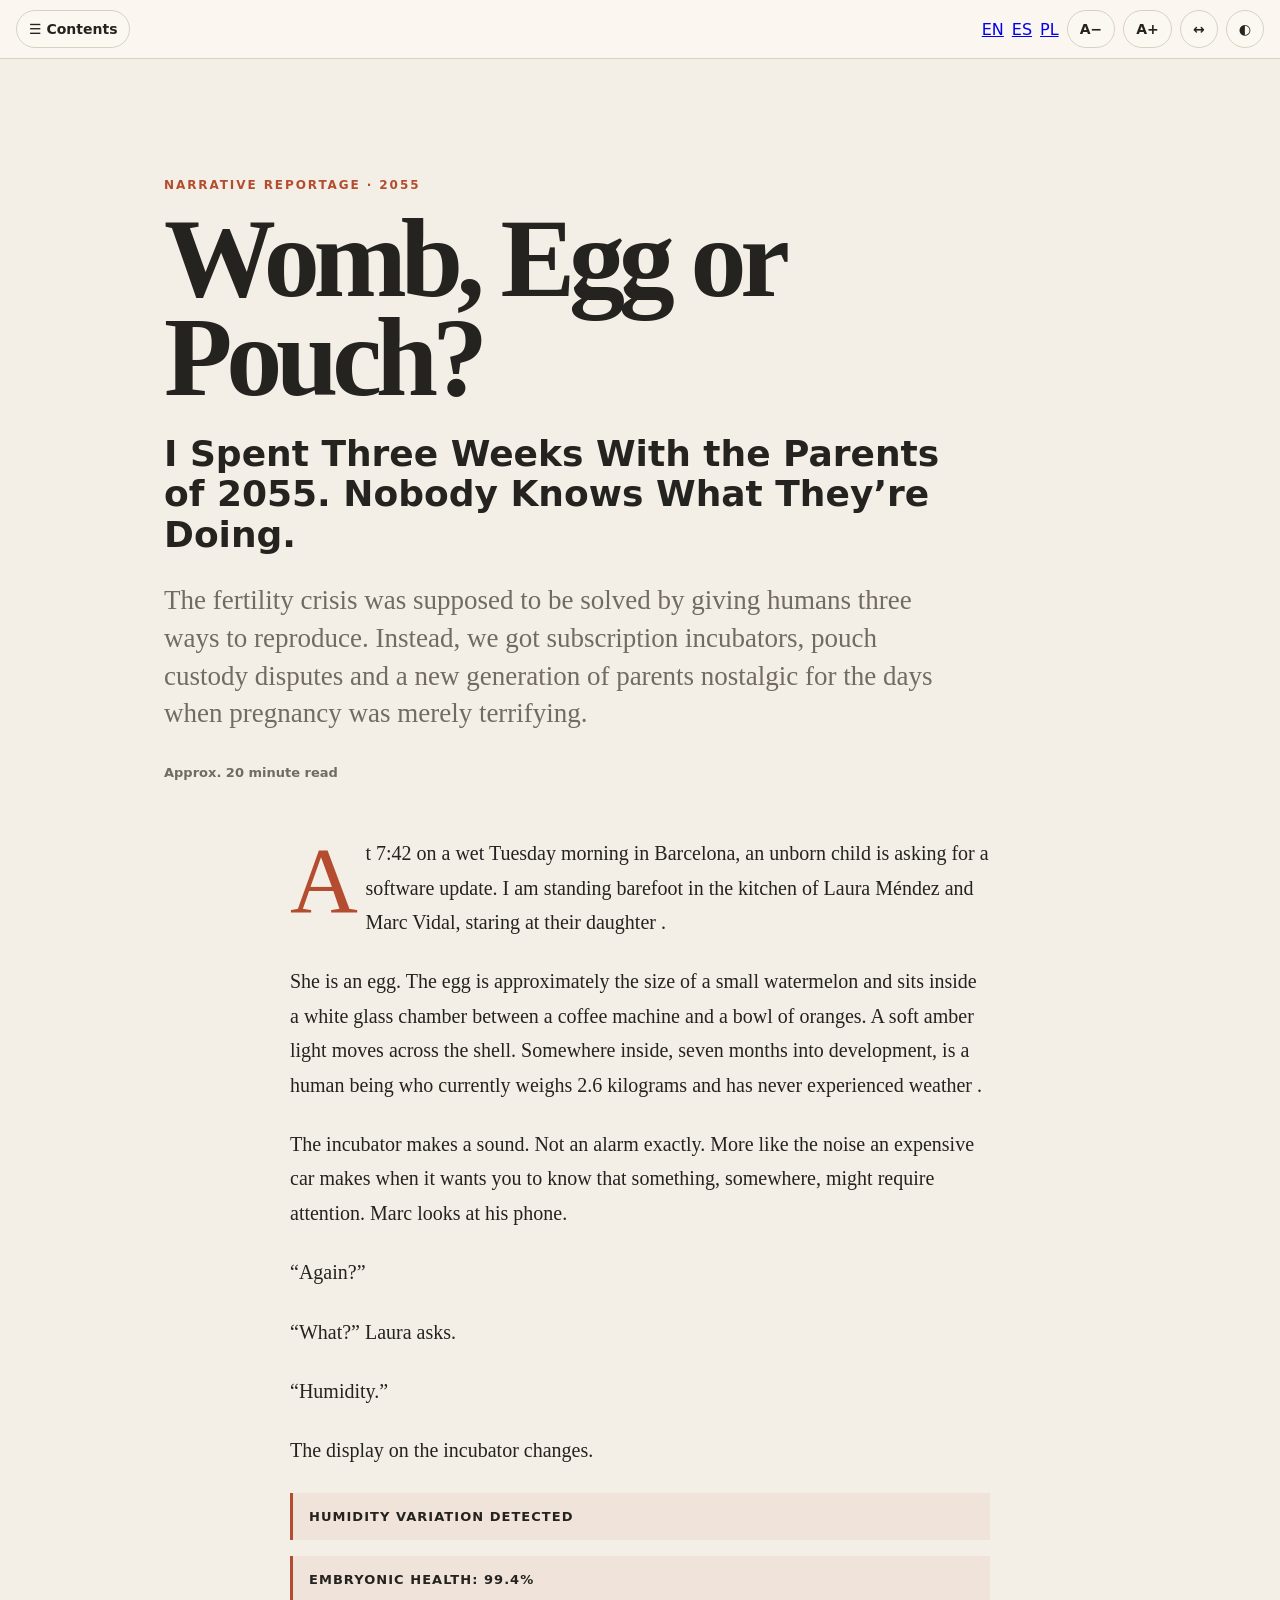
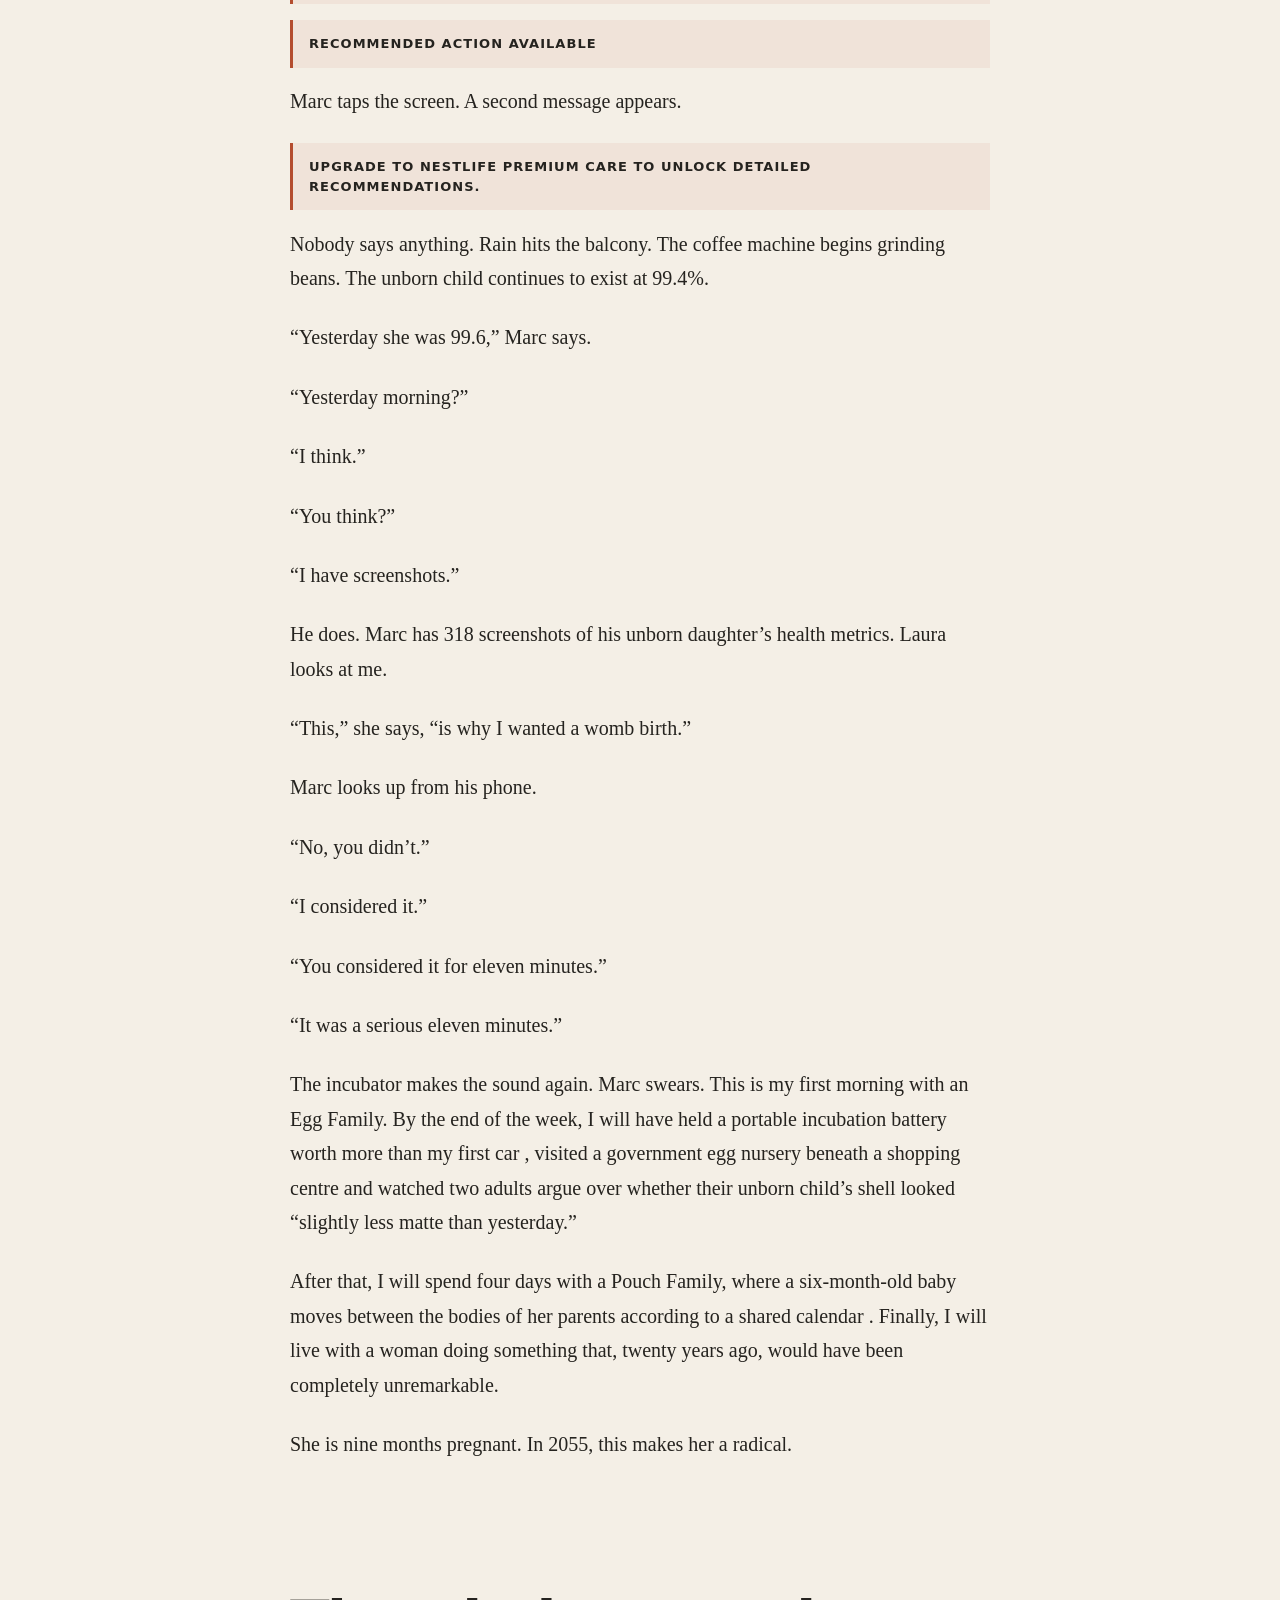
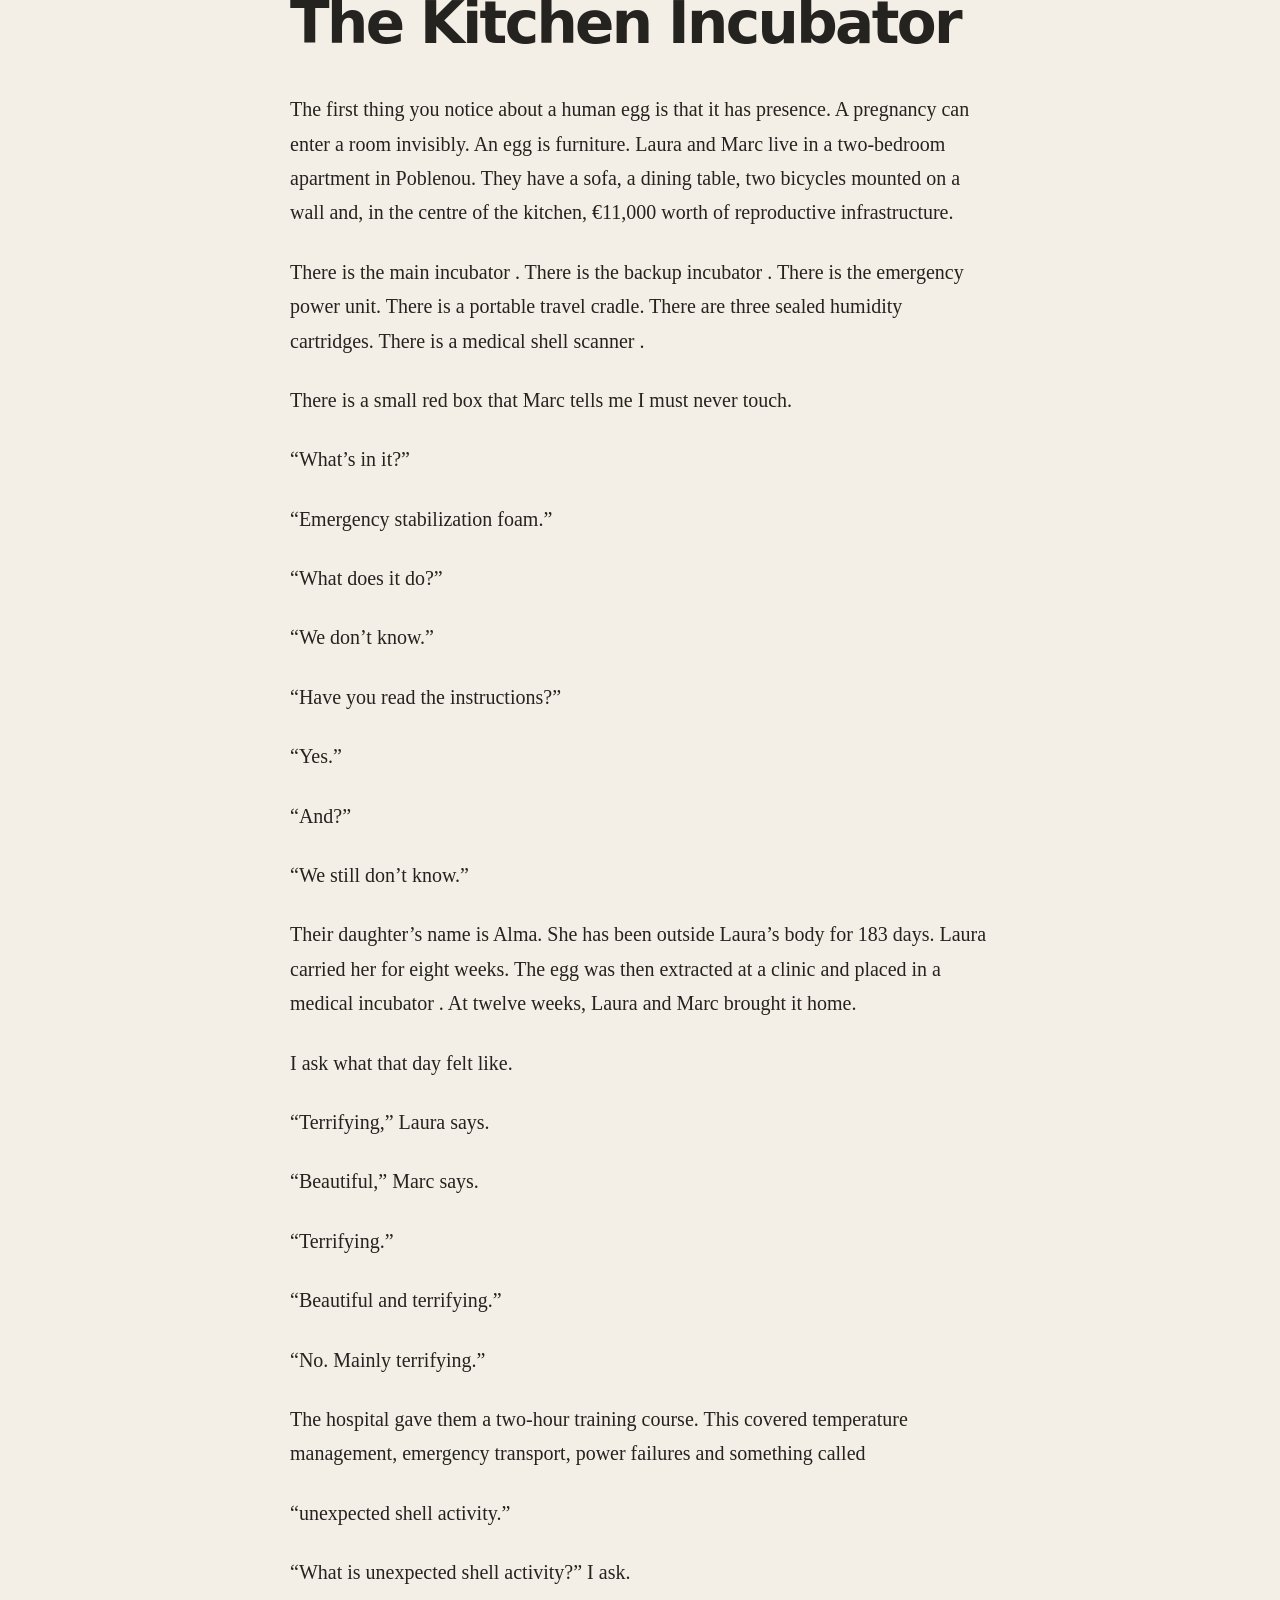
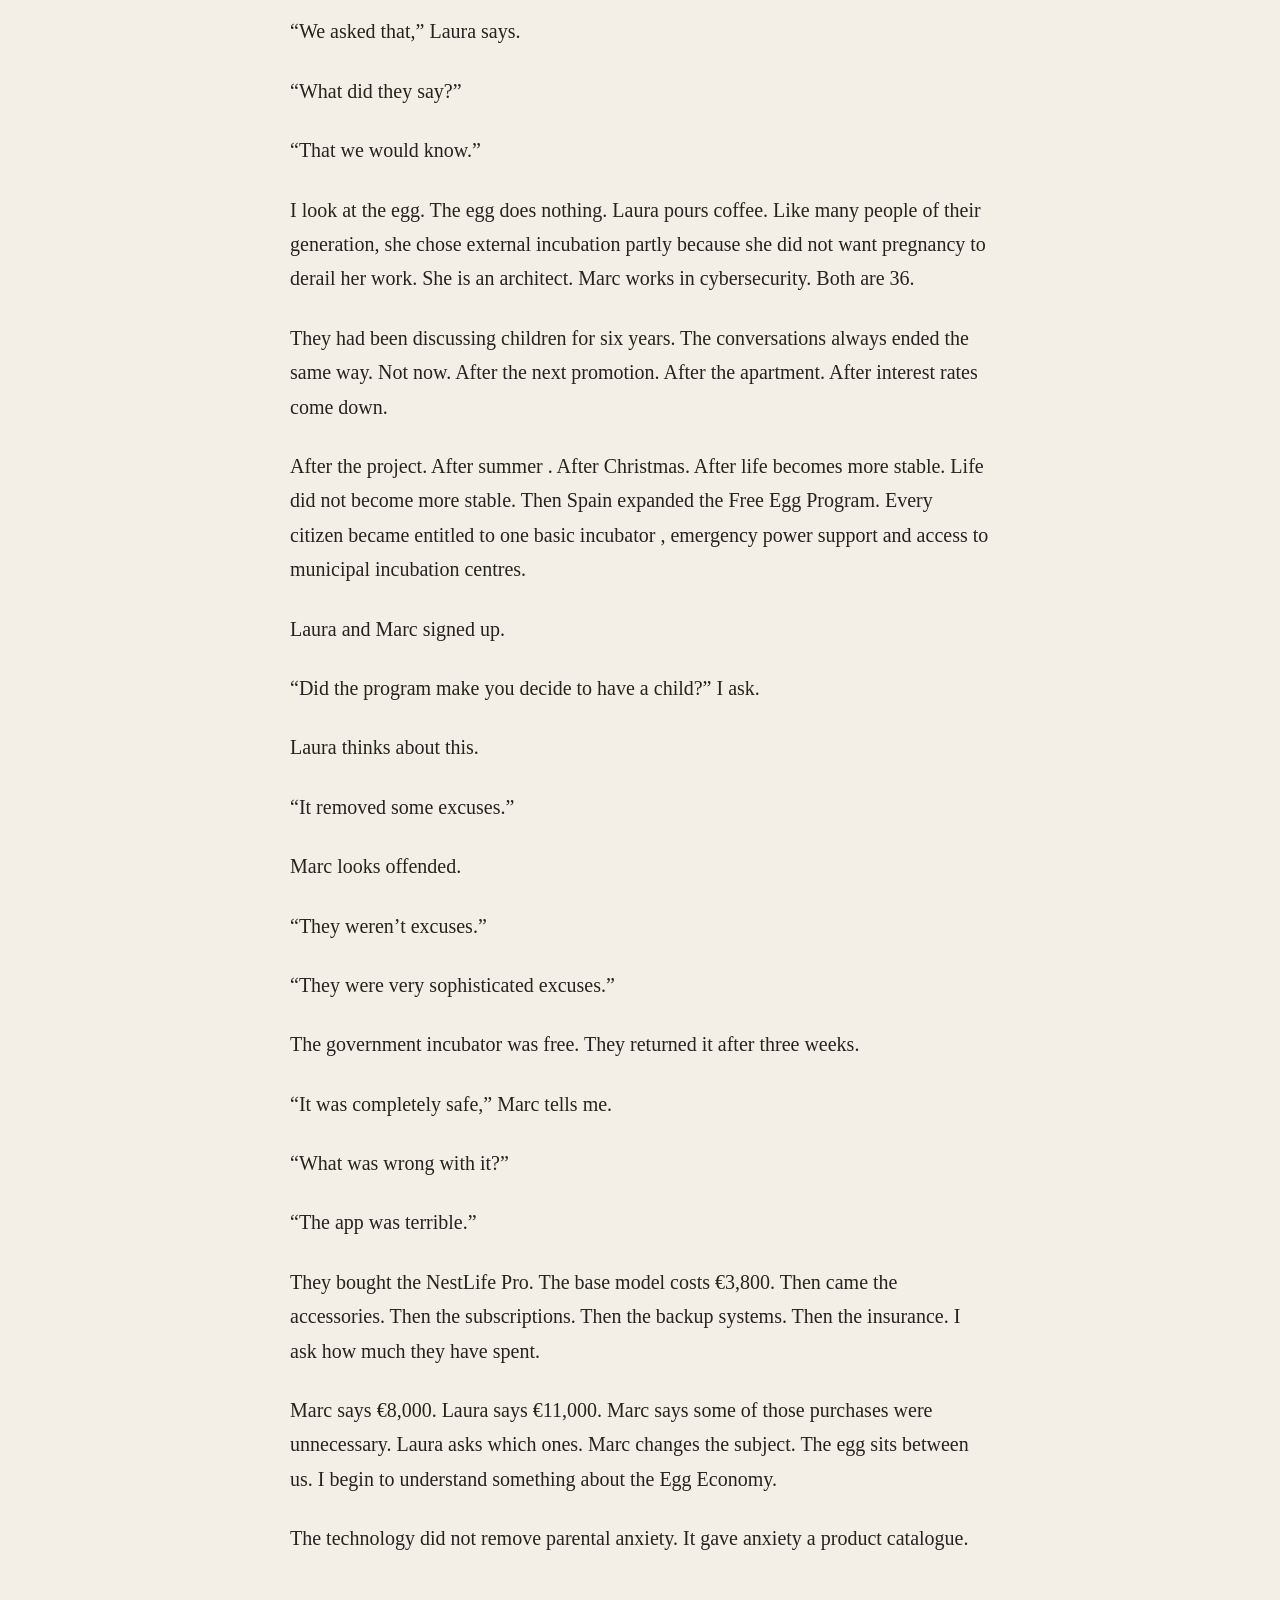
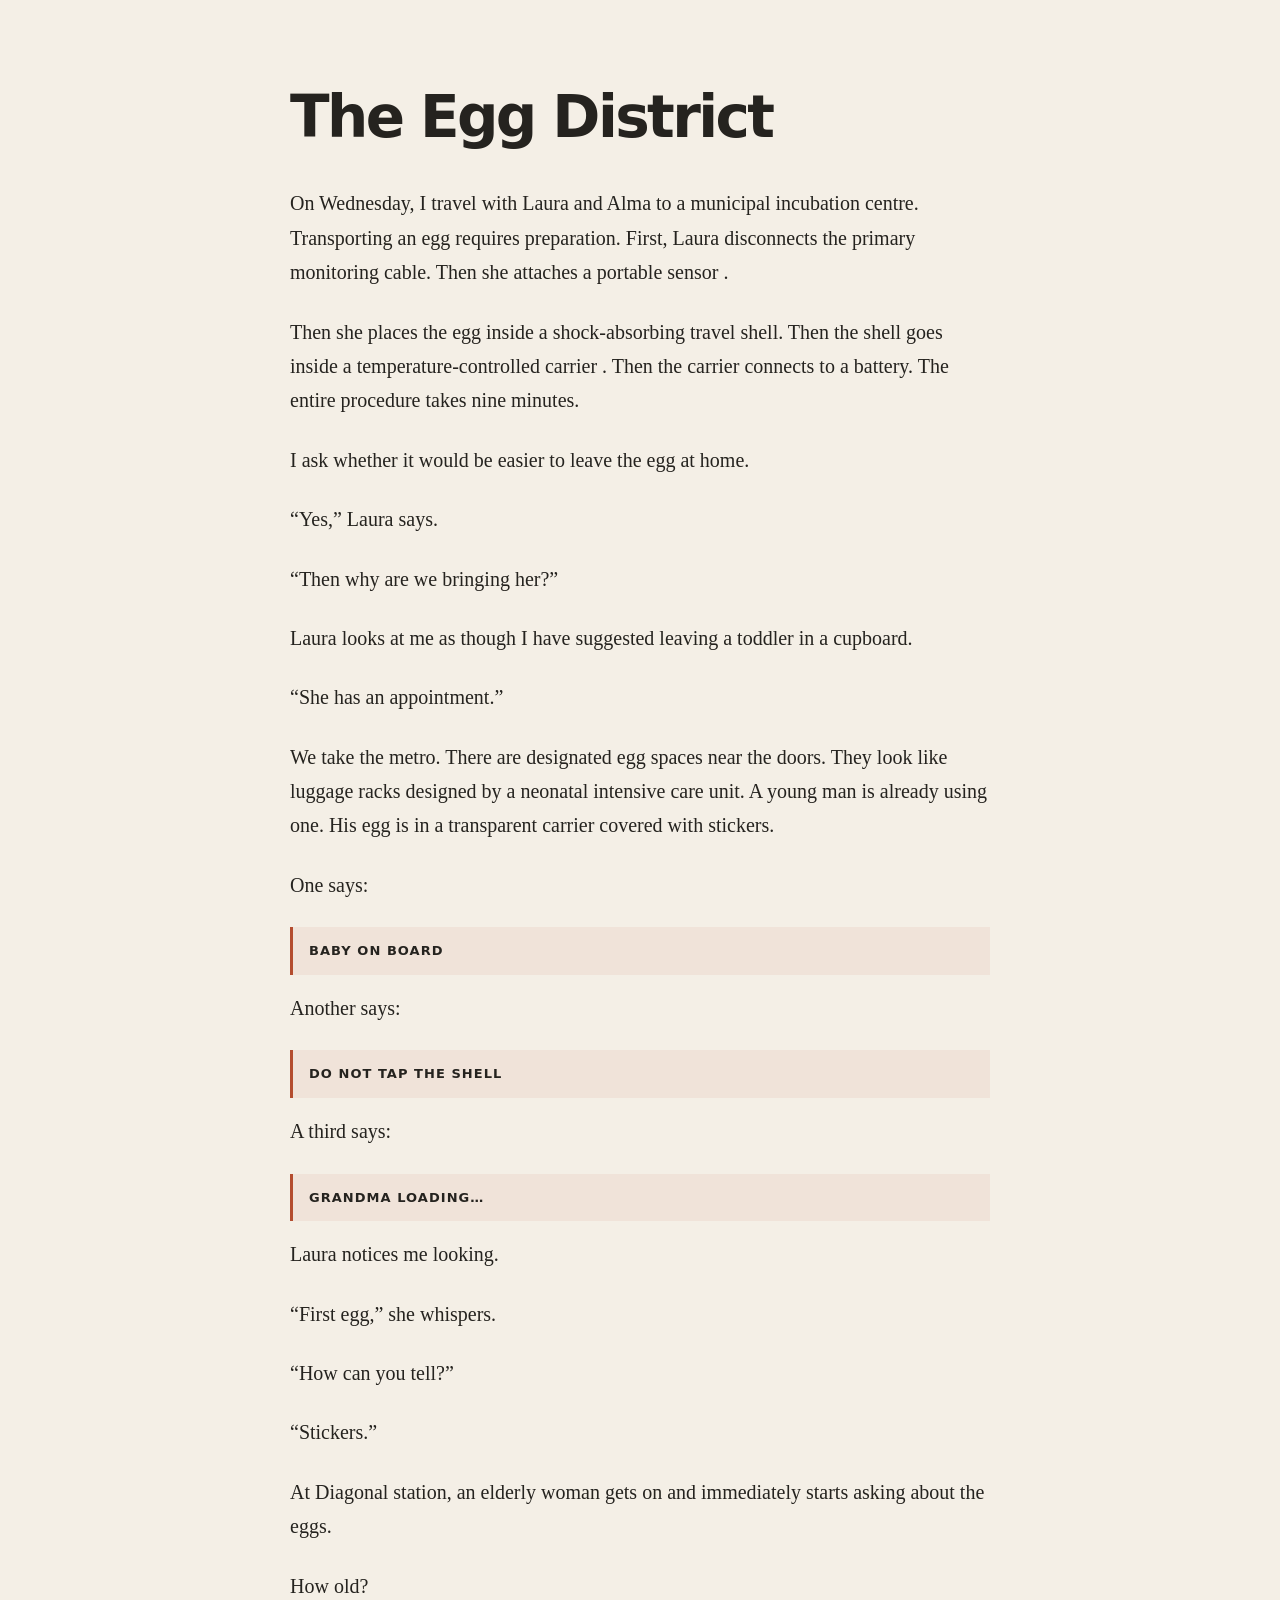
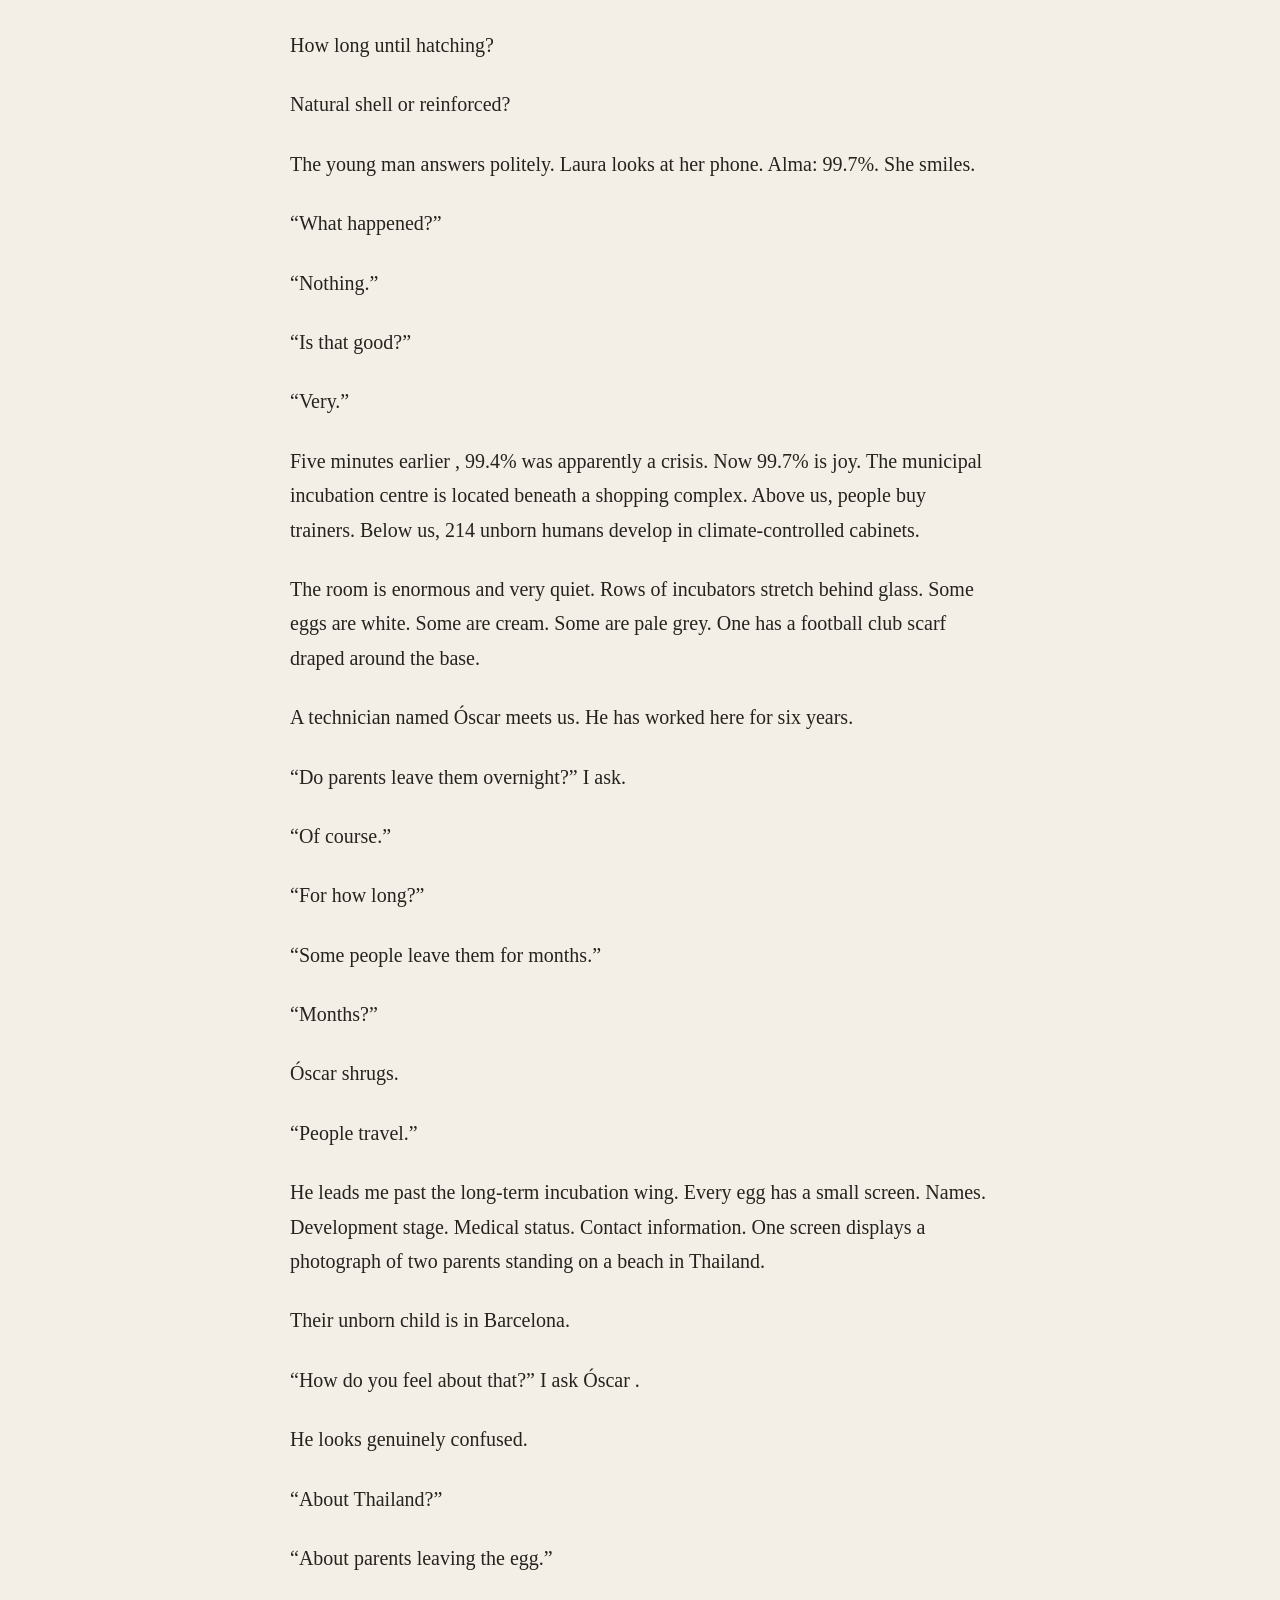
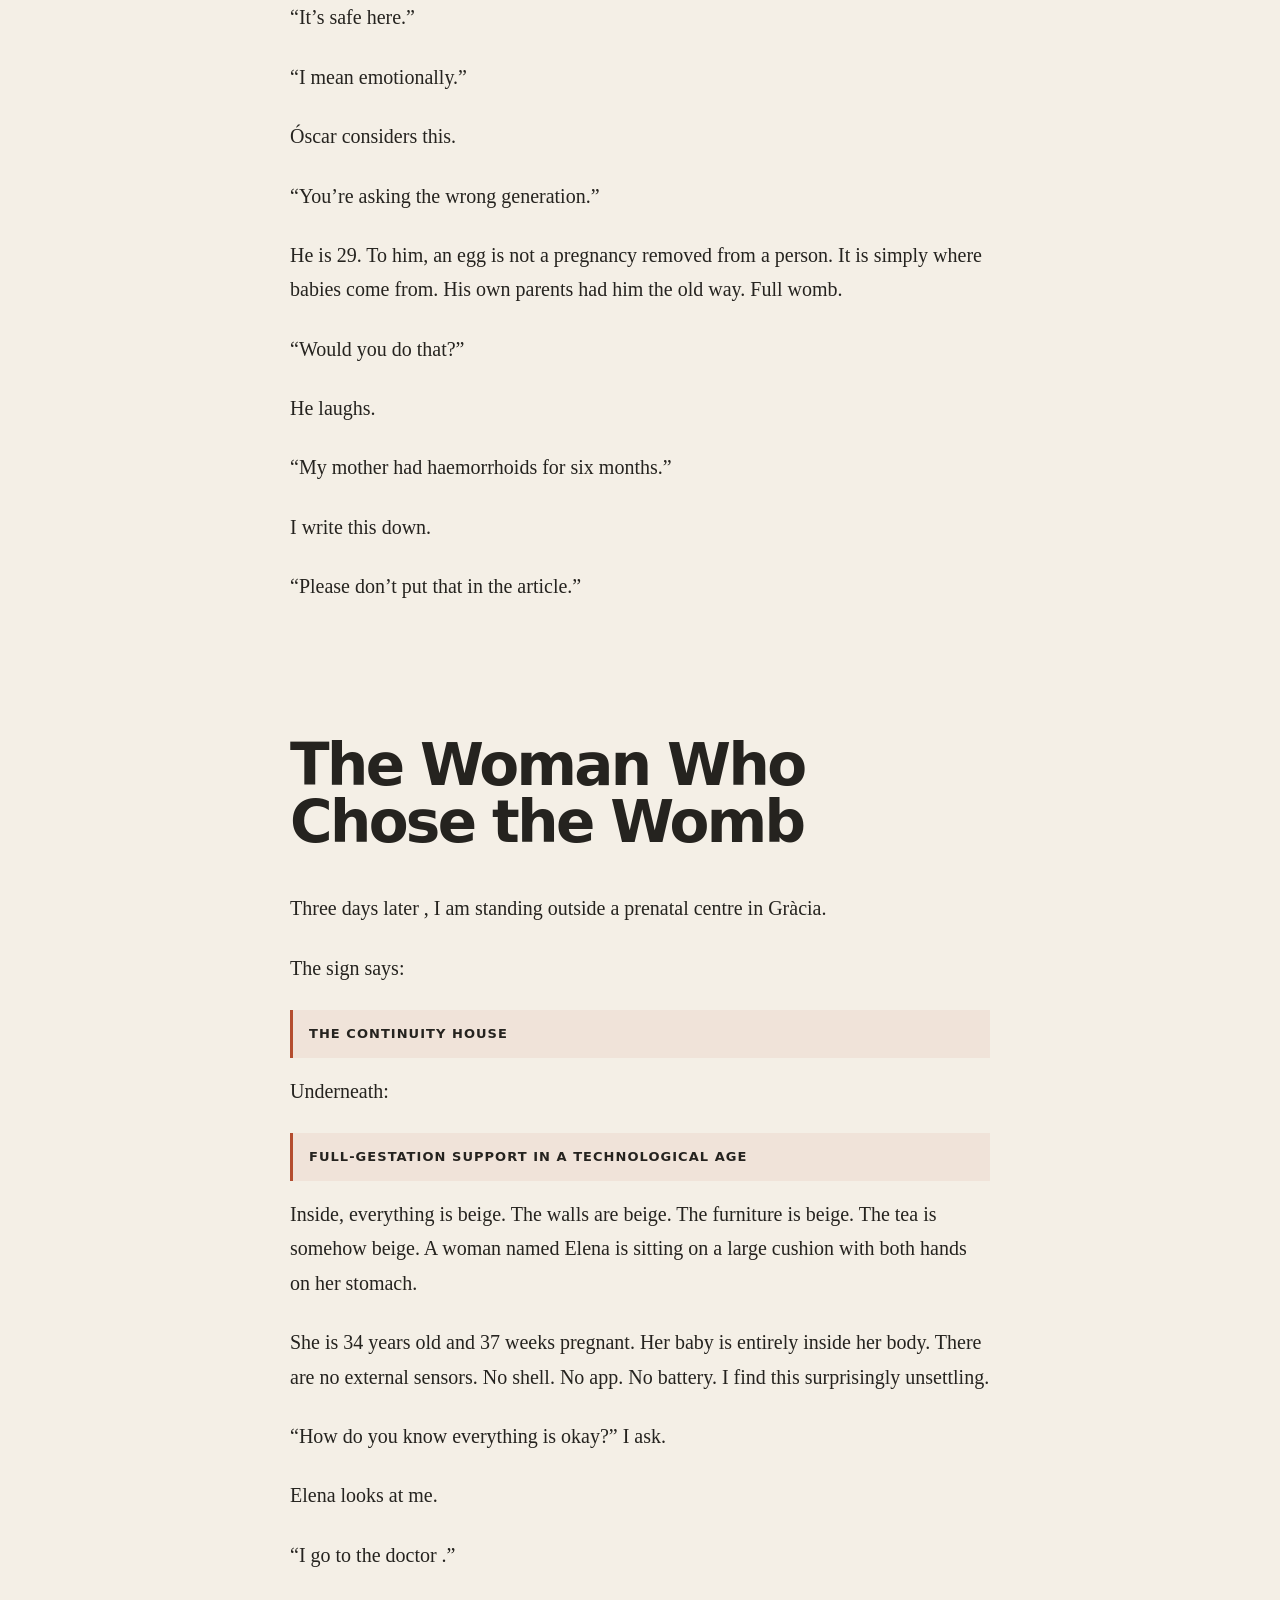
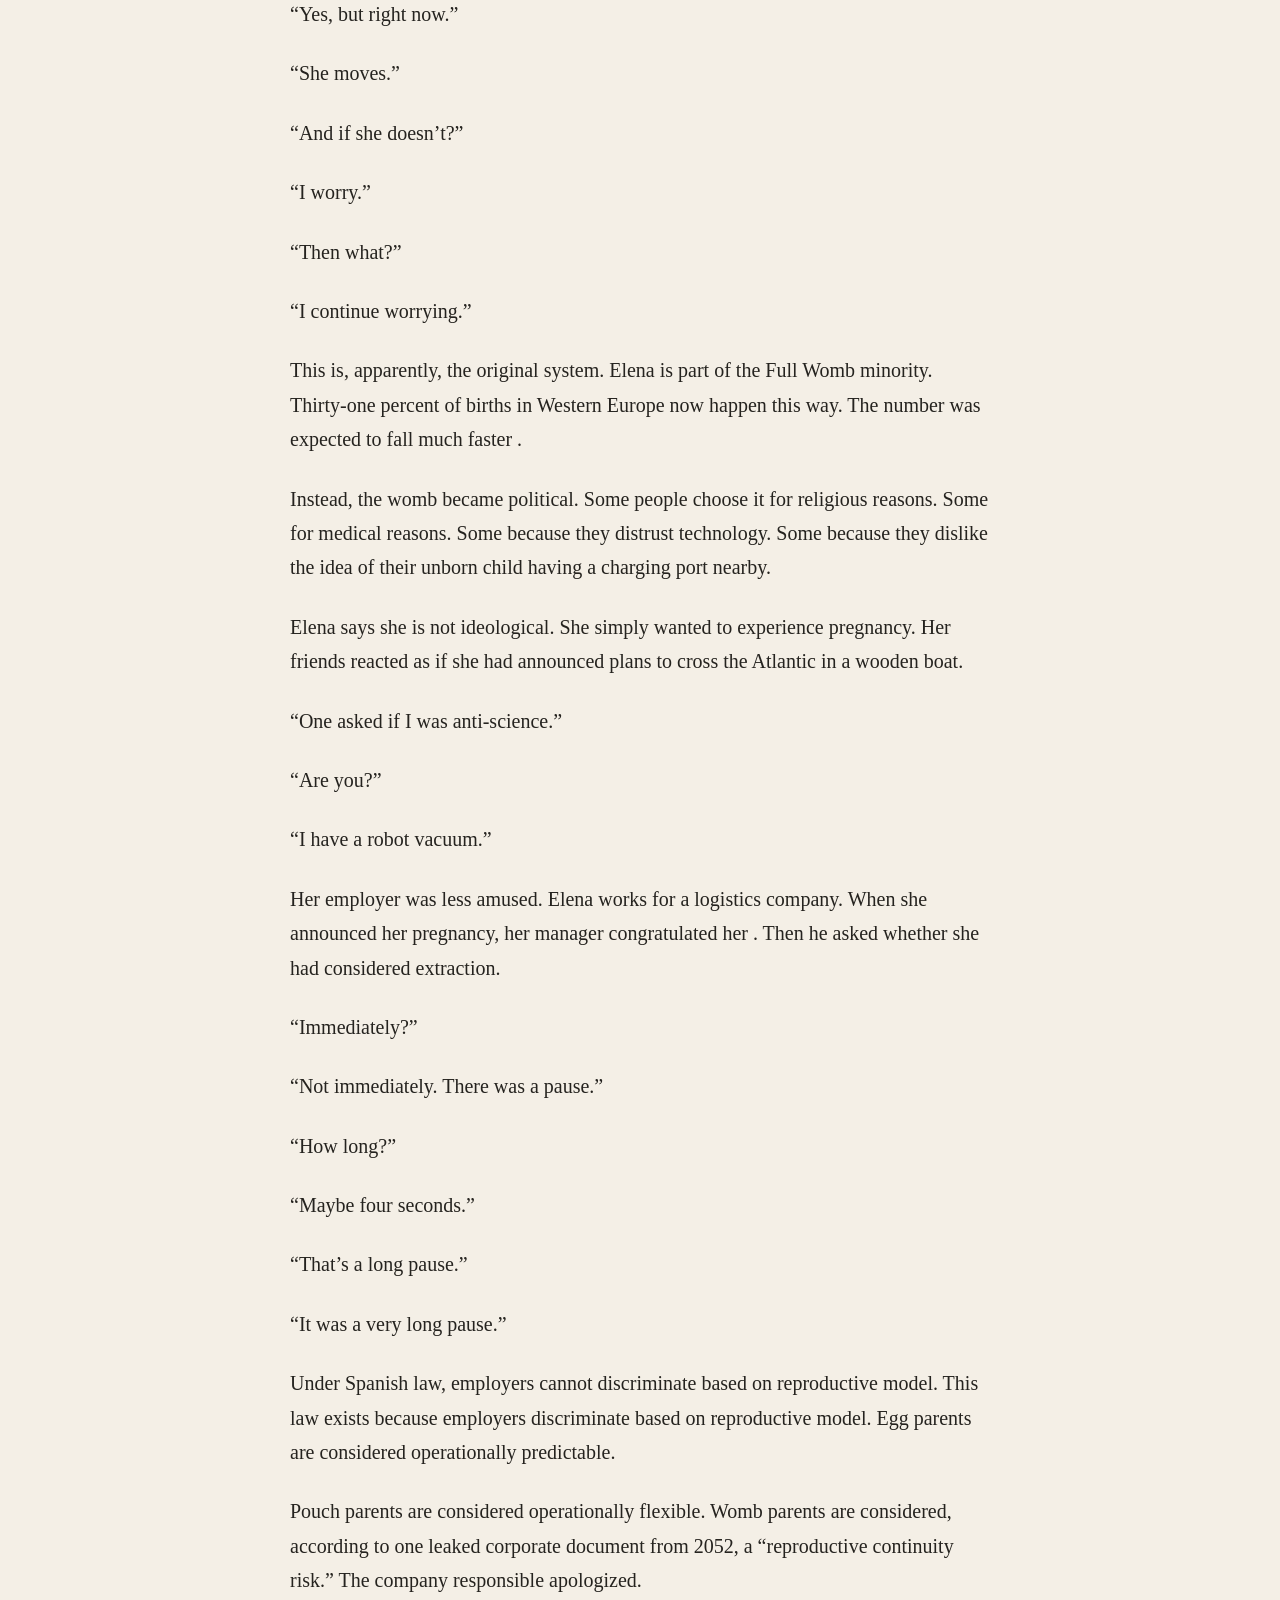
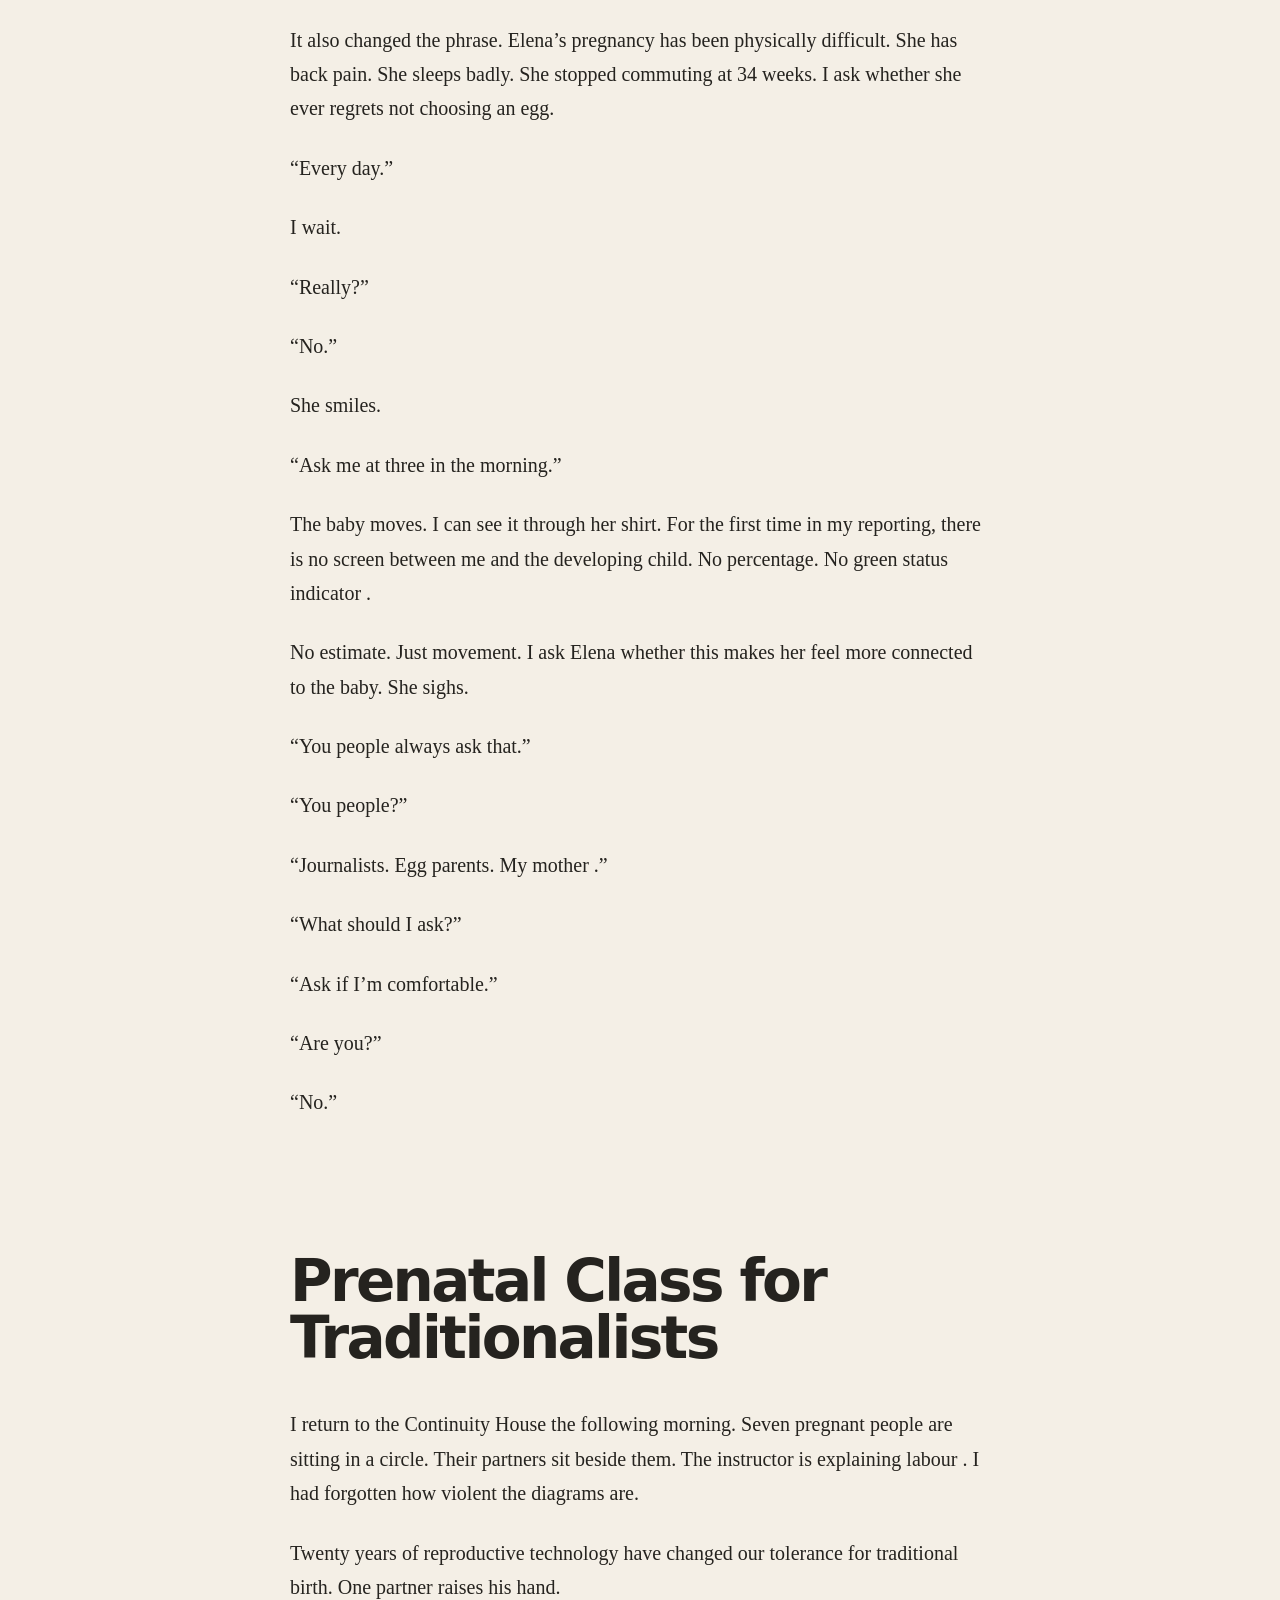
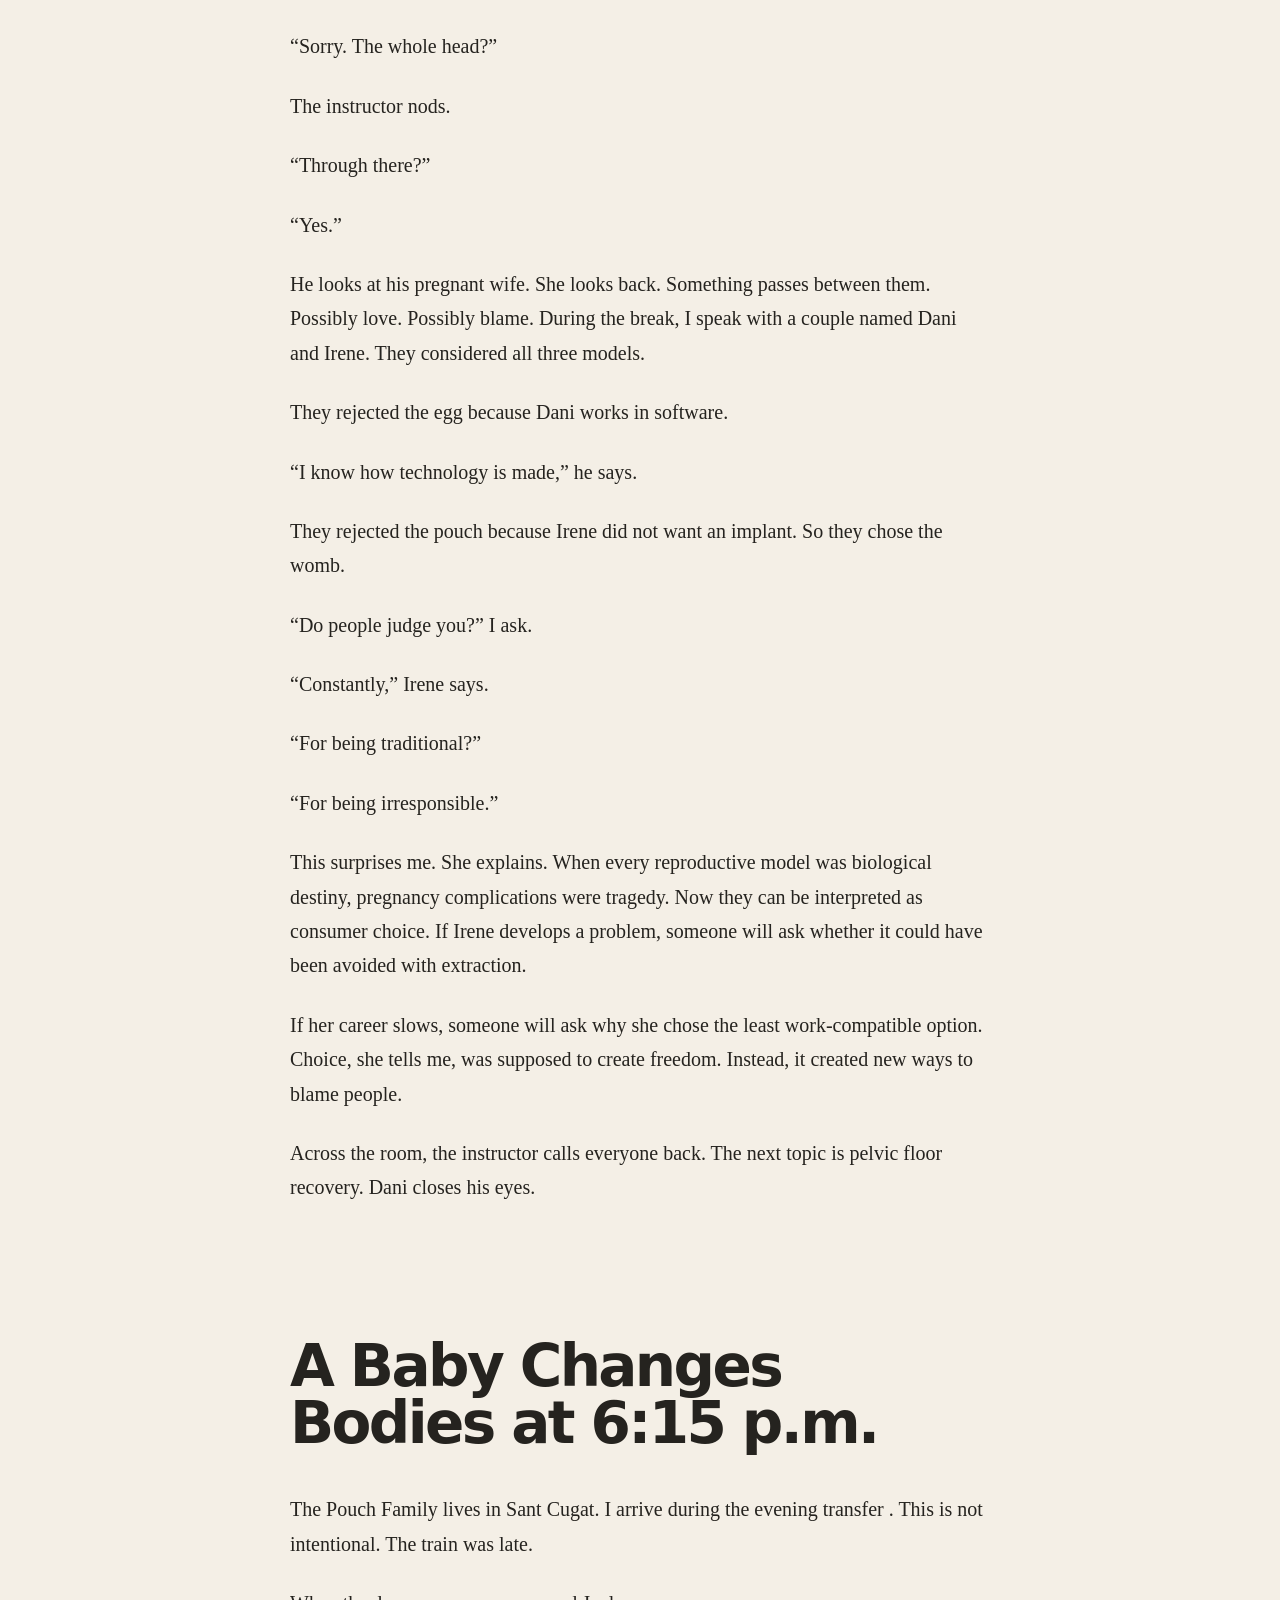
==== index.html @ 17af130c "Add support card section to index.html Added support card section with styling and content for futur" ====
<!doctype html>
<html lang="en" data-theme="paper">
<head>
  <!-- Google tag (gtag.js) -->
<script async src="https://www.googletagmanager.com/gtag/js?id=G-JXPHQJPPH5"></script>
<script>
  window.dataLayer = window.dataLayer || [];
  function gtag(){dataLayer.push(arguments);}
  gtag('js', new Date());

  gtag('config', 'G-JXPHQJPPH5');
</script>
<meta charset="utf-8">
<meta name="viewport" content="width=device-width,initial-scale=1">
<meta name="description" content="The fertility crisis was supposed to be solved by giving humans three ways to reproduce. Instead, we got subscription incubators, pouch custody disputes and a new generation of parents nostalgic for the days when pregnancy was merely terrifying.">
<title>Womb, Egg or Pouch?</title>
<style>
:root {
  --bg:#f4efe6; --paper:#fbf8f1; --text:#25231f; --muted:#716b61;
  --accent:#b44d2f; --line:#d8d0c3; --panel:rgba(251,248,241,.92);
  --serif: Georgia, "Times New Roman", serif; --sans: Inter, ui-sans-serif, system-ui, sans-serif;
  --size:20px; --measure:700px;
}
html[data-theme="night"] {
  --bg:#141413; --paper:#1c1c1a; --text:#e9e5dc; --muted:#aaa399;
  --accent:#e68b68; --line:#3b3934; --panel:rgba(28,28,26,.94);
}
* { box-sizing:border-box; }
html { scroll-behavior:smooth; }
body { margin:0; background:var(--bg); color:var(--text); font-family:var(--serif); }
.progress { position:fixed; inset:0 0 auto 0; height:3px; z-index:30; background:transparent; }
.progress > div { height:100%; width:0; background:var(--accent); }
.toolbar {
  position:sticky; top:0; z-index:20; display:flex; justify-content:space-between; gap:12px;
  padding:10px 16px; border-bottom:1px solid var(--line); background:var(--panel);
  backdrop-filter:blur(14px); font-family:var(--sans);
}
.toolbar .group { display:flex; gap:8px; align-items:center; }
button {
  border:1px solid var(--line); background:var(--paper); color:var(--text); border-radius:999px;
  min-width:38px; height:38px; padding:0 12px; cursor:pointer; font:600 14px var(--sans);
}
button:hover { border-color:var(--accent); }
.hero { max-width:1000px; margin:0 auto; padding:clamp(56px,10vw,120px) 24px 56px; }
.kicker { font:700 12px/1 var(--sans); letter-spacing:.16em; text-transform:uppercase; color:var(--accent); }
h1 { font-size:clamp(54px,9vw,112px); line-height:.88; letter-spacing:-.055em; margin:18px 0 28px; max-width:900px; }
.subtitle { font:700 clamp(22px,3vw,36px)/1.12 var(--sans); max-width:820px; margin:0 0 22px; }
.dek { font-size:clamp(20px,2.2vw,27px); line-height:1.4; color:var(--muted); max-width:780px; }
.meta { margin-top:32px; font:600 13px var(--sans); color:var(--muted); }
.layout { display:grid; grid-template-columns:minmax(0,1fr); max-width:1200px; margin:0 auto; padding:0 24px 100px; }
.toc {
  position:fixed; left:24px; top:82px; width:230px; max-height:calc(100vh - 110px); overflow:auto;
  padding:18px; border:1px solid var(--line); border-radius:18px; background:var(--panel);
  backdrop-filter:blur(12px); font-family:var(--sans); transform:translateX(-130%); transition:.25s ease; z-index:25;
}
.toc.open { transform:translateX(0); }
.toc strong { display:block; margin-bottom:12px; font-size:13px; }
.toc a { display:block; color:var(--muted); text-decoration:none; padding:7px 0; font-size:13px; line-height:1.25; }
.toc a:hover { color:var(--accent); }
article { width:min(100%,var(--measure)); margin:0 auto; font-size:var(--size); line-height:1.72; }
article p { margin:0 0 1.25em; }
article p:first-of-type::first-letter {
  float:left; font-size:4.7em; line-height:.78; padding:.08em .08em 0 0; color:var(--accent);
}
h2 { font:800 clamp(34px,5vw,58px)/.98 var(--sans); letter-spacing:-.045em; margin:2.3em 0 .7em; scroll-margin-top:80px; }
.display-line {
  font:800 13px/1.5 var(--sans); letter-spacing:.08em; text-transform:uppercase; padding:14px 16px;
  border-left:3px solid var(--accent); background:color-mix(in srgb,var(--accent) 7%,transparent);
}
.reader-note {
  margin:70px auto 0; padding:24px; border-top:1px solid var(--line); color:var(--muted);
  font:14px/1.5 var(--sans); width:min(100%,var(--measure)); text-align:center;
}
.reader-note p { margin:.35em 0; }
@media (max-width:700px) {
  .toolbar { padding:8px 10px; }
  .toolbar .label { display:none; }
  .hero { padding-left:20px; padding-right:20px; }
  .layout { padding-left:20px; padding-right:20px; }
  article { line-height:1.62; }
}
@media print {
  .toolbar,.progress,.toc { display:none!important; }
  body { background:white; }
  .hero,.layout { padding-left:0; padding-right:0; }
}

.support-card {
  width: min(100%, var(--measure));
  margin: 80px auto 32px;
  padding: clamp(28px, 5vw, 48px);
  border: 1px solid var(--line);
  border-radius: 24px;
  background: var(--paper);
  text-align: center;
}

.support-card h2 {
  margin: 0 0 16px;
  font: 800 clamp(28px, 4vw, 42px) / 1.05 var(--sans);
  letter-spacing: -0.035em;
}

.support-card p {
  max-width: 560px;
  margin: 0 auto 24px;
  color: var(--muted);
  font: 17px / 1.6 var(--sans);
}

.support-button {
  display: inline-flex;
  align-items: center;
  justify-content: center;
  min-height: 48px;
  padding: 0 22px;
  border: 1px solid var(--accent);
  border-radius: 999px;
  color: var(--text);
  text-decoration: none;
  font: 700 15px var(--sans);
  transition: transform 0.2s ease, background 0.2s ease;
}

.support-button:hover {
  transform: translateY(-2px);
  background: color-mix(in srgb, var(--accent) 10%, transparent);
}
</style>
</head>
<body>
<div class="progress"><div id="progressBar"></div></div>

<nav class="toolbar" aria-label="Reader controls">
  <div class="group">
    <button id="tocBtn" aria-label="Open contents">☰ <span class="label">Contents</span></button>
  </div>
  <div class="group">
    <a class="lang-link active" href="index.html" aria-label="English version">EN</a>
    <a class="lang-link" href="es.html" aria-label="Versión en español">ES</a>
    <a class="lang-link" href="pl.html" aria-label="Wersja polska">PL</a>
    <button id="smaller" aria-label="Decrease text size">A−</button>
    <button id="larger" aria-label="Increase text size">A+</button>
    <button id="widthBtn" aria-label="Change reading width">↔</button>
    <button id="themeBtn" aria-label="Toggle night mode">◐</button>
  </div>
</nav>

<aside class="toc" id="toc">
  <strong>In this story</strong>
  <a href="#the-woman-who-chose-the-womb">The Woman Who Chose the Womb</a>
<a href="#the-pouch-calendar">The Pouch Calendar</a>
<a href="#lunch-with-the-egg-lobby">Lunch With the Egg Lobby</a>
<a href="#the-public-hatchery">The Public Hatchery</a>
<a href="#the-pouch-office">The Pouch Office</a>
<a href="#the-kitchen-incubator">The Kitchen Incubator</a>
<a href="#prenatal-class-for-traditionalists">Prenatal Class for Traditionalists</a>
<a href="#the-egg-district">The Egg District</a>
<a href="#did-any-of-this-fix-the-birth-rate">Did Any of This Fix the Birth Rate?</a>
<a href="#pouch-night">Pouch Night</a>
<a href="#a-baby-changes-bodies-at-6-15-p-m">A Baby Changes Bodies at 6:15 p.m.</a>
<a href="#three-homes">Three Homes</a>
</aside>

<header class="hero">
  <div class="kicker">Narrative Reportage · 2055</div>
  <h1>Womb, Egg or Pouch?</h1>
  <p class="subtitle">I Spent Three Weeks With the Parents of 2055. Nobody Knows What They’re Doing.</p>
  <p class="dek">The fertility crisis was supposed to be solved by giving humans three ways to reproduce. Instead, we got subscription incubators, pouch custody disputes and a new generation of parents nostalgic for the days when pregnancy was merely terrifying.</p>
  <div class="meta">Approx. 20 minute read</div>
</header>

<main class="layout">
<article id="article">
<p>At 7:42 on a wet Tuesday morning in Barcelona, an unborn child is asking for a software update. I am standing barefoot in the kitchen of Laura Méndez and Marc Vidal, staring at their daughter .</p><p>She is an egg. The egg is approximately the size of a small watermelon and sits inside a white glass chamber between a coffee machine and a bowl of oranges. A soft amber light moves across the shell. Somewhere inside, seven months into development, is a human being who currently weighs 2.6 kilograms and has never experienced weather .</p><p>The incubator makes a sound. Not an alarm exactly. More like the noise an expensive car makes when it wants you to know that something, somewhere, might require attention. Marc looks at his phone.</p><p>“Again?”</p><p>“What?” Laura asks.</p><p>“Humidity.”</p><p>The display on the incubator changes.</p><p class="display-line">HUMIDITY VARIATION DETECTED</p><p class="display-line">EMBRYONIC HEALTH: 99.4%</p><p class="display-line">RECOMMENDED ACTION AVAILABLE</p><p>Marc taps the screen. A second message appears.</p><p class="display-line">Upgrade to NestLife Premium Care to unlock detailed recommendations.</p><p>Nobody says anything. Rain hits the balcony. The coffee machine begins grinding beans. The unborn child continues to exist at 99.4%.</p><p>“Yesterday she was 99.6,” Marc says.</p><p>“Yesterday morning?”</p><p>“I think.”</p><p>“You think?”</p><p>“I have screenshots.”</p><p>He does. Marc has 318 screenshots of his unborn daughter’s health metrics. Laura looks at me.</p><p>“This,” she says, “is why I wanted a womb birth.”</p><p>Marc looks up from his phone.</p><p>“No, you didn’t.”</p><p>“I considered it.”</p><p>“You considered it for eleven minutes.”</p><p>“It was a serious eleven minutes.”</p><p>The incubator makes the sound again. Marc swears. This is my first morning with an Egg Family. By the end of the week, I will have held a portable incubation battery worth more than my first car , visited a government egg nursery beneath a shopping centre and watched two adults argue over whether their unborn child’s shell looked “slightly less matte than yesterday.”</p><p>After that, I will spend four days with a Pouch Family, where a six-month-old baby moves between the bodies of her parents according to a shared calendar . Finally, I will live with a woman doing something that, twenty years ago, would have been completely unremarkable.</p><p>She is nine months pregnant. In 2055, this makes her a radical.</p><h2 id="the-kitchen-incubator">The Kitchen Incubator</h2><p>The first thing you notice about a human egg is that it has presence. A pregnancy can enter a room invisibly. An egg is furniture. Laura and Marc live in a two-bedroom apartment in Poblenou. They have a sofa, a dining table, two bicycles mounted on a wall and, in the centre of the kitchen, €11,000 worth of reproductive infrastructure.</p><p>There is the main incubator . There is the backup incubator . There is the emergency power unit. There is a portable travel cradle. There are three sealed humidity cartridges. There is a medical shell scanner .</p><p>There is a small red box that Marc tells me I must never touch.</p><p>“What’s in it?”</p><p>“Emergency stabilization foam.”</p><p>“What does it do?”</p><p>“We don’t know.”</p><p>“Have you read the instructions?”</p><p>“Yes.”</p><p>“And?”</p><p>“We still don’t know.”</p><p>Their daughter’s name is Alma. She has been outside Laura’s body for 183 days. Laura carried her for eight weeks. The egg was then extracted at a clinic and placed in a medical incubator . At twelve weeks, Laura and Marc brought it home.</p><p>I ask what that day felt like.</p><p>“Terrifying,” Laura says.</p><p>“Beautiful,” Marc says.</p><p>“Terrifying.”</p><p>“Beautiful and terrifying.”</p><p>“No. Mainly terrifying.”</p><p>The hospital gave them a two-hour training course. This covered temperature management, emergency transport, power failures and something called</p><p>“unexpected shell activity.”</p><p>“What is unexpected shell activity?” I ask.</p><p>“We asked that,” Laura says.</p><p>“What did they say?”</p><p>“That we would know.”</p><p>I look at the egg. The egg does nothing. Laura pours coffee. Like many people of their generation, she chose external incubation partly because she did not want pregnancy to derail her work. She is an architect. Marc works in cybersecurity. Both are 36.</p><p>They had been discussing children for six years. The conversations always ended the same way. Not now. After the next promotion. After the apartment. After interest rates come down.</p><p>After the project. After summer . After Christmas. After life becomes more stable. Life did not become more stable. Then Spain expanded the Free Egg Program. Every citizen became entitled to one basic incubator , emergency power support and access to municipal incubation centres.</p><p>Laura and Marc signed up.</p><p>“Did the program make you decide to have a child?” I ask.</p><p>Laura thinks about this.</p><p>“It removed some excuses.”</p><p>Marc looks offended.</p><p>“They weren’t excuses.”</p><p>“They were very sophisticated excuses.”</p><p>The government incubator was free. They returned it after three weeks.</p><p>“It was completely safe,” Marc tells me.</p><p>“What was wrong with it?”</p><p>“The app was terrible.”</p><p>They bought the NestLife Pro. The base model costs €3,800. Then came the accessories. Then the subscriptions. Then the backup systems. Then the insurance. I ask how much they have spent.</p><p>Marc says €8,000. Laura says €11,000. Marc says some of those purchases were unnecessary. Laura asks which ones. Marc changes the subject. The egg sits between us. I begin to understand something about the Egg Economy.</p><p>The technology did not remove parental anxiety. It gave anxiety a product catalogue.</p><h2 id="the-egg-district">The Egg District</h2><p>On Wednesday, I travel with Laura and Alma to a municipal incubation centre. Transporting an egg requires preparation. First, Laura disconnects the primary monitoring cable. Then she attaches a portable sensor .</p><p>Then she places the egg inside a shock-absorbing travel shell. Then the shell goes inside a temperature-controlled carrier . Then the carrier connects to a battery. The entire procedure takes nine minutes.</p><p>I ask whether it would be easier to leave the egg at home.</p><p>“Yes,” Laura says.</p><p>“Then why are we bringing her?”</p><p>Laura looks at me as though I have suggested leaving a toddler in a cupboard.</p><p>“She has an appointment.”</p><p>We take the metro. There are designated egg spaces near the doors. They look like luggage racks designed by a neonatal intensive care unit. A young man is already using one. His egg is in a transparent carrier covered with stickers.</p><p>One says:</p><p class="display-line">BABY ON BOARD</p><p>Another says:</p><p class="display-line">DO NOT TAP THE SHELL</p><p>A third says:</p><p class="display-line">GRANDMA LOADING…</p><p>Laura notices me looking.</p><p>“First egg,” she whispers.</p><p>“How can you tell?”</p><p>“Stickers.”</p><p>At Diagonal station, an elderly woman gets on and immediately starts asking about the eggs.</p><p>How old?</p><p>How long until hatching?</p><p>Natural shell or reinforced?</p><p>The young man answers politely. Laura looks at her phone. Alma: 99.7%. She smiles.</p><p>“What happened?”</p><p>“Nothing.”</p><p>“Is that good?”</p><p>“Very.”</p><p>Five minutes earlier , 99.4% was apparently a crisis. Now 99.7% is joy. The municipal incubation centre is located beneath a shopping complex. Above us, people buy trainers. Below us, 214 unborn humans develop in climate-controlled cabinets.</p><p>The room is enormous and very quiet. Rows of incubators stretch behind glass. Some eggs are white. Some are cream. Some are pale grey. One has a football club scarf draped around the base.</p><p>A technician named Óscar meets us. He has worked here for six years.</p><p>“Do parents leave them overnight?” I ask.</p><p>“Of course.”</p><p>“For how long?”</p><p>“Some people leave them for months.”</p><p>“Months?”</p><p>Óscar shrugs.</p><p>“People travel.”</p><p>He leads me past the long-term incubation wing. Every egg has a small screen. Names. Development stage. Medical status. Contact information. One screen displays a photograph of two parents standing on a beach in Thailand.</p><p>Their unborn child is in Barcelona.</p><p>“How do you feel about that?” I ask Óscar .</p><p>He looks genuinely confused.</p><p>“About Thailand?”</p><p>“About parents leaving the egg.”</p><p>“It’s safe here.”</p><p>“I mean emotionally.”</p><p>Óscar considers this.</p><p>“You’re asking the wrong generation.”</p><p>He is 29. To him, an egg is not a pregnancy removed from a person. It is simply where babies come from. His own parents had him the old way. Full womb.</p><p>“Would you do that?”</p><p>He laughs.</p><p>“My mother had haemorrhoids for six months.”</p><p>I write this down.</p><p>“Please don’t put that in the article.”</p><h2 id="the-woman-who-chose-the-womb">The Woman Who Chose the Womb</h2><p>Three days later , I am standing outside a prenatal centre in Gràcia.</p><p>The sign says:</p><p class="display-line">THE CONTINUITY HOUSE</p><p>Underneath:</p><p class="display-line">FULL-GESTATION SUPPORT IN A TECHNOLOGICAL AGE</p><p>Inside, everything is beige. The walls are beige. The furniture is beige. The tea is somehow beige. A woman named Elena is sitting on a large cushion with both hands on her stomach.</p><p>She is 34 years old and 37 weeks pregnant. Her baby is entirely inside her body. There are no external sensors. No shell. No app. No battery. I find this surprisingly unsettling.</p><p>“How do you know everything is okay?” I ask.</p><p>Elena looks at me.</p><p>“I go to the doctor .”</p><p>“Yes, but right now.”</p><p>“She moves.”</p><p>“And if she doesn’t?”</p><p>“I worry.”</p><p>“Then what?”</p><p>“I continue worrying.”</p><p>This is, apparently, the original system. Elena is part of the Full Womb minority. Thirty-one percent of births in Western Europe now happen this way. The number was expected to fall much faster .</p><p>Instead, the womb became political. Some people choose it for religious reasons. Some for medical reasons. Some because they distrust technology. Some because they dislike the idea of their unborn child having a charging port nearby.</p><p>Elena says she is not ideological. She simply wanted to experience pregnancy. Her friends reacted as if she had announced plans to cross the Atlantic in a wooden boat.</p><p>“One asked if I was anti-science.”</p><p>“Are you?”</p><p>“I have a robot vacuum.”</p><p>Her employer was less amused. Elena works for a logistics company. When she announced her pregnancy, her manager congratulated her . Then he asked whether she had considered extraction.</p><p>“Immediately?”</p><p>“Not immediately. There was a pause.”</p><p>“How long?”</p><p>“Maybe four seconds.”</p><p>“That’s a long pause.”</p><p>“It was a very long pause.”</p><p>Under Spanish law, employers cannot discriminate based on reproductive model. This law exists because employers discriminate based on reproductive model. Egg parents are considered operationally predictable.</p><p>Pouch parents are considered operationally flexible. Womb parents are considered, according to one leaked corporate document from 2052, a “reproductive continuity risk.” The company responsible apologized.</p><p>It also changed the phrase. Elena’s pregnancy has been physically difficult. She has back pain. She sleeps badly. She stopped commuting at 34 weeks. I ask whether she ever regrets not choosing an egg.</p><p>“Every day.”</p><p>I wait.</p><p>“Really?”</p><p>“No.”</p><p>She smiles.</p><p>“Ask me at three in the morning.”</p><p>The baby moves. I can see it through her shirt. For the first time in my reporting, there is no screen between me and the developing child. No percentage. No green status indicator .</p><p>No estimate. Just movement. I ask Elena whether this makes her feel more connected to the baby. She sighs.</p><p>“You people always ask that.”</p><p>“You people?”</p><p>“Journalists. Egg parents. My mother .”</p><p>“What should I ask?”</p><p>“Ask if I’m comfortable.”</p><p>“Are you?”</p><p>“No.”</p><h2 id="prenatal-class-for-traditionalists">Prenatal Class for Traditionalists</h2><p>I return to the Continuity House the following morning. Seven pregnant people are sitting in a circle. Their partners sit beside them. The instructor is explaining labour . I had forgotten how violent the diagrams are.</p><p>Twenty years of reproductive technology have changed our tolerance for traditional birth. One partner raises his hand.</p><p>“Sorry. The whole head?”</p><p>The instructor nods.</p><p>“Through there?”</p><p>“Yes.”</p><p>He looks at his pregnant wife. She looks back. Something passes between them. Possibly love. Possibly blame. During the break, I speak with a couple named Dani and Irene. They considered all three models.</p><p>They rejected the egg because Dani works in software.</p><p>“I know how technology is made,” he says.</p><p>They rejected the pouch because Irene did not want an implant. So they chose the womb.</p><p>“Do people judge you?” I ask.</p><p>“Constantly,” Irene says.</p><p>“For being traditional?”</p><p>“For being irresponsible.”</p><p>This surprises me. She explains. When every reproductive model was biological destiny, pregnancy complications were tragedy. Now they can be interpreted as consumer choice. If Irene develops a problem, someone will ask whether it could have been avoided with extraction.</p><p>If her career slows, someone will ask why she chose the least work-compatible option. Choice, she tells me, was supposed to create freedom. Instead, it created new ways to blame people.</p><p>Across the room, the instructor calls everyone back. The next topic is pelvic floor recovery. Dani closes his eyes.</p><h2 id="a-baby-changes-bodies-at-6-15-p-m">A Baby Changes Bodies at 6:15 p.m.</h2><p>The Pouch Family lives in Sant Cugat. I arrive during the evening transfer . This is not intentional. The train was late.</p><p>When the door opens, a man named Joel says:</p><p>“Perfect timing. She’s coming out.”</p><p>I have known Joel for eleven seconds. His shirt is open. Inside an abdominal pouch is his daughter , Júlia. She is five months old. Or seven months prenatal. The terminology remains controversial.</p><p>Her head appears first. She has dark hair and a furious expression. Joel’s wife, Marta, is sitting on the sofa wearing a transfer garment.</p><p>“Did she sleep?” Marta asks.</p><p>“Forty minutes.”</p><p>“Only?”</p><p>“Maybe fifty.”</p><p>“You said forty.”</p><p>“I didn’t time it.”</p><p>“You have the app.”</p><p>“I was working.”</p><p>“You were carrying our daughter .”</p><p>“I can do two things.”</p><p>Marta looks at me.</p><p>“This is why birth rates are falling.”</p><p>The transfer is surprisingly calm. Joel sits beside Marta. A nurse showed them how to do this months ago. The baby detaches from Joel’s internal feeding membrane, is supported between their bodies and slowly settles into Marta’s pouch.</p><p>It takes four minutes. Júlia complains. Then she disappears. Marta closes the support layer of her shirt.</p><p>“That’s it?” I ask.</p><p>“That’s it.”</p><p>Joel stands. He stretches. Then he walks to the kitchen and opens a beer . The speed of the transformation is remarkable. Four minutes ago, he was biologically sustaining a developing human.</p><p>Now he is looking for olives.</p><p>“How does it feel when she leaves?” I ask.</p><p>“Empty.”</p><p>He pauses.</p><p>“Physically empty. Don’t make that poetic.”</p><p>I write it down.</p><h2 id="the-pouch-calendar">The Pouch Calendar</h2><p>The family calendar is displayed on a screen in the kitchen.</p><p>Monday:</p><p class="display-line">JOEL — BABY</p><p>Tuesday:</p><p class="display-line">MARTA — BABY</p><p>Wednesday:</p><p class="display-line">JOEL AM / MARTA PM</p><p>Thursday:</p><p class="display-line">GRANDMA 14:00–19:00</p><p>Friday:</p><p class="display-line">MARTA — BABY</p><p>Saturday has been left blank. I ask why.</p><p>“We’re negotiating,” Marta says.</p><p>The Spanish Shared Carry Program rewards families that divide biological carrying time. Parents do not have to split it equally. But the closer they get to 50/50, the larger their annual care credit.</p><p>The government describes this as encouraging reproductive equality. Joel describes it as “the state turning my abdomen into a spreadsheet.” Last year , a scandal erupted when several wealthy families were found to be paying registered caregivers to carry their babies and collect the equality bonus.</p><p>The newspapers called it Pouchgate. Three ministers resigned. One of them had never carried his own children despite appearing in a government campaign with the</p><p>slogan:</p><p class="display-line">EVERY BODY CAN CARE.</p><p>Marta and Joel are currently at 54/46. Both believe they are the 54. The official app knows the answer . Neither will open it while I am there. At dinner , Júlia moves inside Marta.</p><p>The movement is visible. Joel watches.</p><p>“See?”</p><p>“What?”</p><p>“She’s active now.”</p><p>“She was active with me.”</p><p>“Not like this.”</p><p>“She literally kicked me during a meeting.”</p><p>“Because she wanted to leave.”</p><p>This is the most equal reproductive system ever invented. It has not ended marital conflict. It has generated better data.</p><h2 id="pouch-night">Pouch Night</h2><p>I stay until 2 a.m. At 11:40, Júlia wakes. Marta walks around the apartment. At 12:15, she wakes again. At 1:03, again. The baby is not technically born. She is already ruining everyone’s sleep.</p><p>At 1:20, Joel offers to take her . Marta says no. At 1:25, she says yes. They perform the transfer in near darkness. No argument. No calendar . No government incentive. Marta falls asleep almost immediately.</p><p>Joel sits on the sofa with Júlia inside him. I sit opposite. For a while, neither of us speaks.</p><p>Then he says:</p><p>“This is the part people don’t understand.”</p><p>“What part?”</p><p>He looks down.</p><p>“That it’s heavy.”</p><p>“The baby?”</p><p>“No.”</p><p>He searches for the word.</p><p>“Being necessary.”</p><p>The apartment is silent. I think this may be the most profound thing anyone has said to me during three weeks of reporting. Then his pouch monitor vibrates. He looks at it.</p><p>“Sorry. She pooped.”</p><h2 id="the-pouch-office">The Pouch Office</h2><p>The next morning, I visit Joel’s workplace. His company has 400 employees and nine transfer rooms. The rooms were originally called Biological Care Exchange Facilities. Nobody used them.</p><p>Now they are called Baby Rooms. One contains a sofa, a sink, medical equipment and a framed poster:</p><p class="display-line">SHARING THE CARRY IS SHARING THE CARE</p><p>Someone has written underneath:</p><p>UNLESS MARTA HAS A DEADLINE HR has tried to remove it twice. It keeps returning. Joel tells me pouch parents are generally treated well at the company. Then we enter a meeting. There are six people.</p><p>Three are carrying. Nobody mentions it. Twenty minutes into the meeting, one employee’s pouch alarm sounds. He silences it. Five minutes later , it sounds again.</p><p>“Do you need to go?” his manager asks.</p><p>“No.”</p><p>The alarm sounds a third time. The manager looks at him.</p><p>“Go.”</p><p>He leaves. Nobody reacts. I try to imagine this scene in an office in 2025. Then I remember that in 2025 people attended video calls while actively giving birth. Perhaps humanity has always been strange.</p><p>The difference is that now we have better chairs.</p><h2 id="lunch-with-the-egg-lobby">Lunch With the Egg Lobby</h2><p>To understand the politics of 2055, I meet a representative of the European External Development Association. The EEDA represents incubator manufacturers, shell-monitoring companies, egg insurers and something called “prenatal mobility providers.”</p><p>We meet at a restaurant that has egg stands beside every table. My lunch companion is named Victor . He dislikes the term Egg Lobby.</p><p>“We represent reproductive innovation.”</p><p>“Isn’t that what a lobby would say?”</p><p>He smiles. Victor believes external incubation is the most important liberation technology since contraception. He has statistics. Egg parents return to work sooner . They report fewer pregnancy-related health complications.</p><p>Second parents perform more prenatal care. Single-parent birth rates have increased. So have births among people who previously avoided pregnancy for medical reasons. I ask about subscriptions.</p><p>He sighs.</p><p>“Here we go.”</p><p>“Should the health of an unborn child be behind a paywall?”</p><p>“It isn’t.”</p><p>“What is behind the paywall?”</p><p>“Advanced interpretation.”</p><p>“So the data is free?”</p><p>“The basic data.”</p><p>“And if the basic data shows a problem?”</p><p>“The parent is notified.”</p><p>“What does the notification say?”</p><p>“That advanced interpretation is available.”</p><p>Victor puts down his fork.</p><p>“You’re simplifying a complex ecosystem.”</p><p>I tell him this is what journalists do. He tells me this is why nobody trusts us. Dessert arrives. At the table beside us, an incubator begins alarming. Every person in the restaurant turns.</p><p>The parent checks the screen.</p><p>“Battery.”</p><p>The entire restaurant exhales. Victor points at the scene.</p><p>“You see?”</p><p>“What?”</p><p>“Community.”</p><h2 id="the-public-hatchery">The Public Hatchery</h2><p>My final visit is to a public hatchery outside Barcelona. The building looks like an airport designed by people afraid of corners. Families arrive carrying bags, flowers and portable shell cases.</p><p>Some have been waiting seven months. Some have been waiting years. In Room 12, I meet Sofia. She is 42. Her son’s egg has begun to crack. A small line runs across the shell. I ask whether she is excited.</p><p>“No.”</p><p>“Scared?”</p><p>“No.”</p><p>“What are you feeling?”</p><p>“I need to pee.”</p><p>She does not go. The crack grows. A nurse enters. Then leaves. Then enters again. Sofia’s sister arrives with coffee. Nobody drinks it. For forty minutes, almost nothing happens. Then everything does.</p><p>The shell moves. There is a sound. A hand appears. A tiny wet hand. Nobody speaks. I have spent three weeks hearing about reproductive models. The economic model. The social model. The legal model.</p><p>The biological model. Now a baby is trying to get out of an egg. All theory disappears. The nurse moves closer . Sofia is crying. Her sister is crying. I realize I am crying. This is professionally embarrassing.</p><p>The baby emerges. He is furious. He screams. Sofia laughs.</p><p>“He sounds like my father .”</p><p>The nurse wraps him and places him against her chest. For the first time, Sofia touches the child she has been monitoring for seven months. No screen. No shell. No percentage. Just skin.</p><p>Later , I ask whether she would choose the Egg Model again. She looks at the incubator . Then at her son.</p><p>“Ask me after I sleep.”</p><p>It is the same answer Elena gave me. Different biology. Same parents.</p><h2 id="did-any-of-this-fix-the-birth-rate">Did Any of This Fix the Birth Rate?</h2><p>In 2035, governments believed reproduction had a technology problem. People were having fewer children. So governments funded better biology. External incubation. Transferable pouches.</p><p>Safer traditional pregnancy. The results initially looked extraordinary. Egg births increased rapidly. Pouch births followed. Full Womb births stabilized. Politicians declared victory.</p><p>Then the numbers flattened again. It turned out that people were not avoiding children solely because pregnancy was difficult. They were also worried about housing. Money. Work. Childcare.</p><p>Relationships. Climate. Time. The vague feeling that adulthood had become an expensive subscription service nobody remembered signing up for . Technology changed the pregnancy. It did not change the rent.</p><p>The most successful birth-rate program in Europe eventually turned out to be embarrassingly boring. Affordable housing. Predictable childcare. Shorter working hours. Protected parental leave.</p><p>The ability to imagine the next ten years without feeling financially nauseous. The machines helped. The pouches helped. Medicine helped. But no reproductive technology could solve a society that made people afraid of the life waiting after the baby arrived.</p><h2 id="three-homes">Three Homes</h2><p>On my last day, I return to the three families. Alma, the egg in the kitchen, is back at 99.6%. Marc has upgraded to Premium. Laura is furious.</p><p>“How much?”</p><p>“Three months free.”</p><p>“That is not what I asked.”</p><p>The incubator glows softly. In Sant Cugat, Joel is carrying Júlia. He claims the official numbers now show 51/49. Marta says he is counting a nap incorrectly. They are considering a second child.</p><p>“Pouch again?” I ask.</p><p>They look at each other .</p><p>“Egg,” they say simultaneously.</p><p>At the Continuity House, Elena has given birth. Full Womb. Thirty-nine weeks. Fourteen hours of labour . No extraction. No incubator . No pouch. I visit her in the hospital. She looks destroyed.</p><p>The baby is sleeping on her chest.</p><p>“Still happy with your choice?” I ask.</p><p>She stares at me.</p><p>“Get out.”</p><p>I do. Outside, Barcelona is full of families. A woman pushes an egg stroller across a pedestrian crossing. A man stands at a bus stop with a baby inside his pouch. A heavily pregnant person walks slowly past a pharmacy.</p><p>Three reproductive technologies. Three economies. Three political identities. Three completely different ways to bring a human into the world. All of them designed to solve the ancient problem of having children.</p><p>None of them solving the ancient problem of being a parent. At 7:42 that evening, my phone vibrates. It is a message from Marc. A screenshot. Alma: 99.8%.</p><p>Underneath, he has written:</p><p>Do you think this is too high?</p>
</article>
<section class="support-card">
  <h2>Enjoyed this story?</h2>
  <p>
    Future Correspondent is an independent collection of speculative reportage.
    If you'd like to help fund the next dispatch from a future that hasn't
    happened yet, you can support the project.
  </p>

  <a
    class="support-button"
    href="https://buymeacoffee.com/djkwlab"
    target="_blank"
    rel="noopener noreferrer"
  >
    Support the next story →
  </a>
</section>
<div class="reader-note">
  <p>© 2026 djkwlab · All rights reserved.</p>
  <p>This is a work of speculative narrative reportage. The characters and events depicted are fictional.</p>
</div>
</main>

<script>
const root=document.documentElement, toc=document.getElementById('toc');
const saved=JSON.parse(localStorage.getItem('readerPrefs')||'{}');
let size=saved.size||20, wide=saved.wide||false;
if(saved.theme) root.dataset.theme=saved.theme;
function apply(){
  root.style.setProperty('--size',size+'px');
  root.style.setProperty('--measure',wide?'820px':'700px');
  localStorage.setItem('readerPrefs',JSON.stringify({size,wide,theme:root.dataset.theme}));
}
apply();
document.getElementById('tocBtn').onclick=()=>toc.classList.toggle('open');
document.addEventListener('click',e=>{if(!toc.contains(e.target)&&e.target.id!=='tocBtn') toc.classList.remove('open')});
document.getElementById('smaller').onclick=()=>{size=Math.max(16,size-1);apply()};
document.getElementById('larger').onclick=()=>{size=Math.min(28,size+1);apply()};
document.getElementById('widthBtn').onclick=()=>{wide=!wide;apply()};
document.getElementById('themeBtn').onclick=()=>{root.dataset.theme=root.dataset.theme==='night'?'paper':'night';apply()};
toc.querySelectorAll('a').forEach(a=>a.onclick=()=>toc.classList.remove('open'));
window.addEventListener('scroll',()=>{
  const h=document.documentElement.scrollHeight-innerHeight;
  document.getElementById('progressBar').style.width=(h?scrollY/h*100:0)+'%';
});
</script>
</body>
</html>
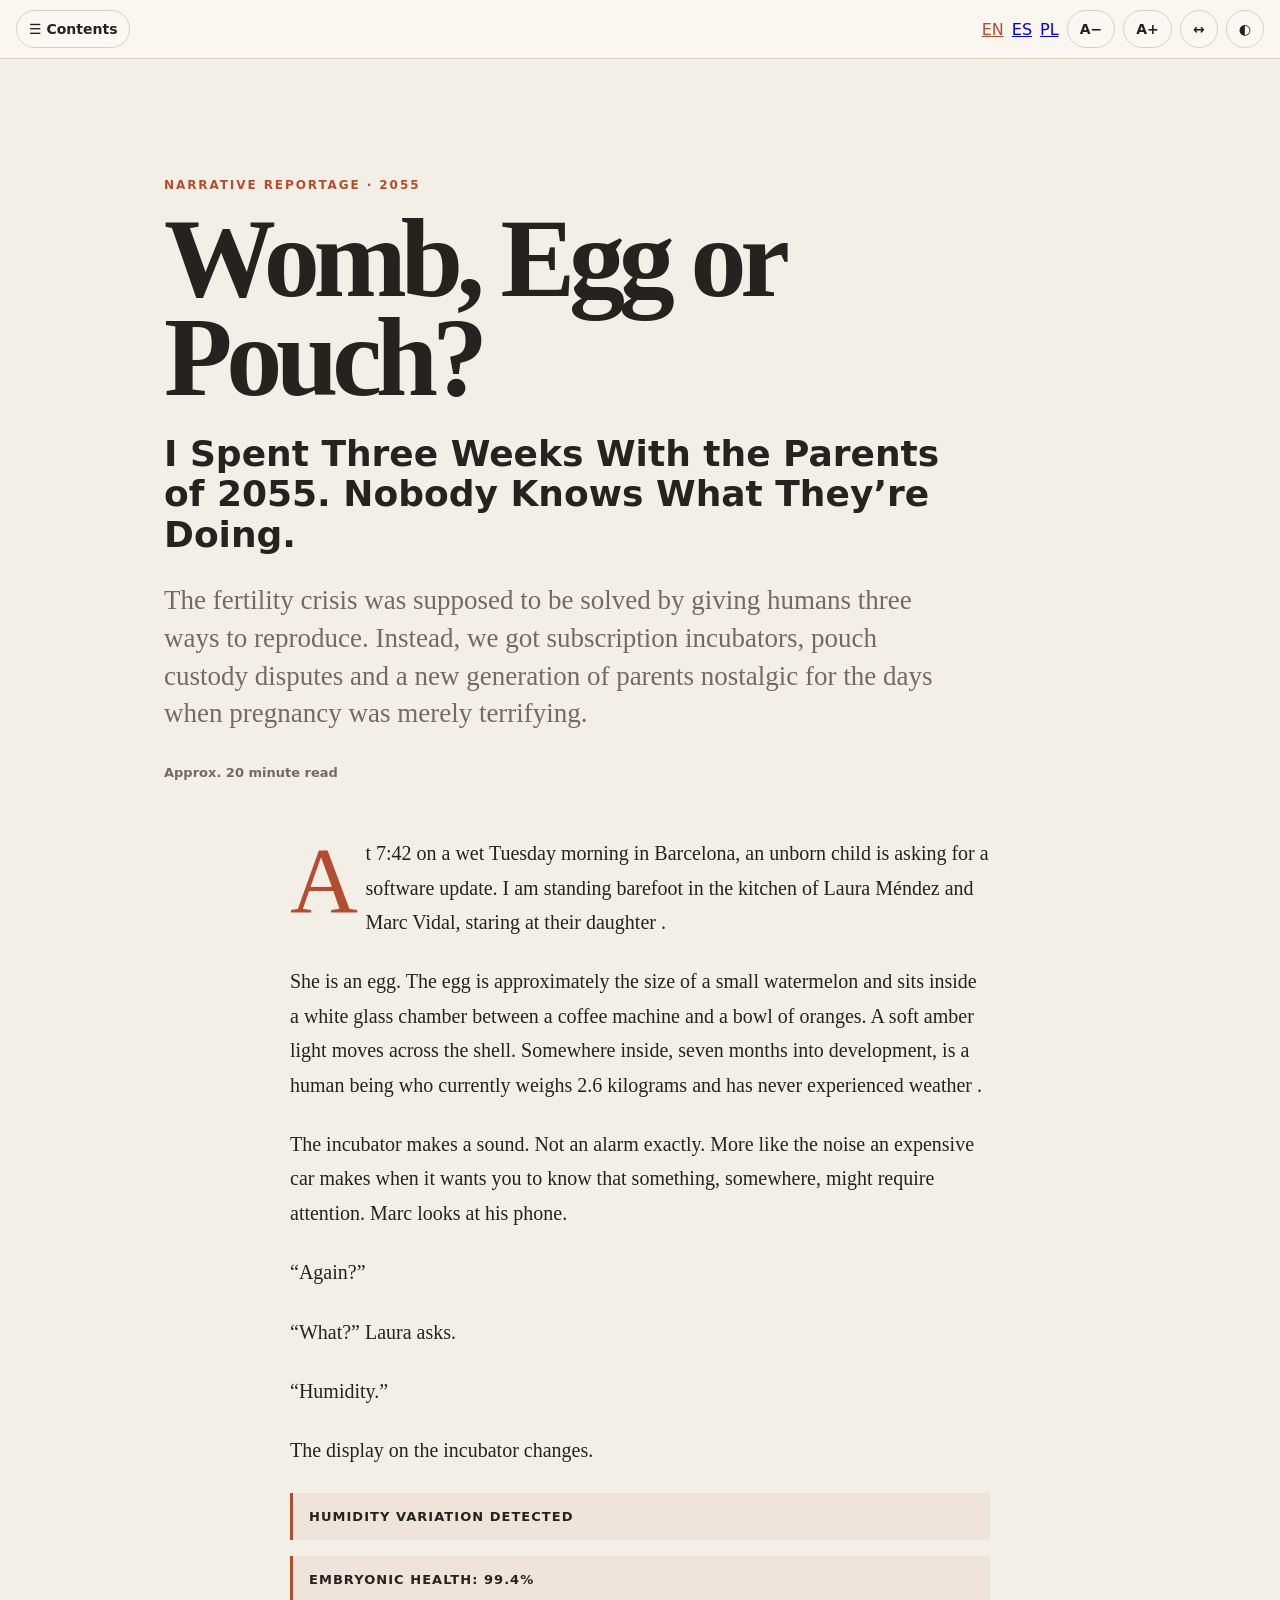
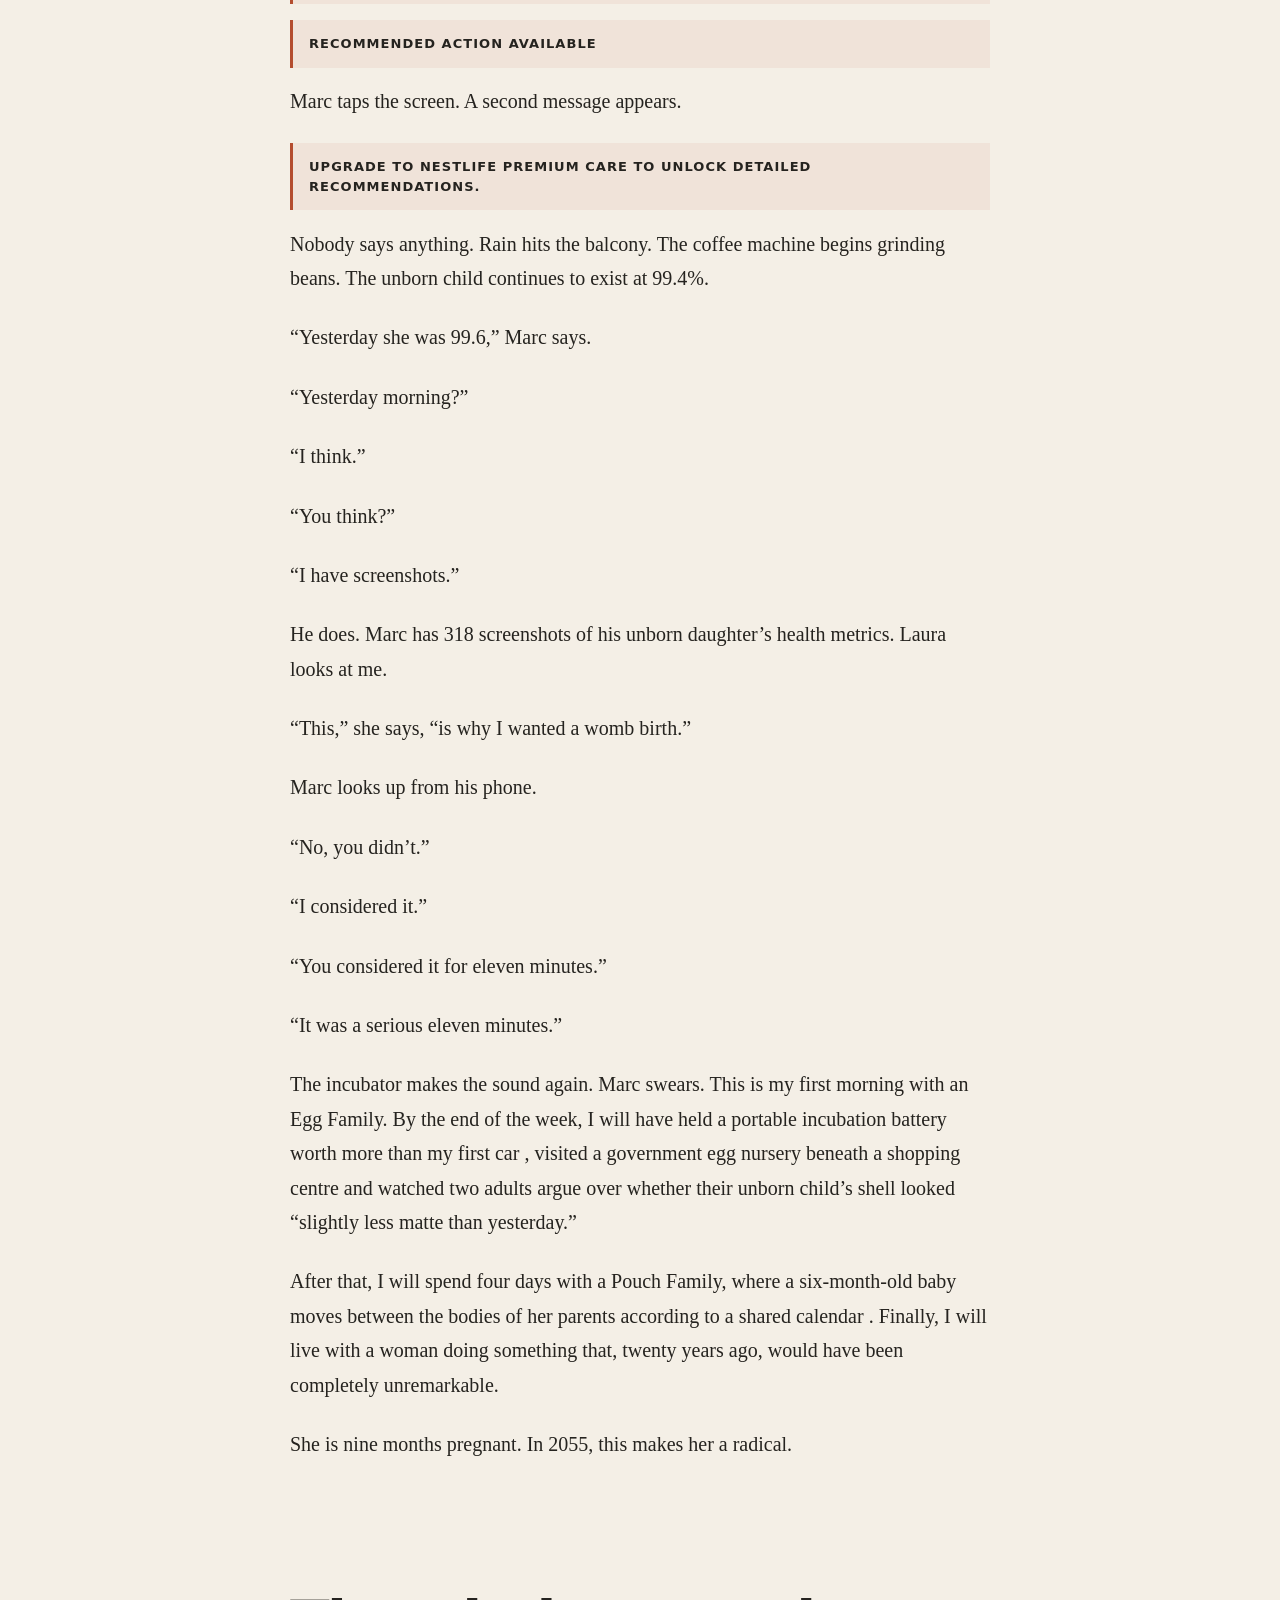
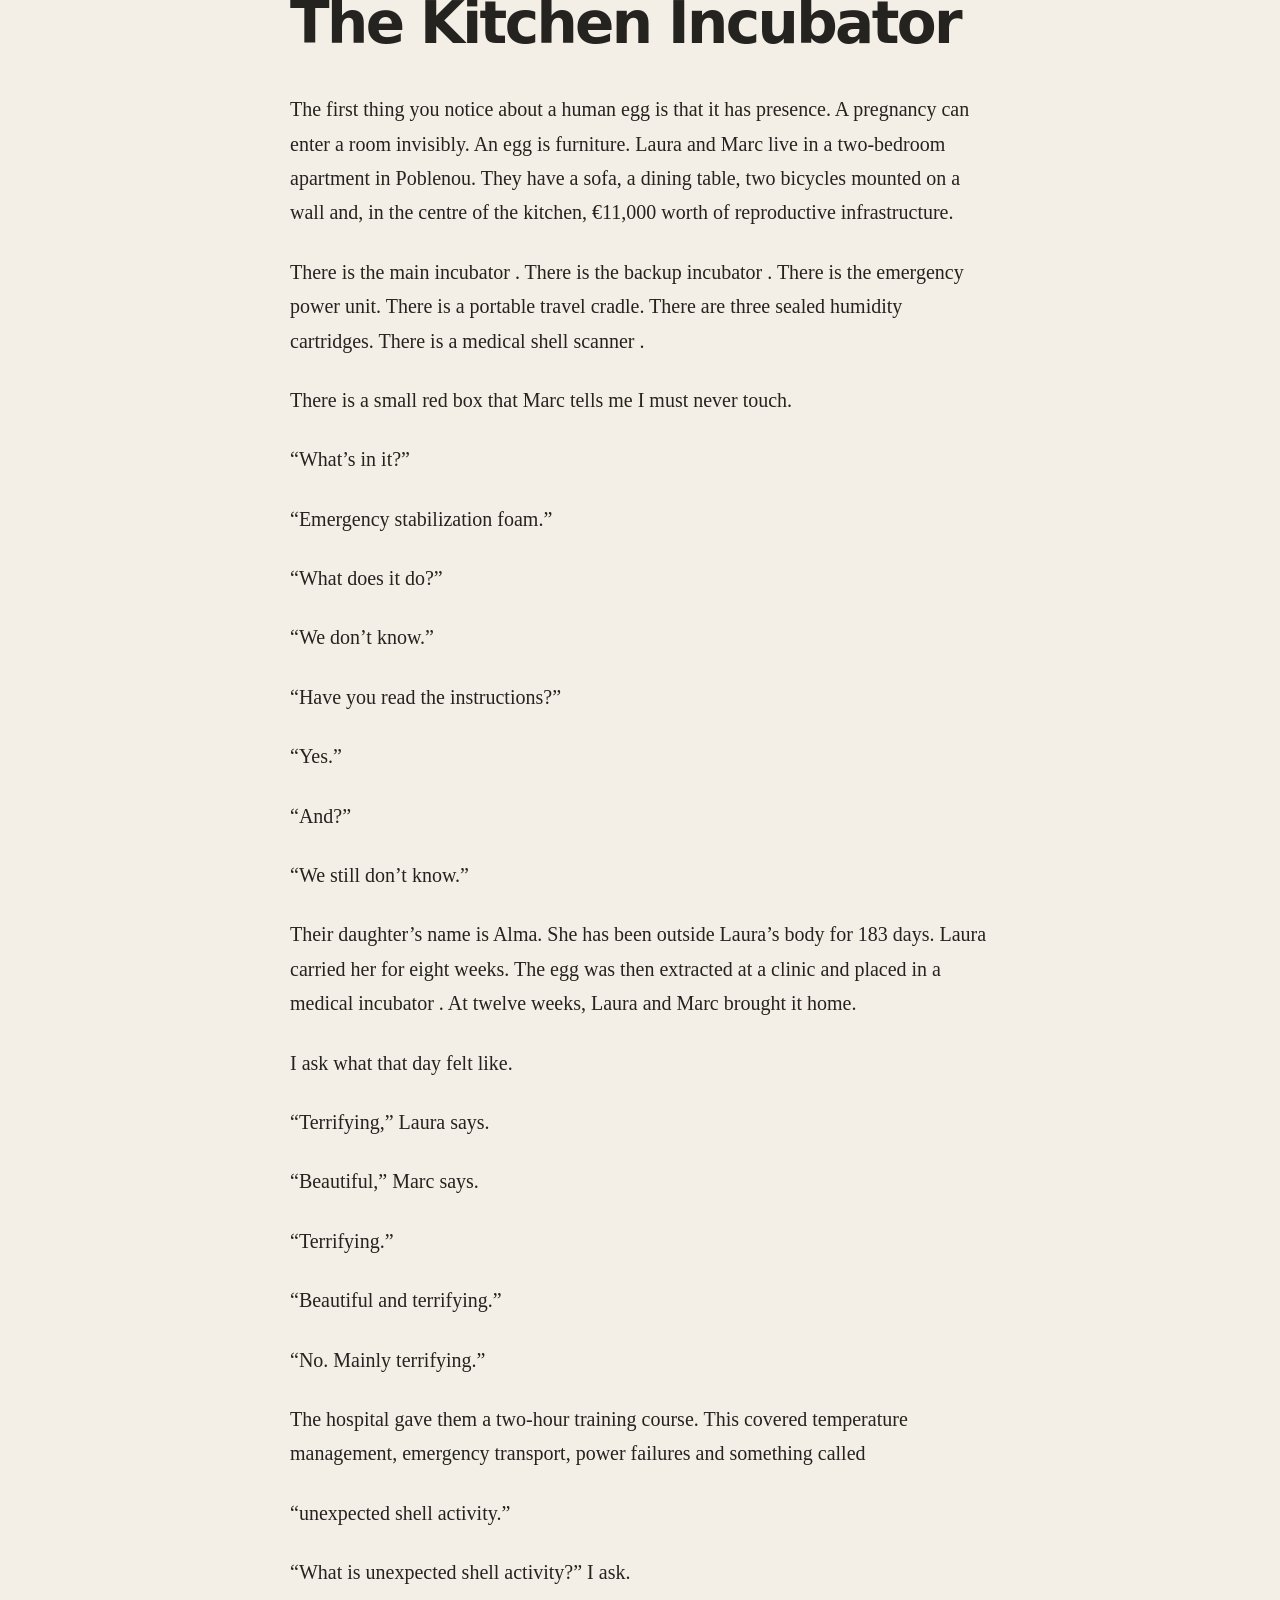
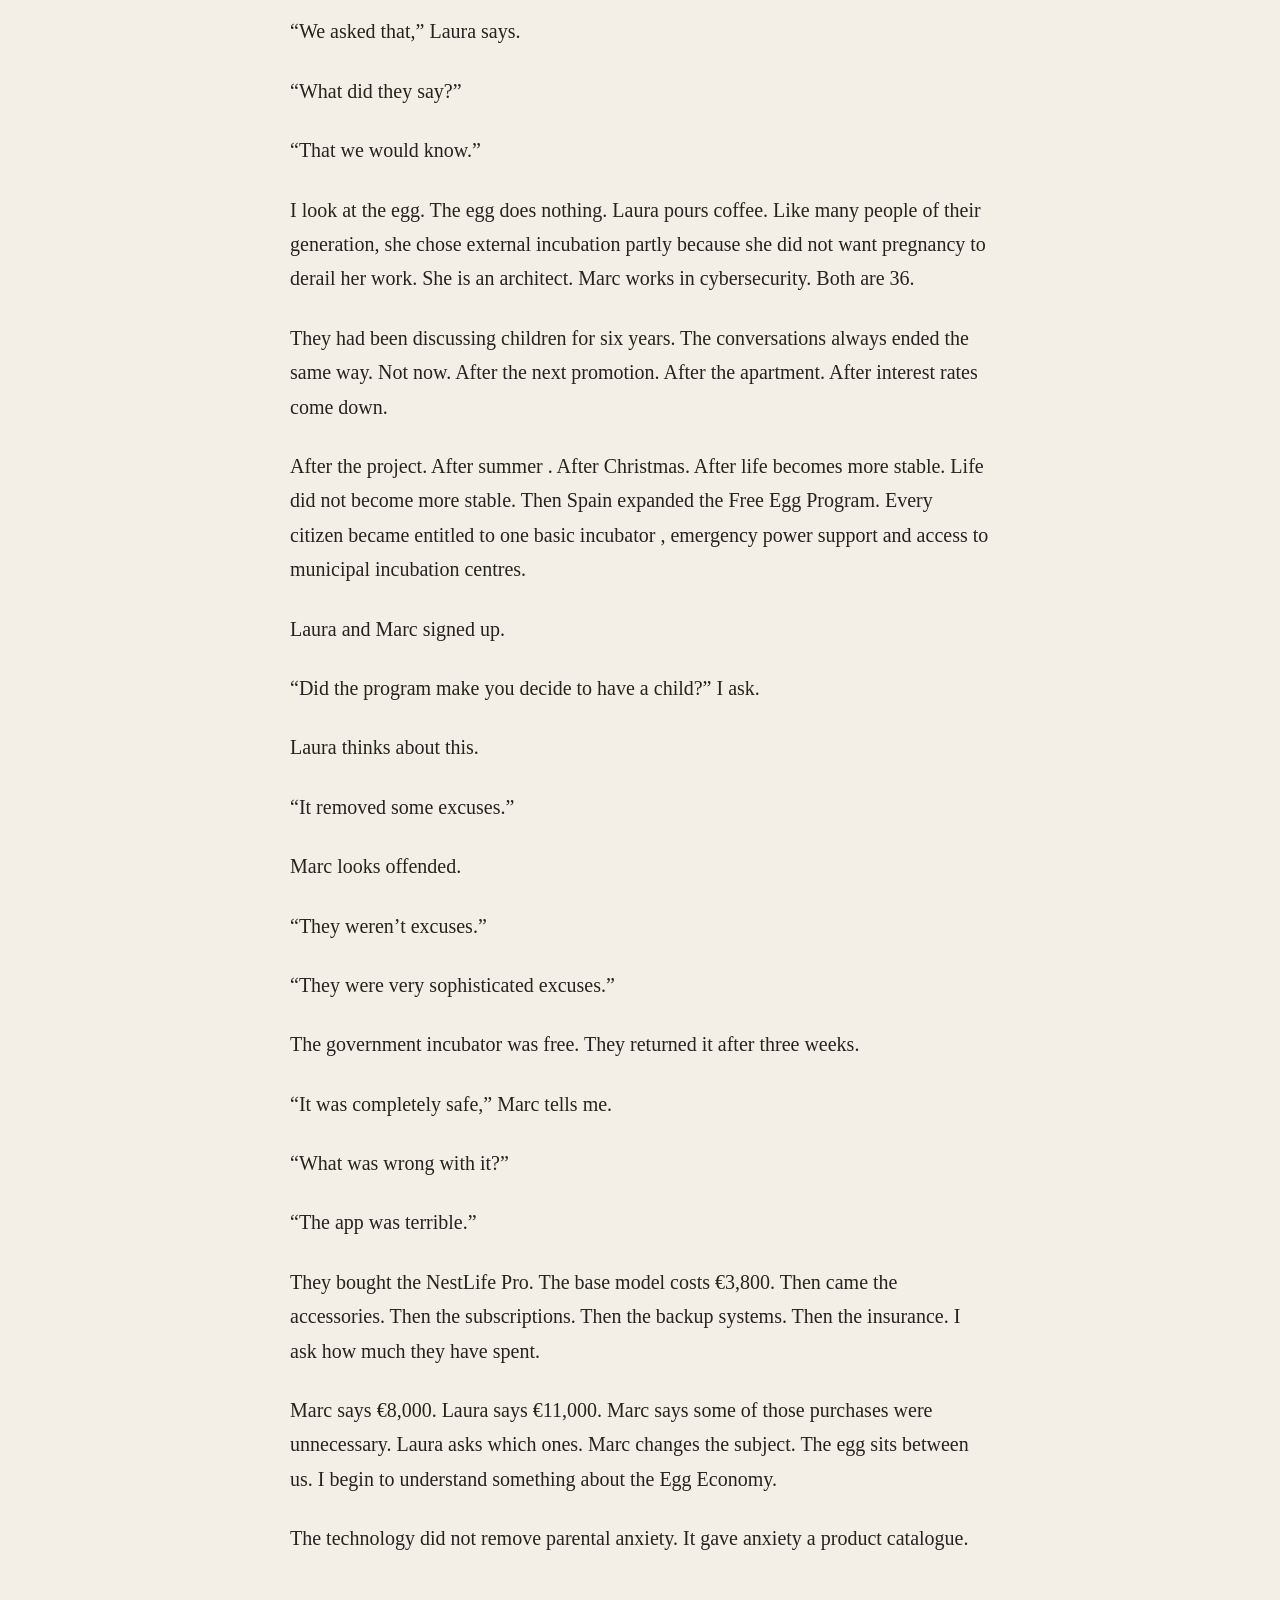
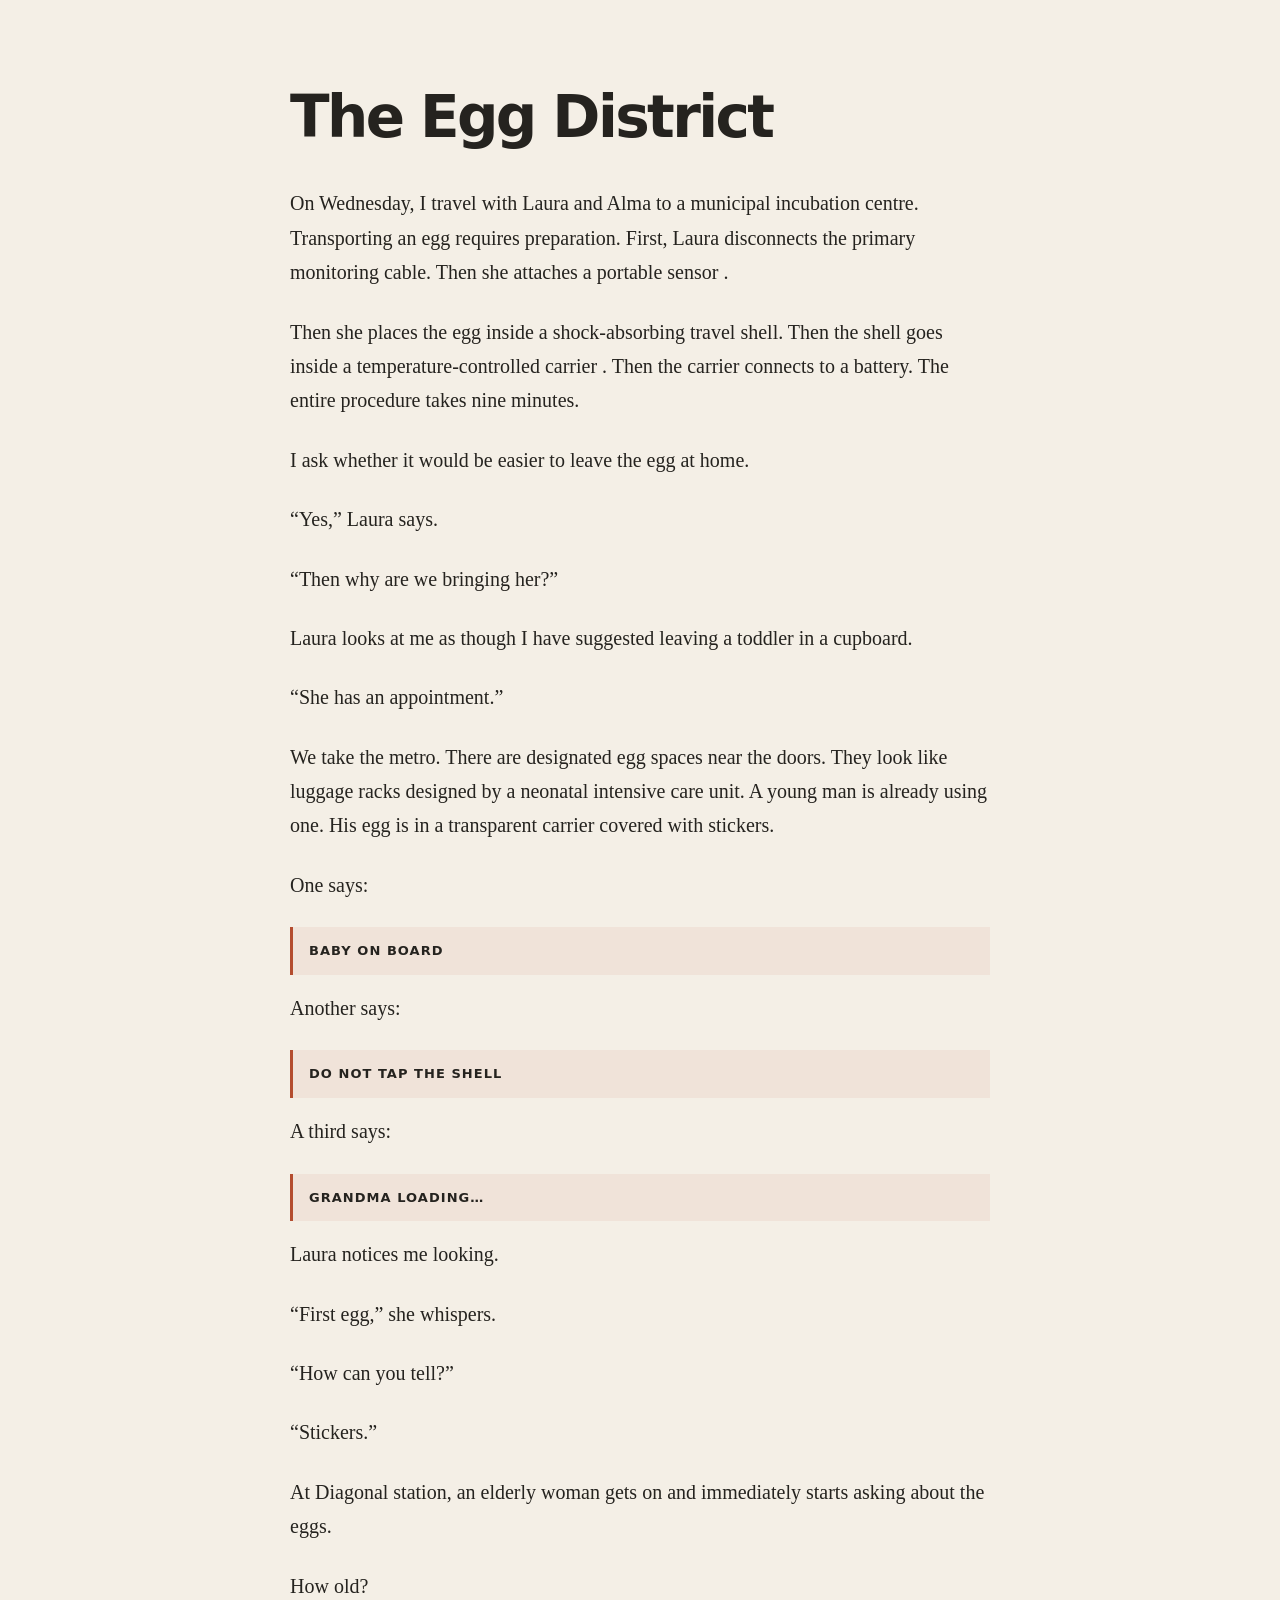
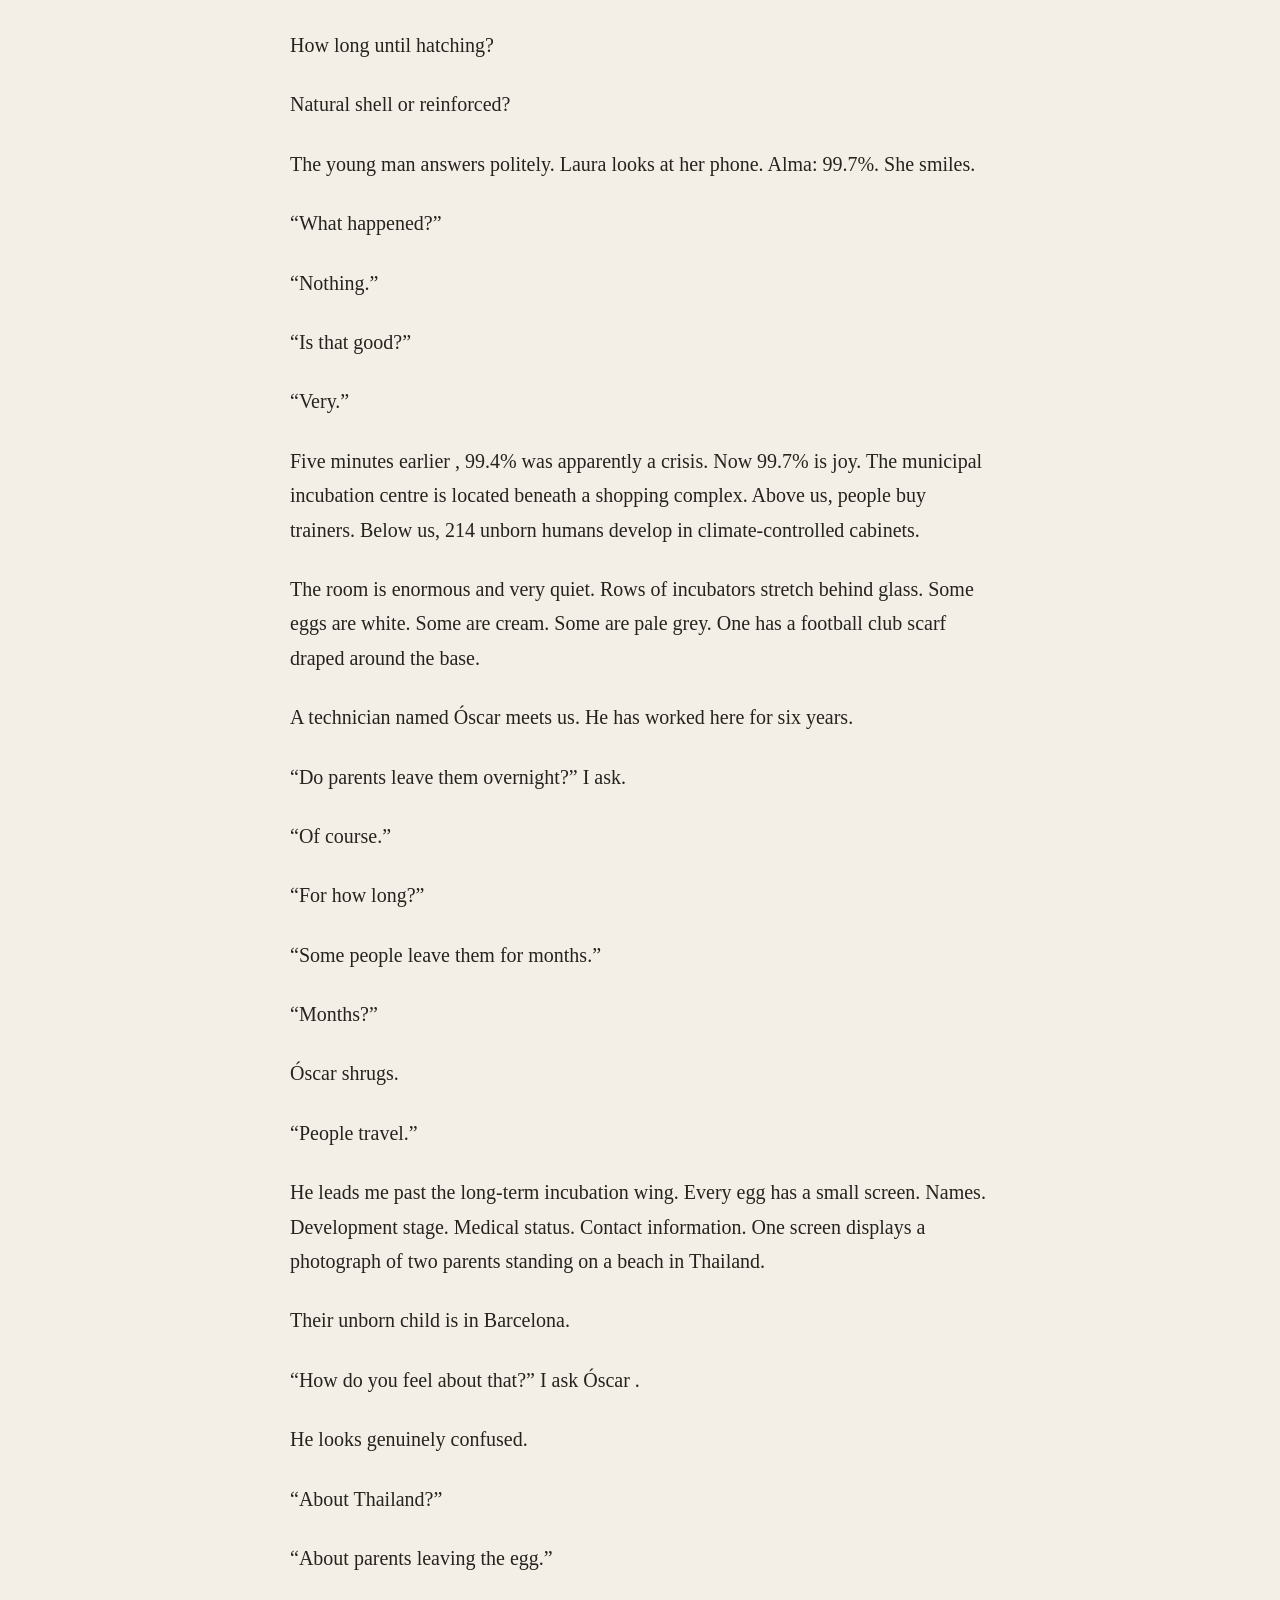
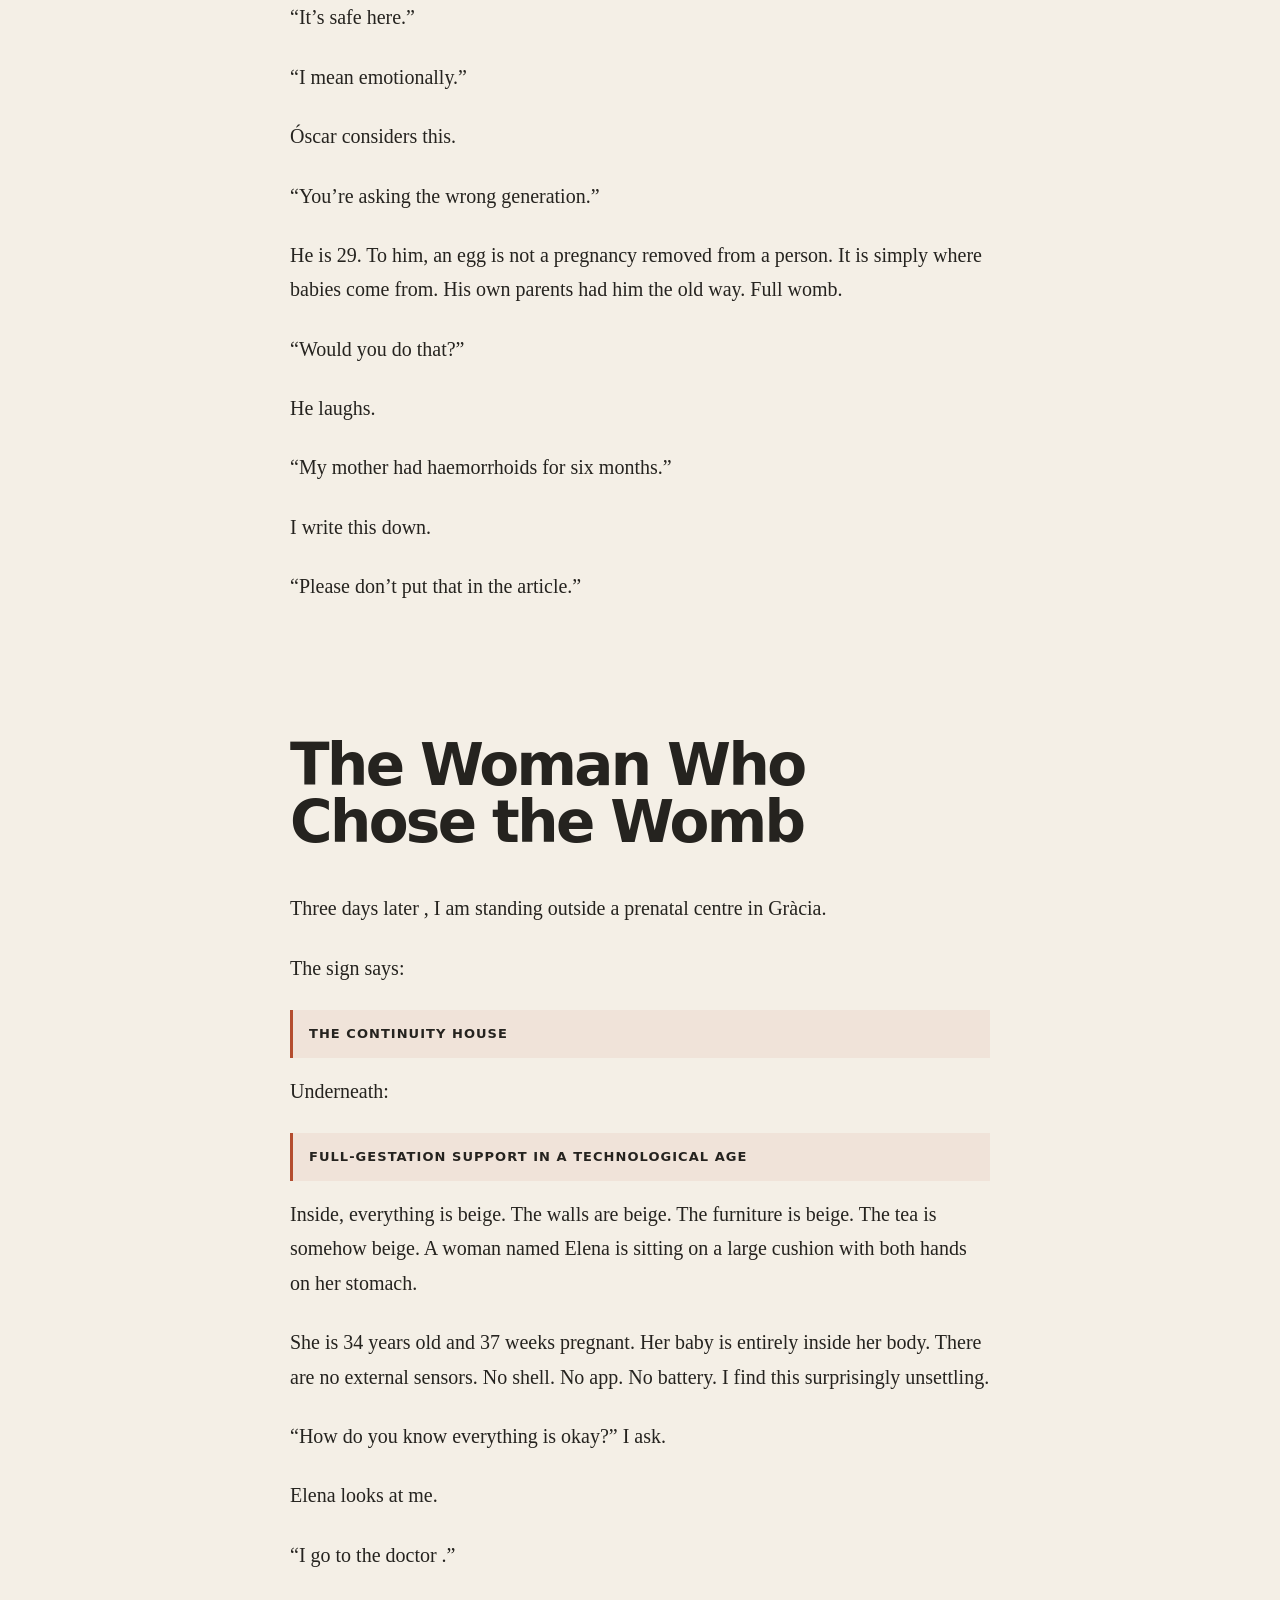
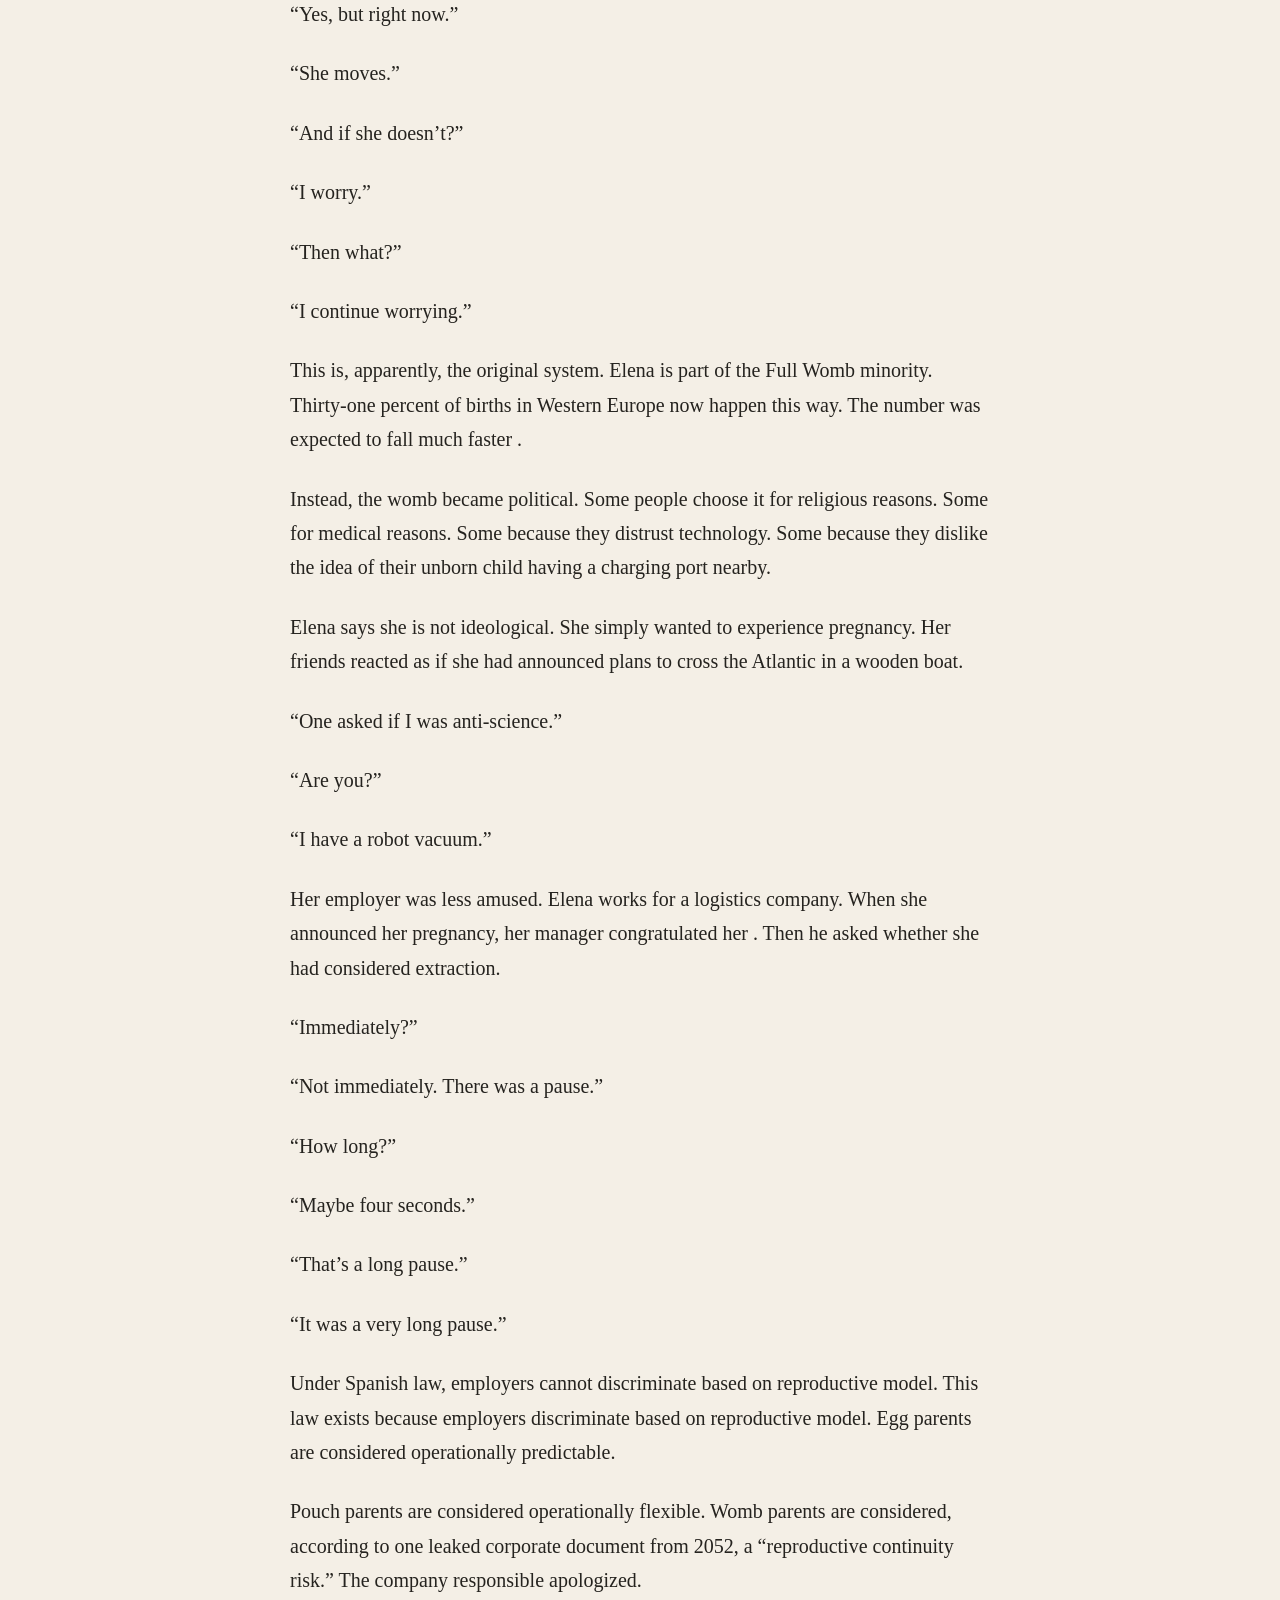
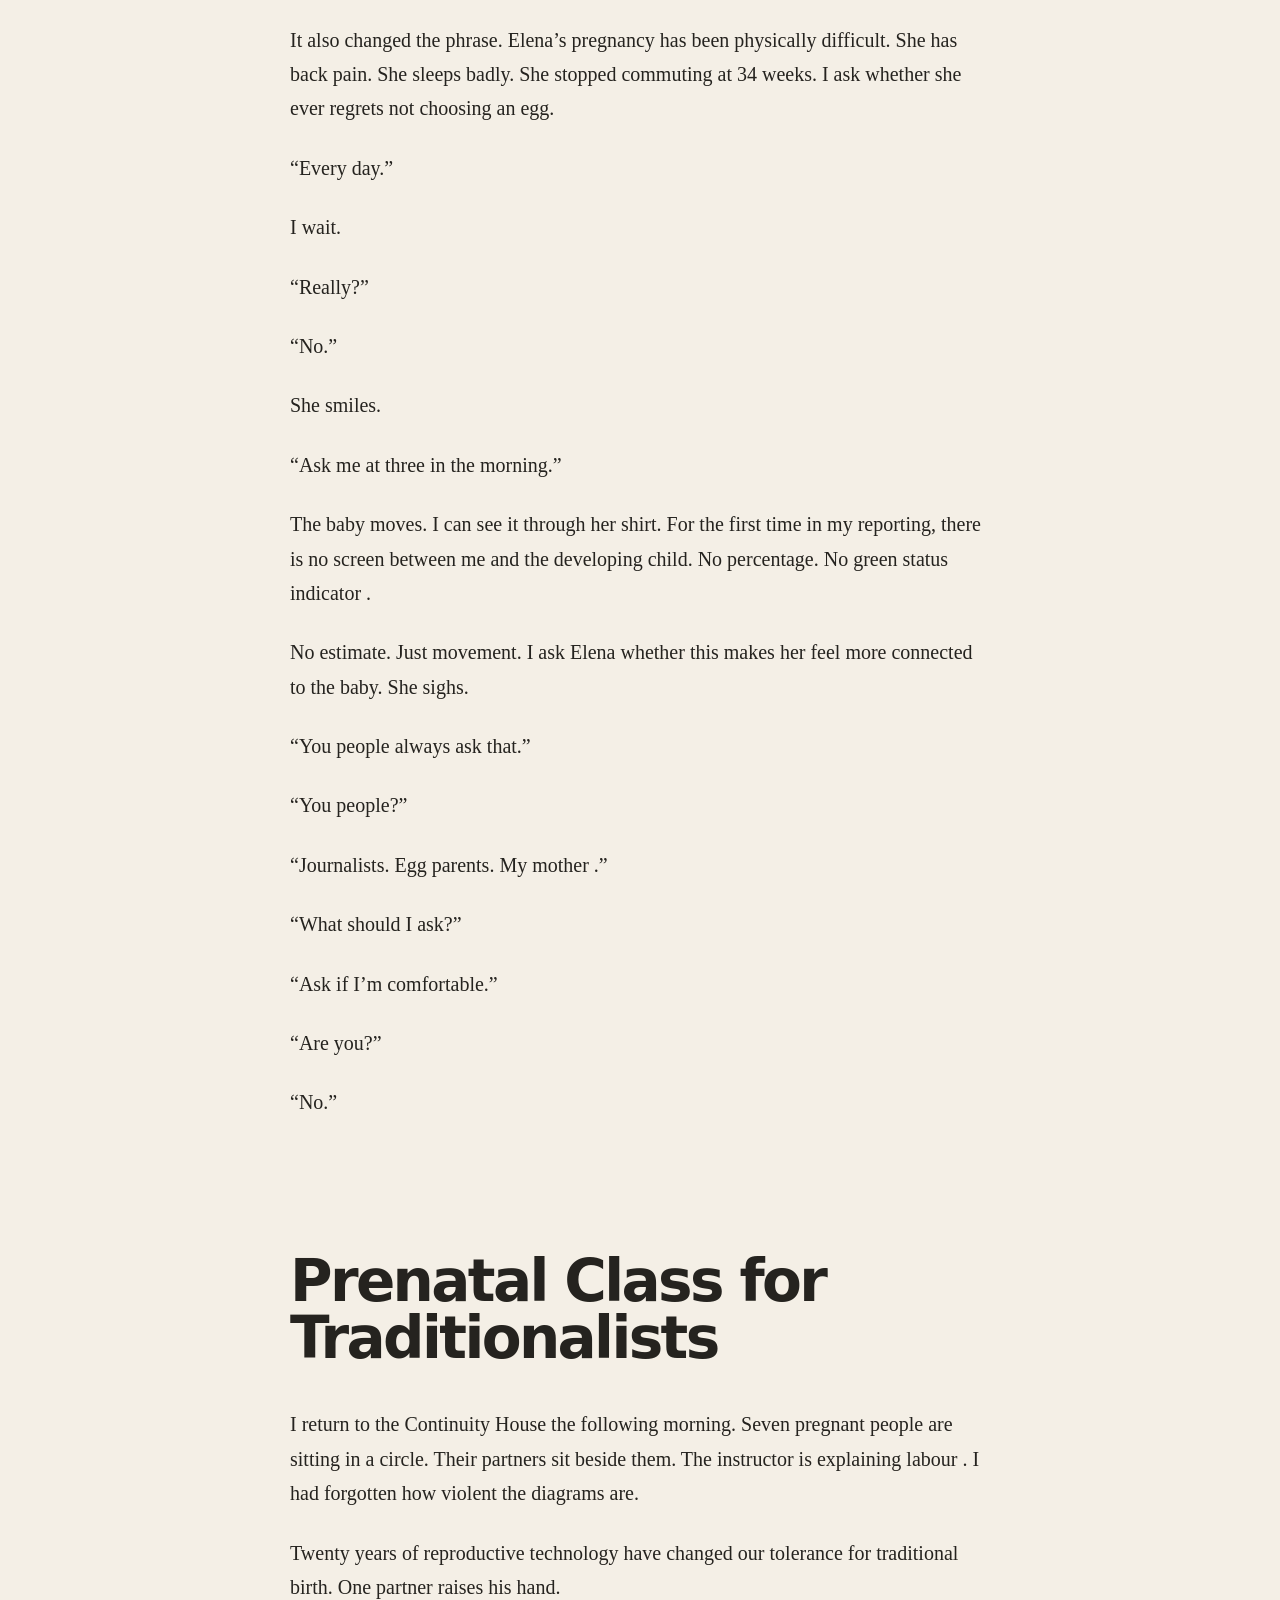
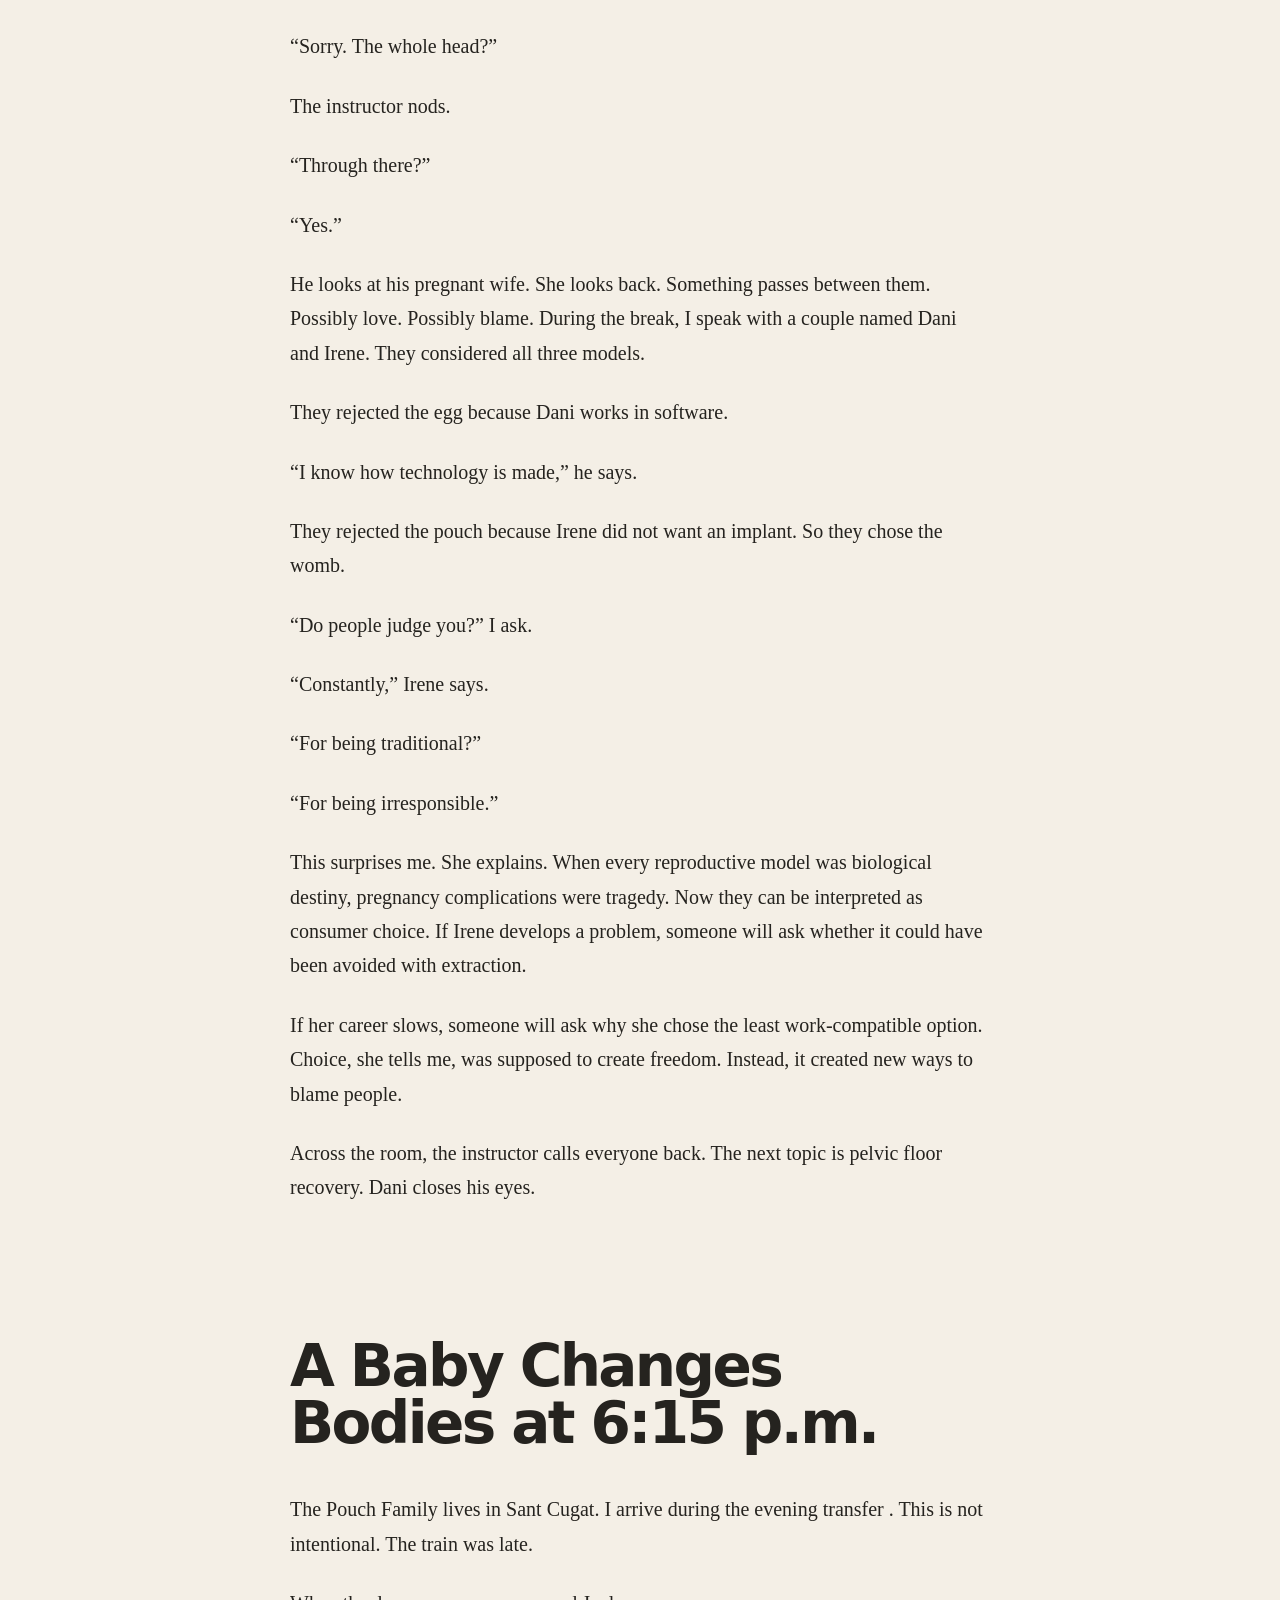
==== commit 8d69fbfc: "Fix CSS styles for buttons and headings" ====
--- a/index.html
+++ b/index.html
@@ -41,6 +41,7 @@
   min-width:38px; height:38px; padding:0 12px; cursor:pointer; font:600 14px var(--sans);
 }
 button:hover { border-color:var(--accent); }
+.lang-link:hover, .lang-link.active { border-color:var(--accent); color:var(--accent); }
 .hero { max-width:1000px; margin:0 auto; padding:clamp(56px,10vw,120px) 24px 56px; }
 .kicker { font:700 12px/1 var(--sans); letter-spacing:.16em; text-transform:uppercase; color:var(--accent); }
 h1 { font-size:clamp(54px,9vw,112px); line-height:.88; letter-spacing:-.055em; margin:18px 0 28px; max-width:900px; }
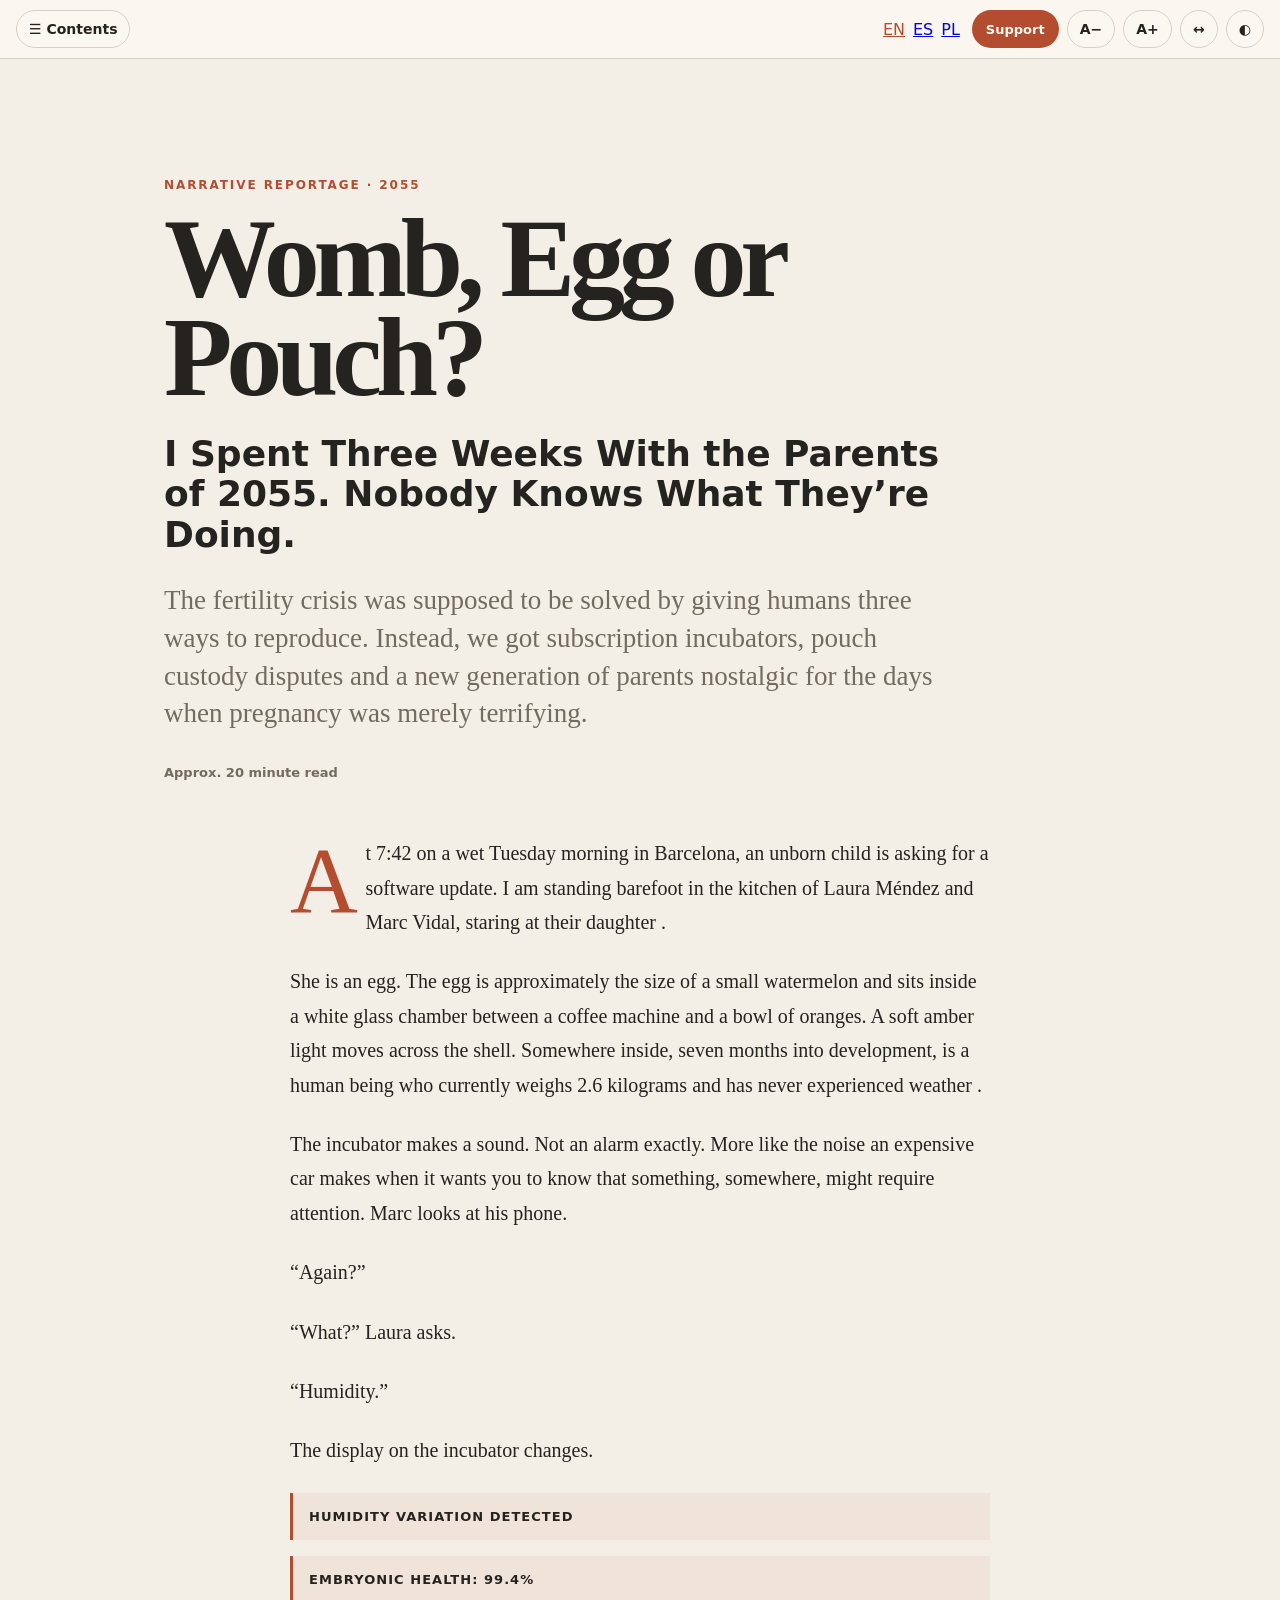
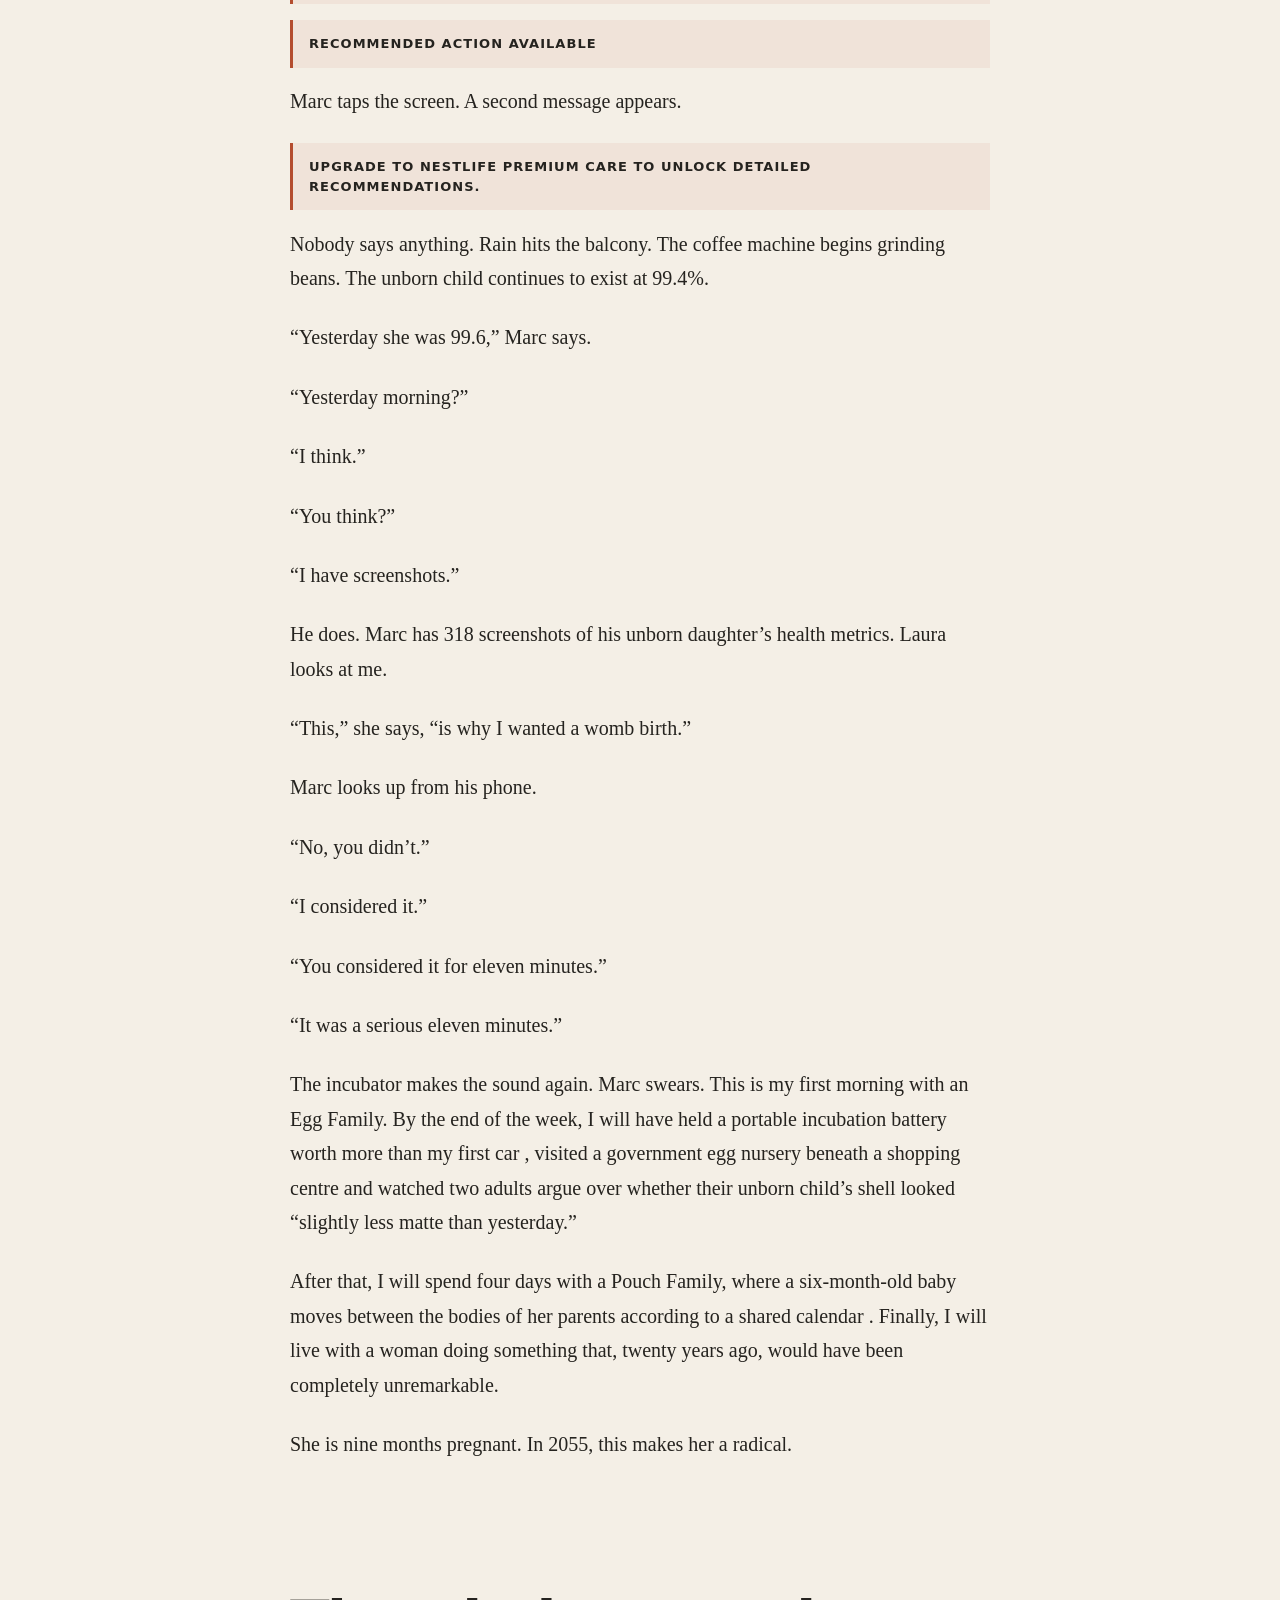
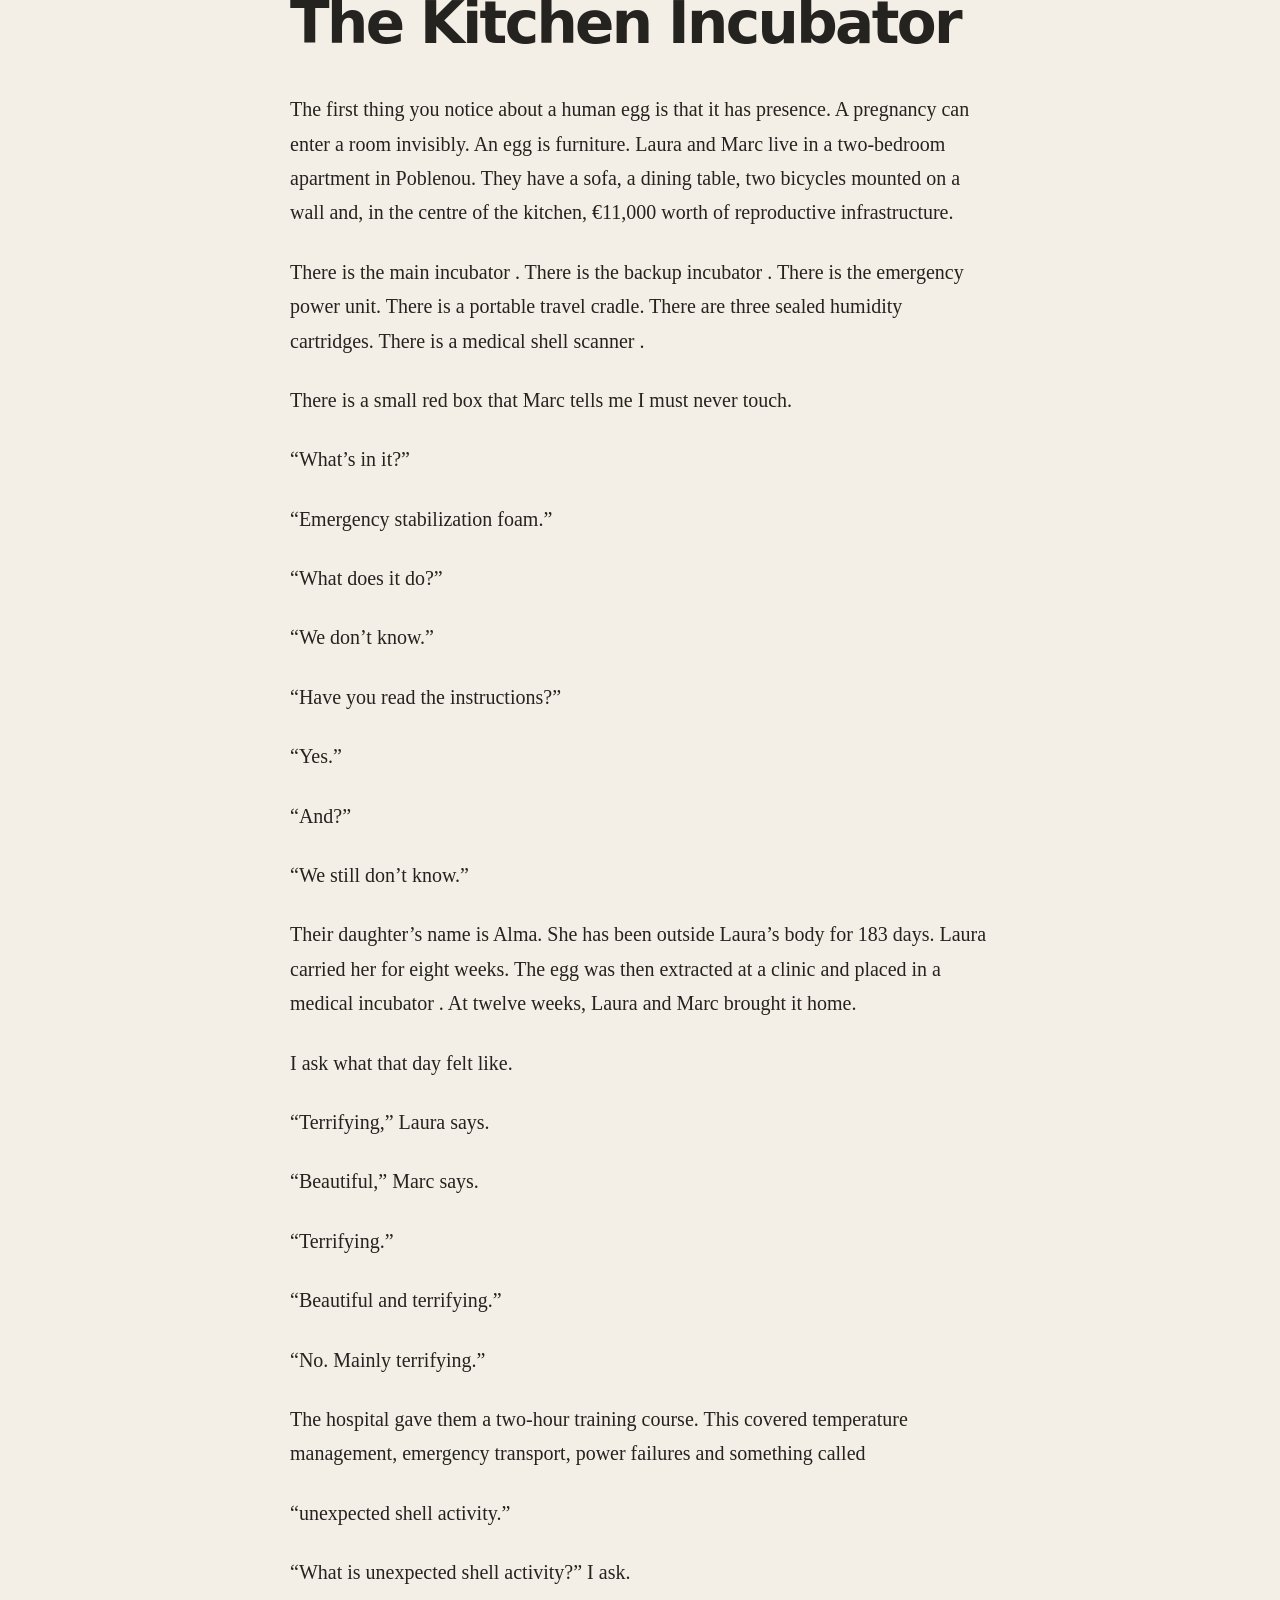
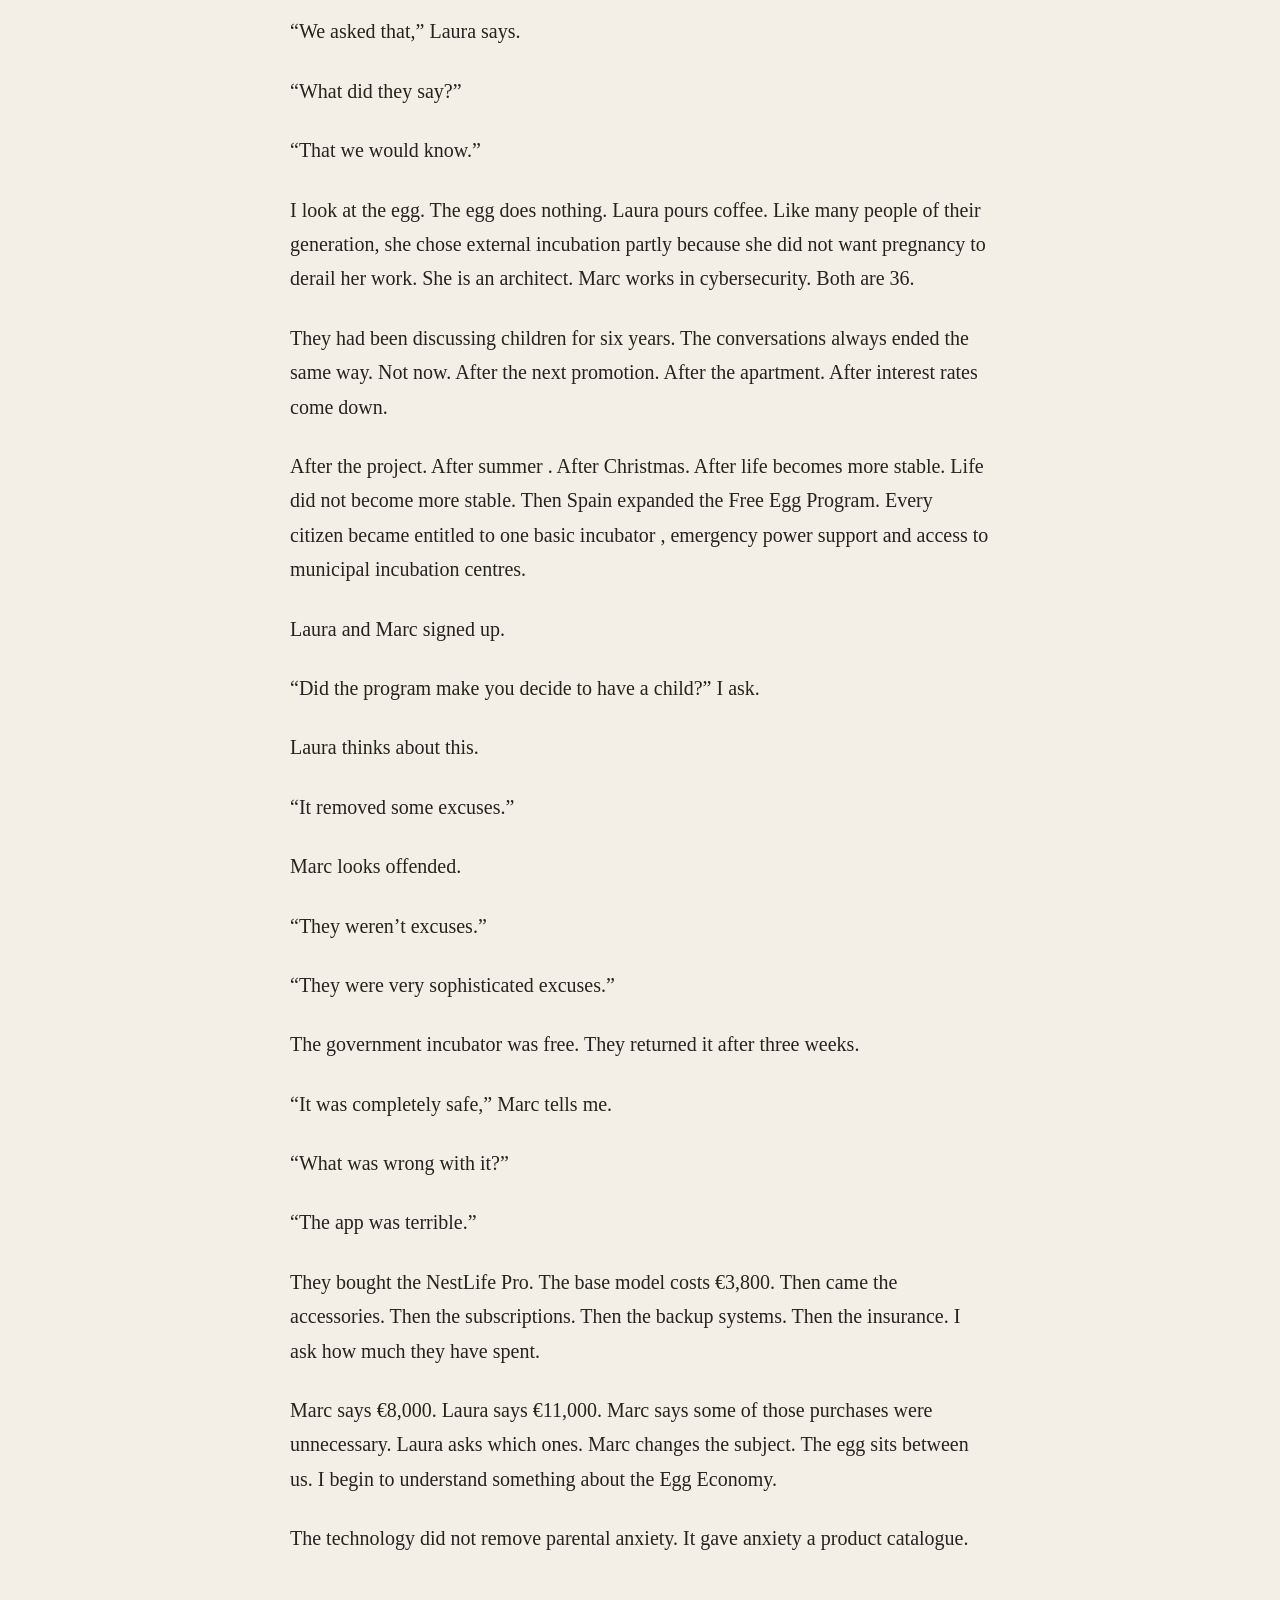
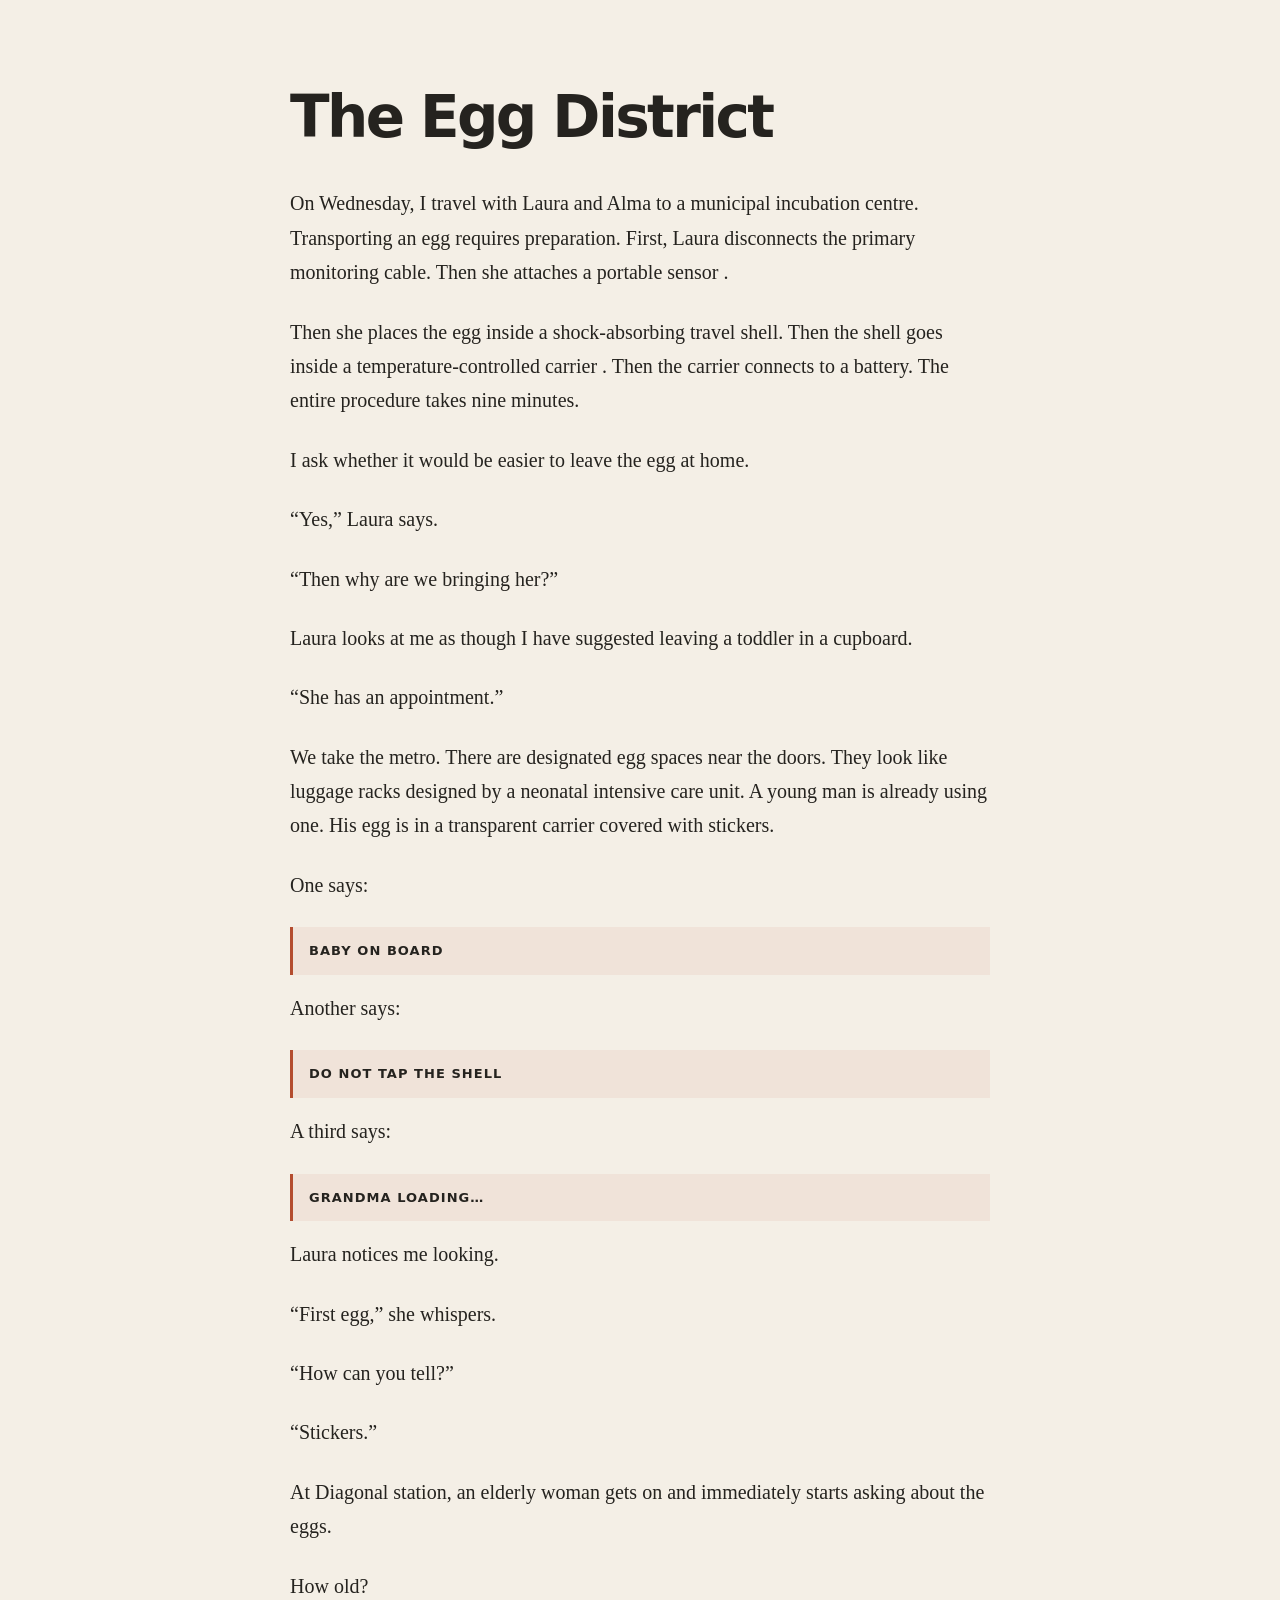
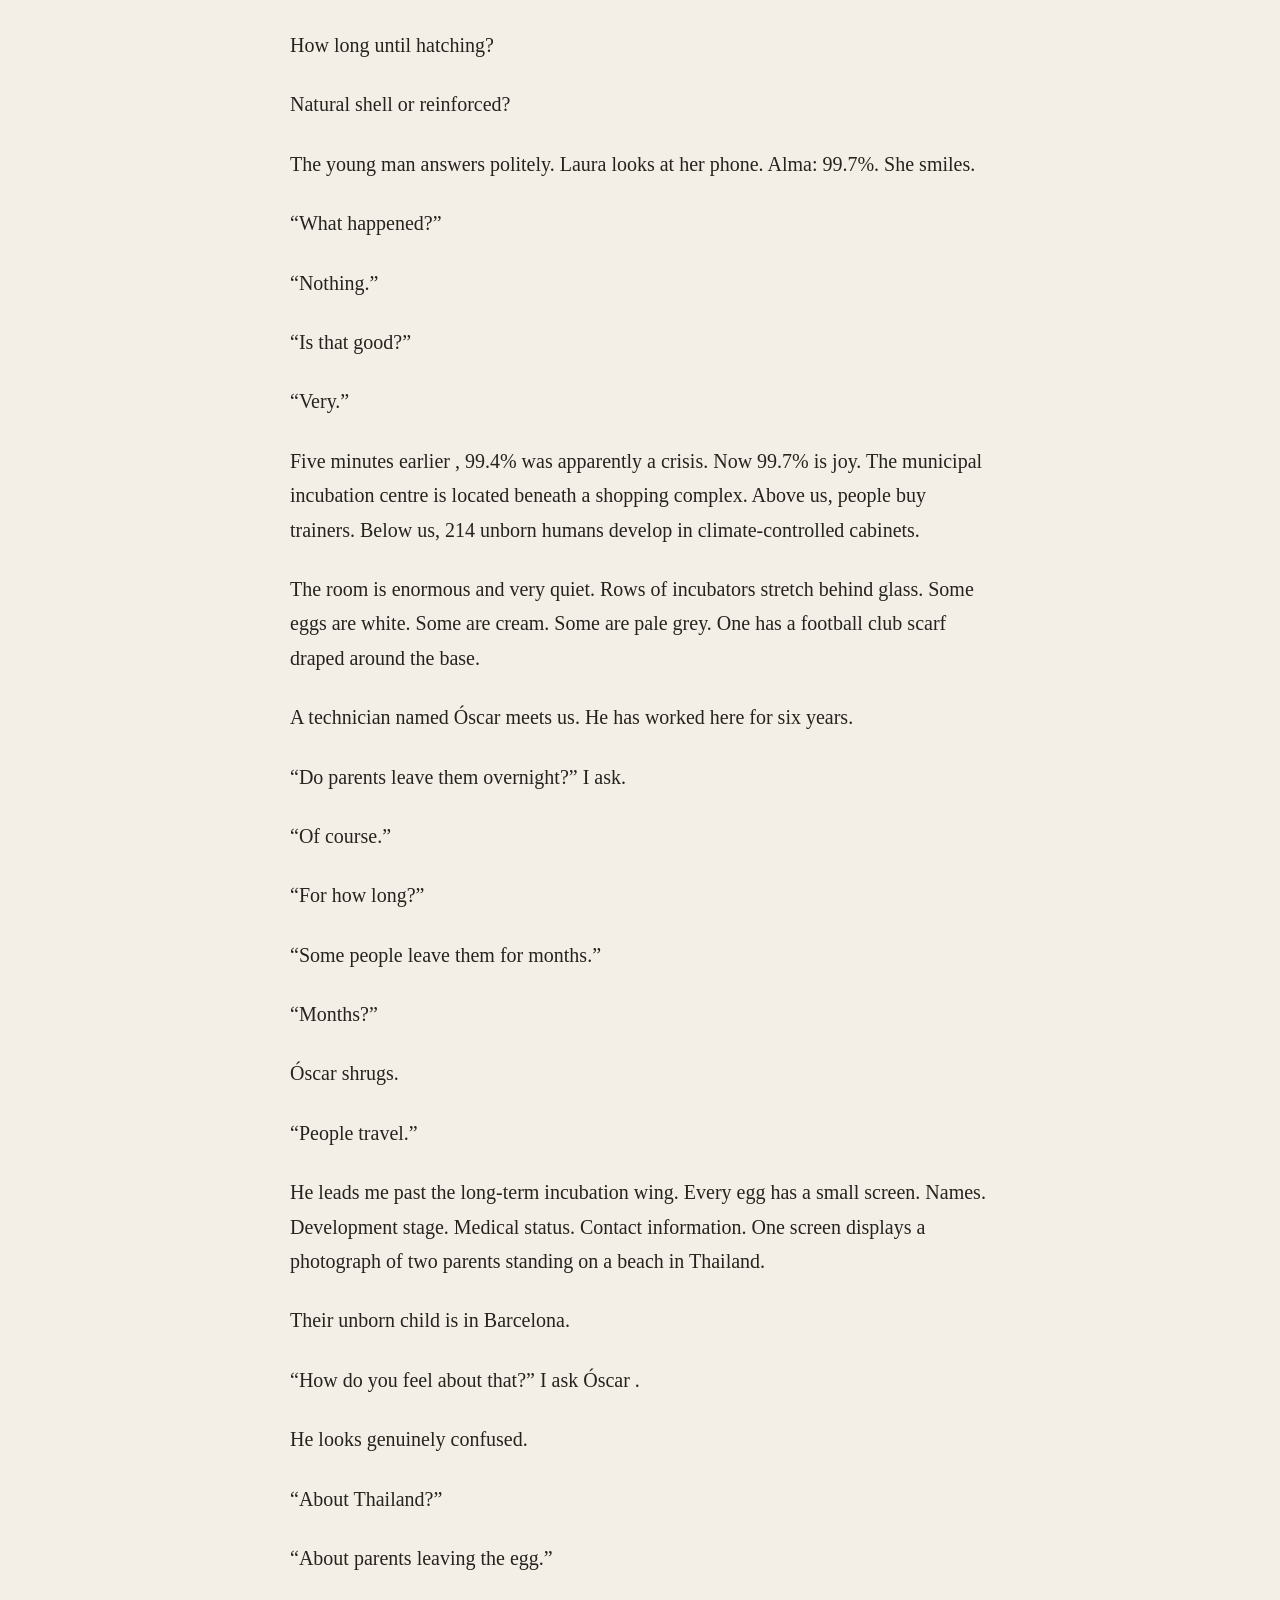
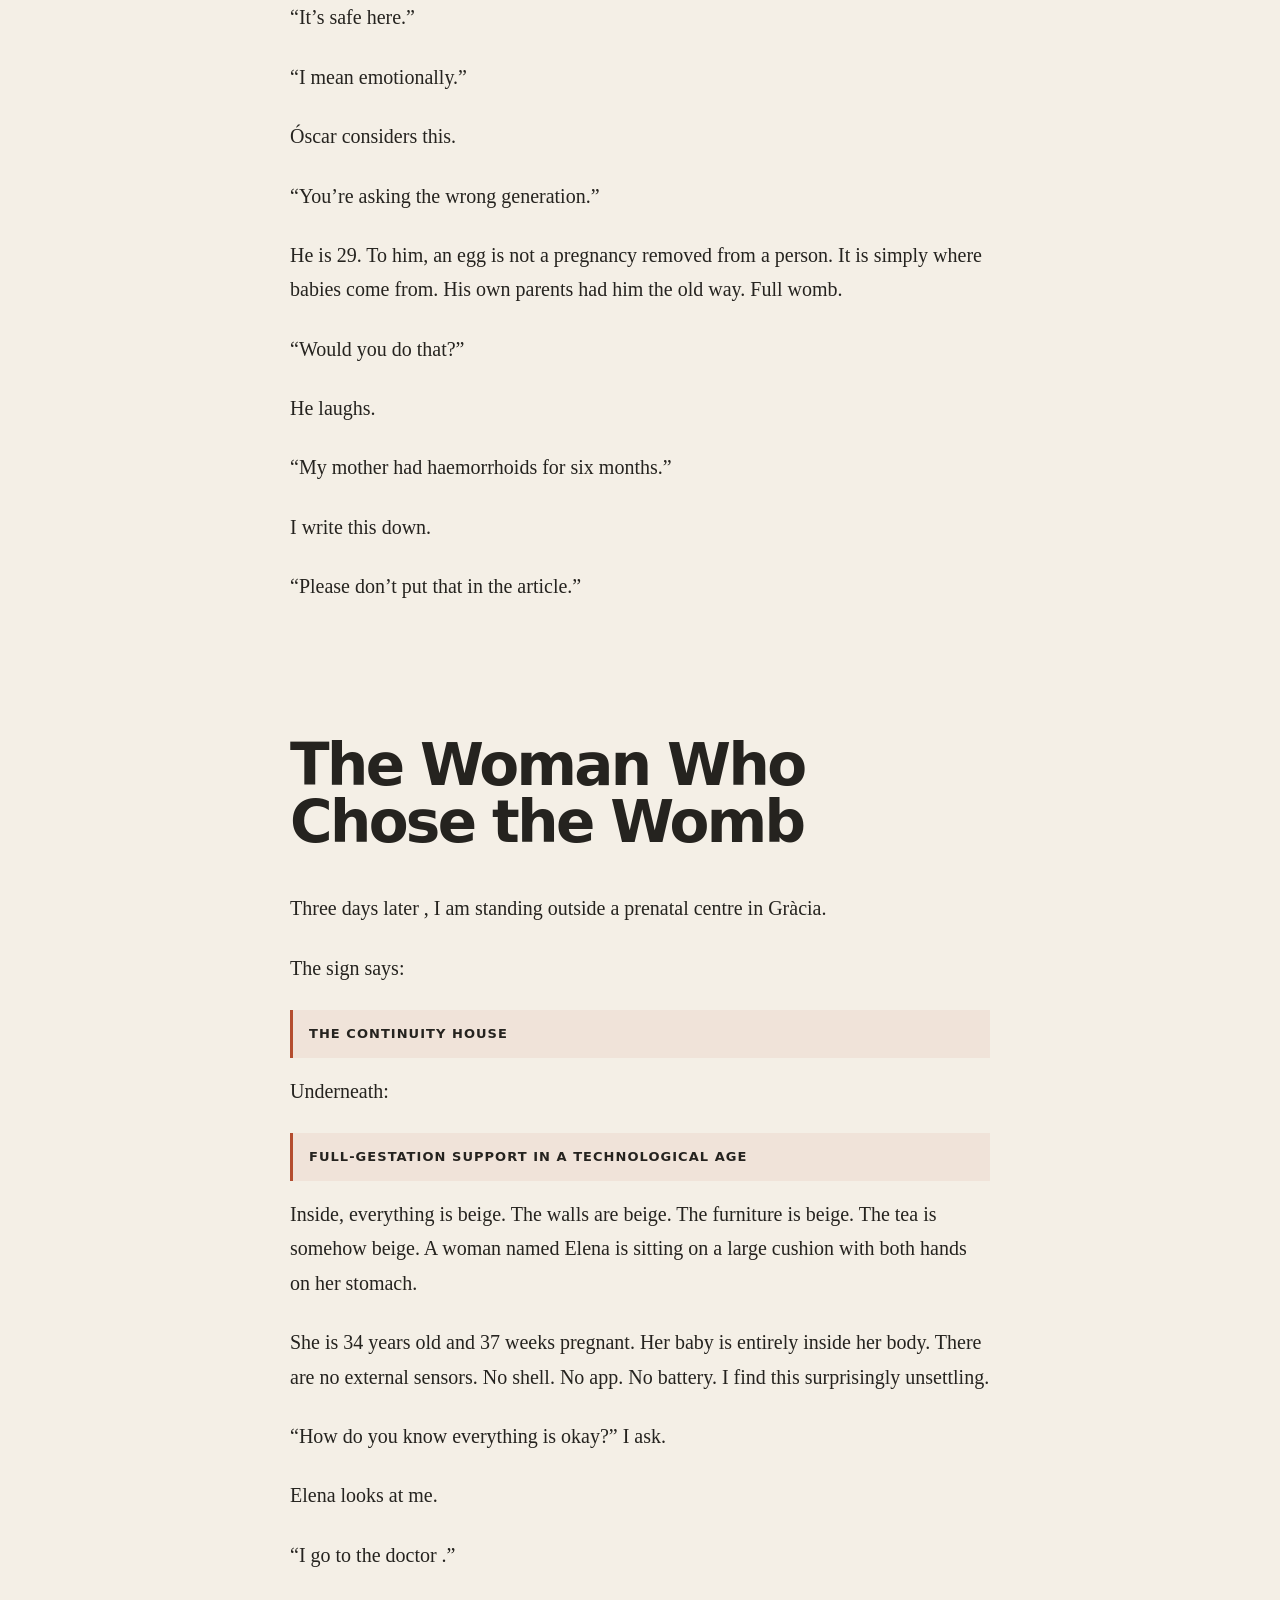
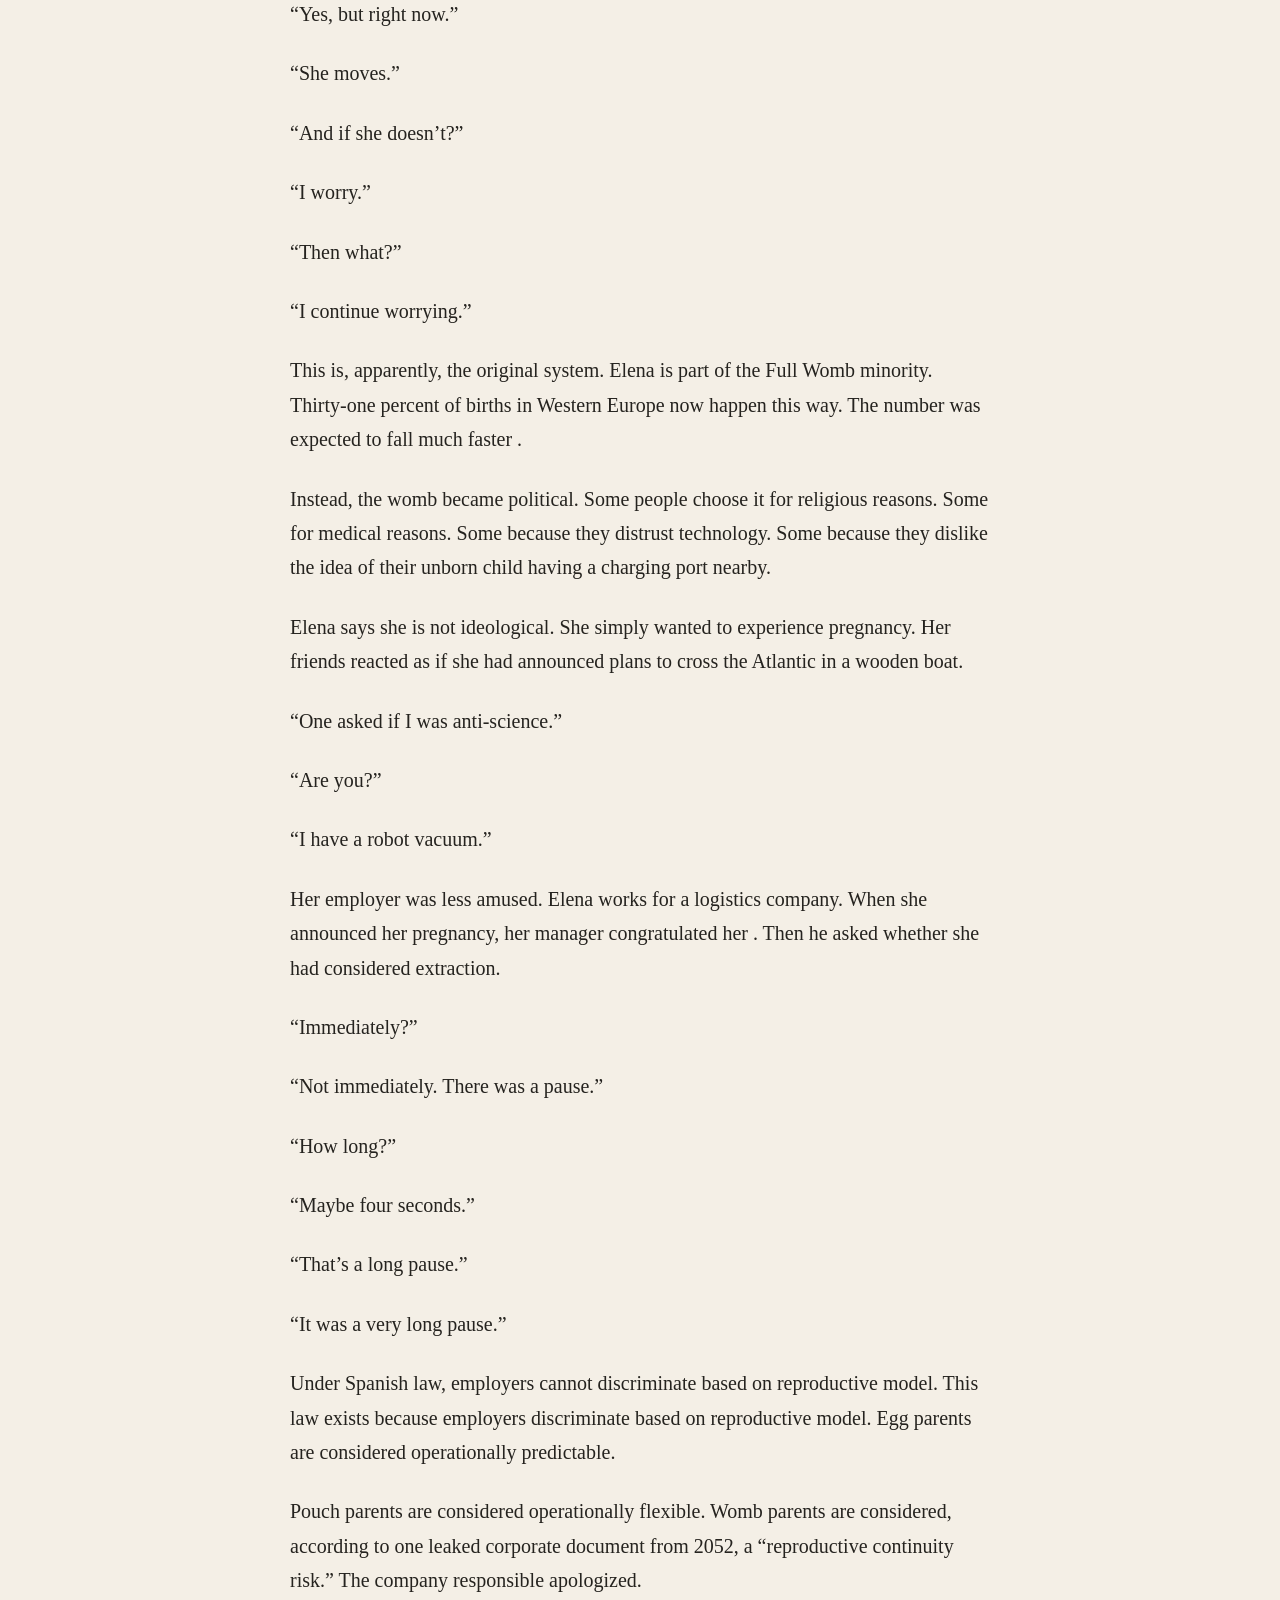
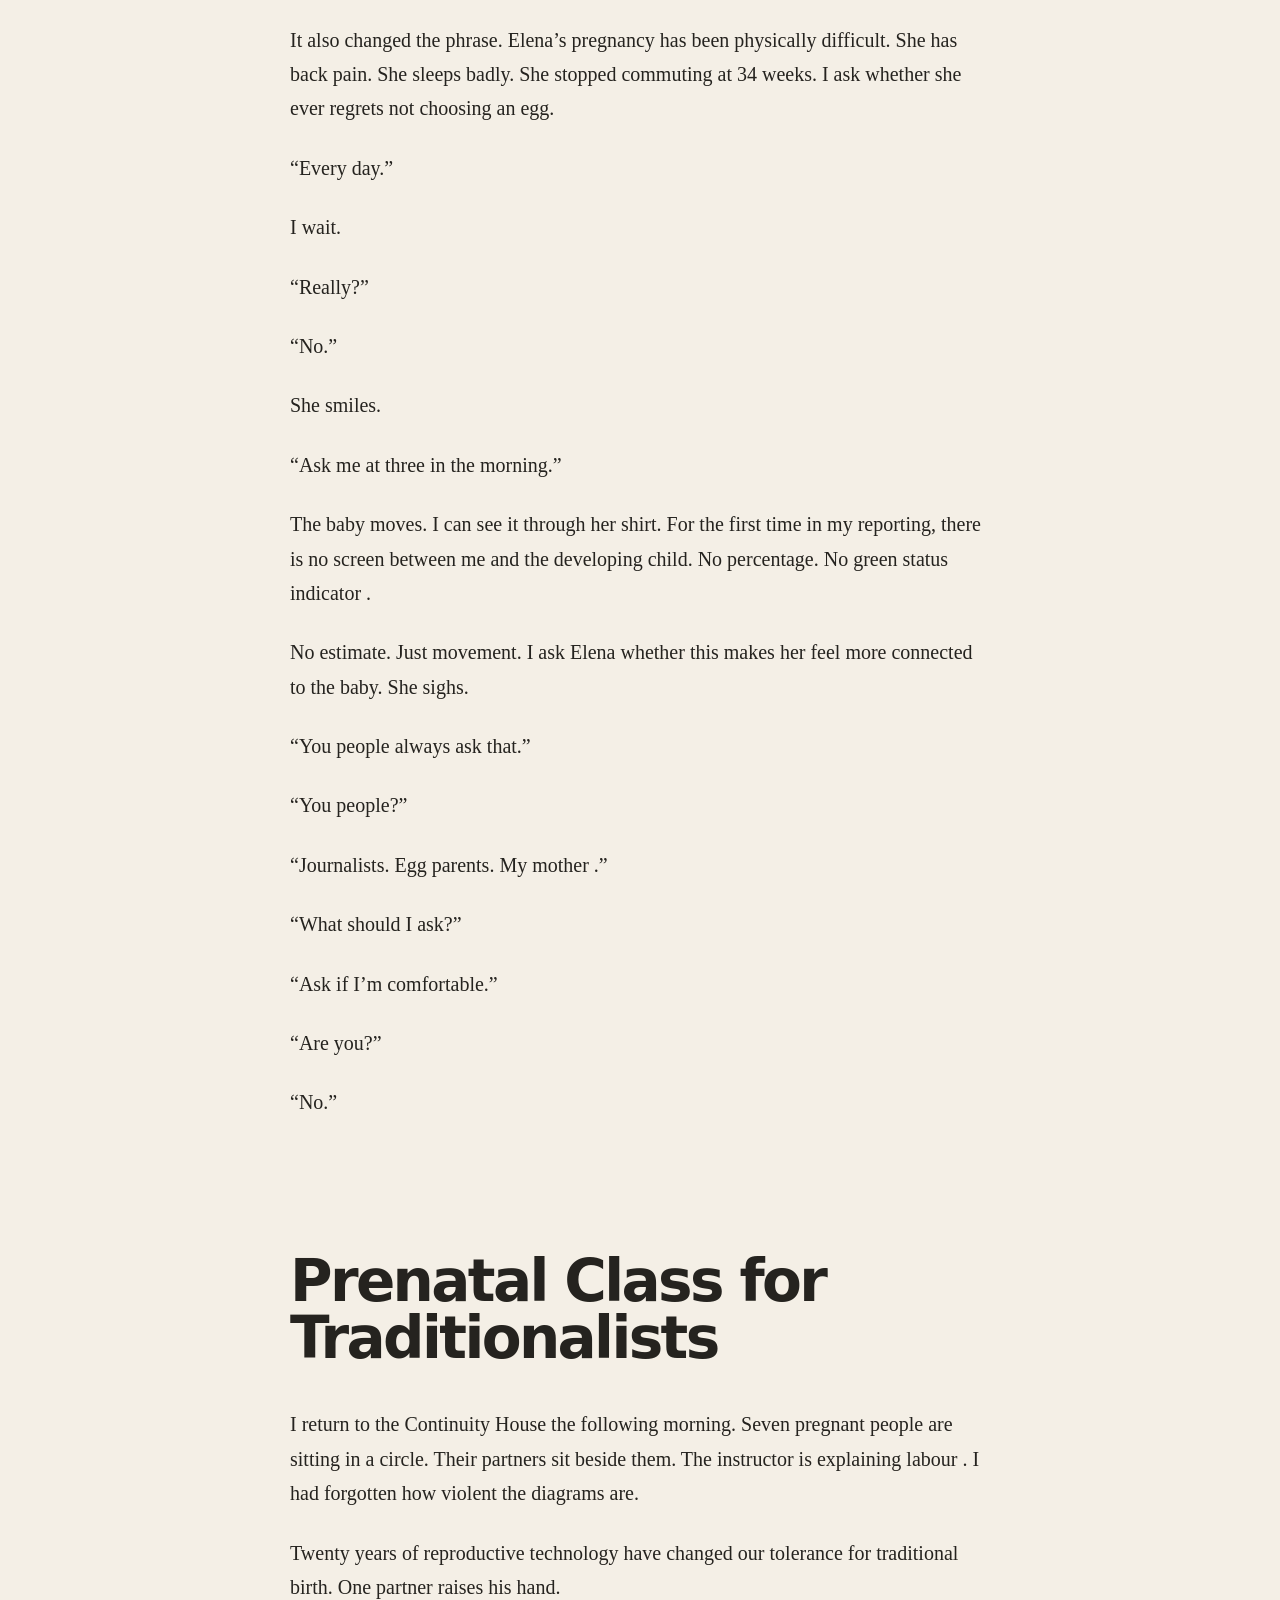
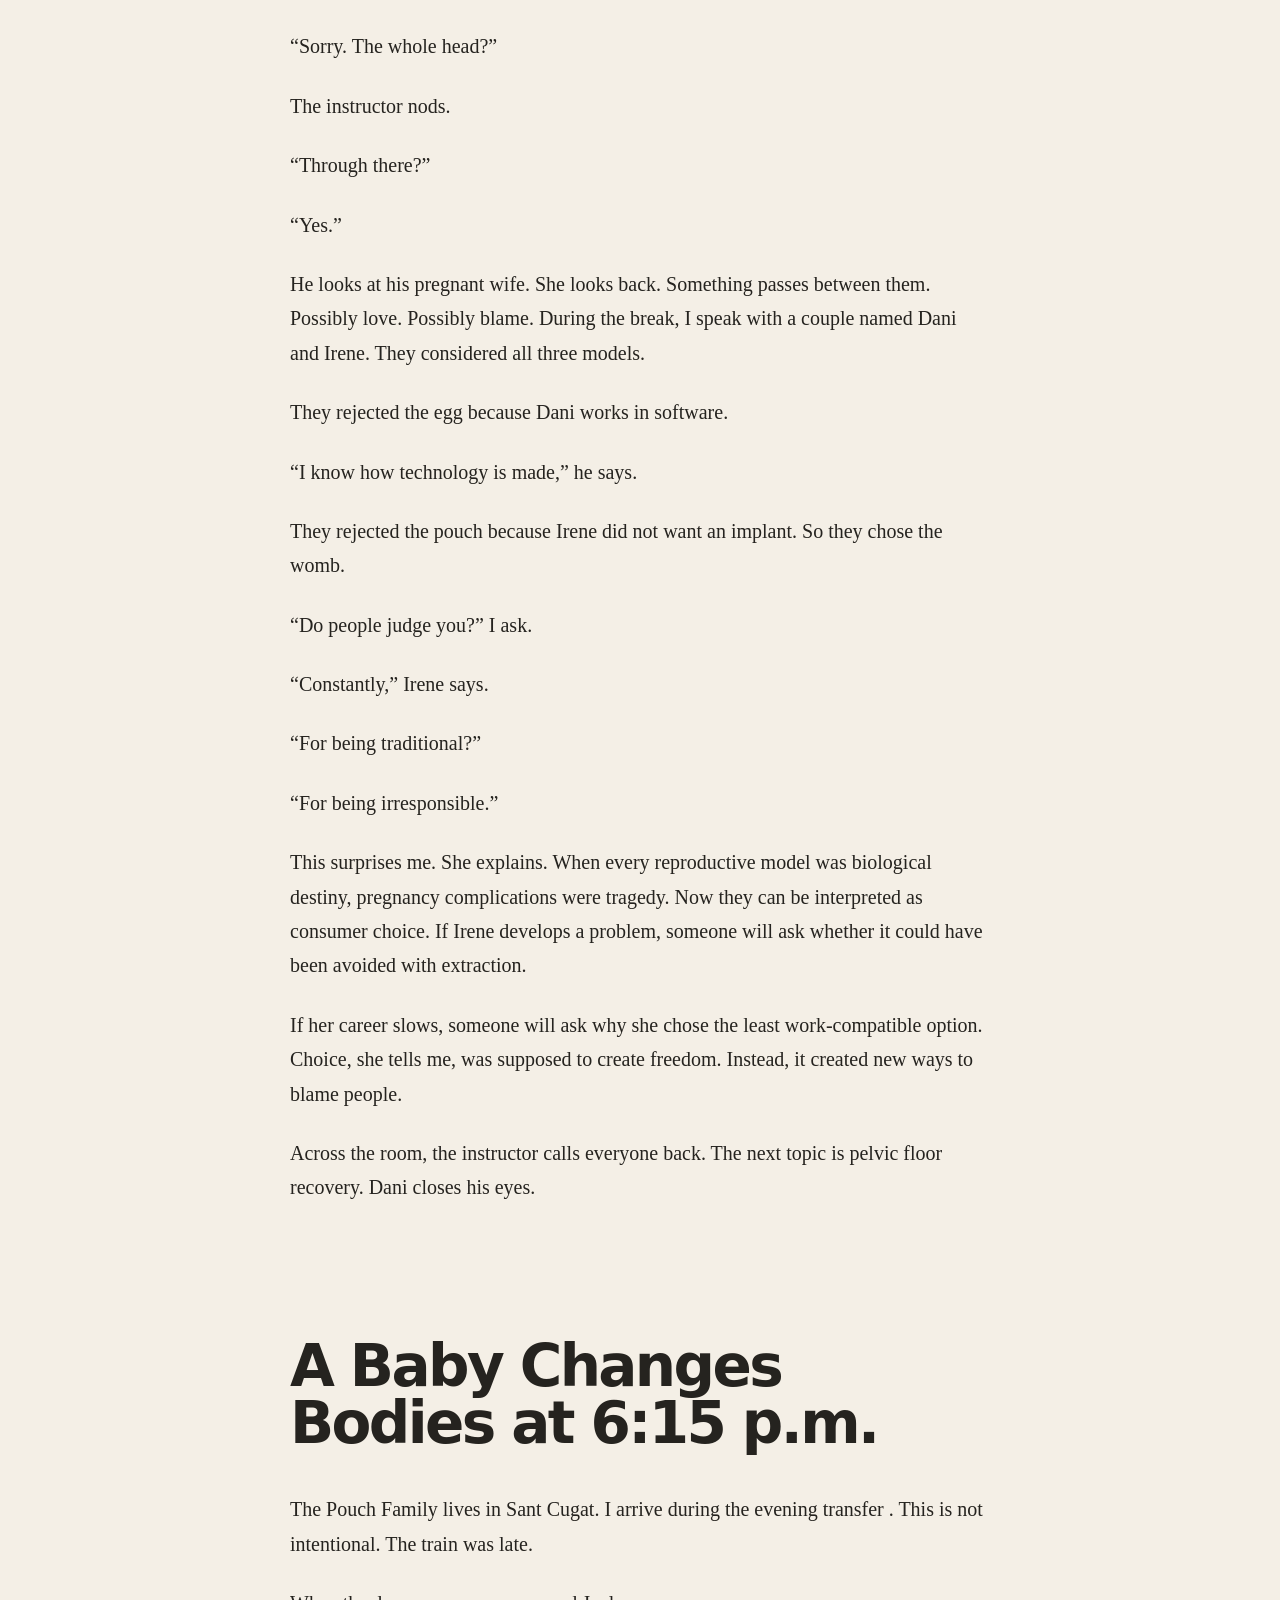
==== commit 609477da: "Add support button to navigation" ====
--- a/index.html
+++ b/index.html
@@ -127,6 +127,25 @@
   transform: translateY(-2px);
   background: color-mix(in srgb, var(--accent) 10%, transparent);
 }
+  .nav-support {
+  display: inline-flex;
+  align-items: center;
+  justify-content: center;
+  height: 38px;
+  padding: 0 14px;
+  margin-left: 4px;
+  border-radius: 999px;
+  background: var(--accent);
+  color: var(--paper);
+  text-decoration: none;
+  font: 700 13px var(--sans);
+  transition: transform 0.2s ease, opacity 0.2s ease;
+}
+
+.nav-support:hover {
+  transform: translateY(-1px);
+  opacity: 0.9;
+}
 </style>
 </head>
 <body>
@@ -140,6 +159,14 @@
     <a class="lang-link active" href="index.html" aria-label="English version">EN</a>
     <a class="lang-link" href="es.html" aria-label="Versión en español">ES</a>
     <a class="lang-link" href="pl.html" aria-label="Wersja polska">PL</a>
+        <a
+      class="nav-support"
+      href="https://buymeacoffee.com/djkwlab"
+      target="_blank"
+      rel="noopener noreferrer"
+    >
+      Support
+    </a>
     <button id="smaller" aria-label="Decrease text size">A−</button>
     <button id="larger" aria-label="Increase text size">A+</button>
     <button id="widthBtn" aria-label="Change reading width">↔</button>
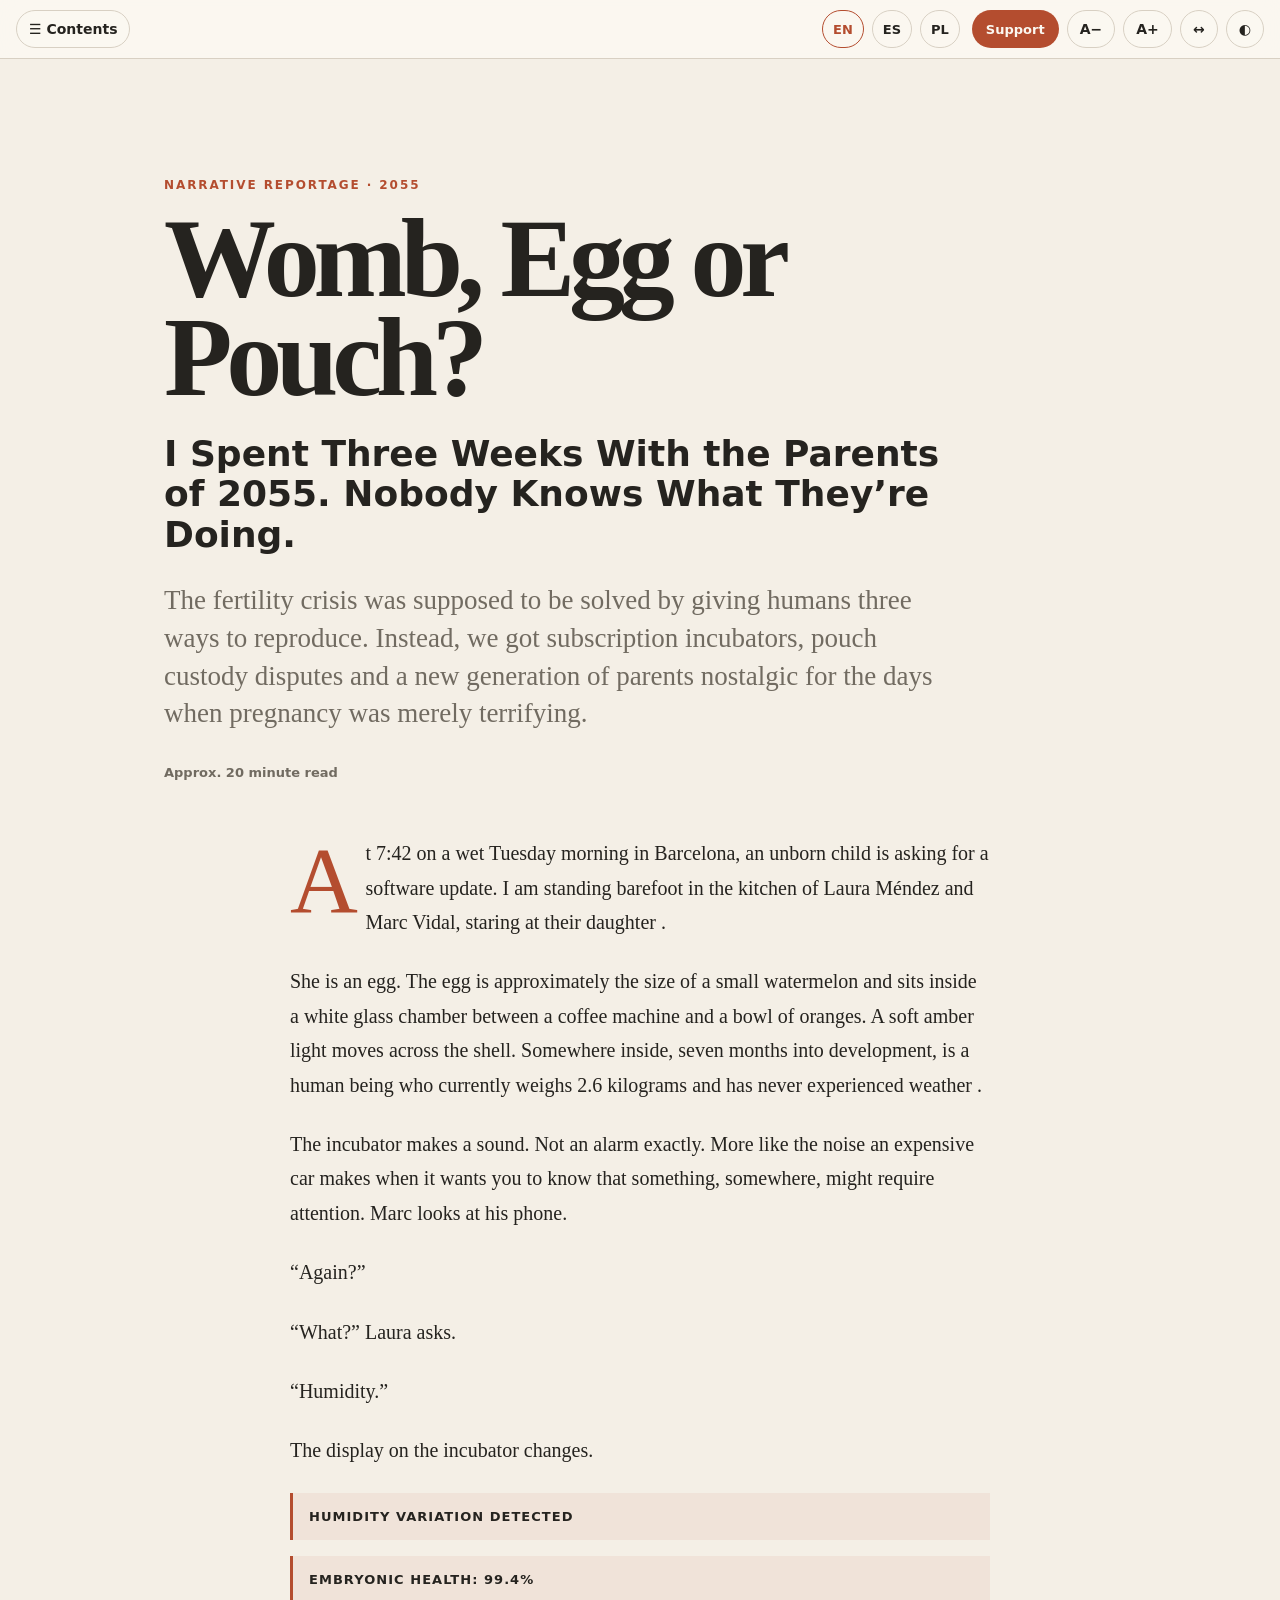
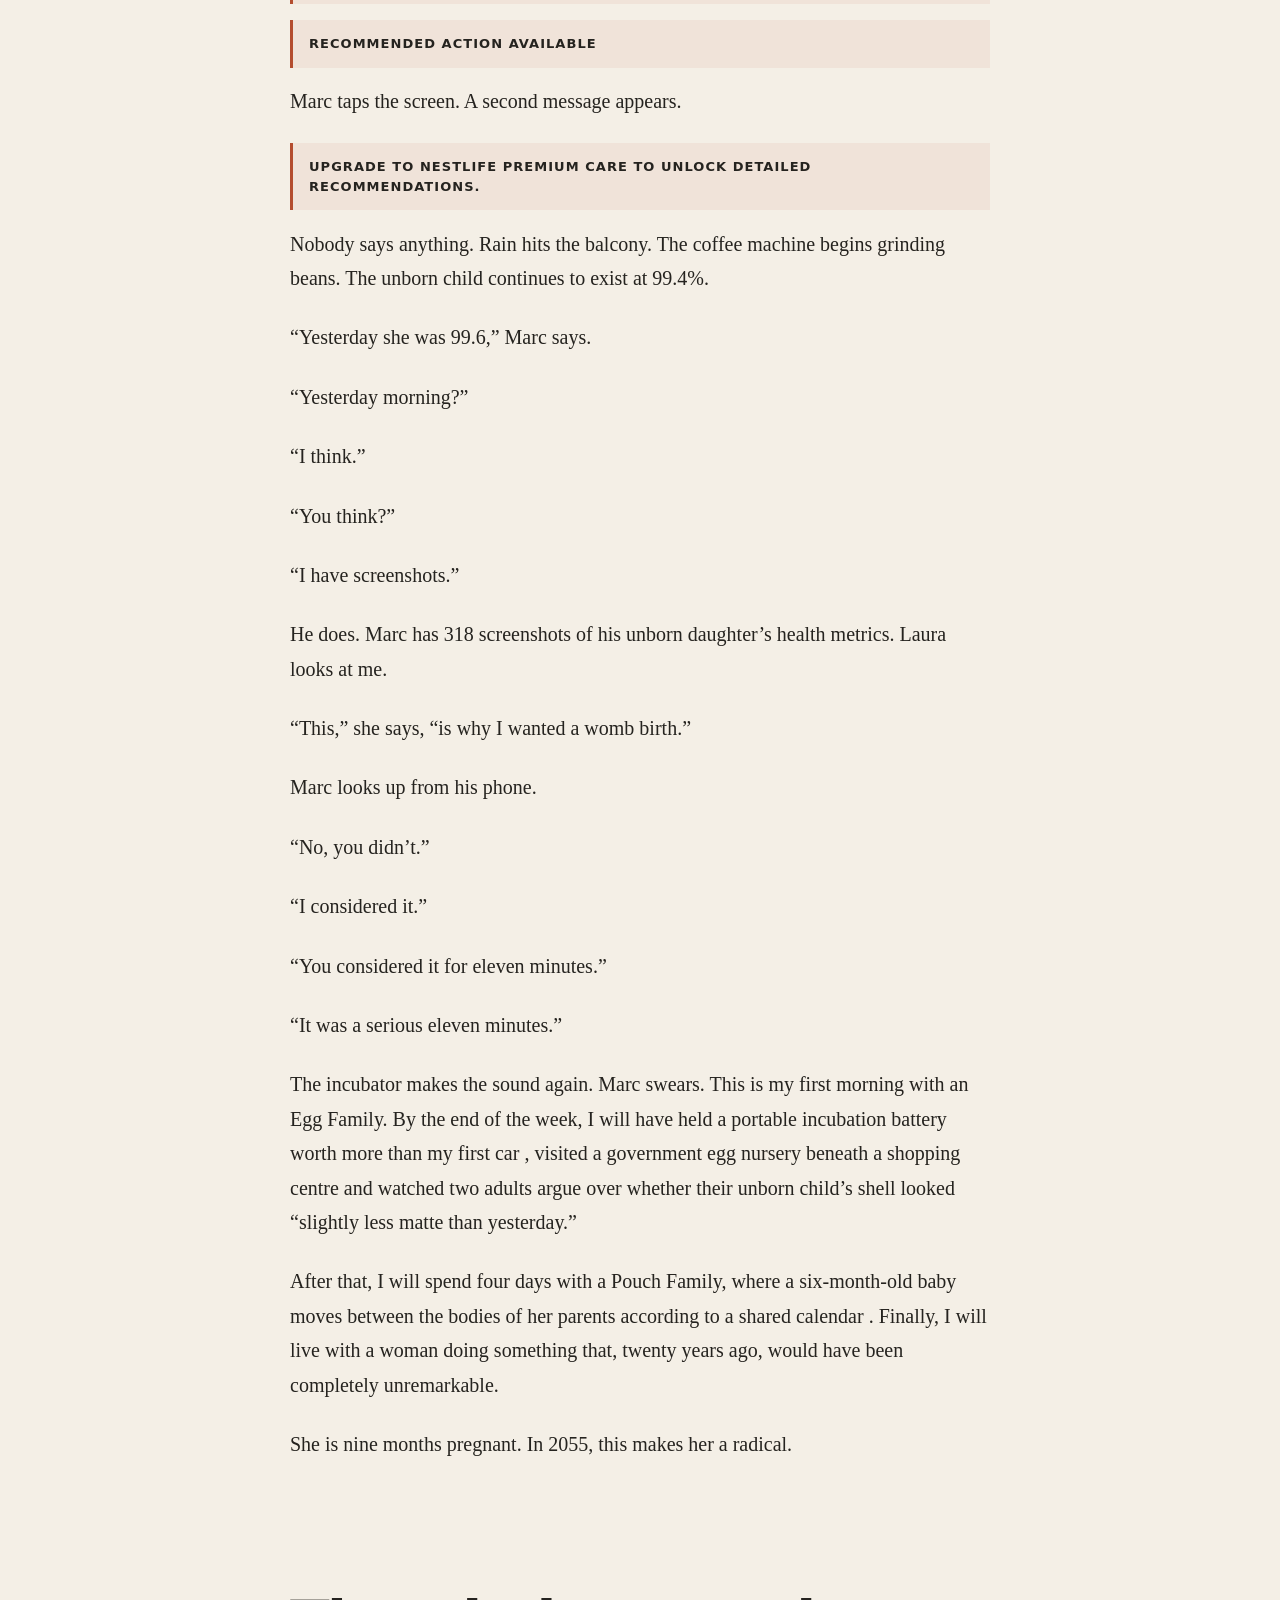
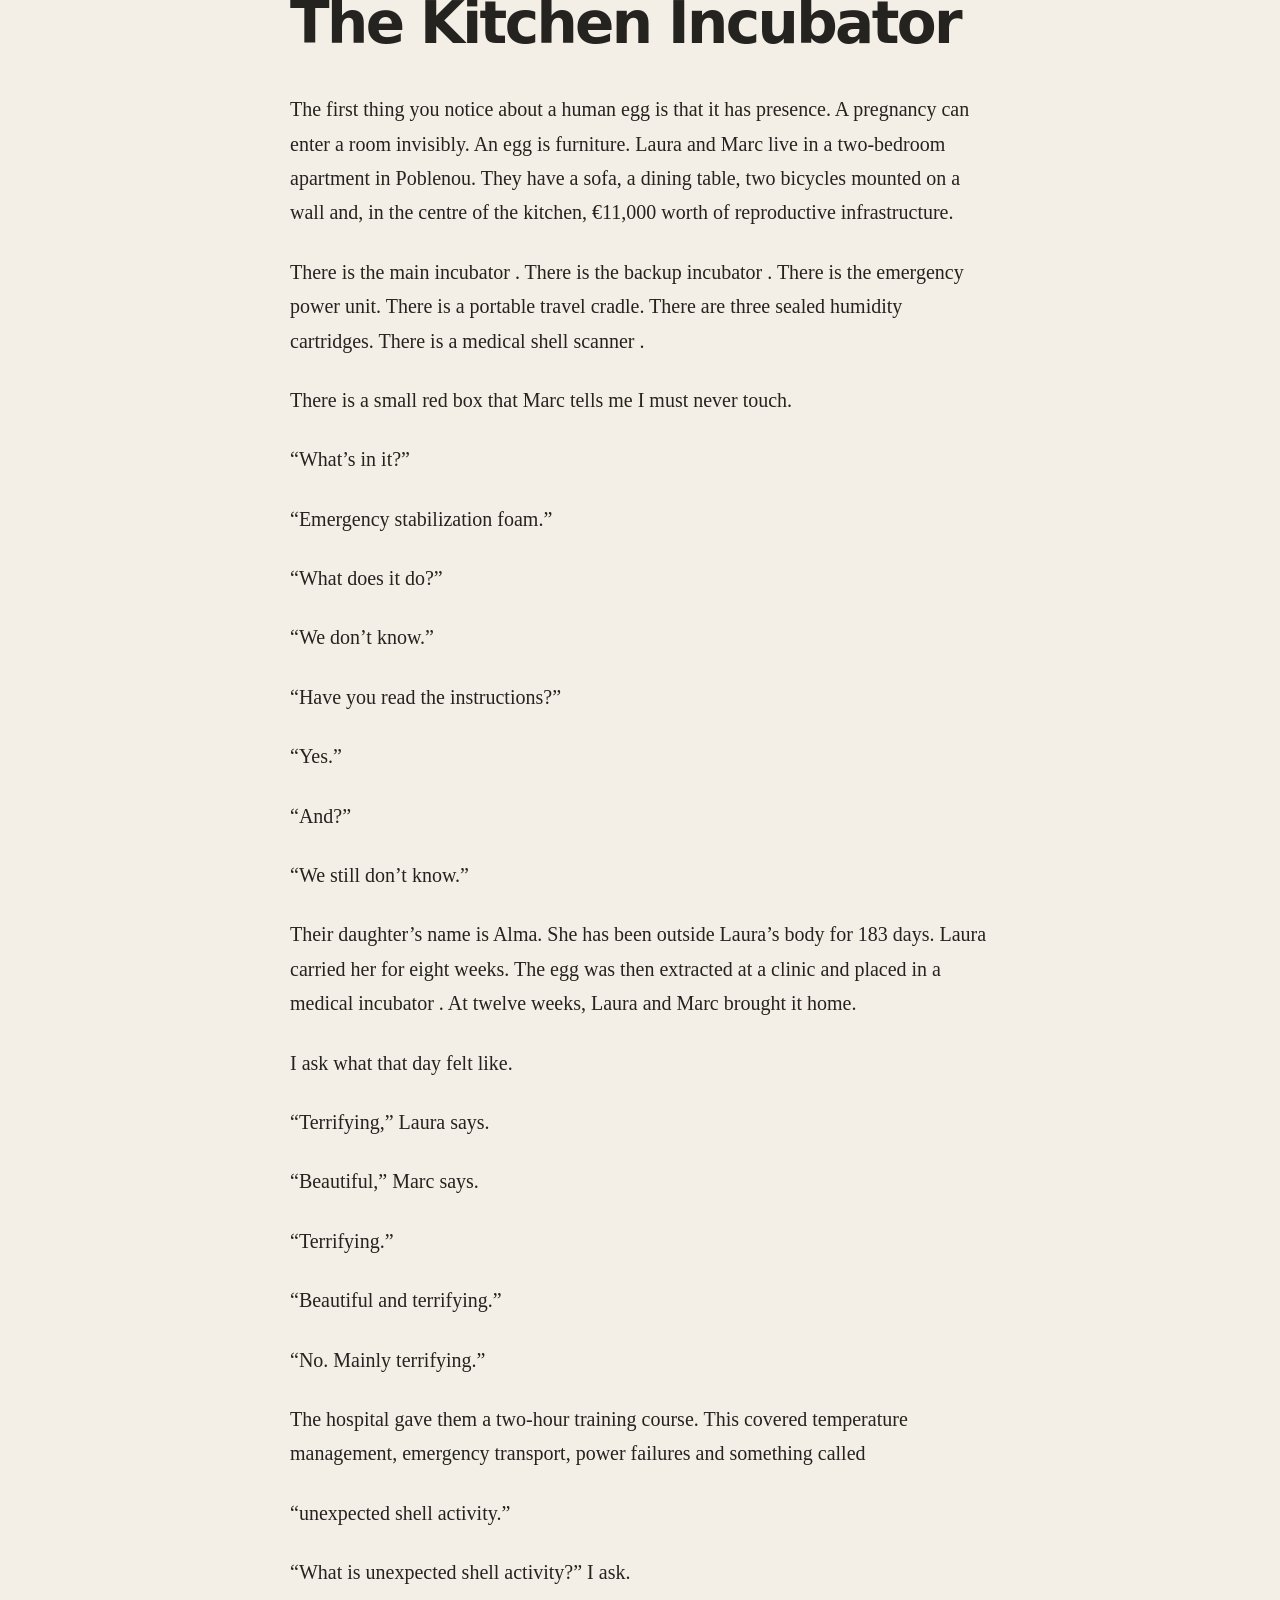
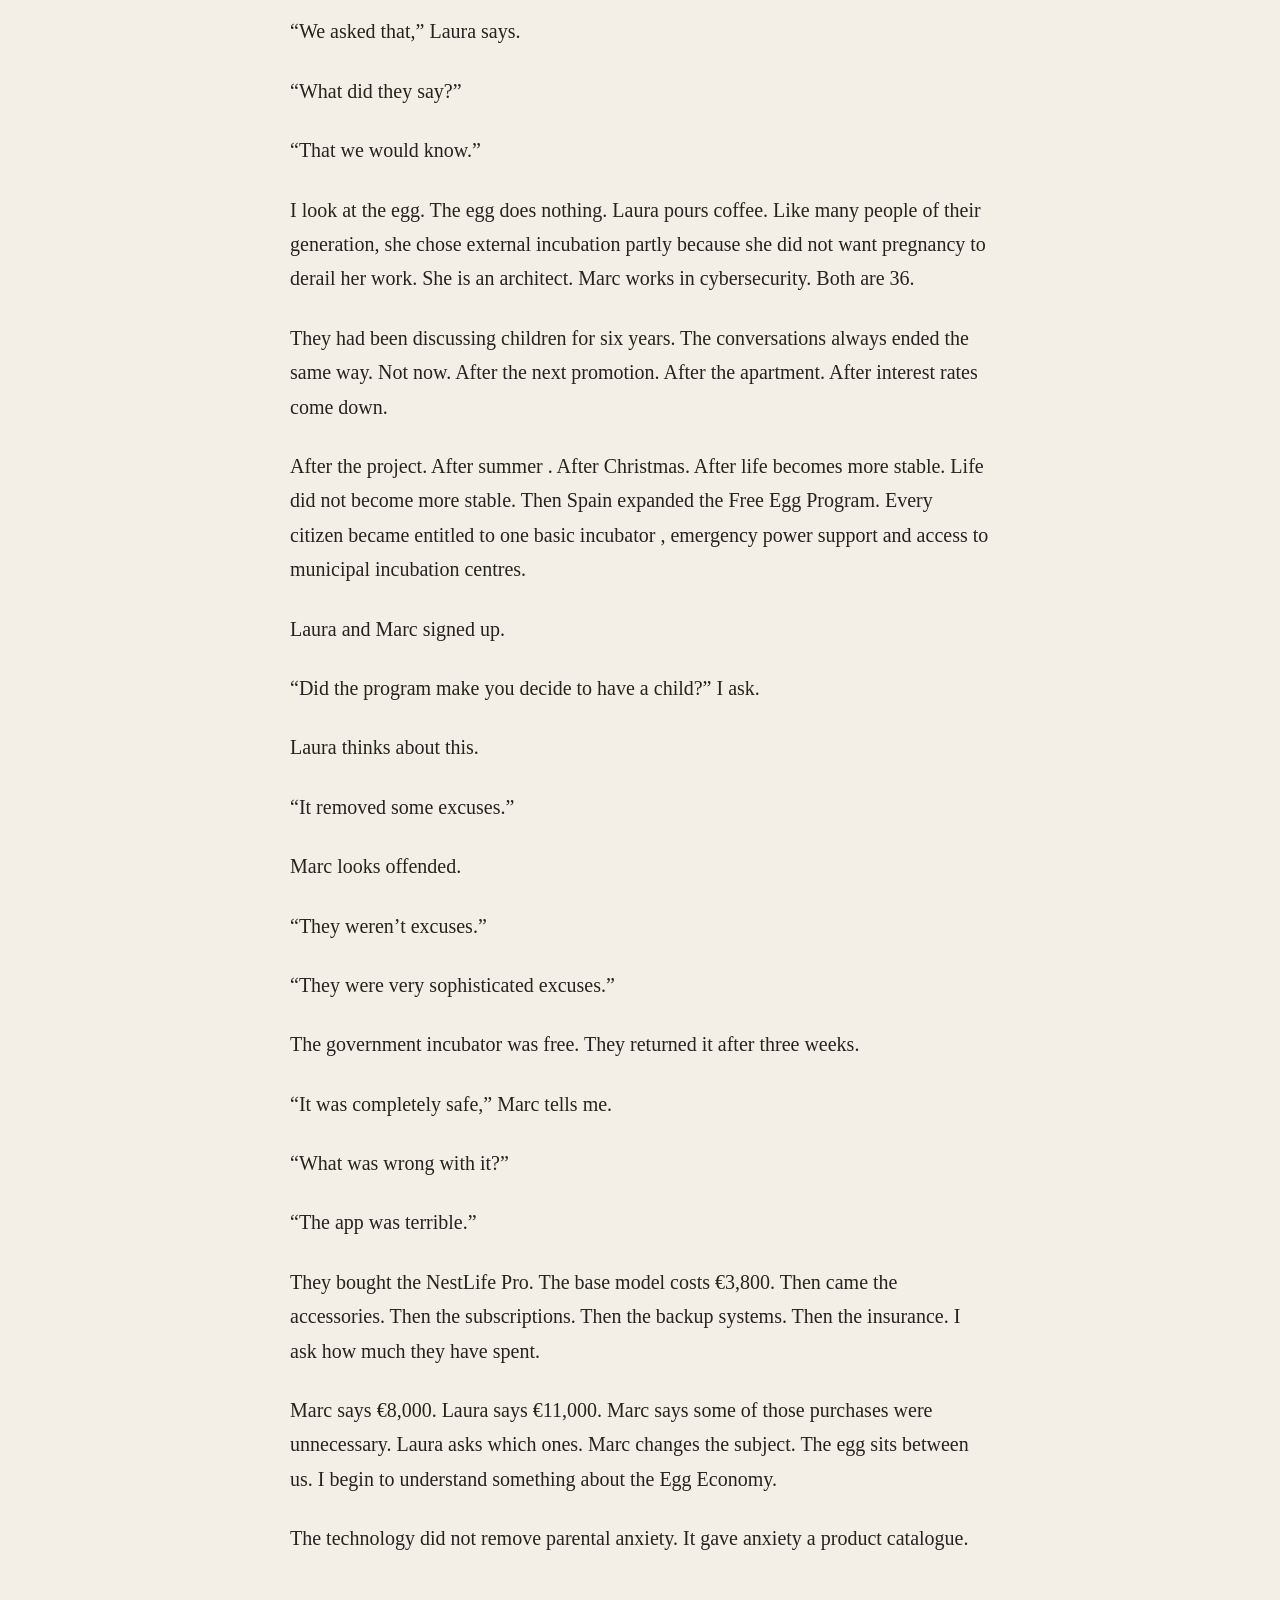
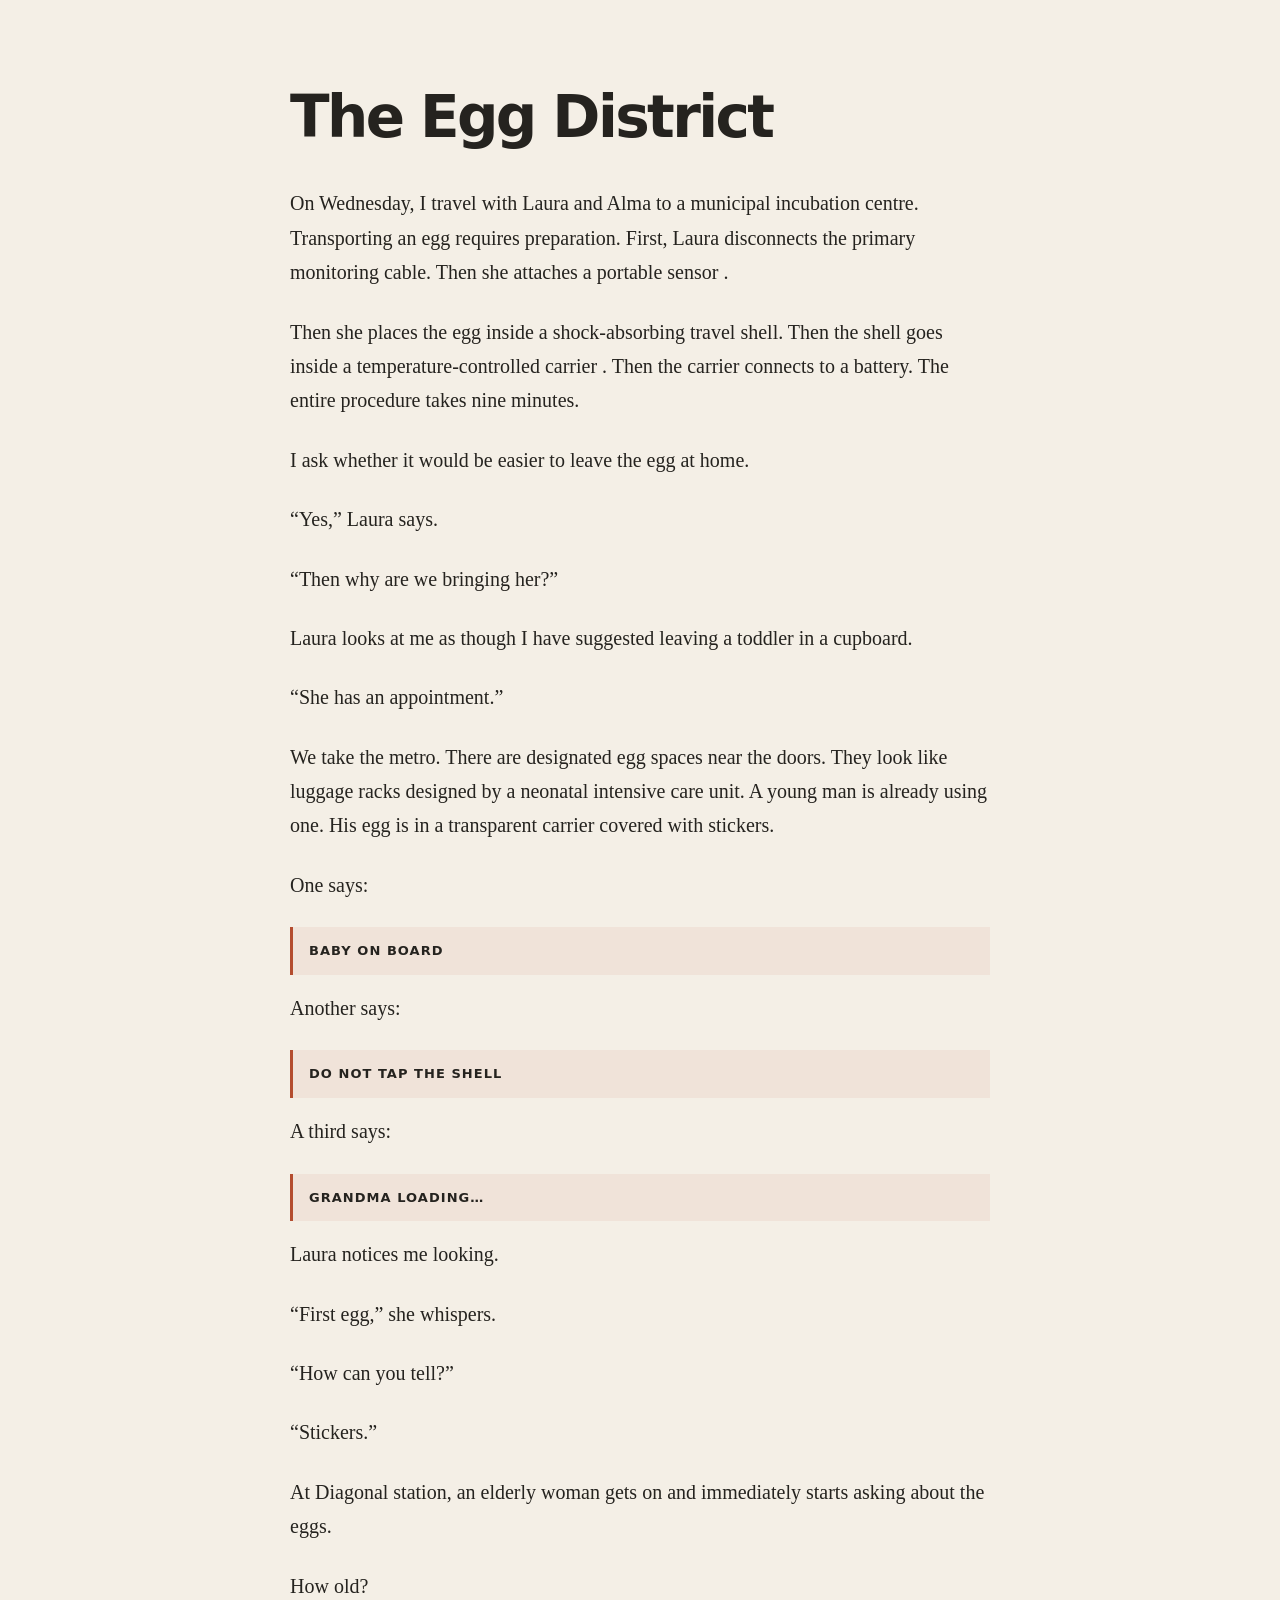
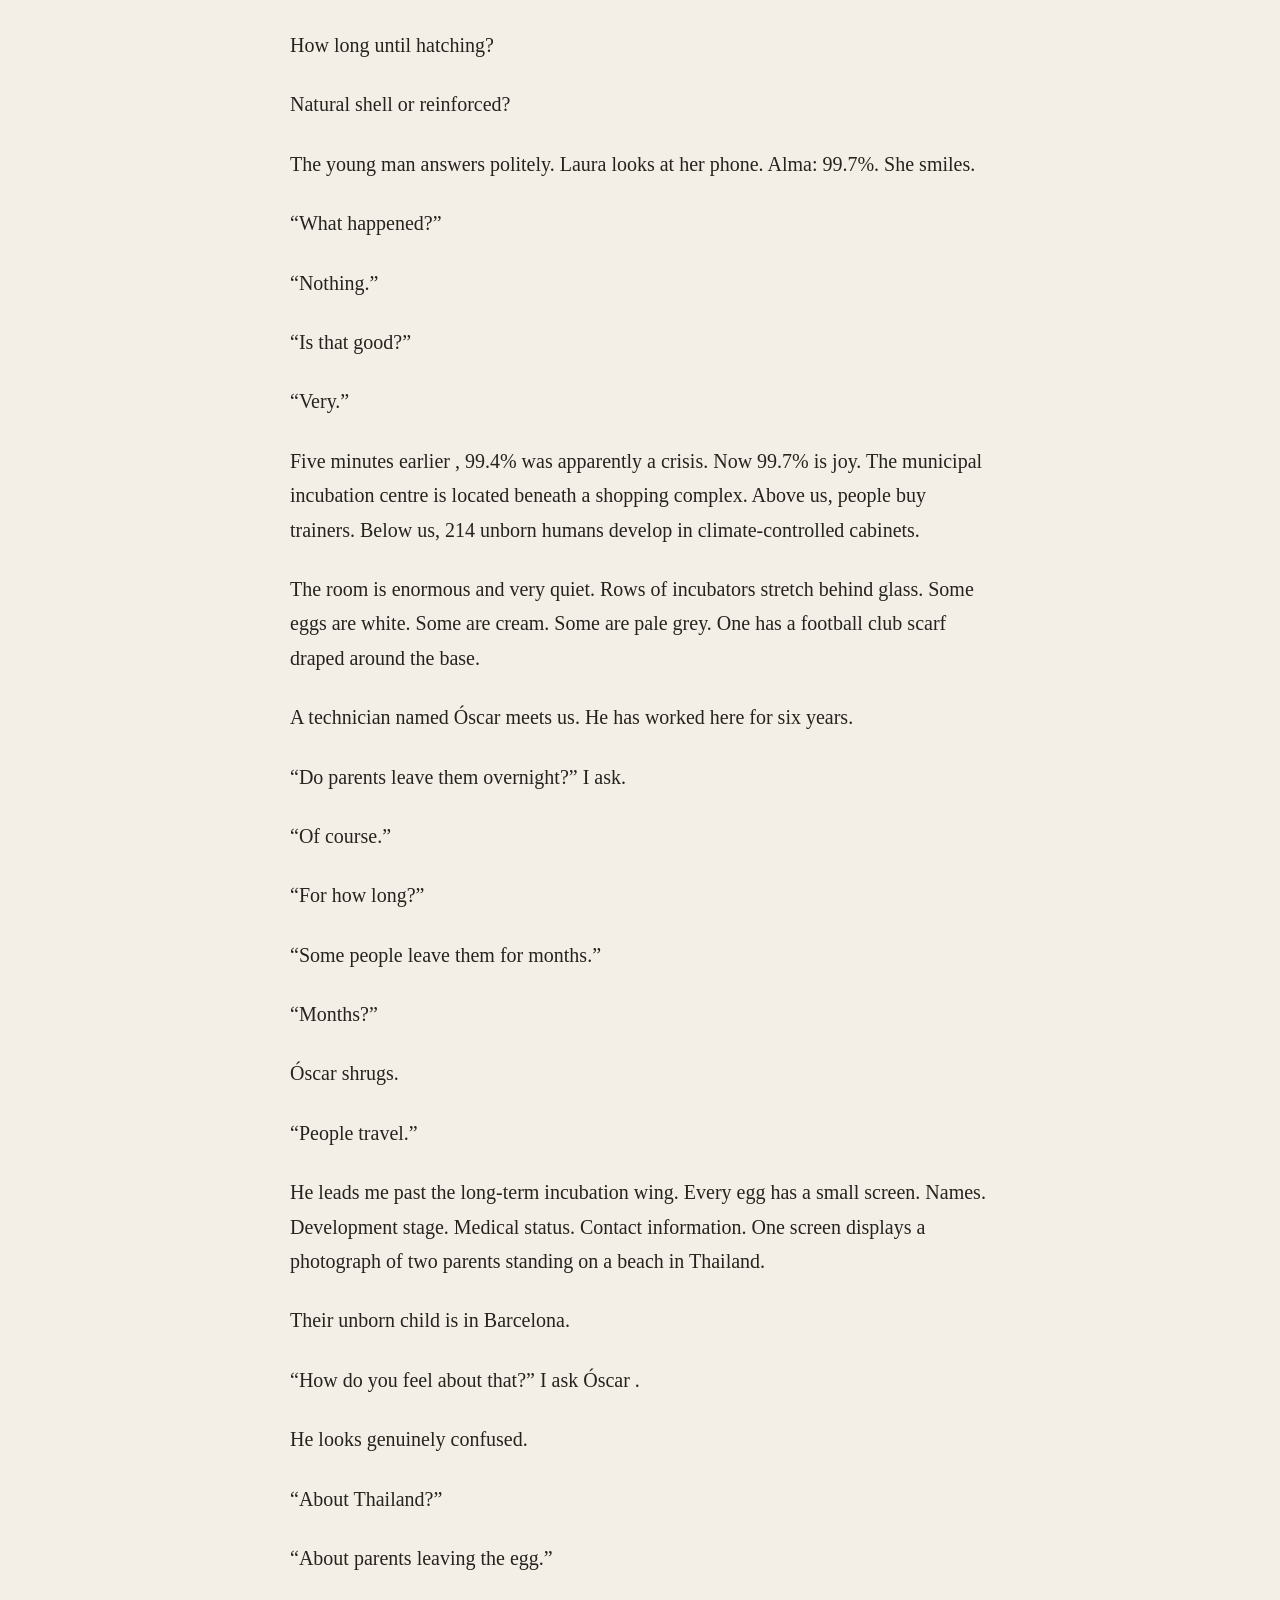
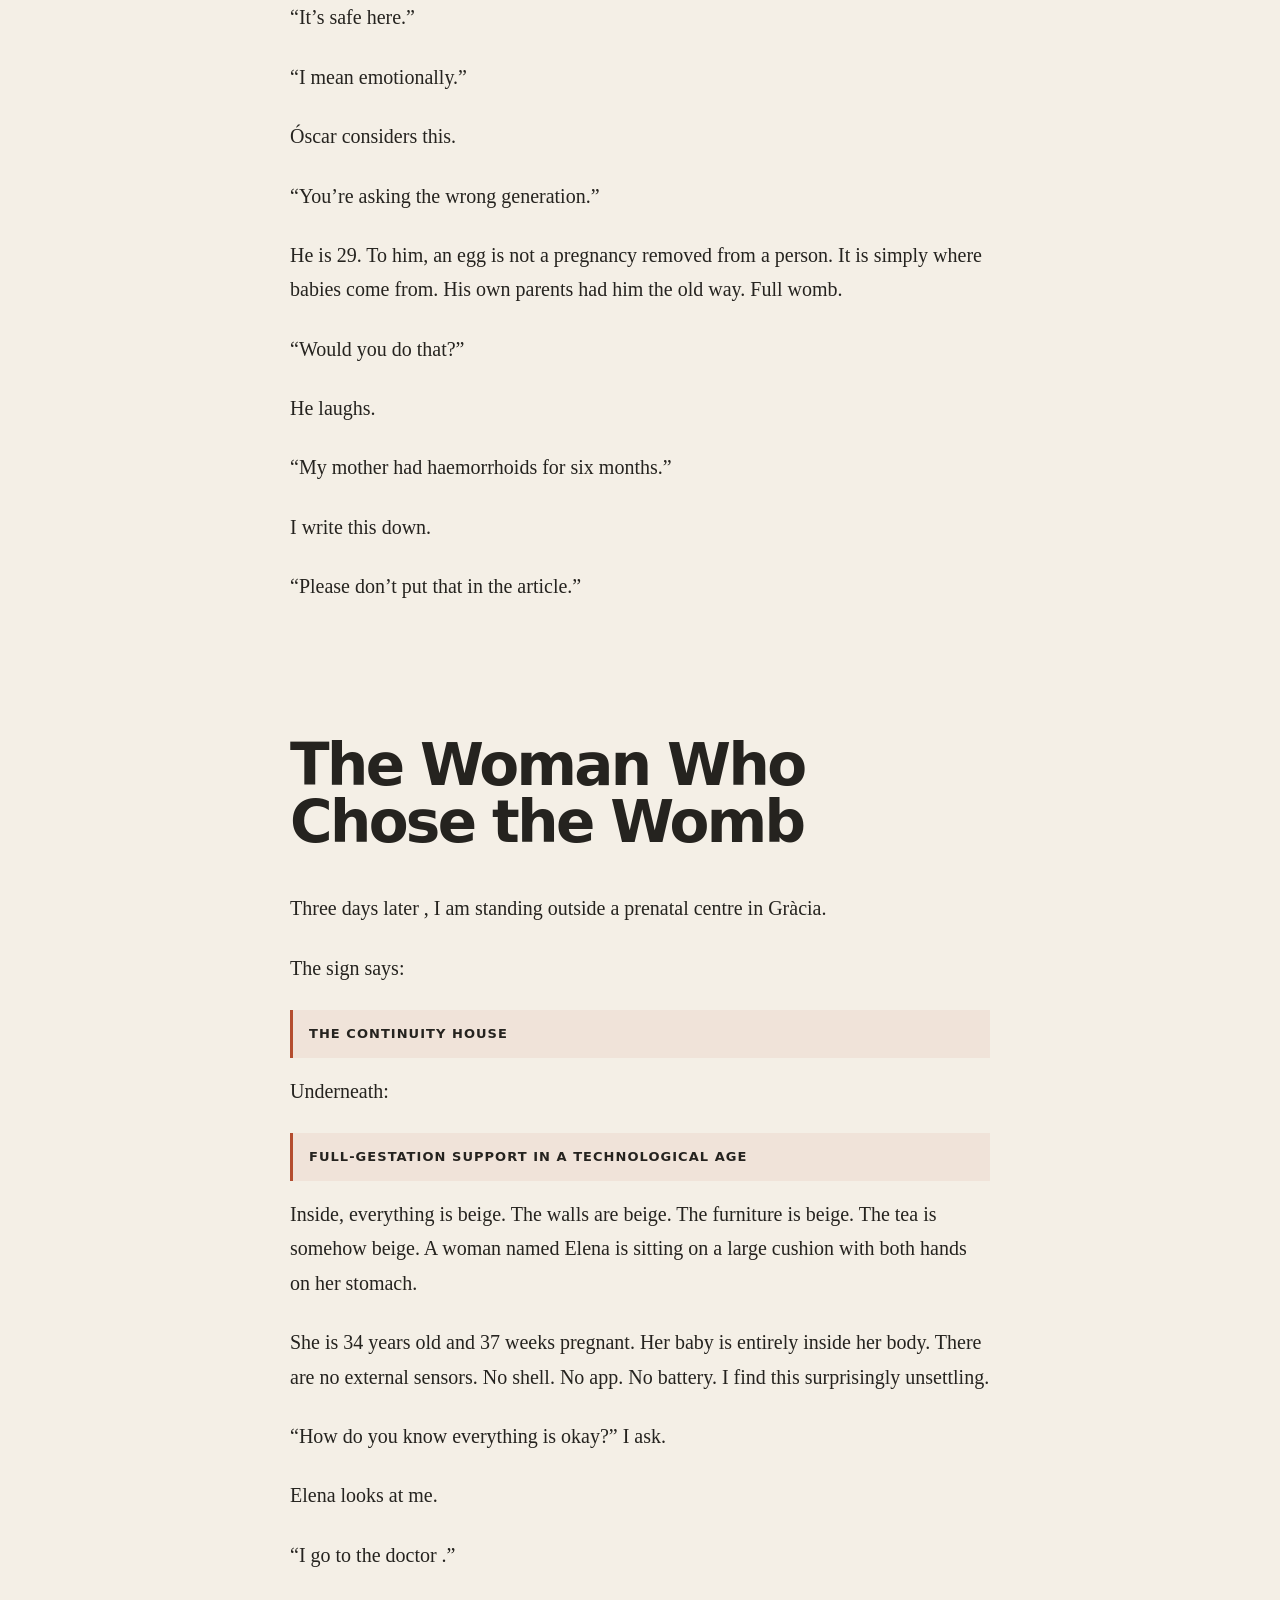
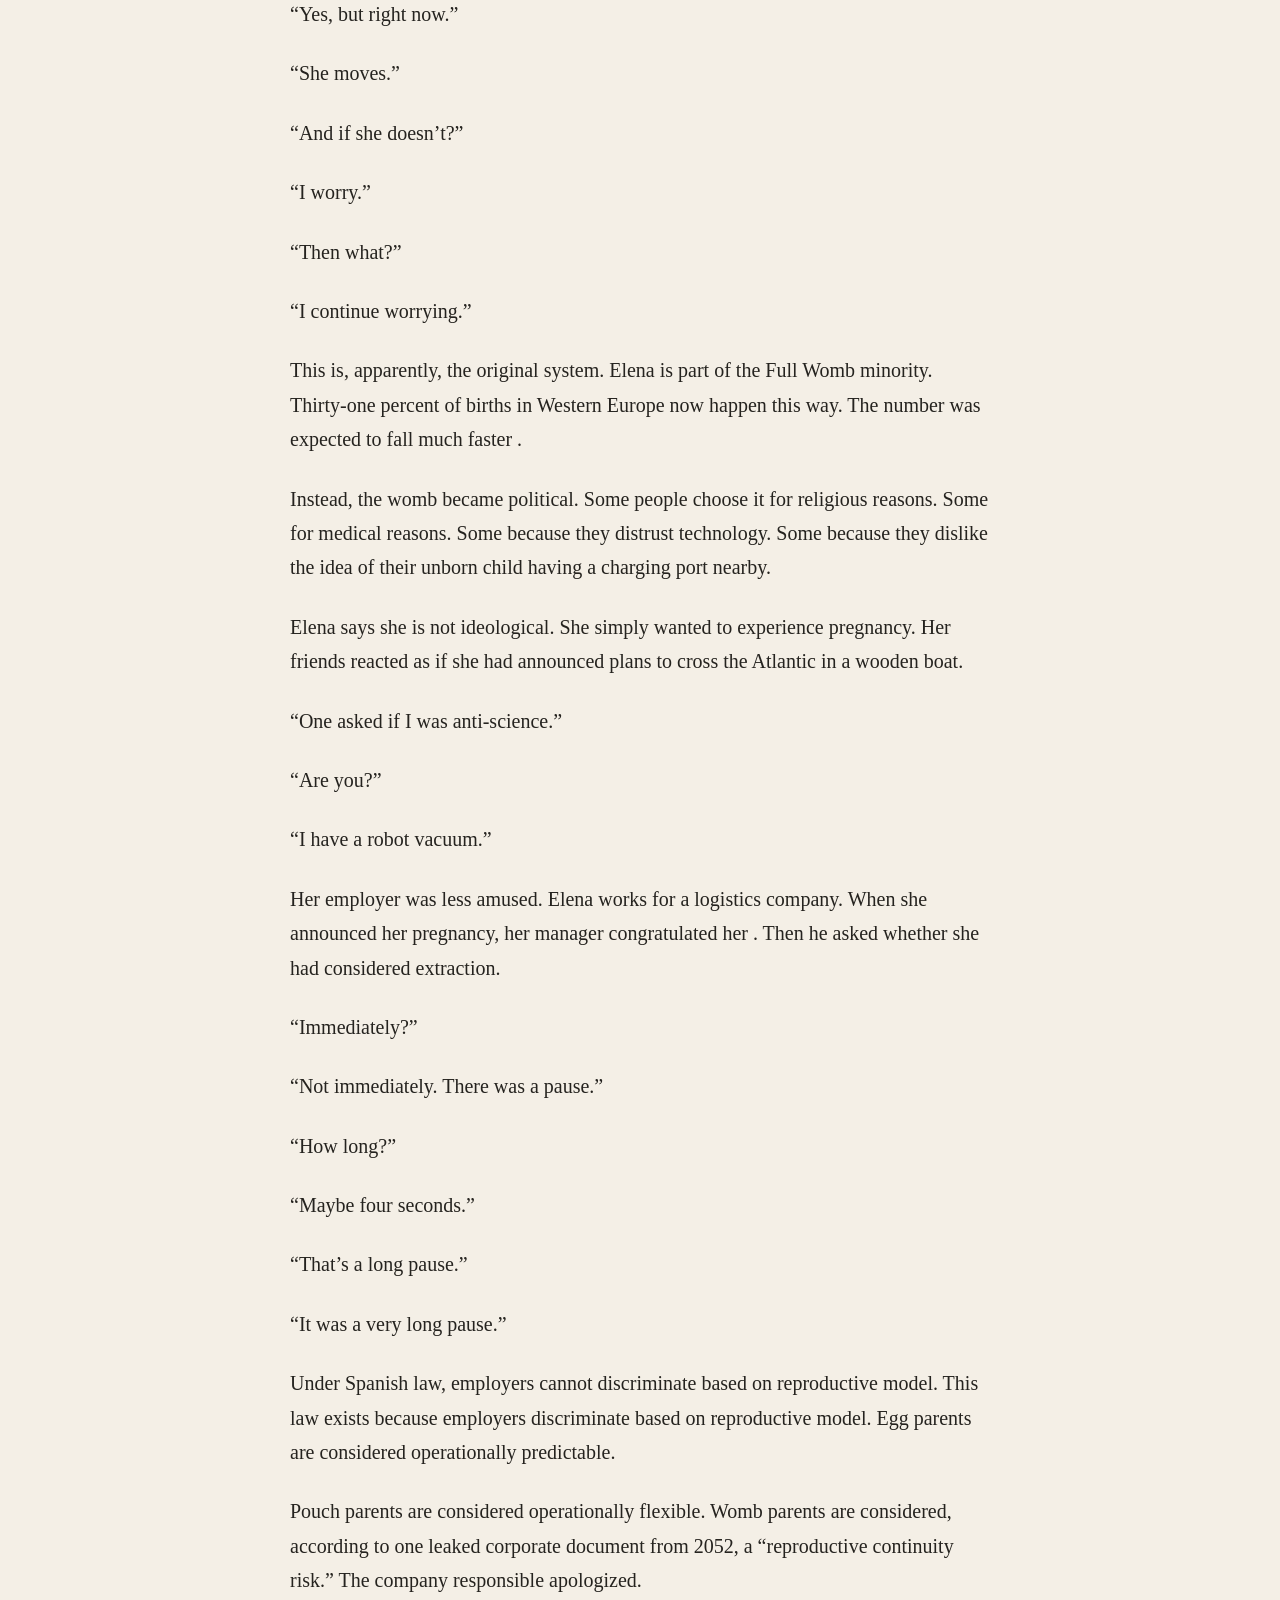
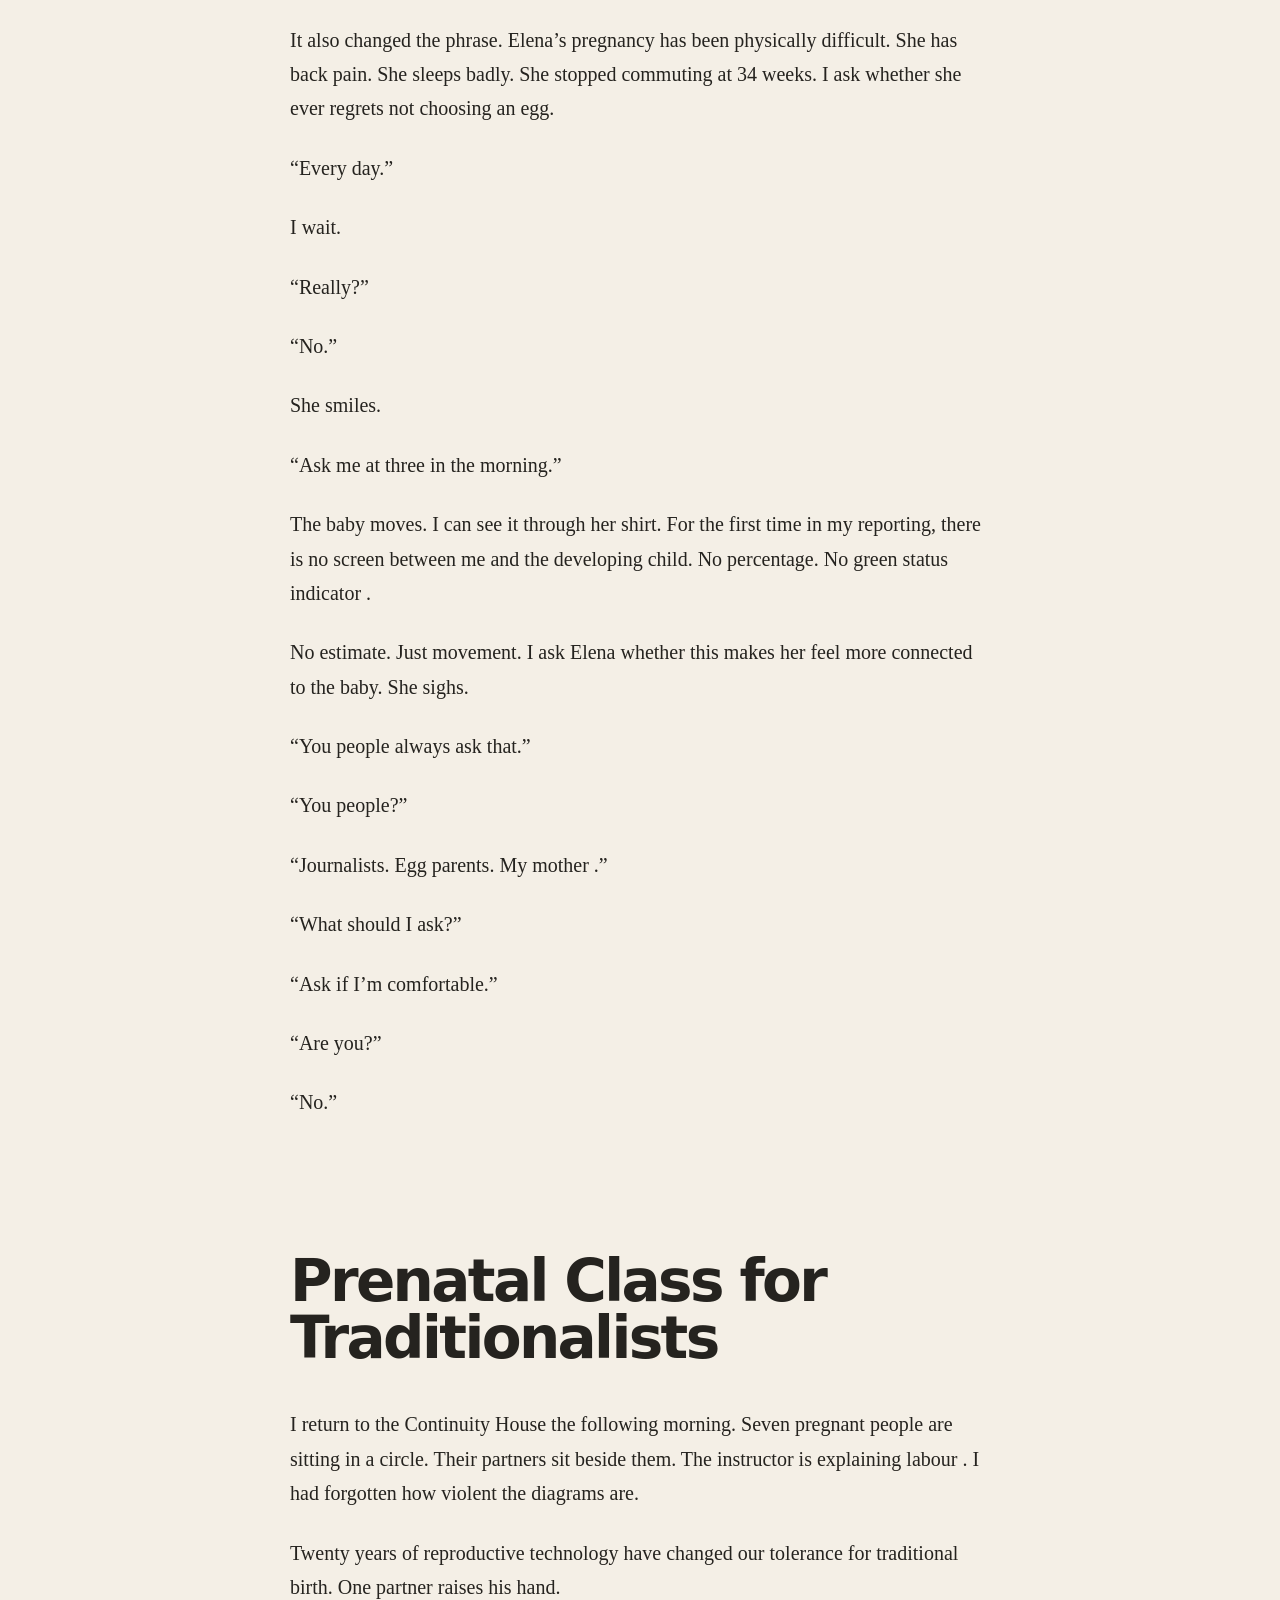
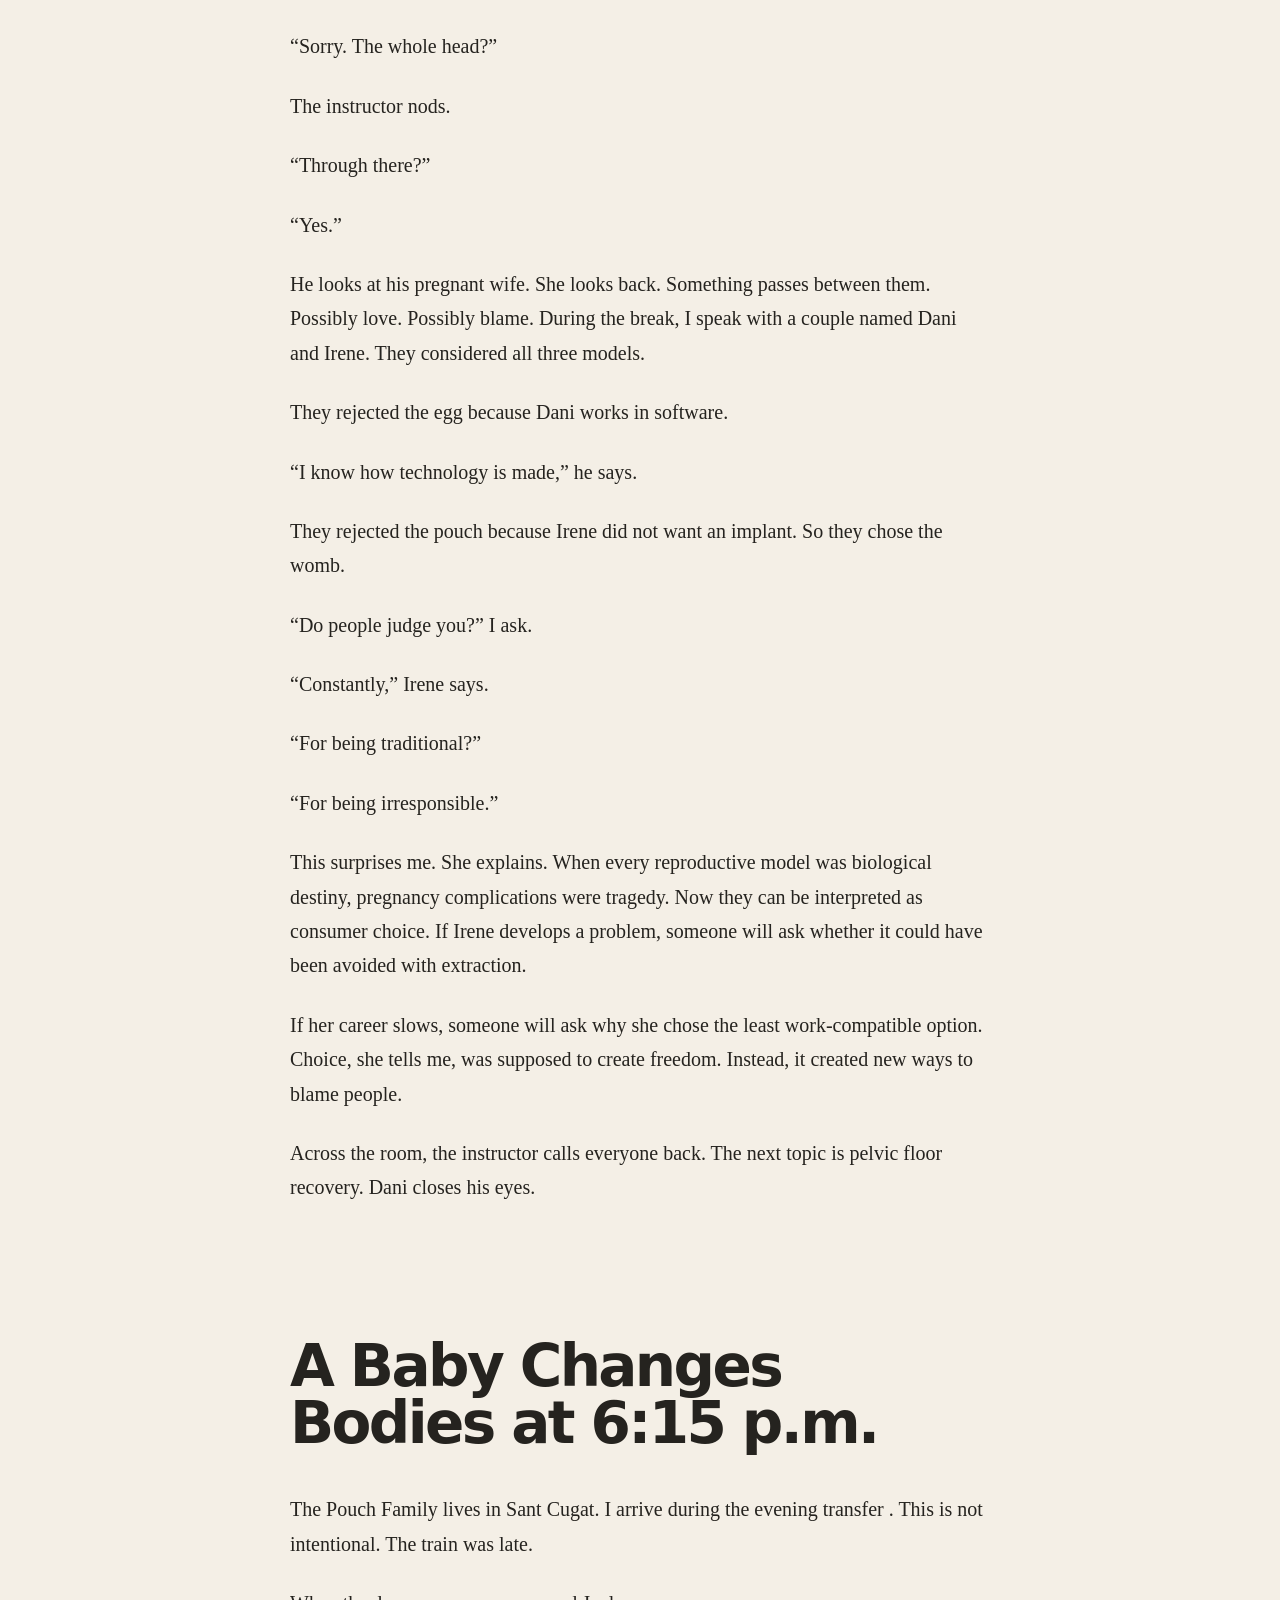
==== commit 61df31c8: "Add styles for language link and support card" ====
--- a/index.html
+++ b/index.html
@@ -41,6 +41,11 @@
   min-width:38px; height:38px; padding:0 12px; cursor:pointer; font:600 14px var(--sans);
 }
 button:hover { border-color:var(--accent); }
+.lang-link {
+  display:inline-flex; align-items:center; justify-content:center; min-width:38px; height:38px;
+  padding:0 10px; border:1px solid var(--line); border-radius:999px; color:var(--text);
+  text-decoration:none; font:700 13px var(--sans);
+}
 .lang-link:hover, .lang-link.active { border-color:var(--accent); color:var(--accent); }
 .hero { max-width:1000px; margin:0 auto; padding:clamp(56px,10vw,120px) 24px 56px; }
 .kicker { font:700 12px/1 var(--sans); letter-spacing:.16em; text-transform:uppercase; color:var(--accent); }
@@ -85,8 +90,7 @@
   body { background:white; }
   .hero,.layout { padding-left:0; padding-right:0; }
 }
-
-.support-card {
+    .support-card {
   width: min(100%, var(--measure));
   margin: 80px auto 32px;
   padding: clamp(28px, 5vw, 48px);
@@ -127,7 +131,7 @@
   transform: translateY(-2px);
   background: color-mix(in srgb, var(--accent) 10%, transparent);
 }
-  .nav-support {
+    .nav-support {
   display: inline-flex;
   align-items: center;
   justify-content: center;
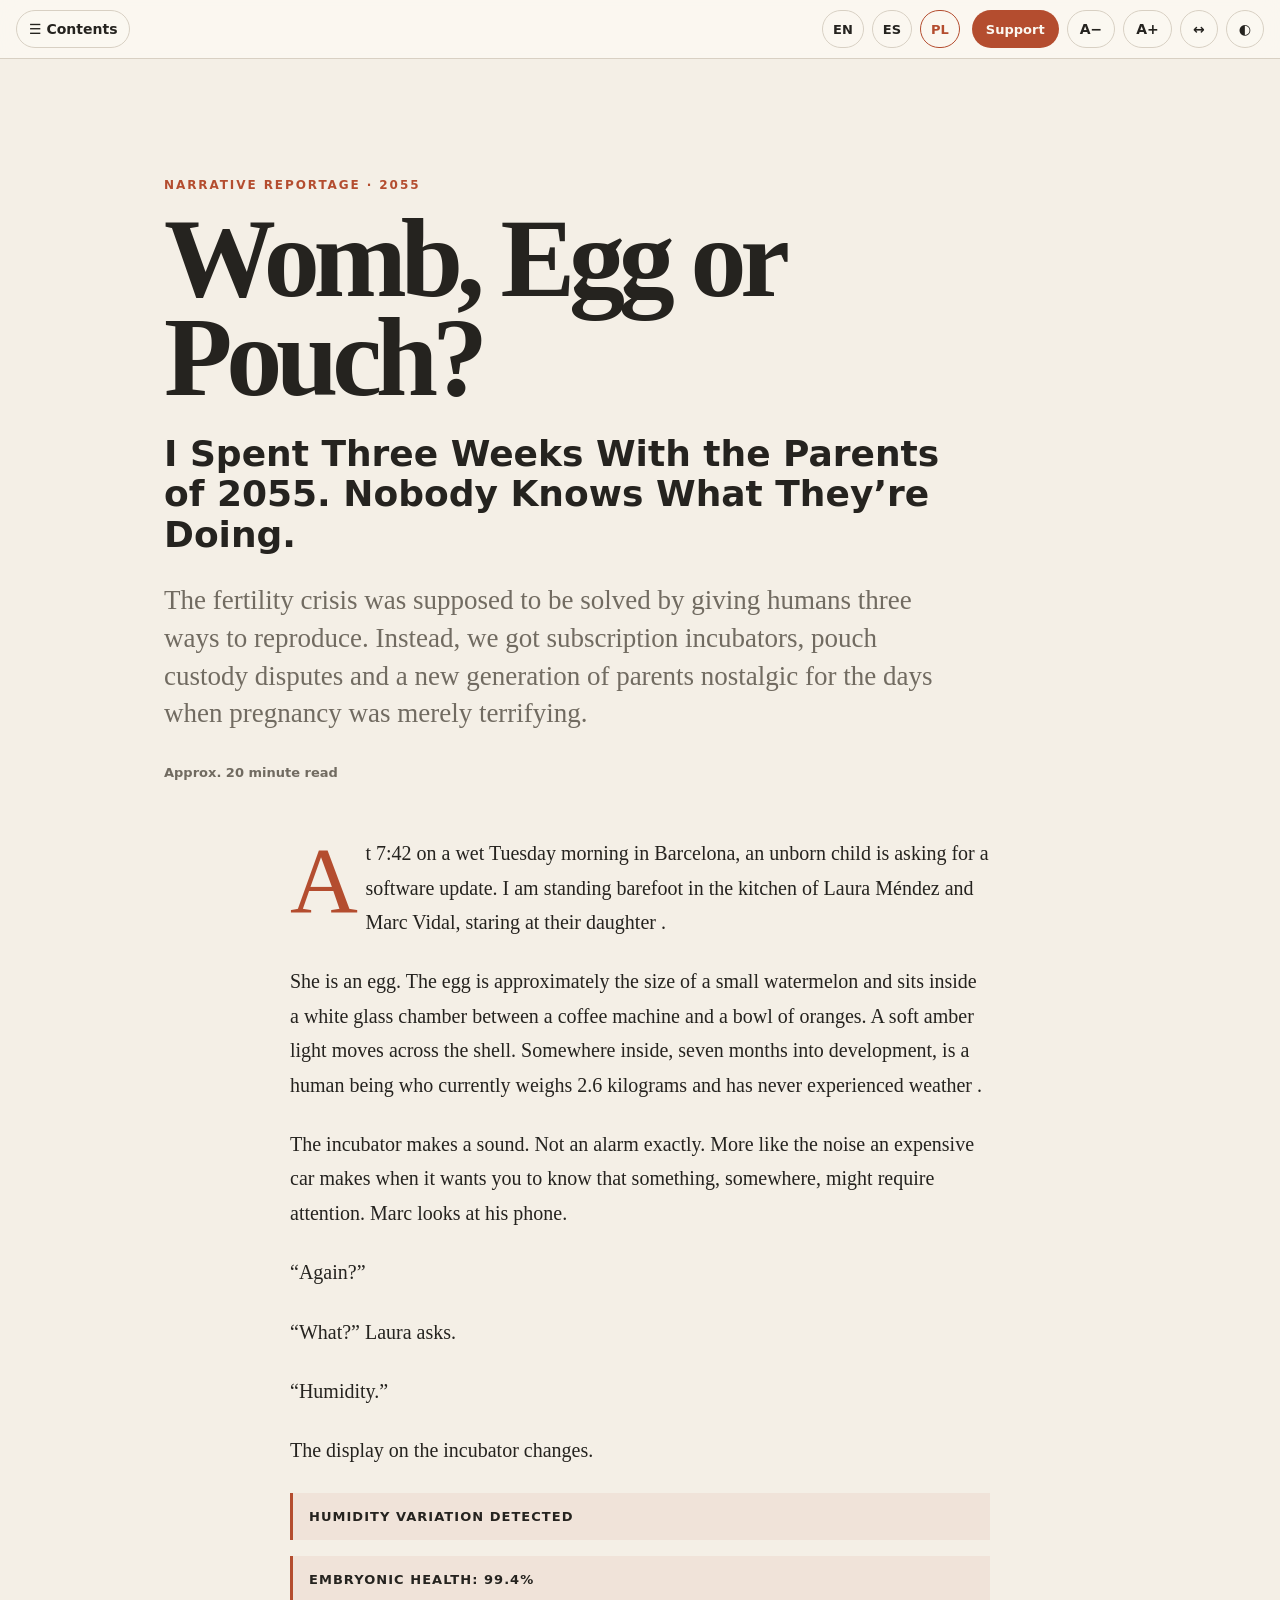
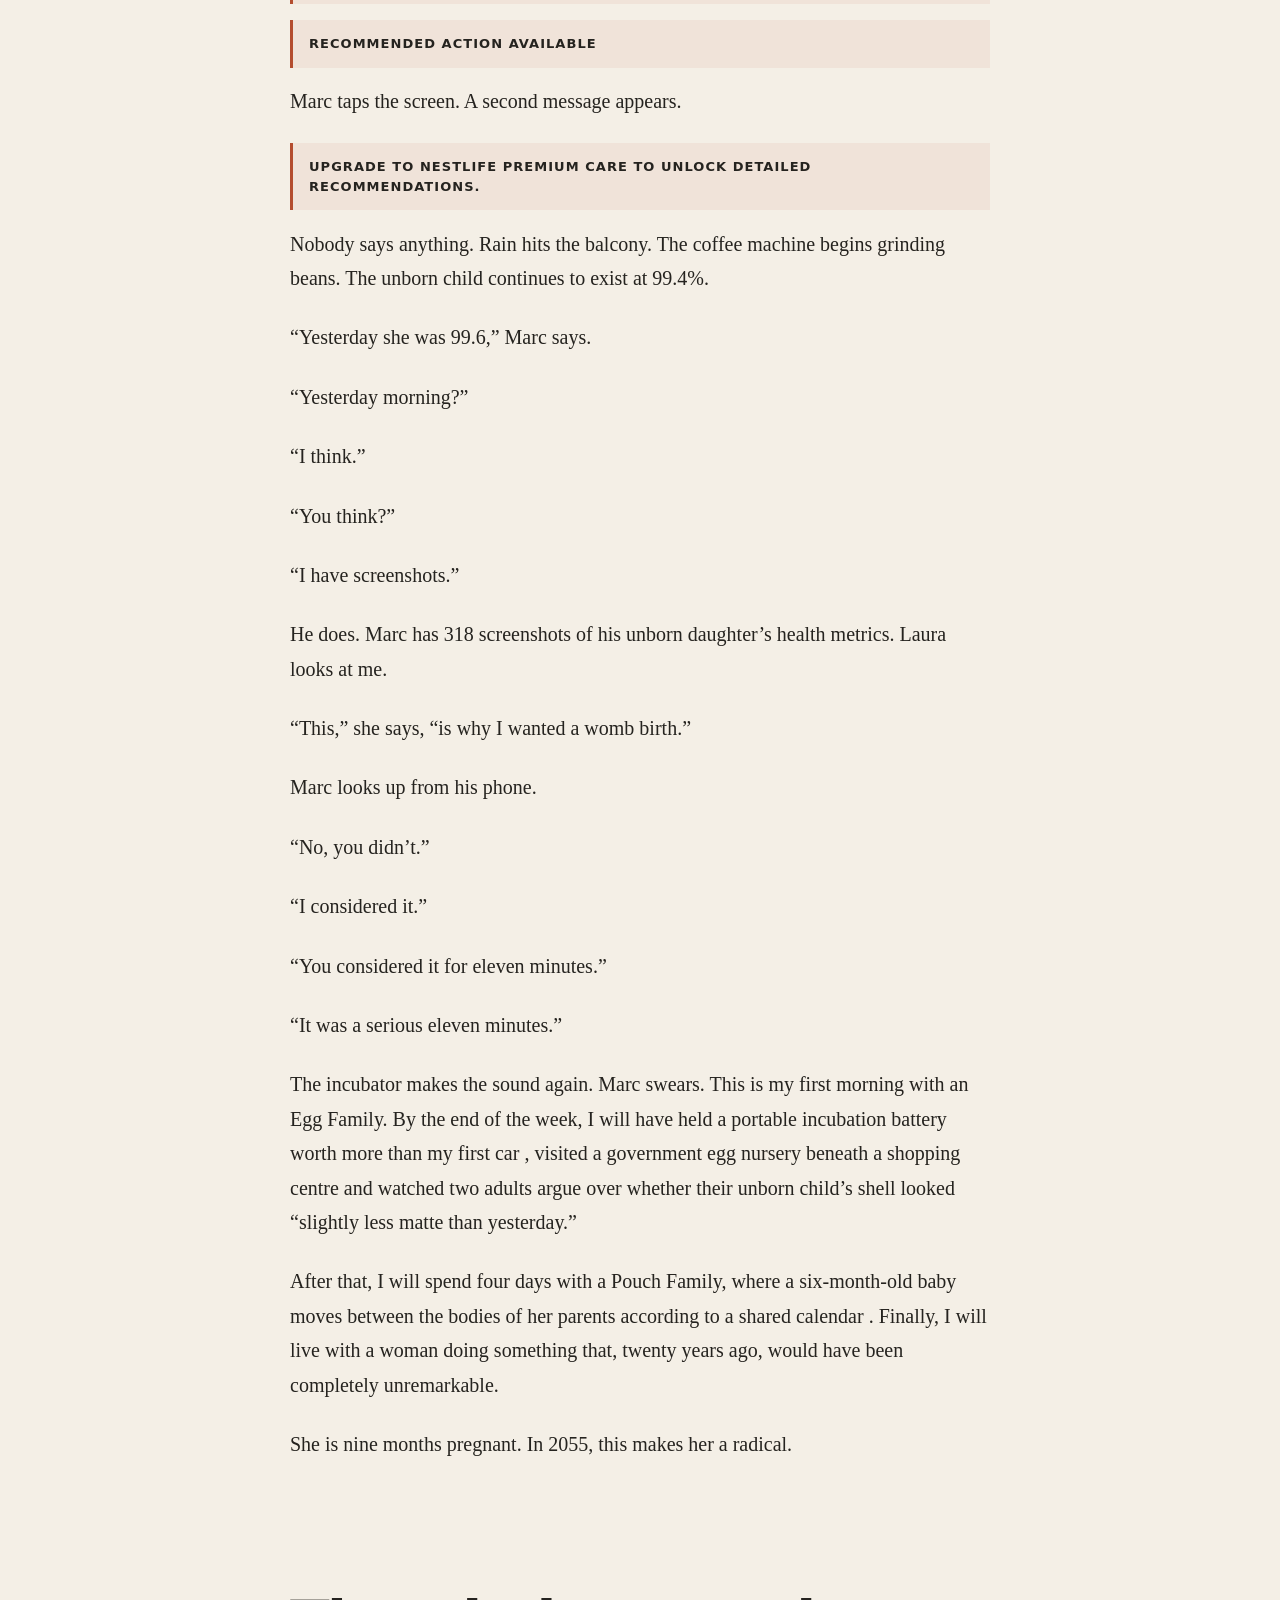
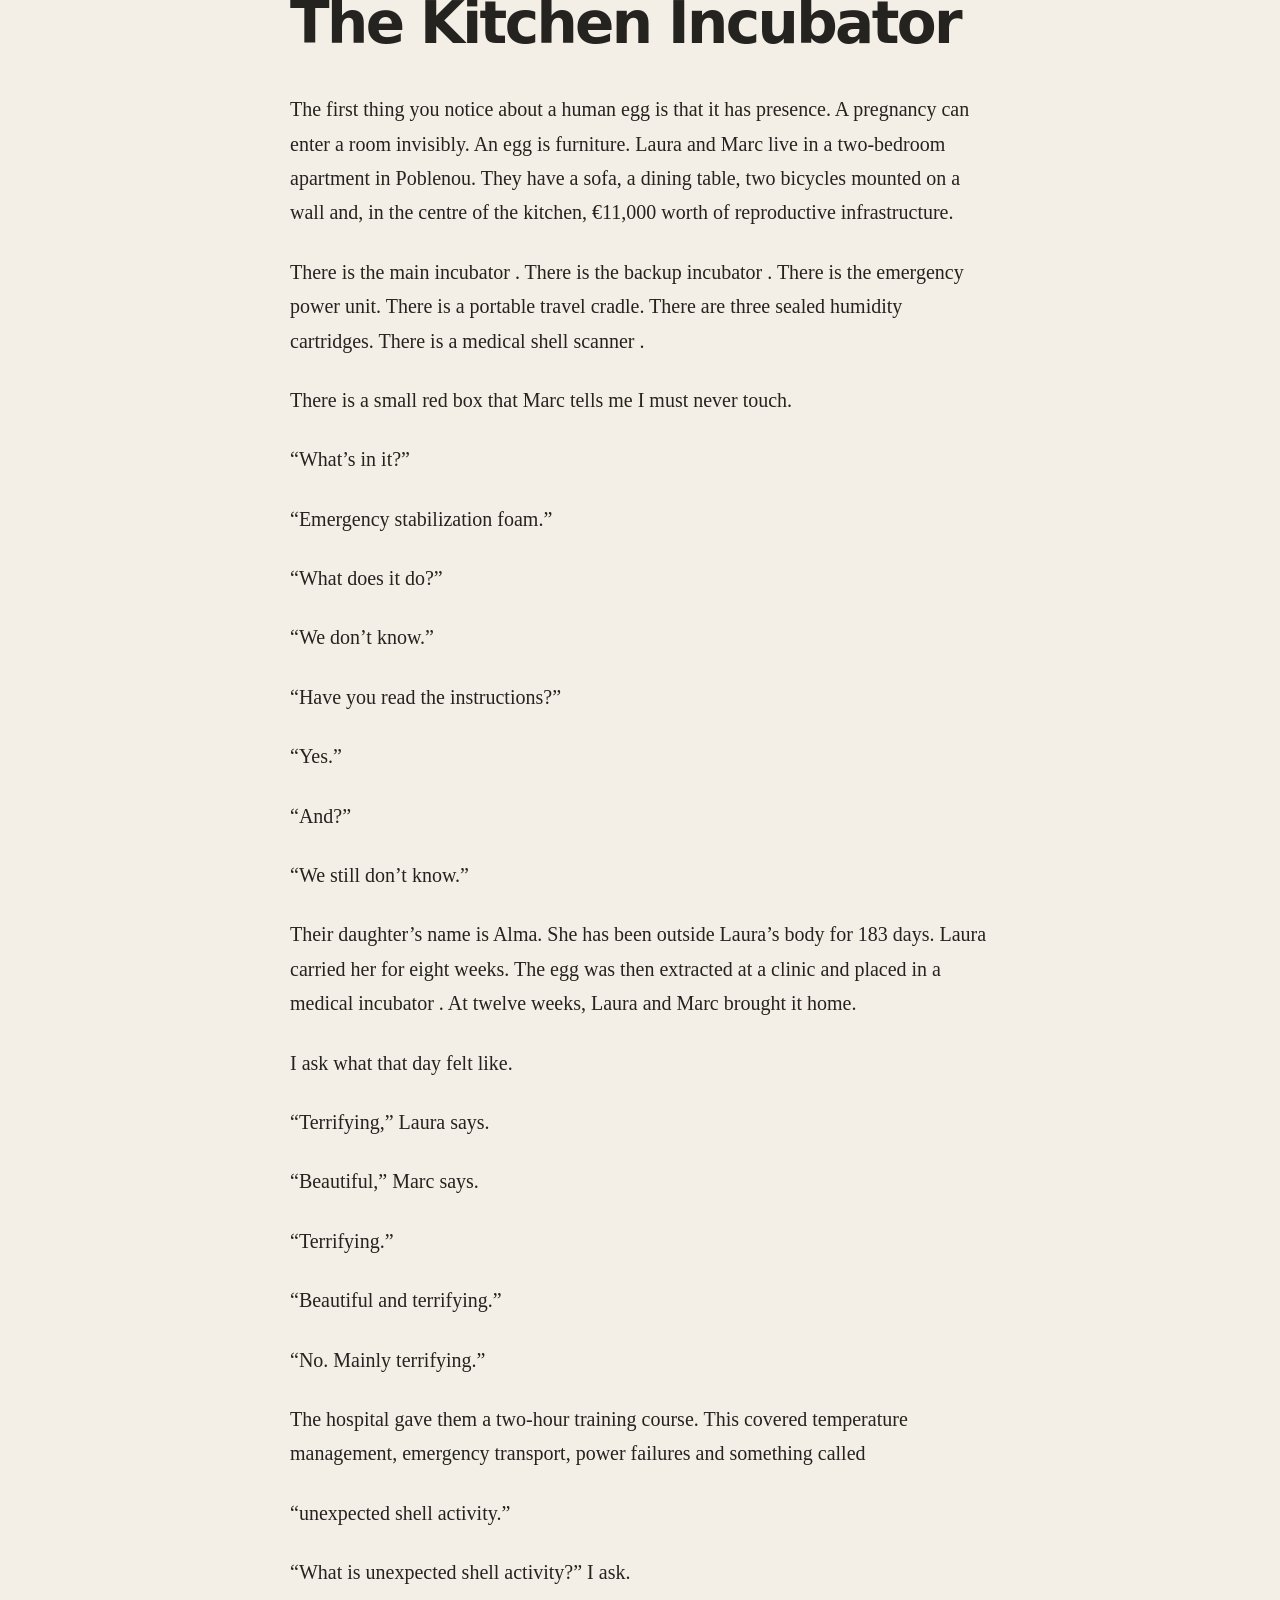
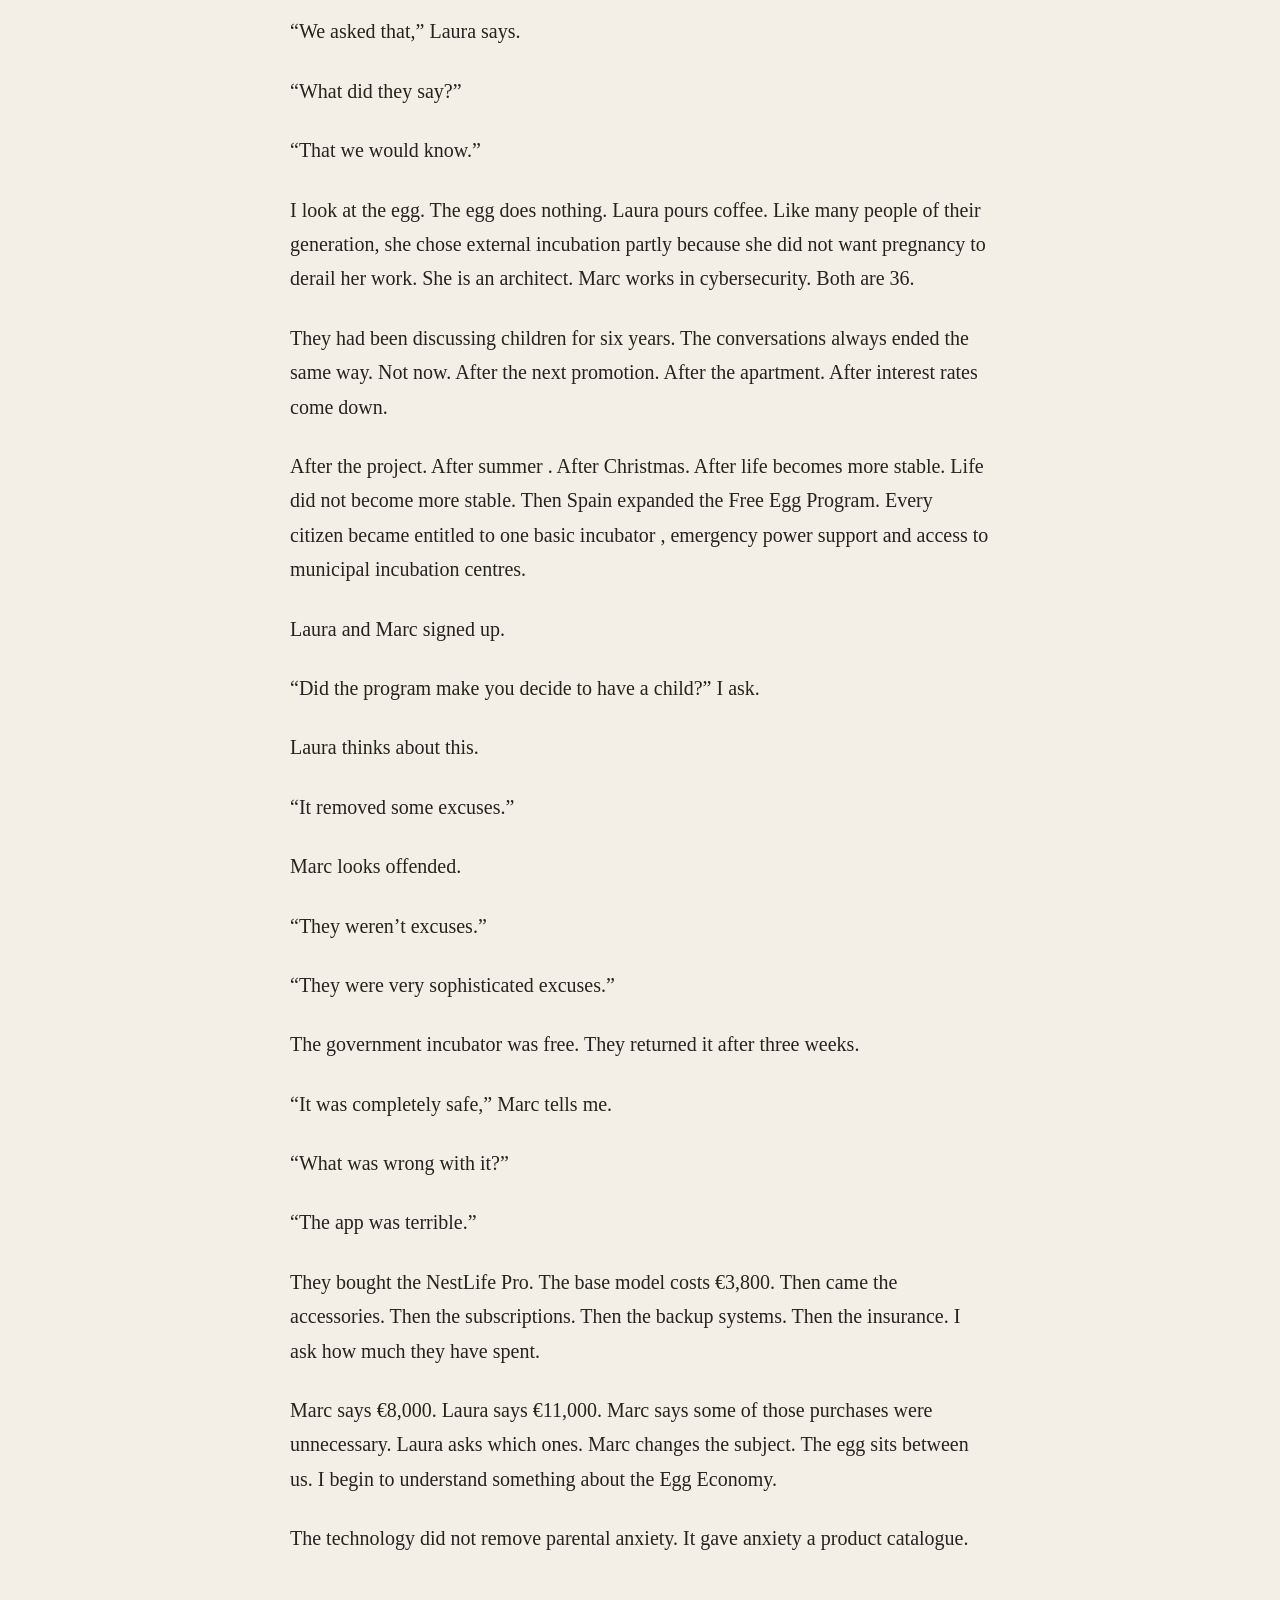
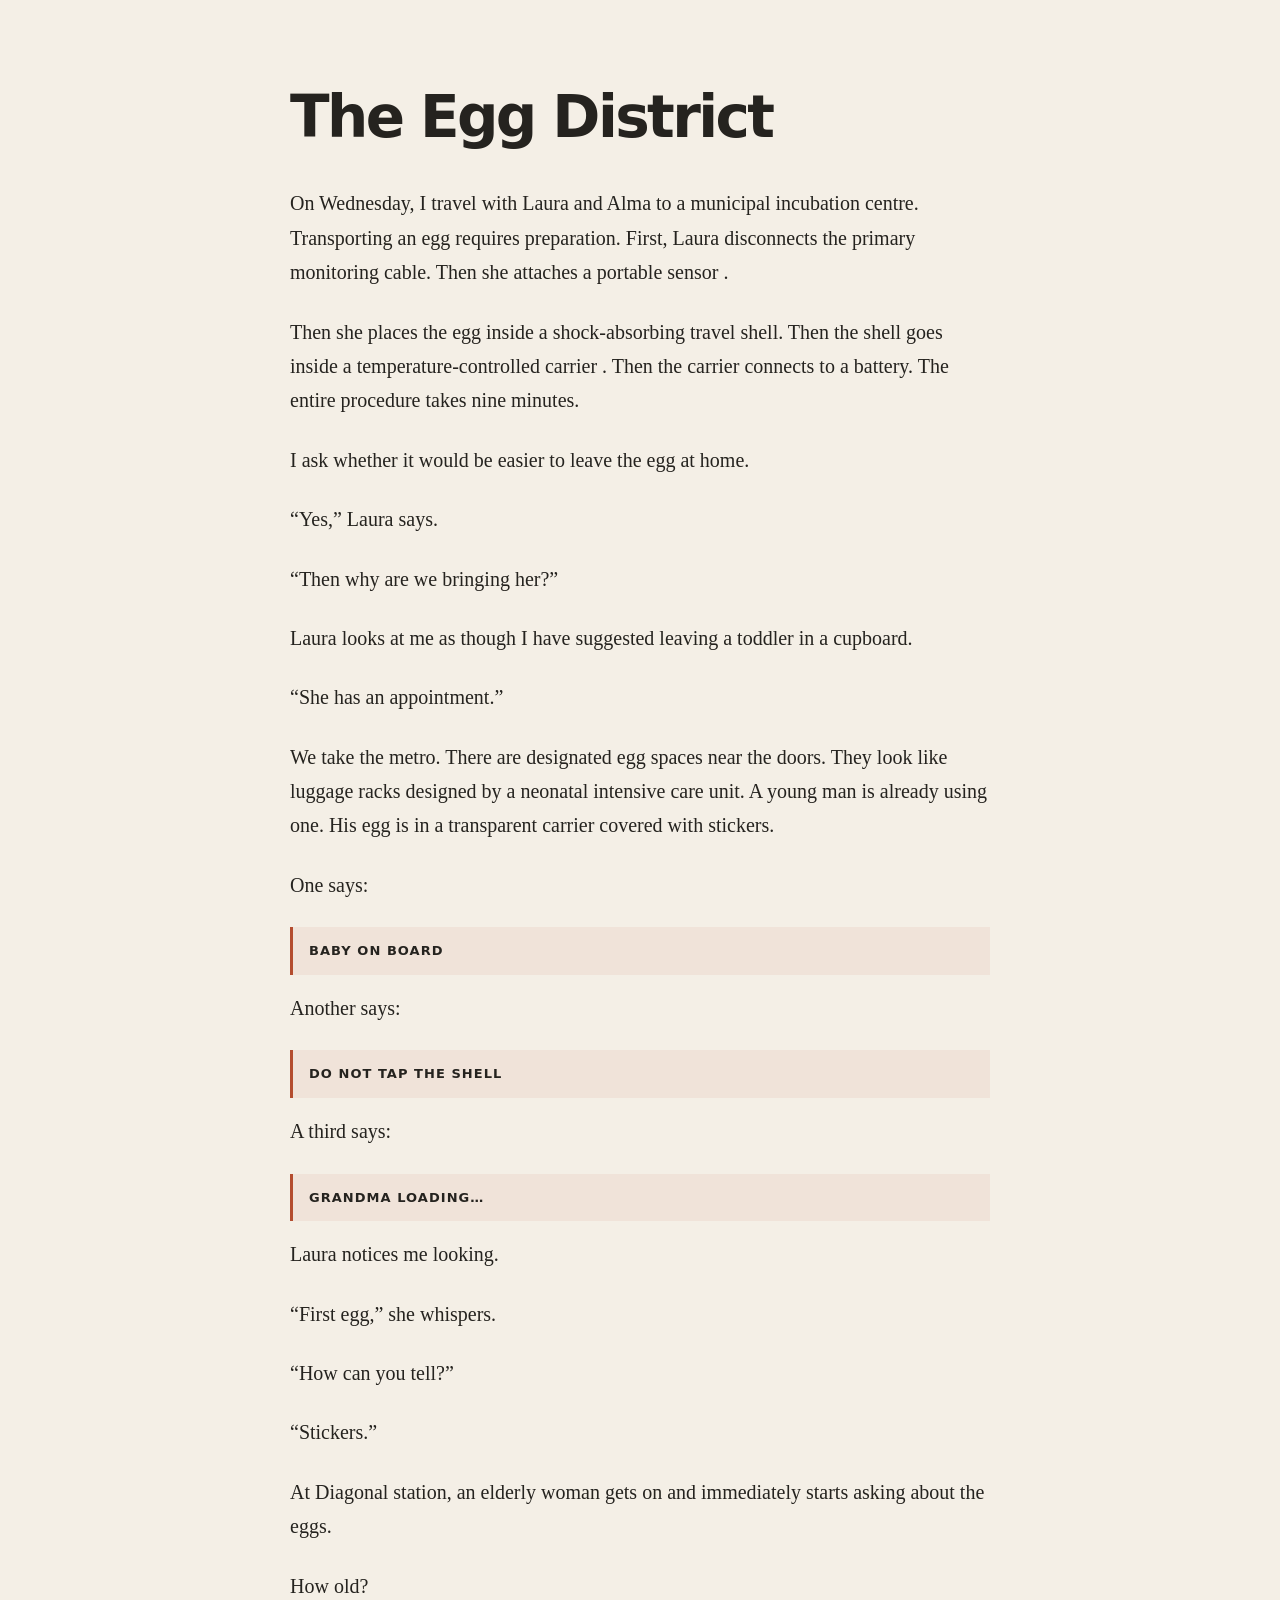
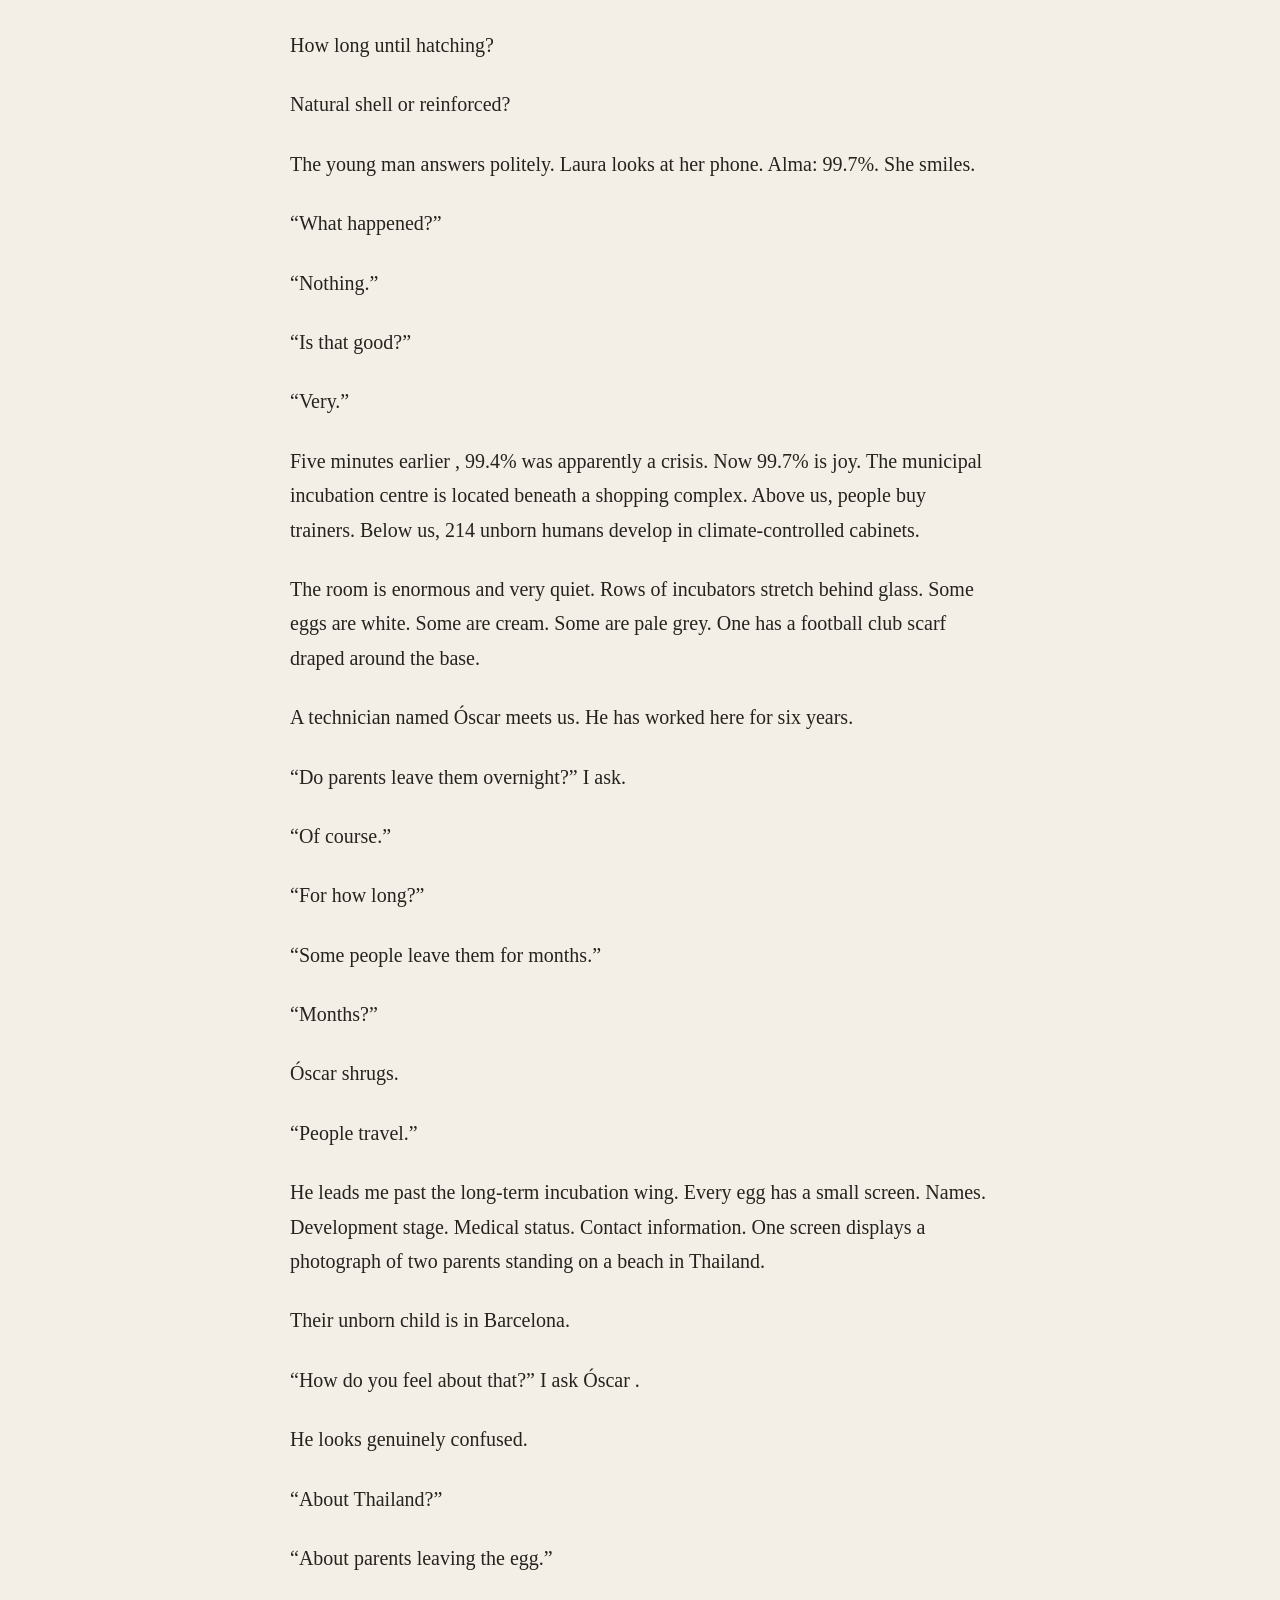
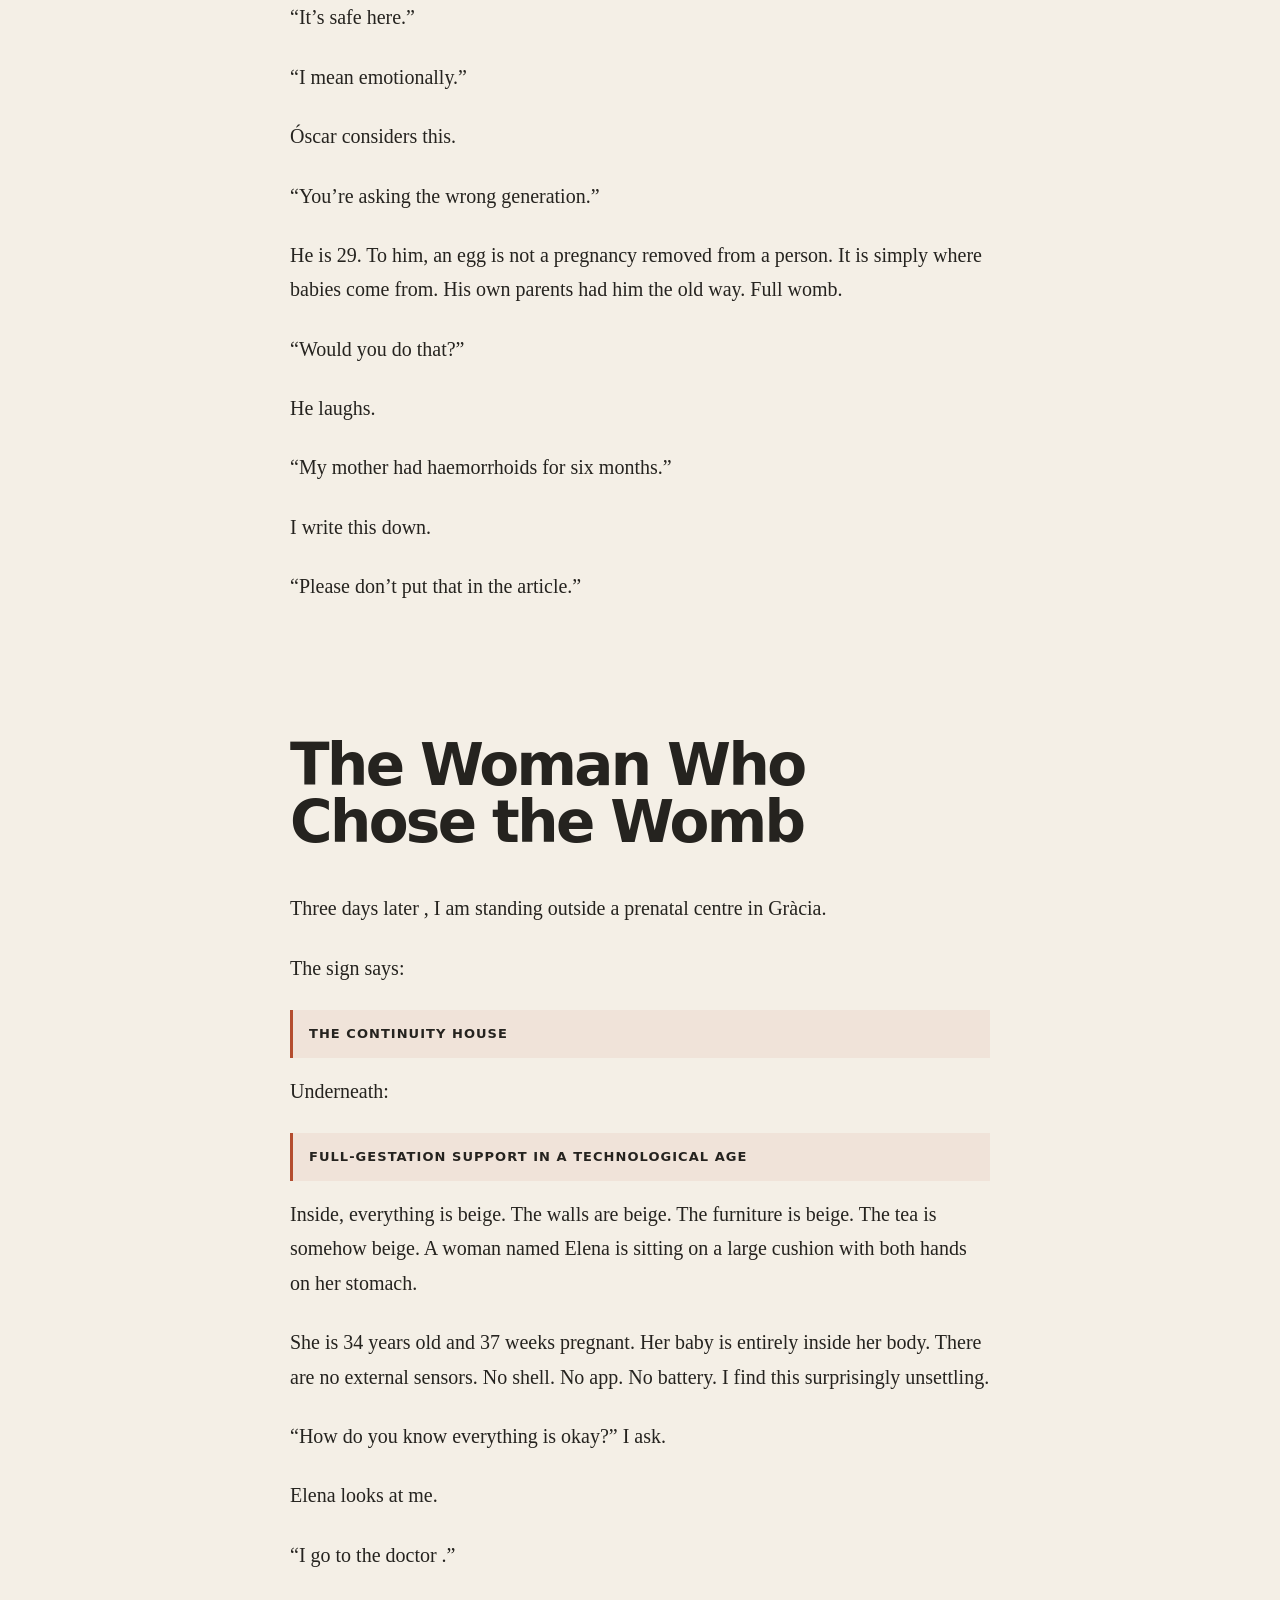
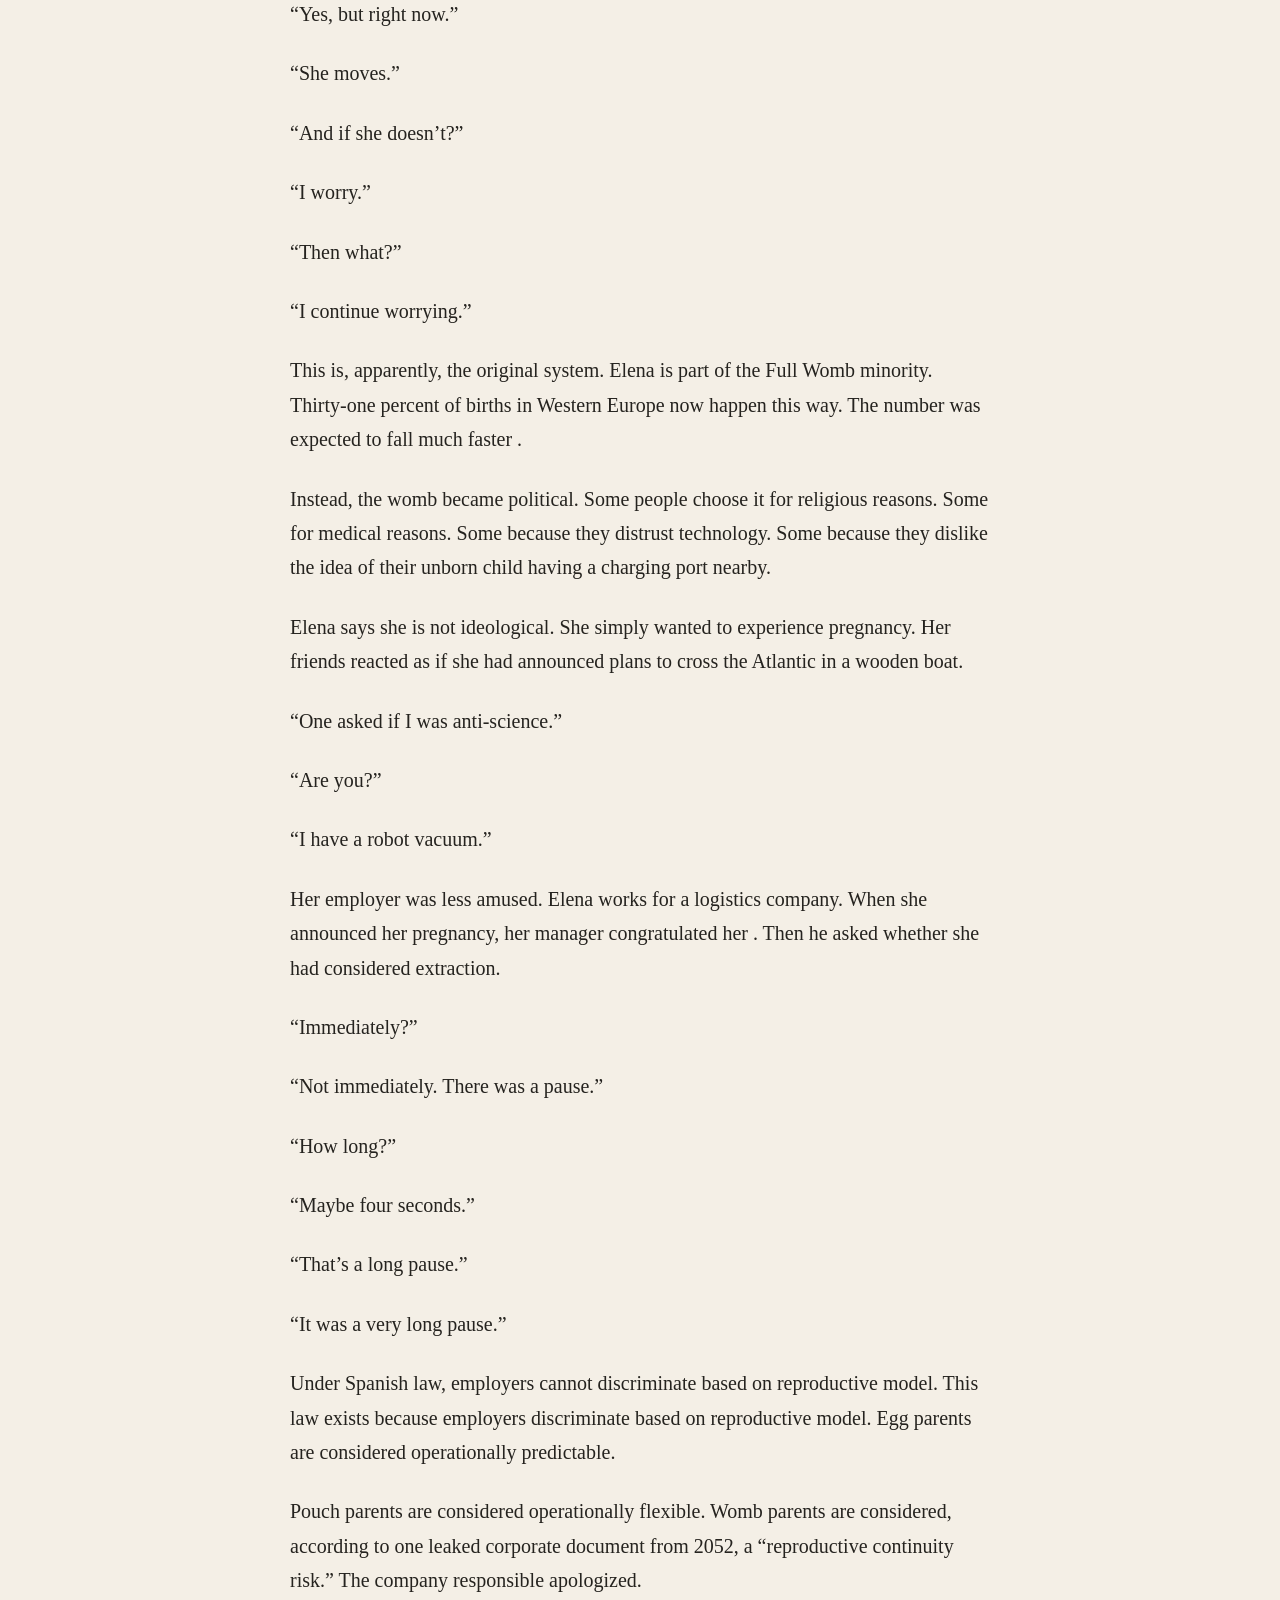
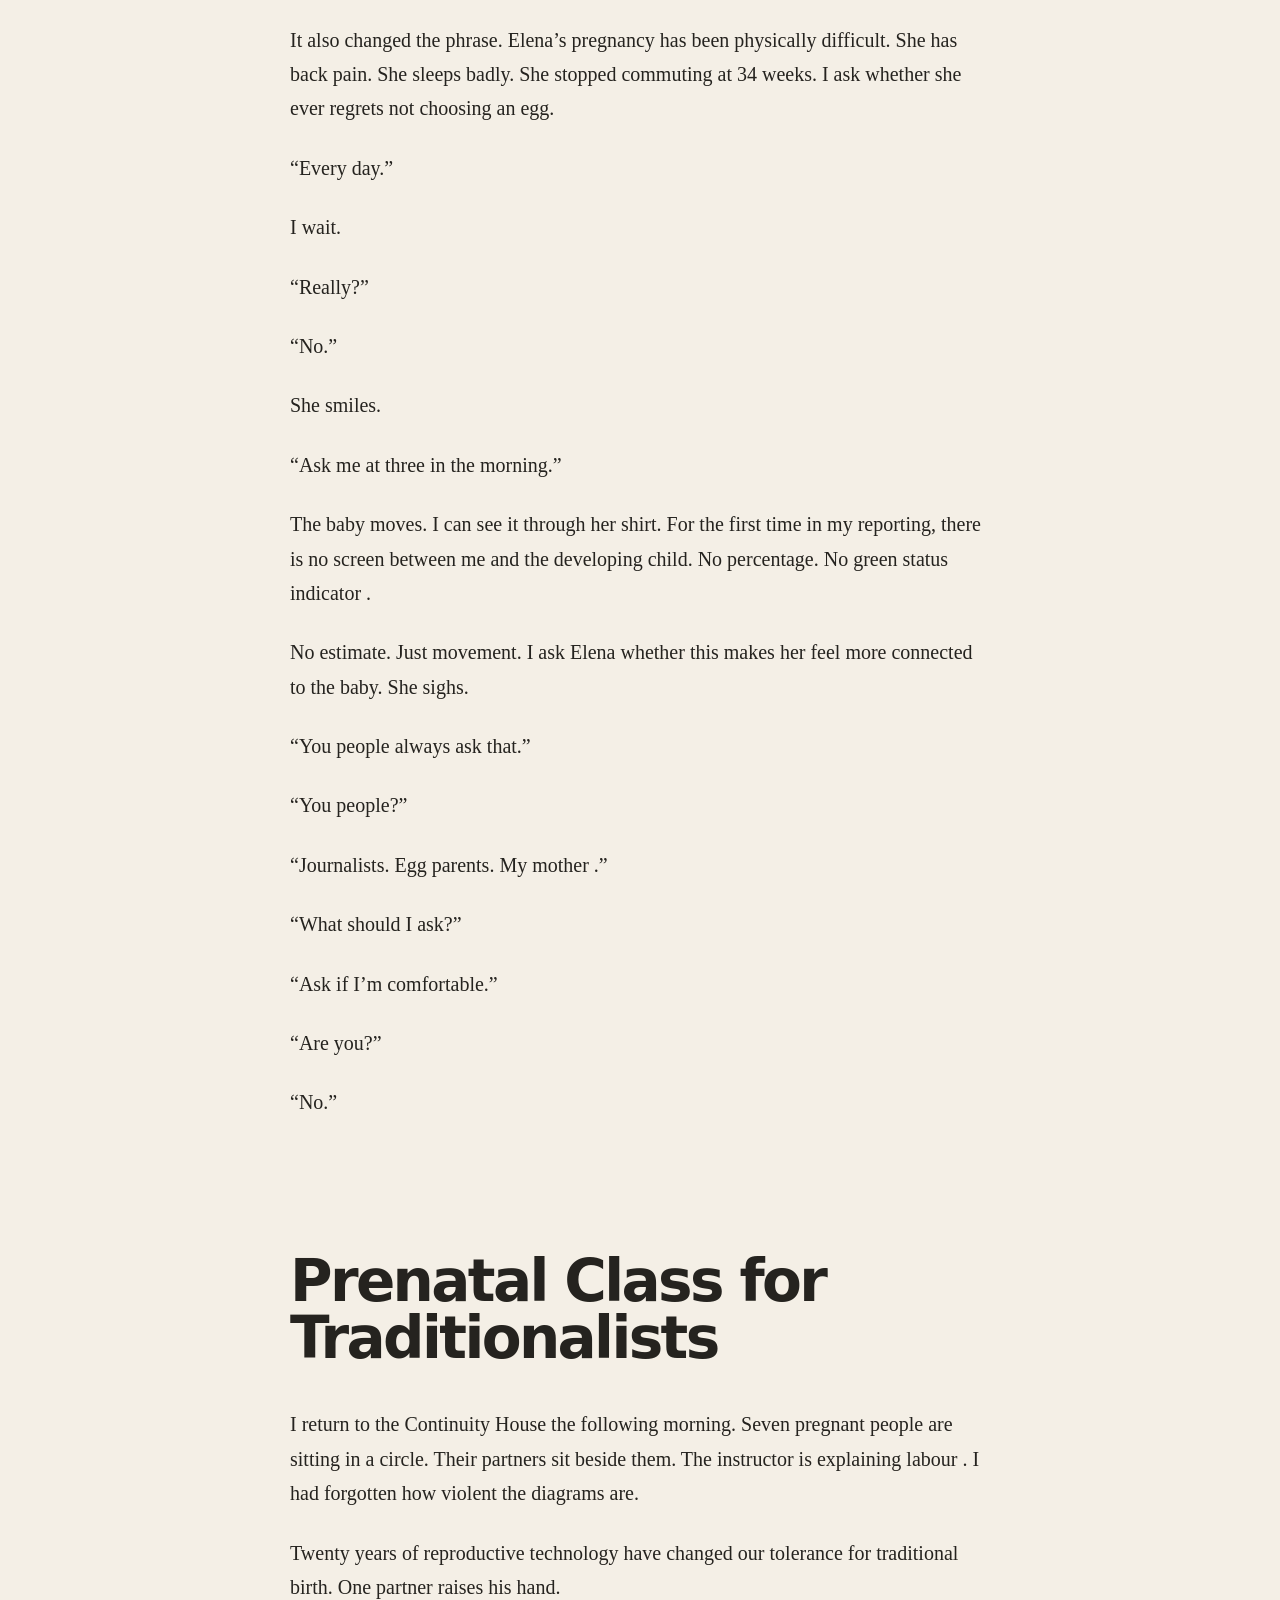
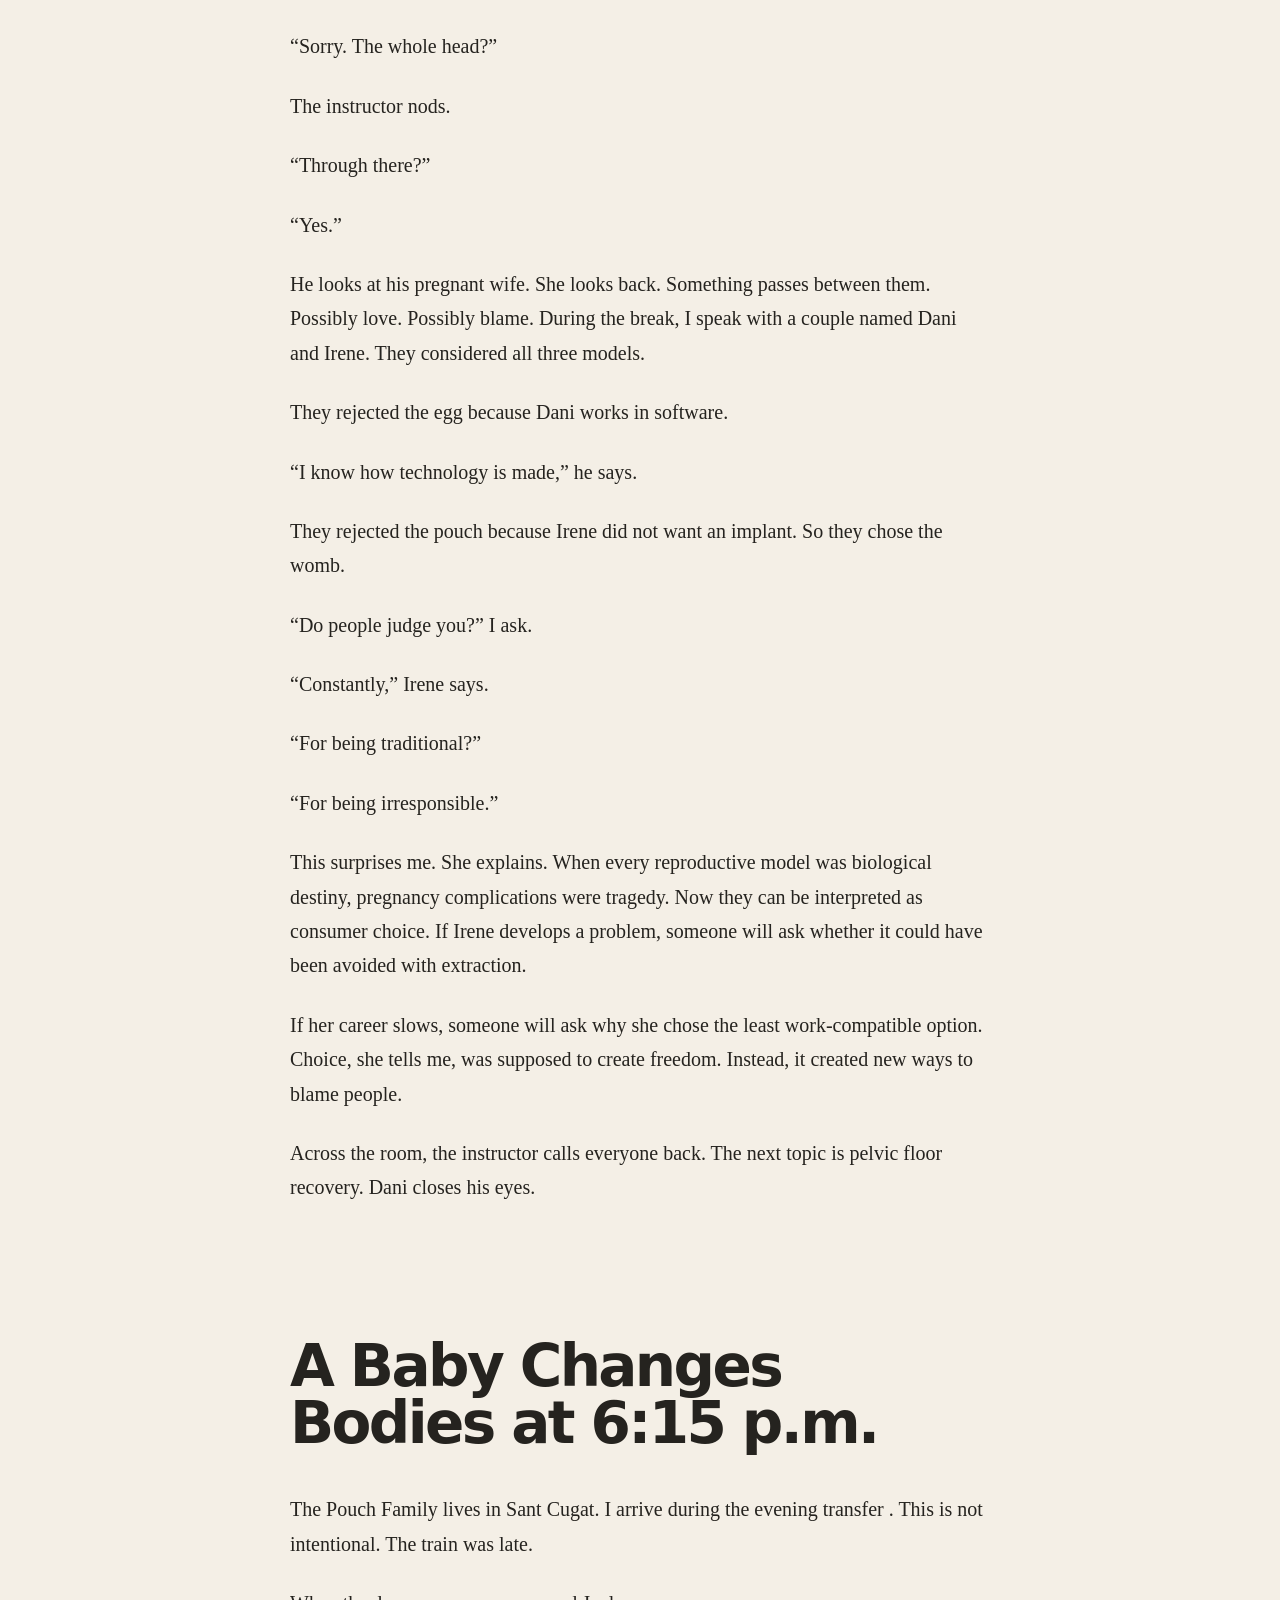
==== commit 5aada8f5: "Update language link states in index.html" ====
--- a/index.html
+++ b/index.html
@@ -160,9 +160,9 @@
     <button id="tocBtn" aria-label="Open contents">☰ <span class="label">Contents</span></button>
   </div>
   <div class="group">
-    <a class="lang-link active" href="index.html" aria-label="English version">EN</a>
+    <a class="lang-link" href="index.html" aria-label="English version">EN</a>
     <a class="lang-link" href="es.html" aria-label="Versión en español">ES</a>
-    <a class="lang-link" href="pl.html" aria-label="Wersja polska">PL</a>
+    <a class="lang-link active" href="pl.html" aria-label="Wersja polska">PL</a>
         <a
       class="nav-support"
       href="https://buymeacoffee.com/djkwlab"
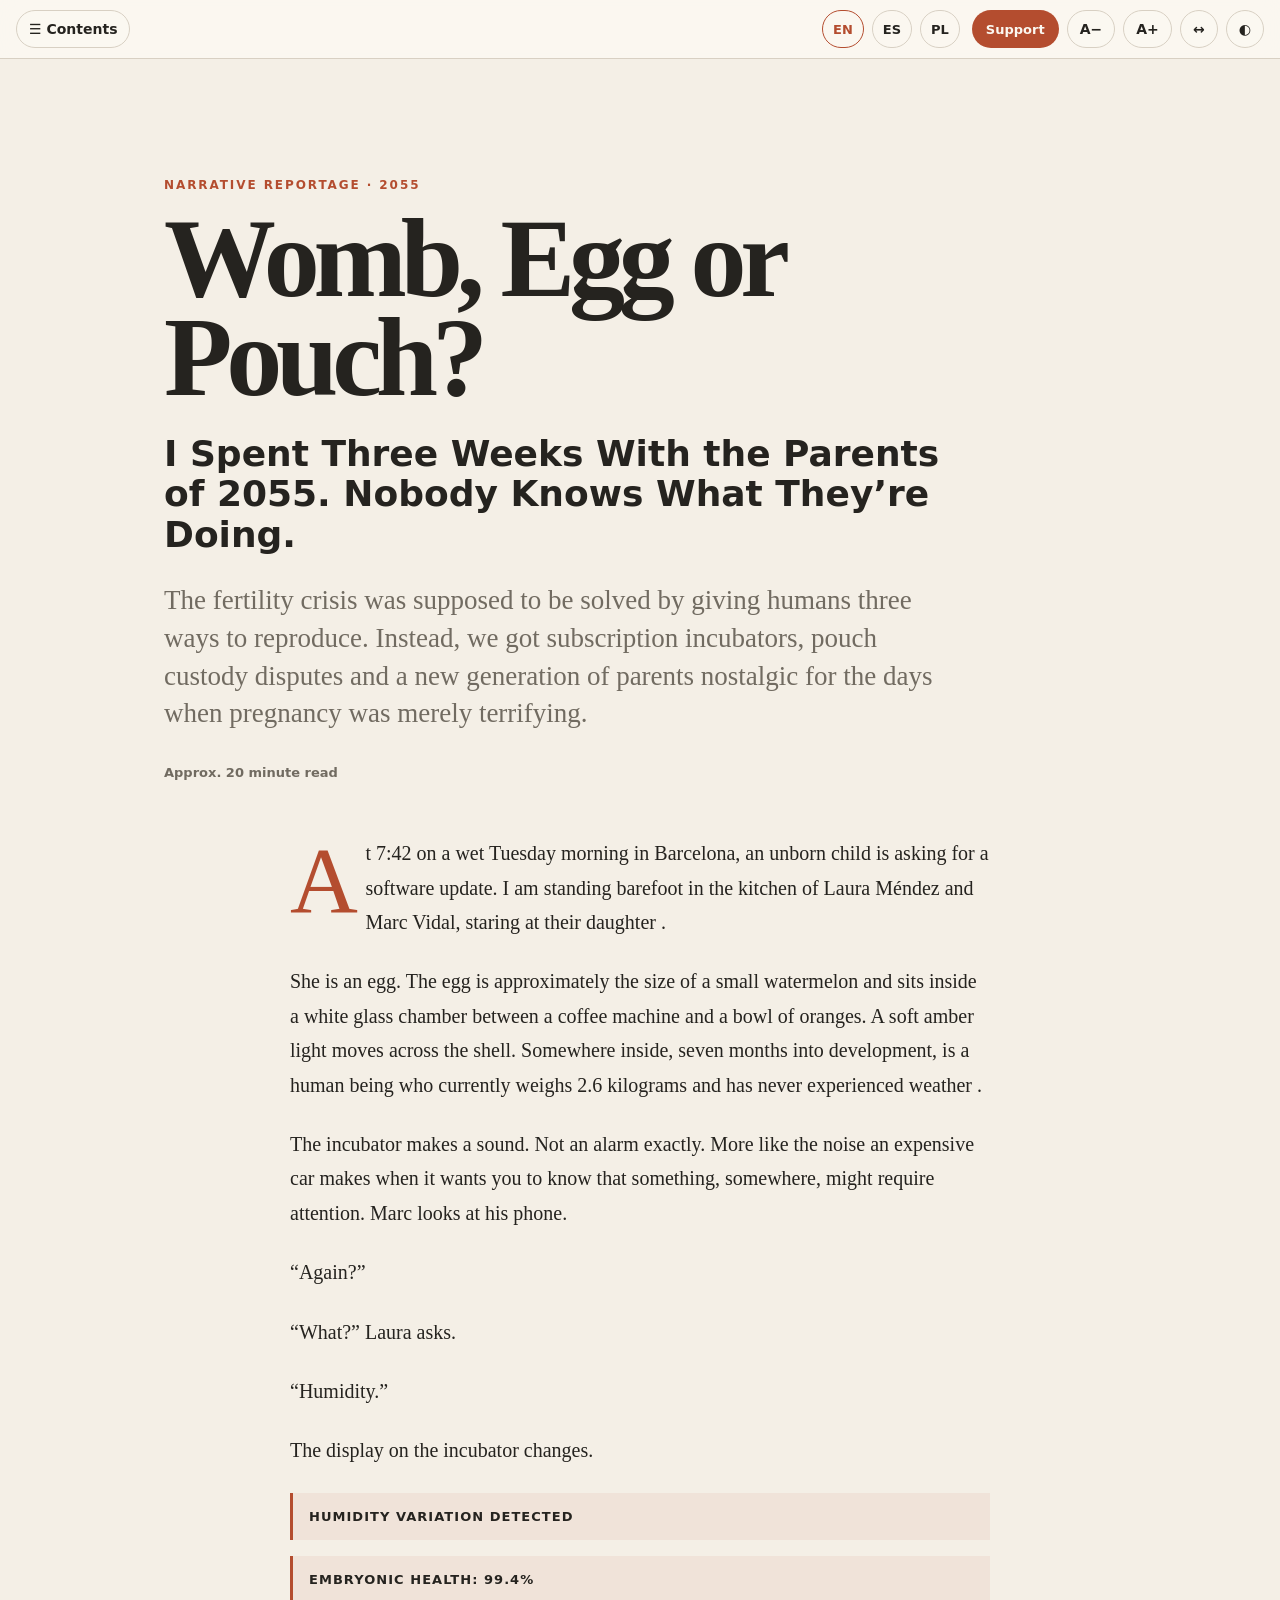
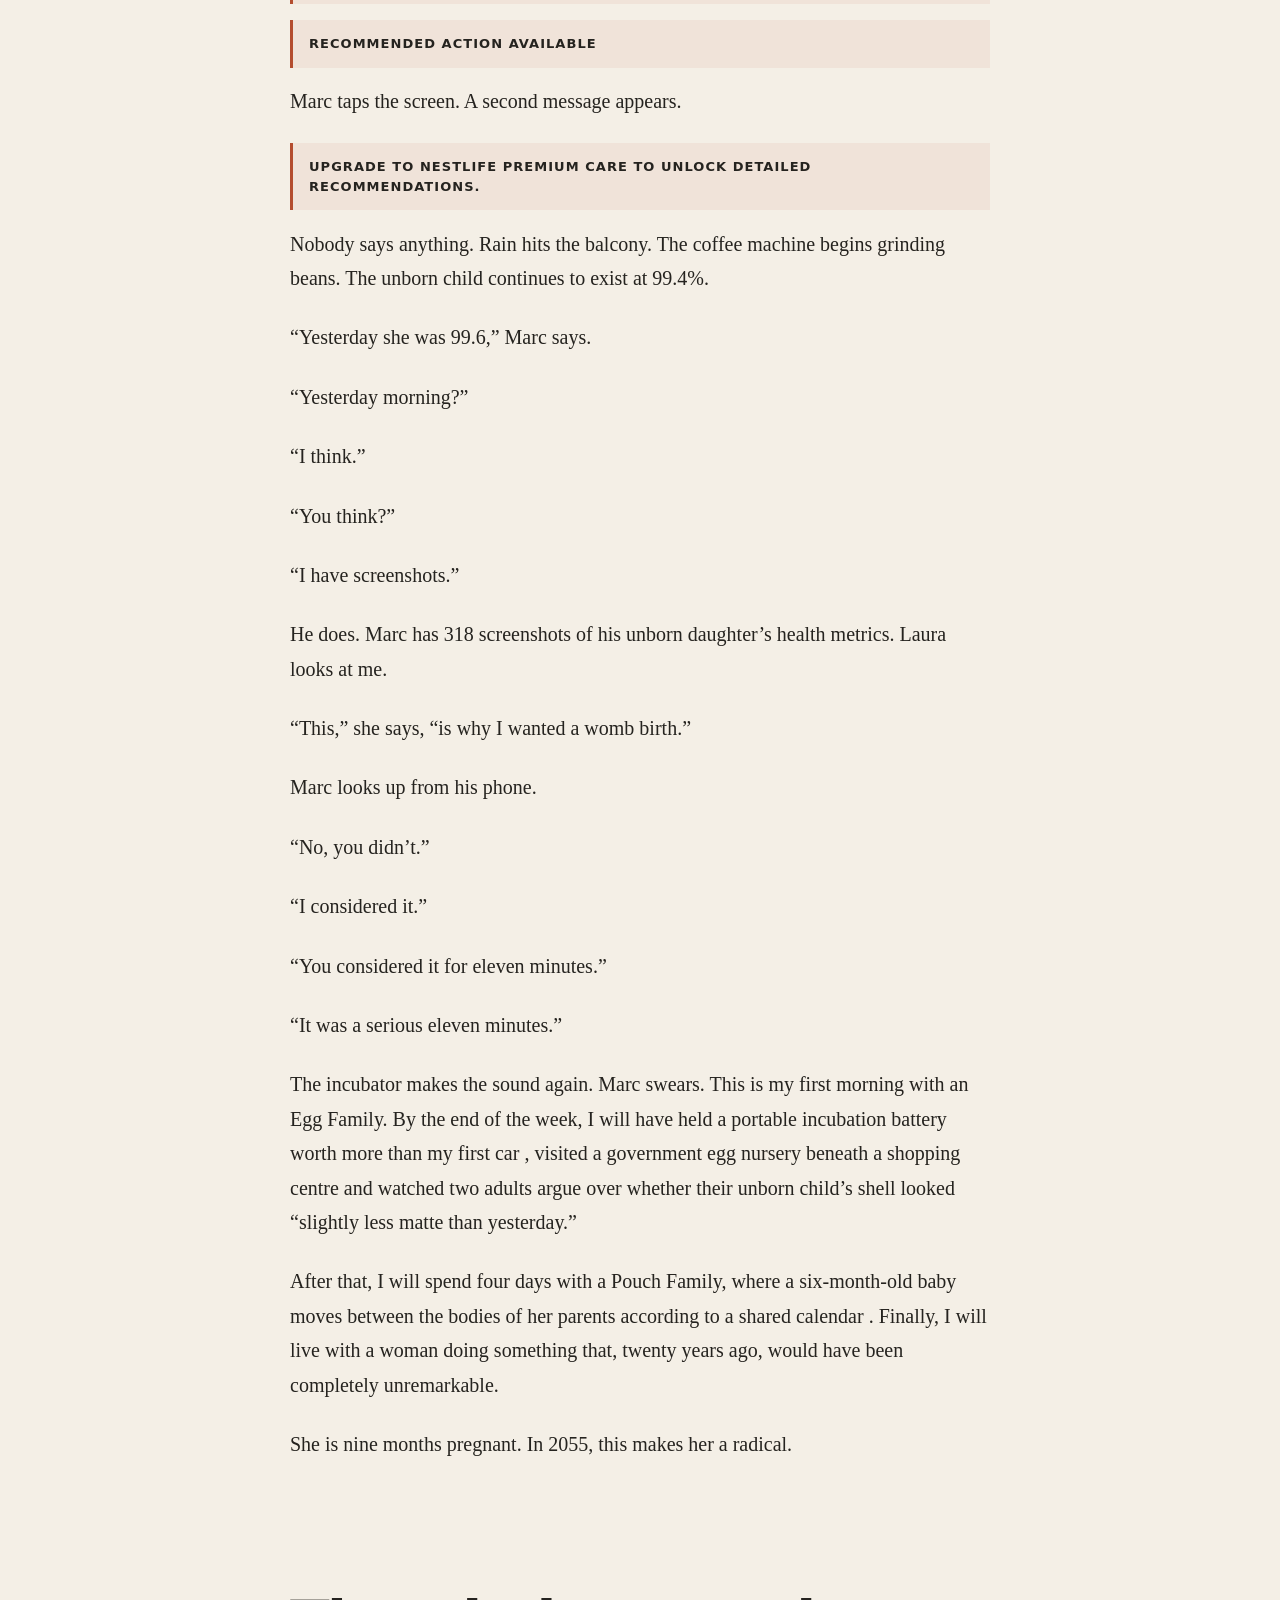
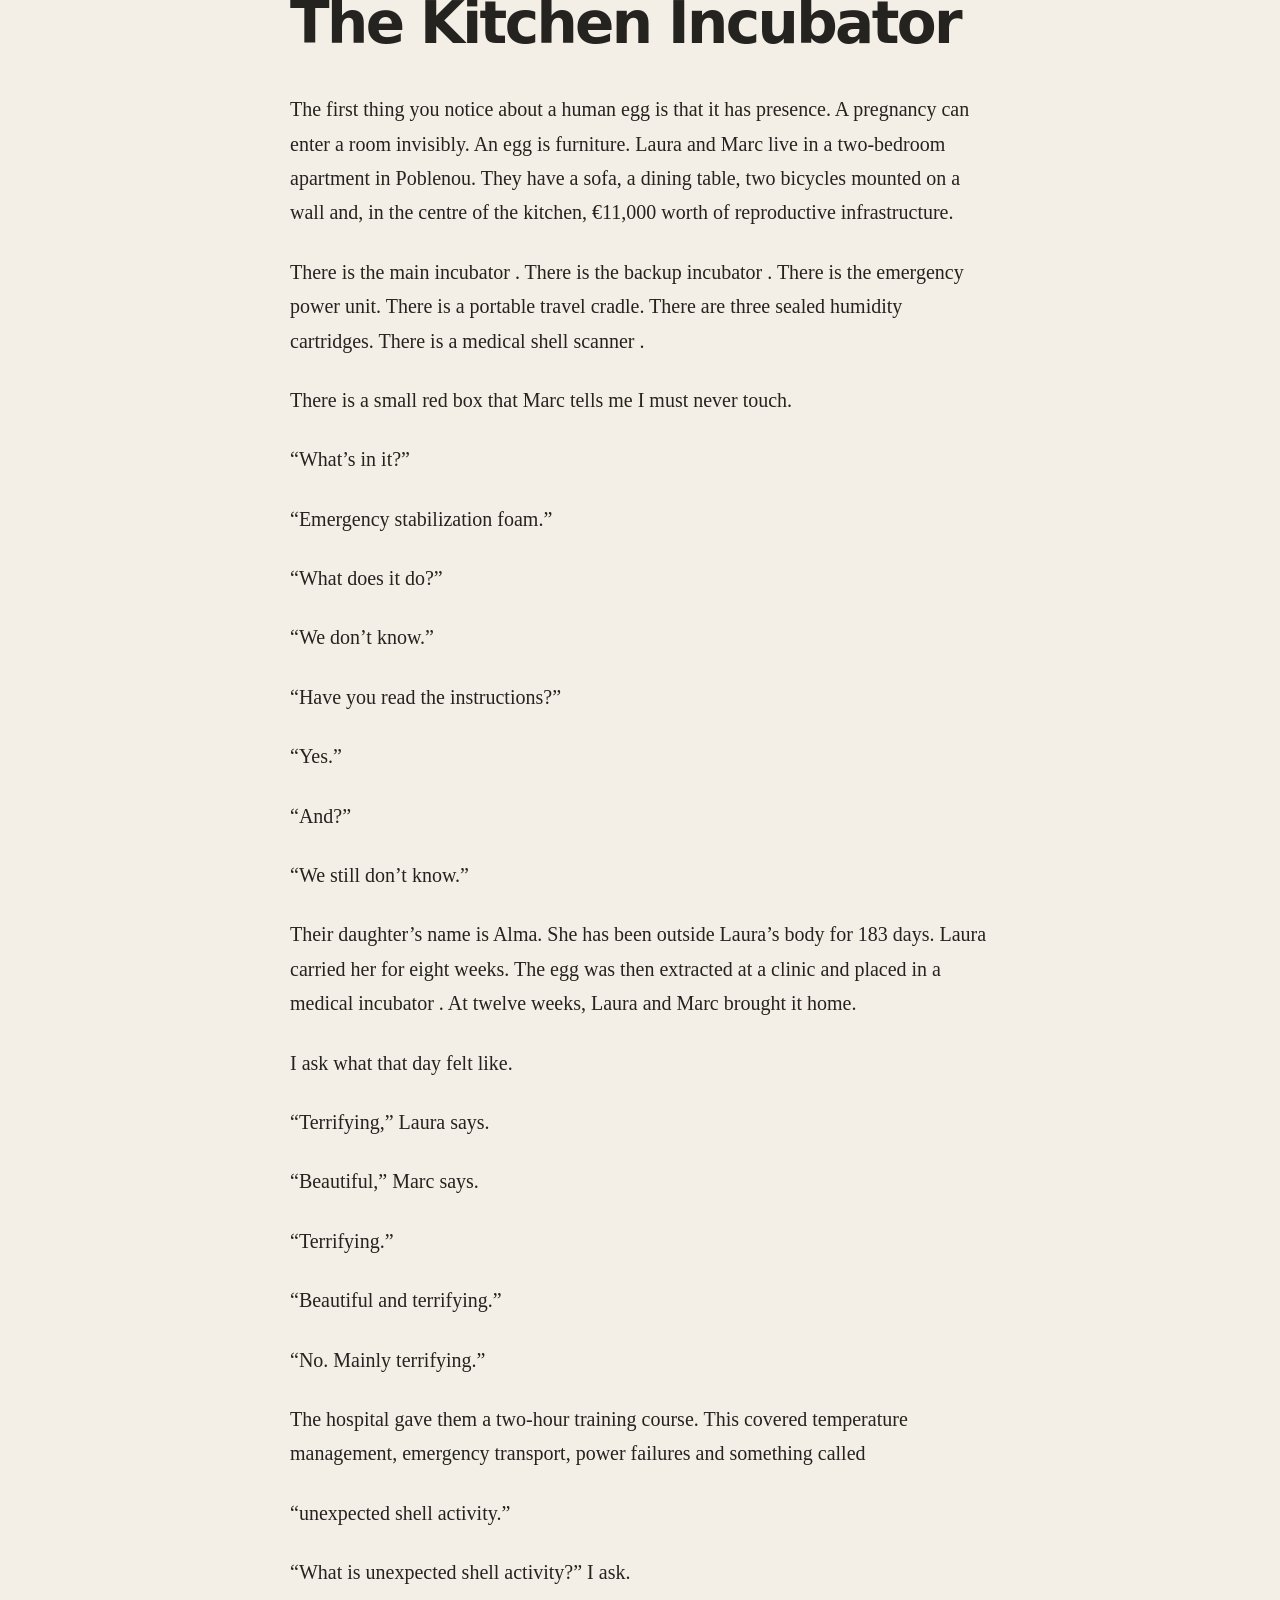
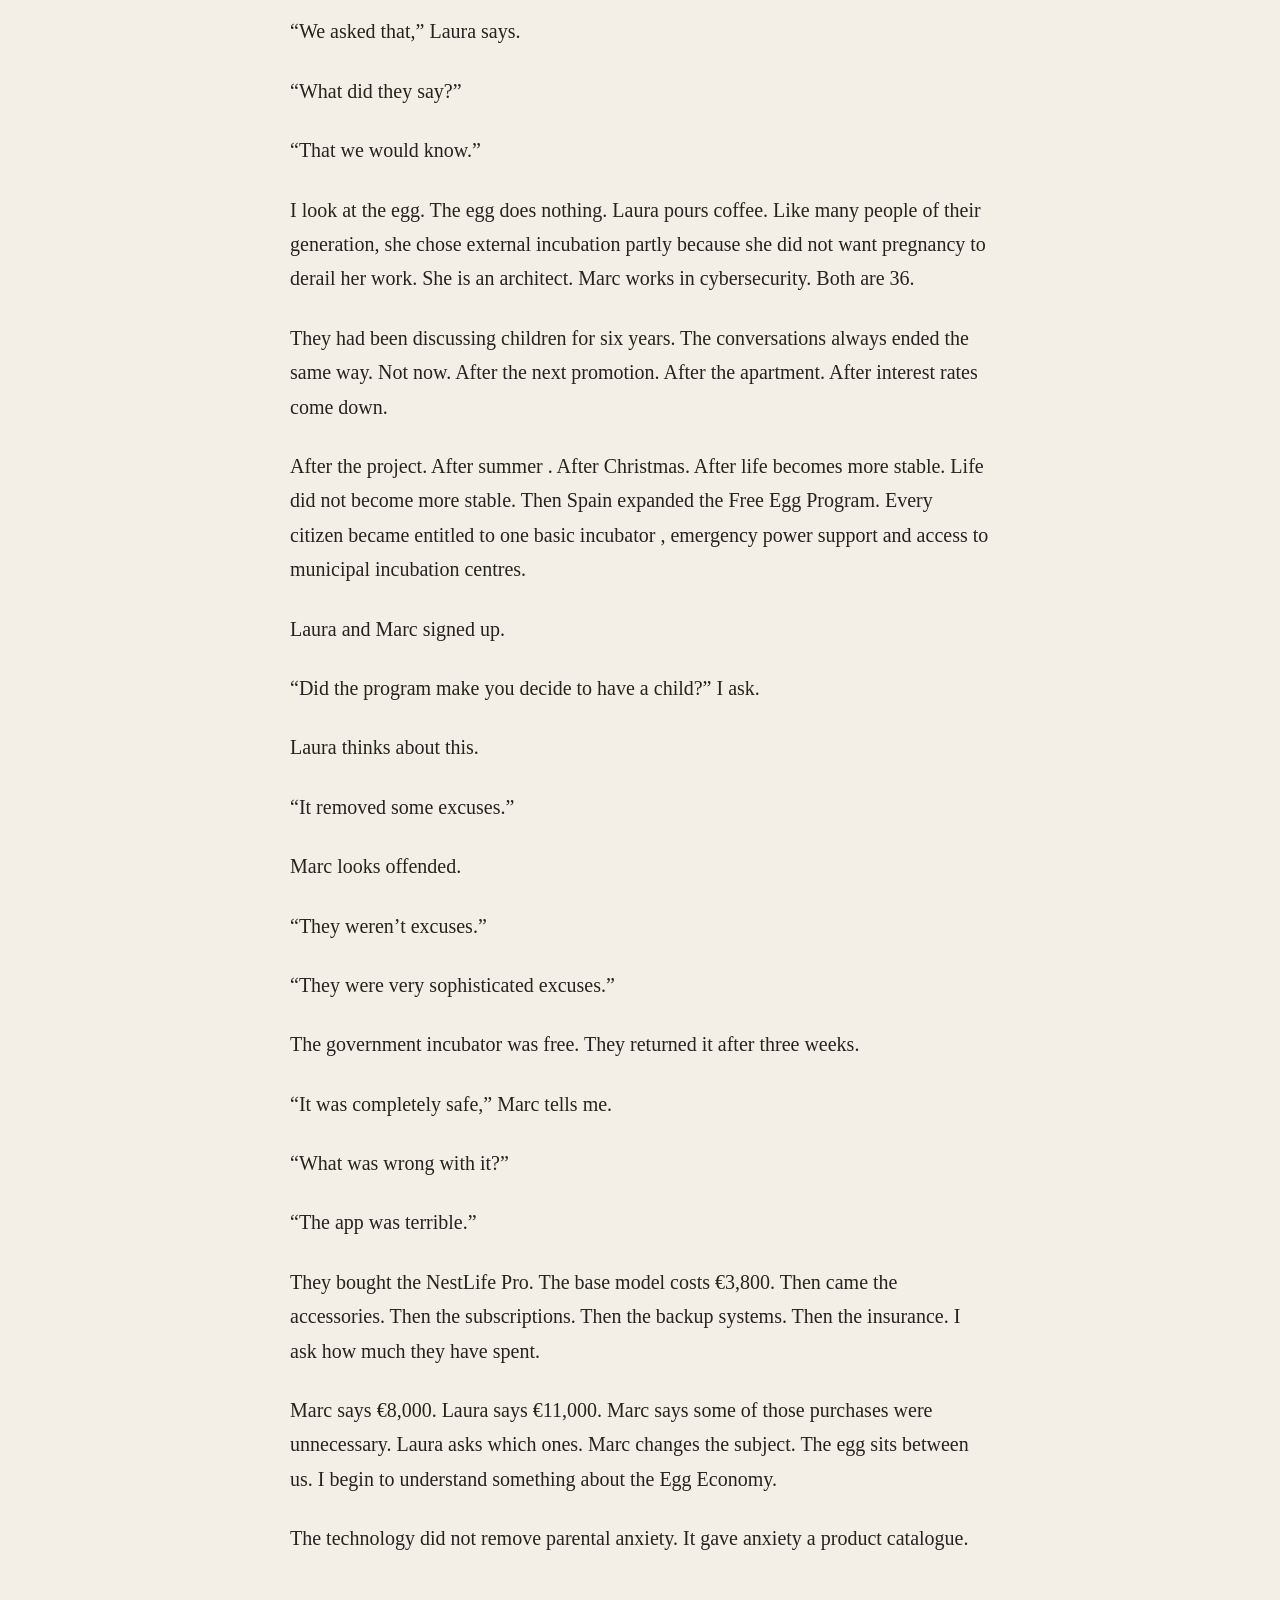
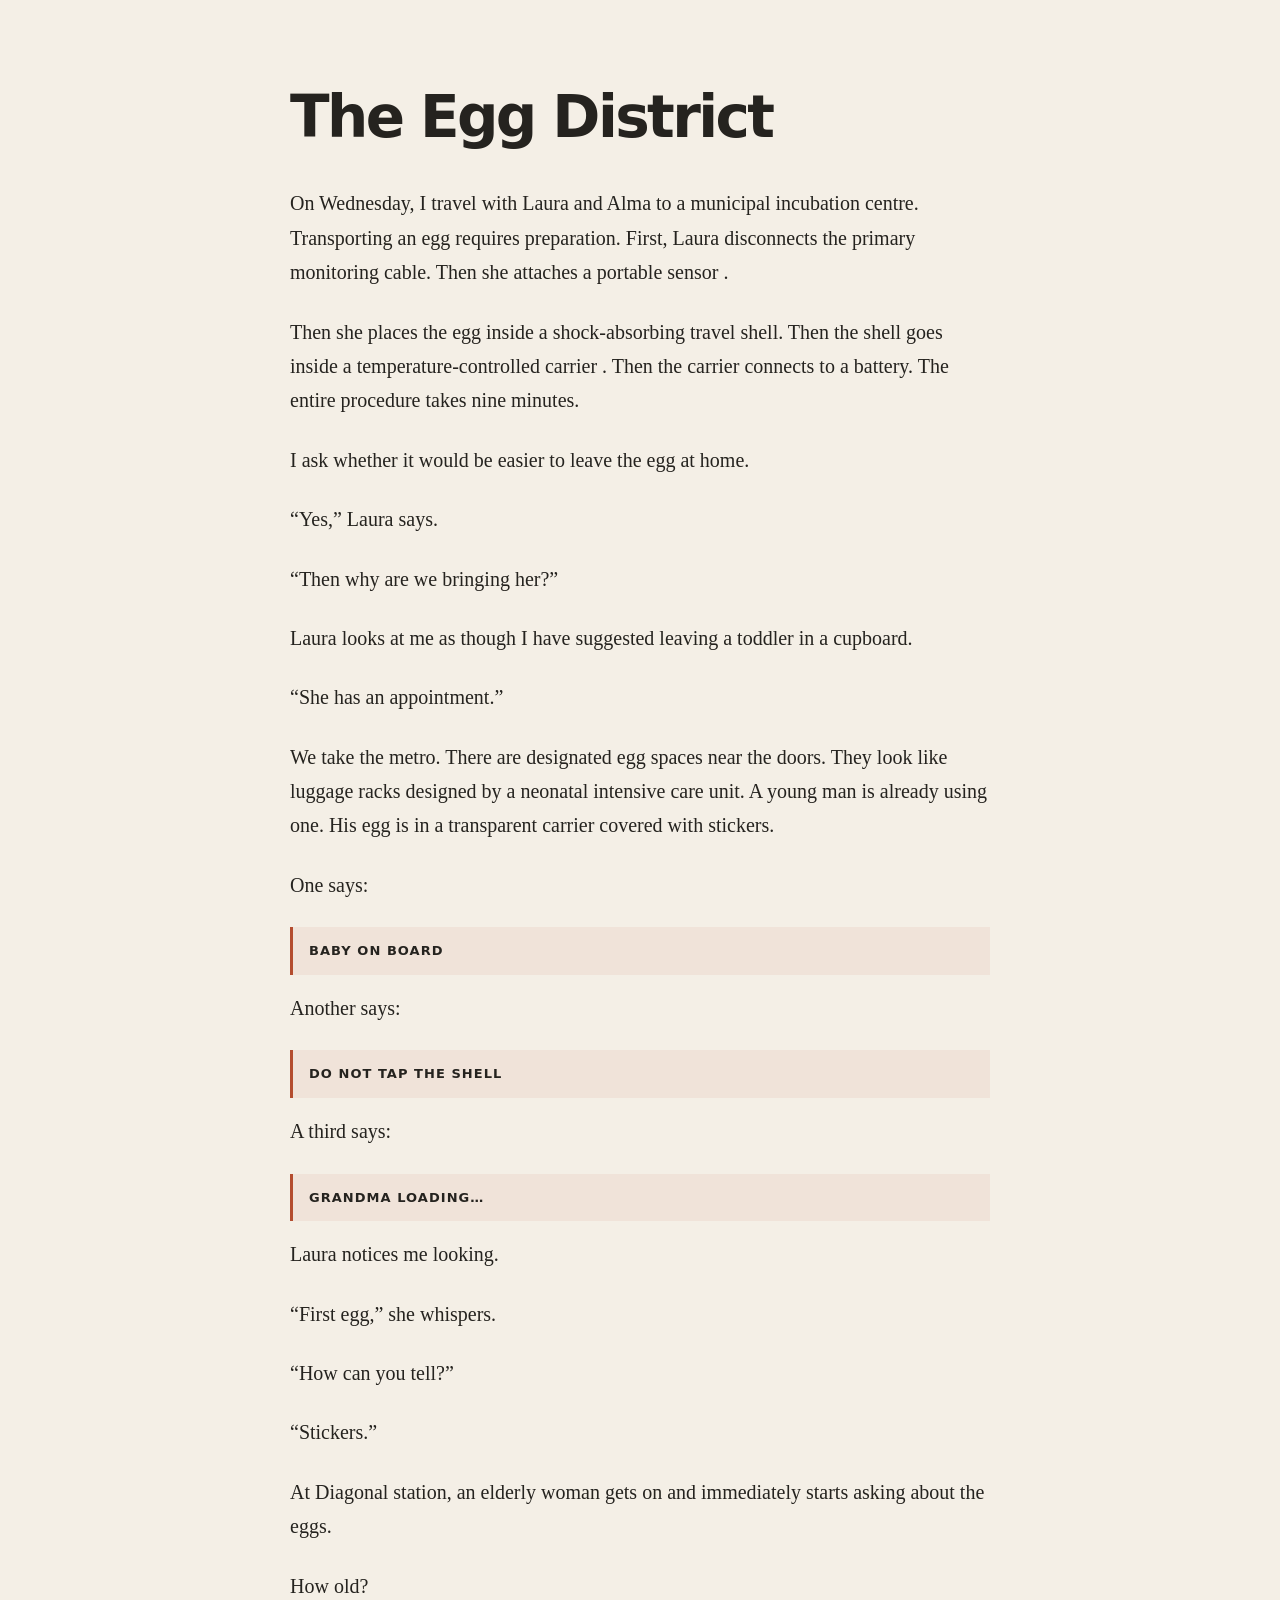
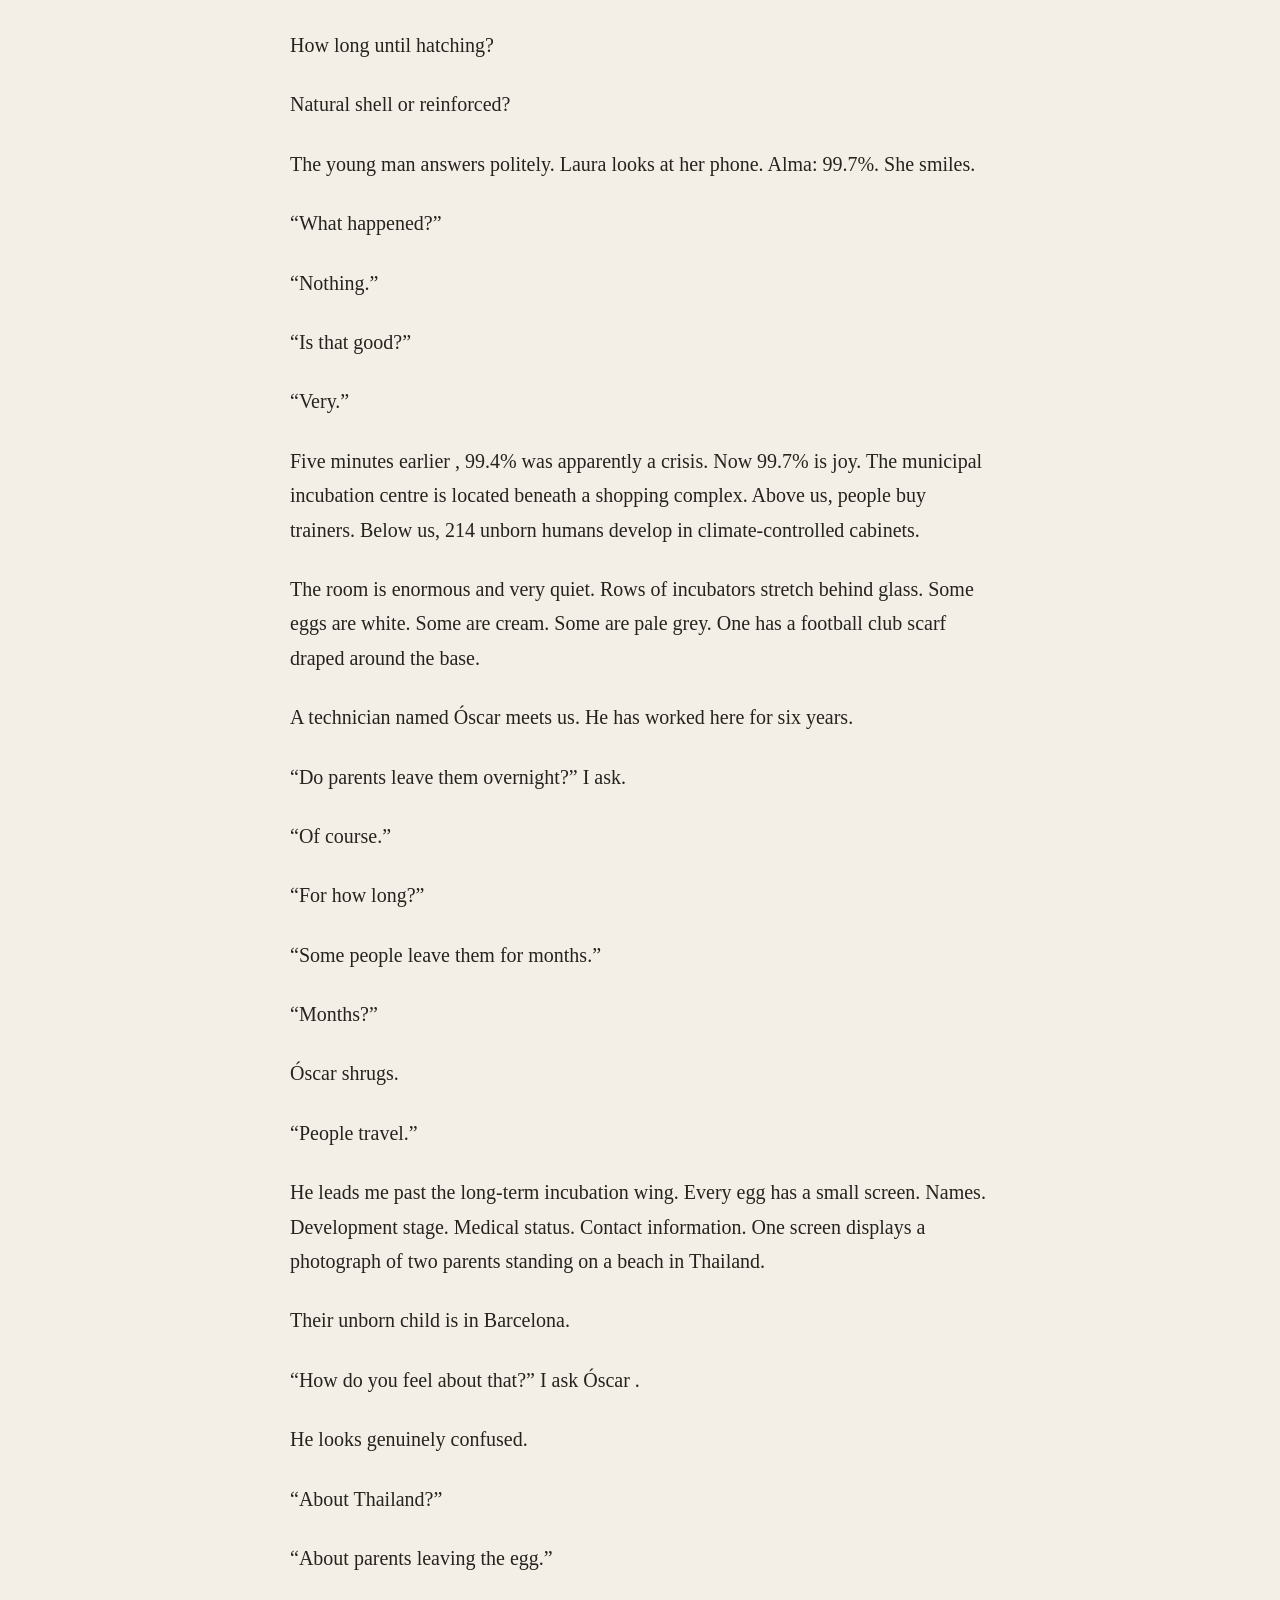
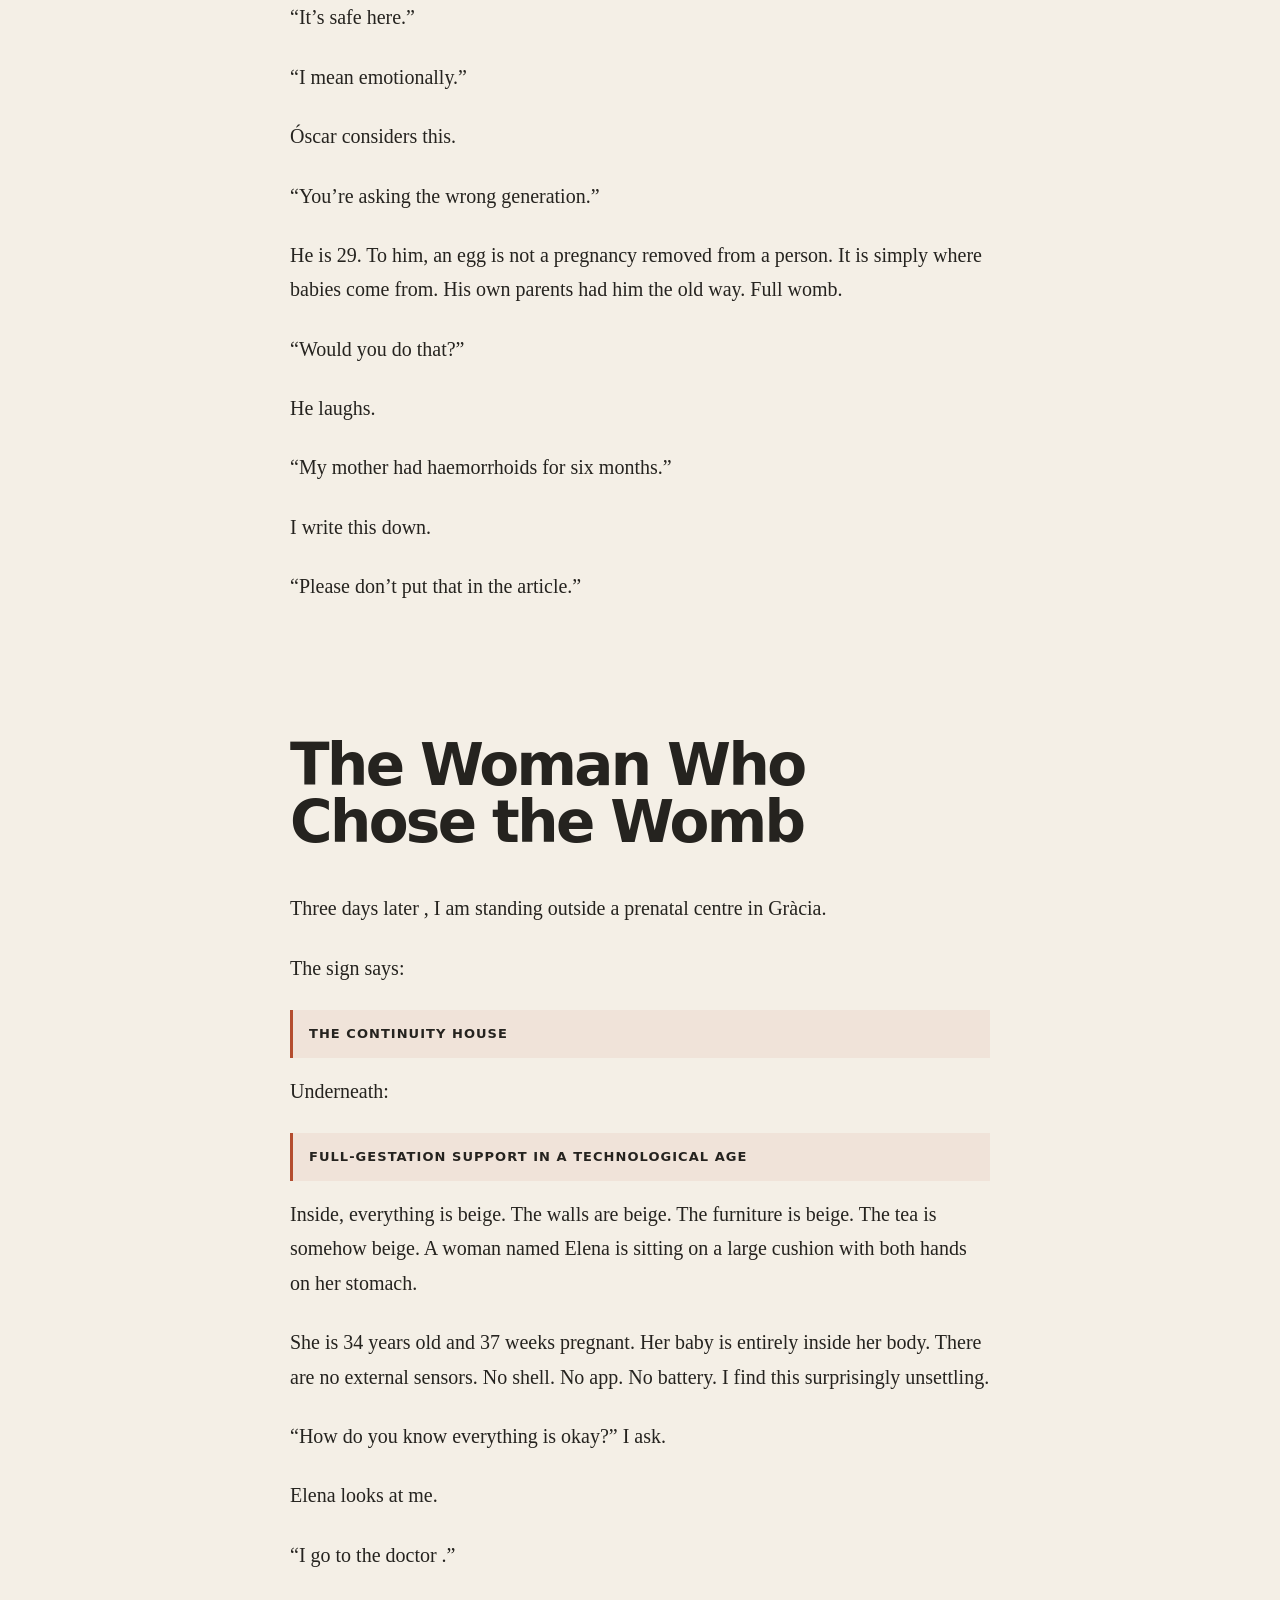
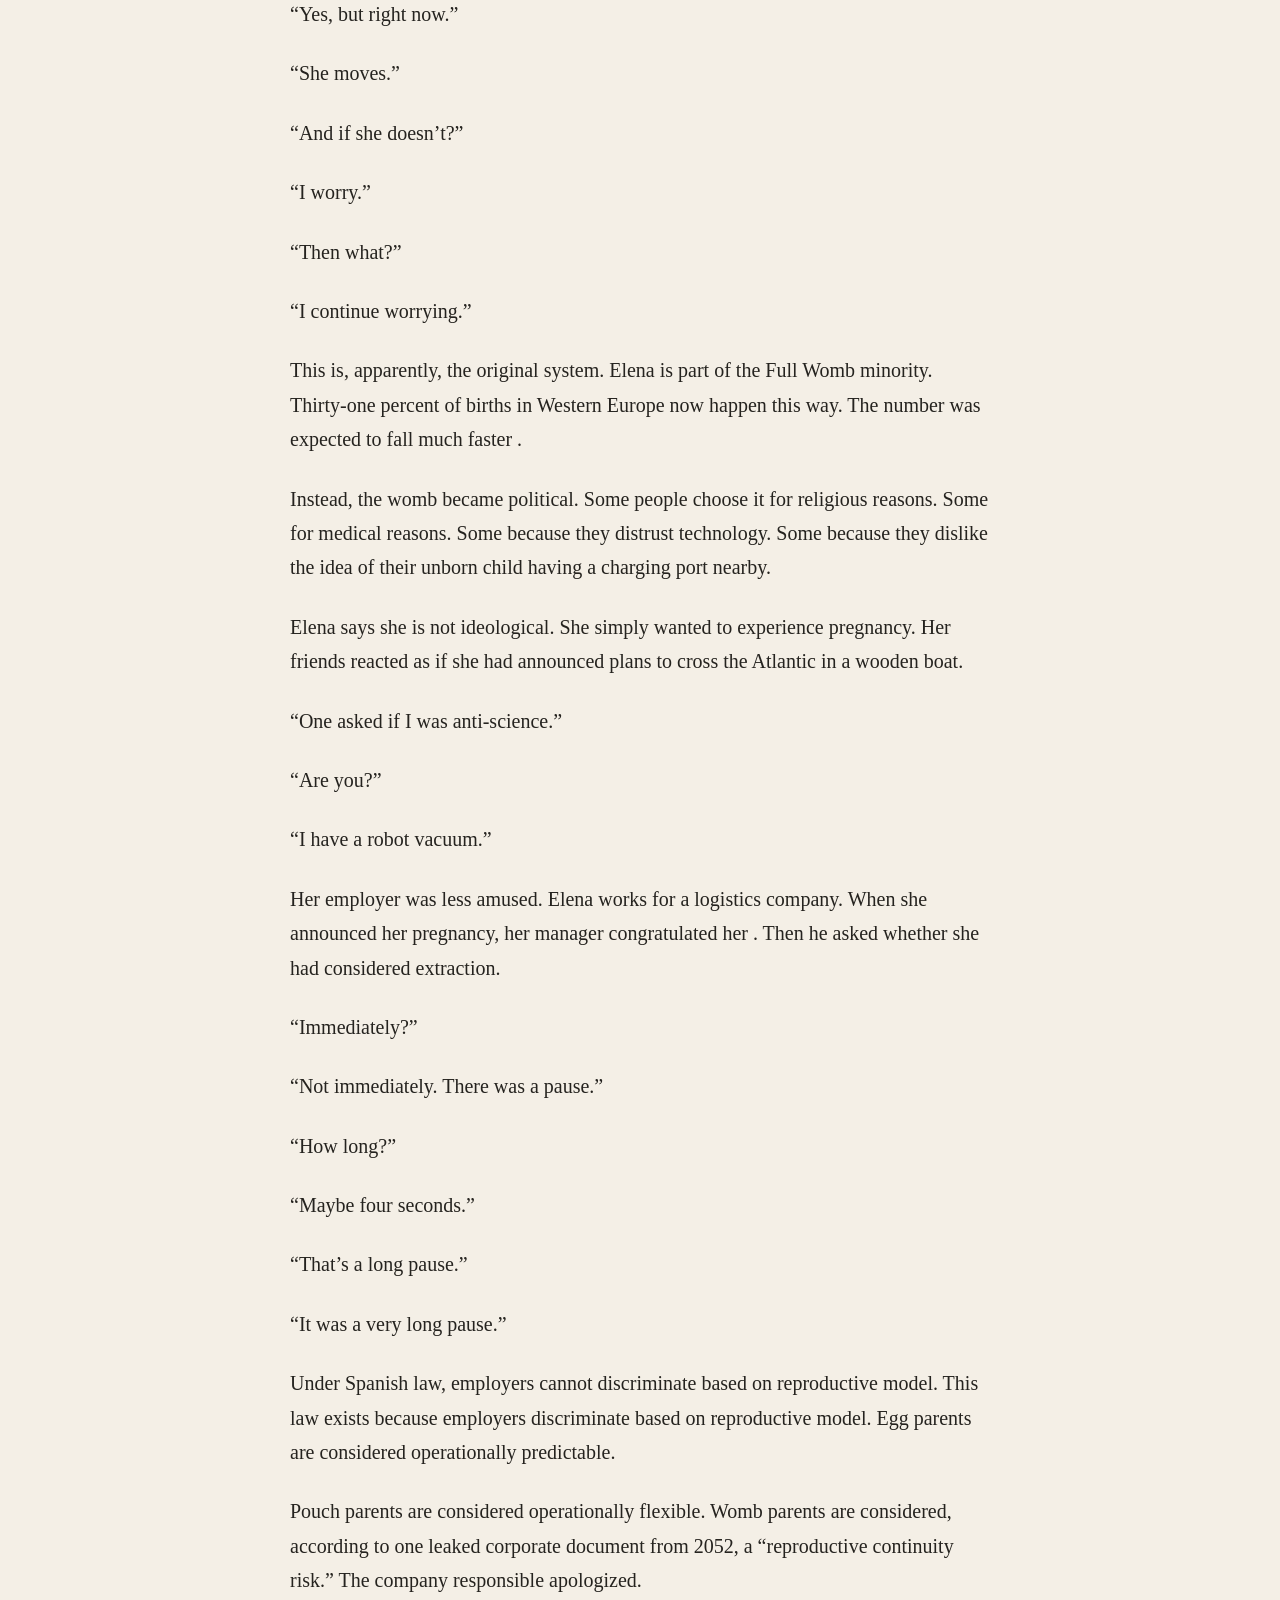
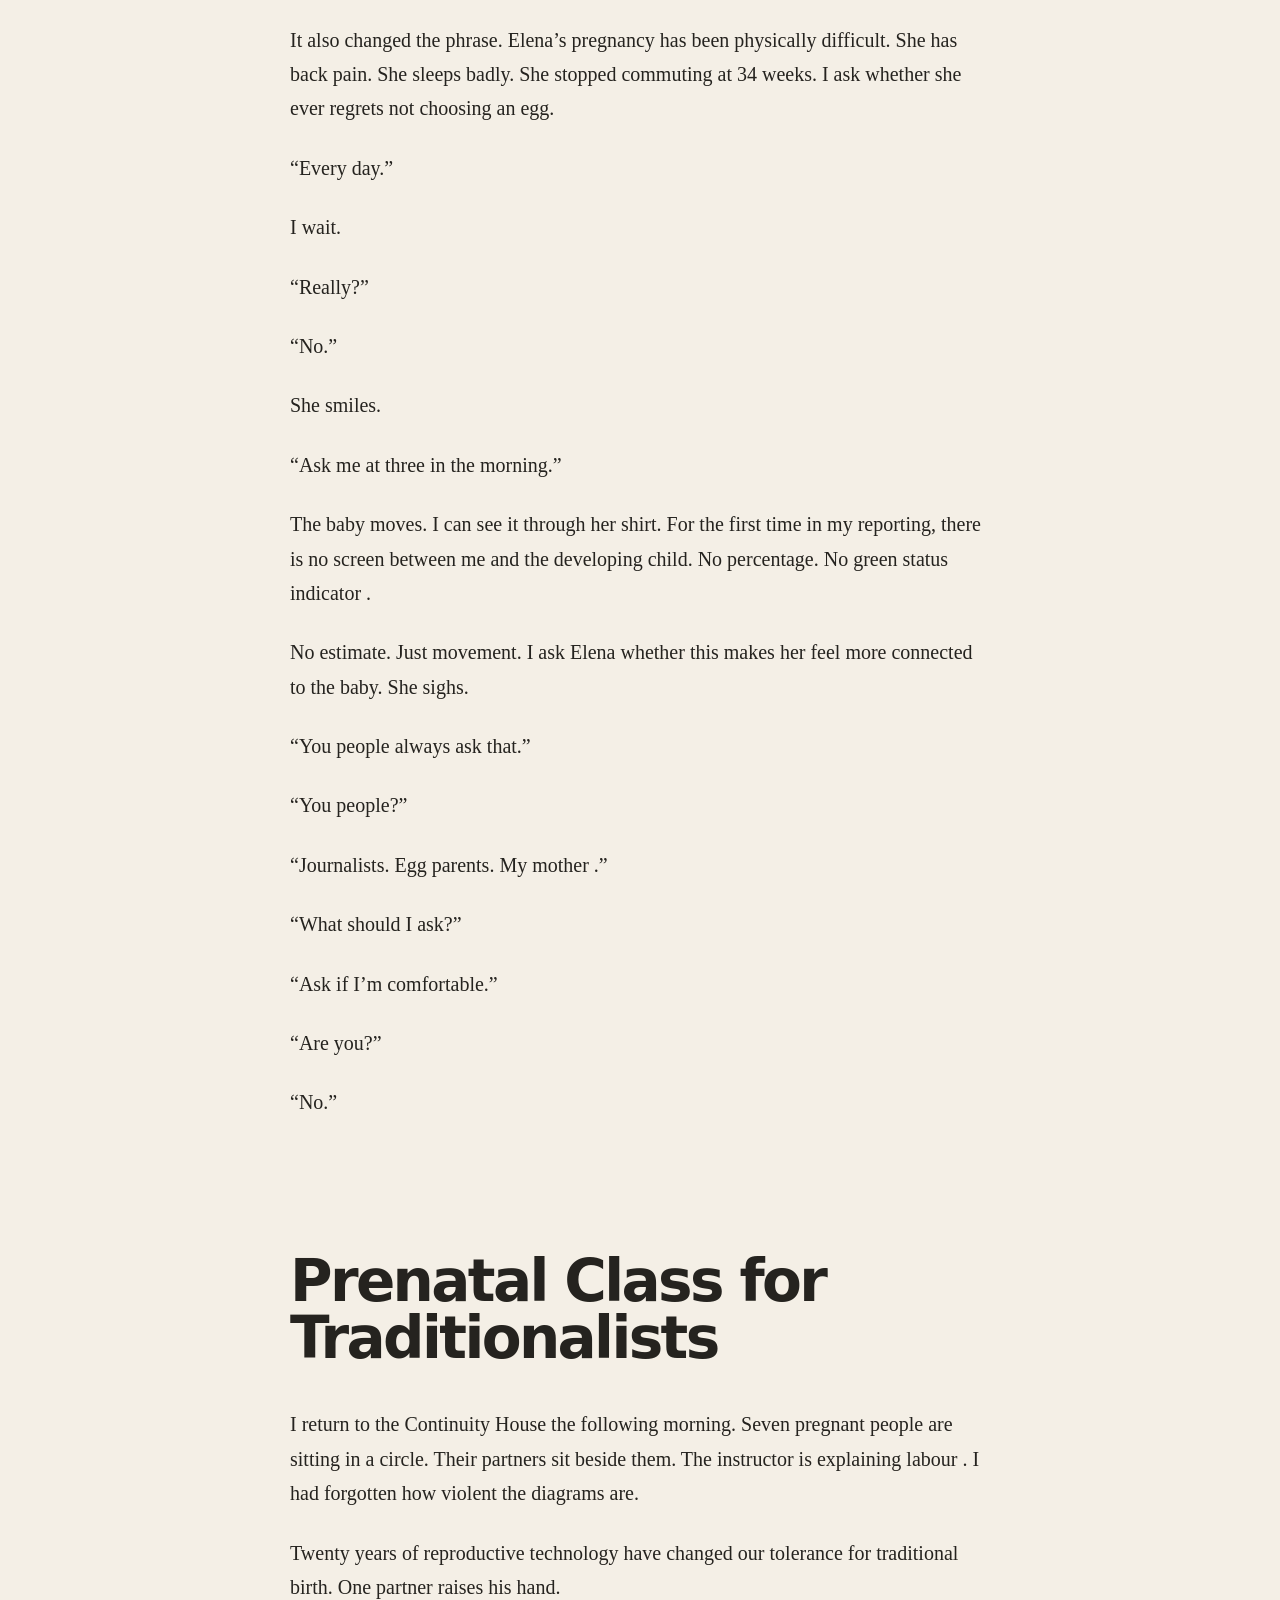
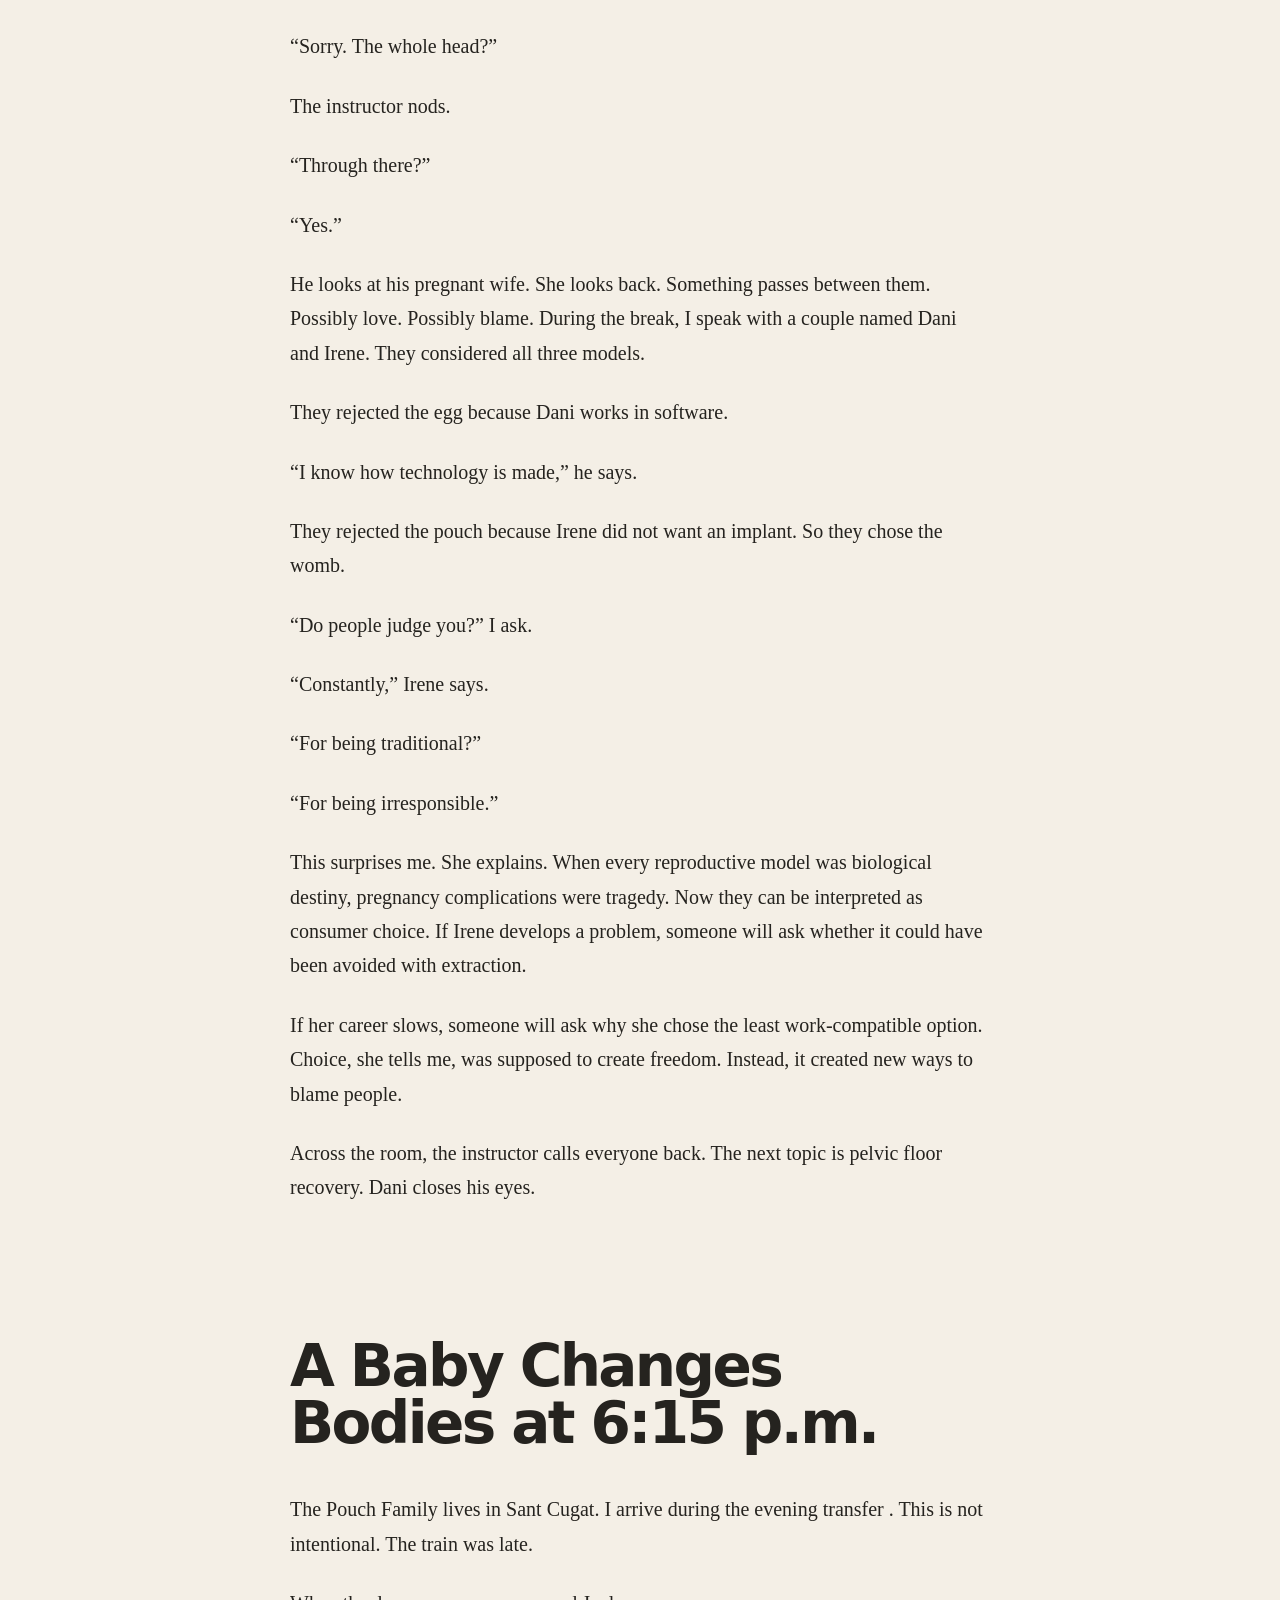
==== commit 30db3785: "Update language link states in index.html" ====
--- a/index.html
+++ b/index.html
@@ -160,9 +160,9 @@
     <button id="tocBtn" aria-label="Open contents">☰ <span class="label">Contents</span></button>
   </div>
   <div class="group">
-    <a class="lang-link" href="index.html" aria-label="English version">EN</a>
+    <a class="lang-link active" href="index.html" aria-label="English version">EN</a>
     <a class="lang-link" href="es.html" aria-label="Versión en español">ES</a>
-    <a class="lang-link active" href="pl.html" aria-label="Wersja polska">PL</a>
+    <a class="lang-link" href="pl.html" aria-label="Wersja polska">PL</a>
         <a
       class="nav-support"
       href="https://buymeacoffee.com/djkwlab"
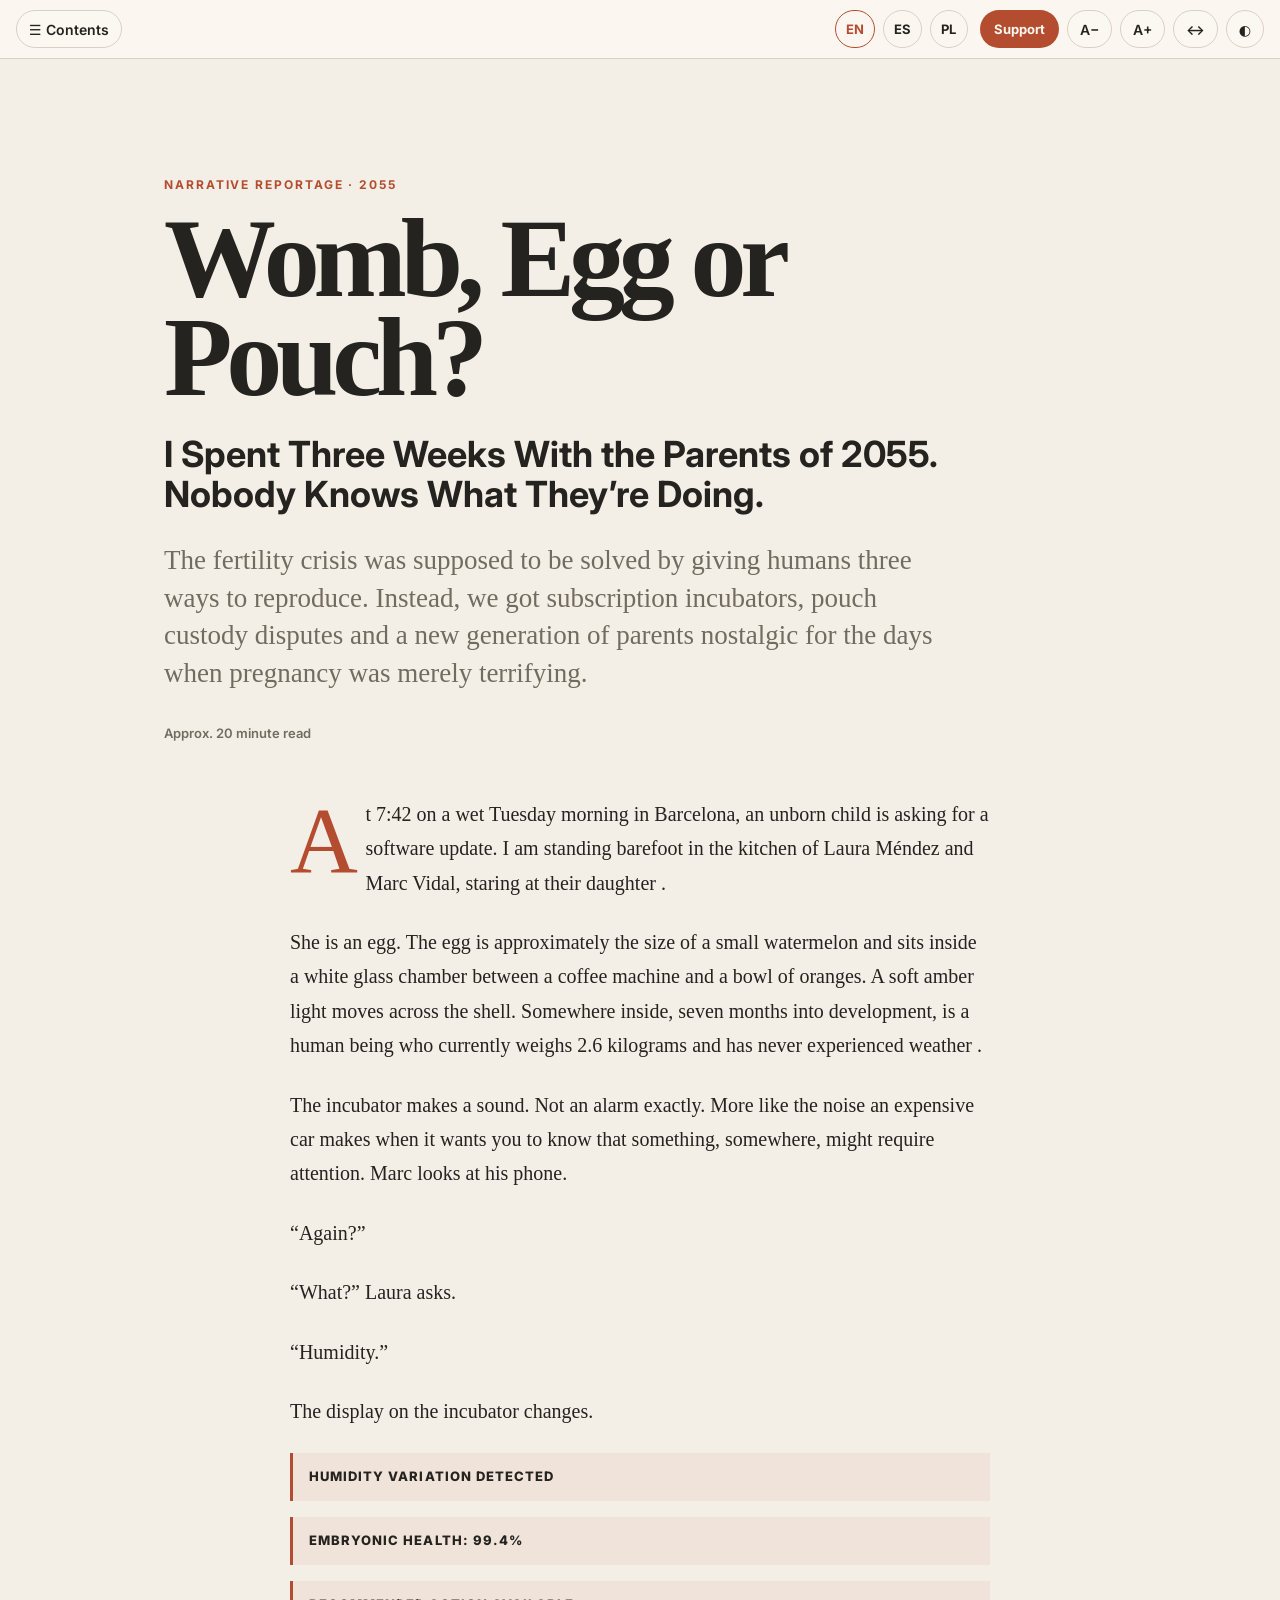
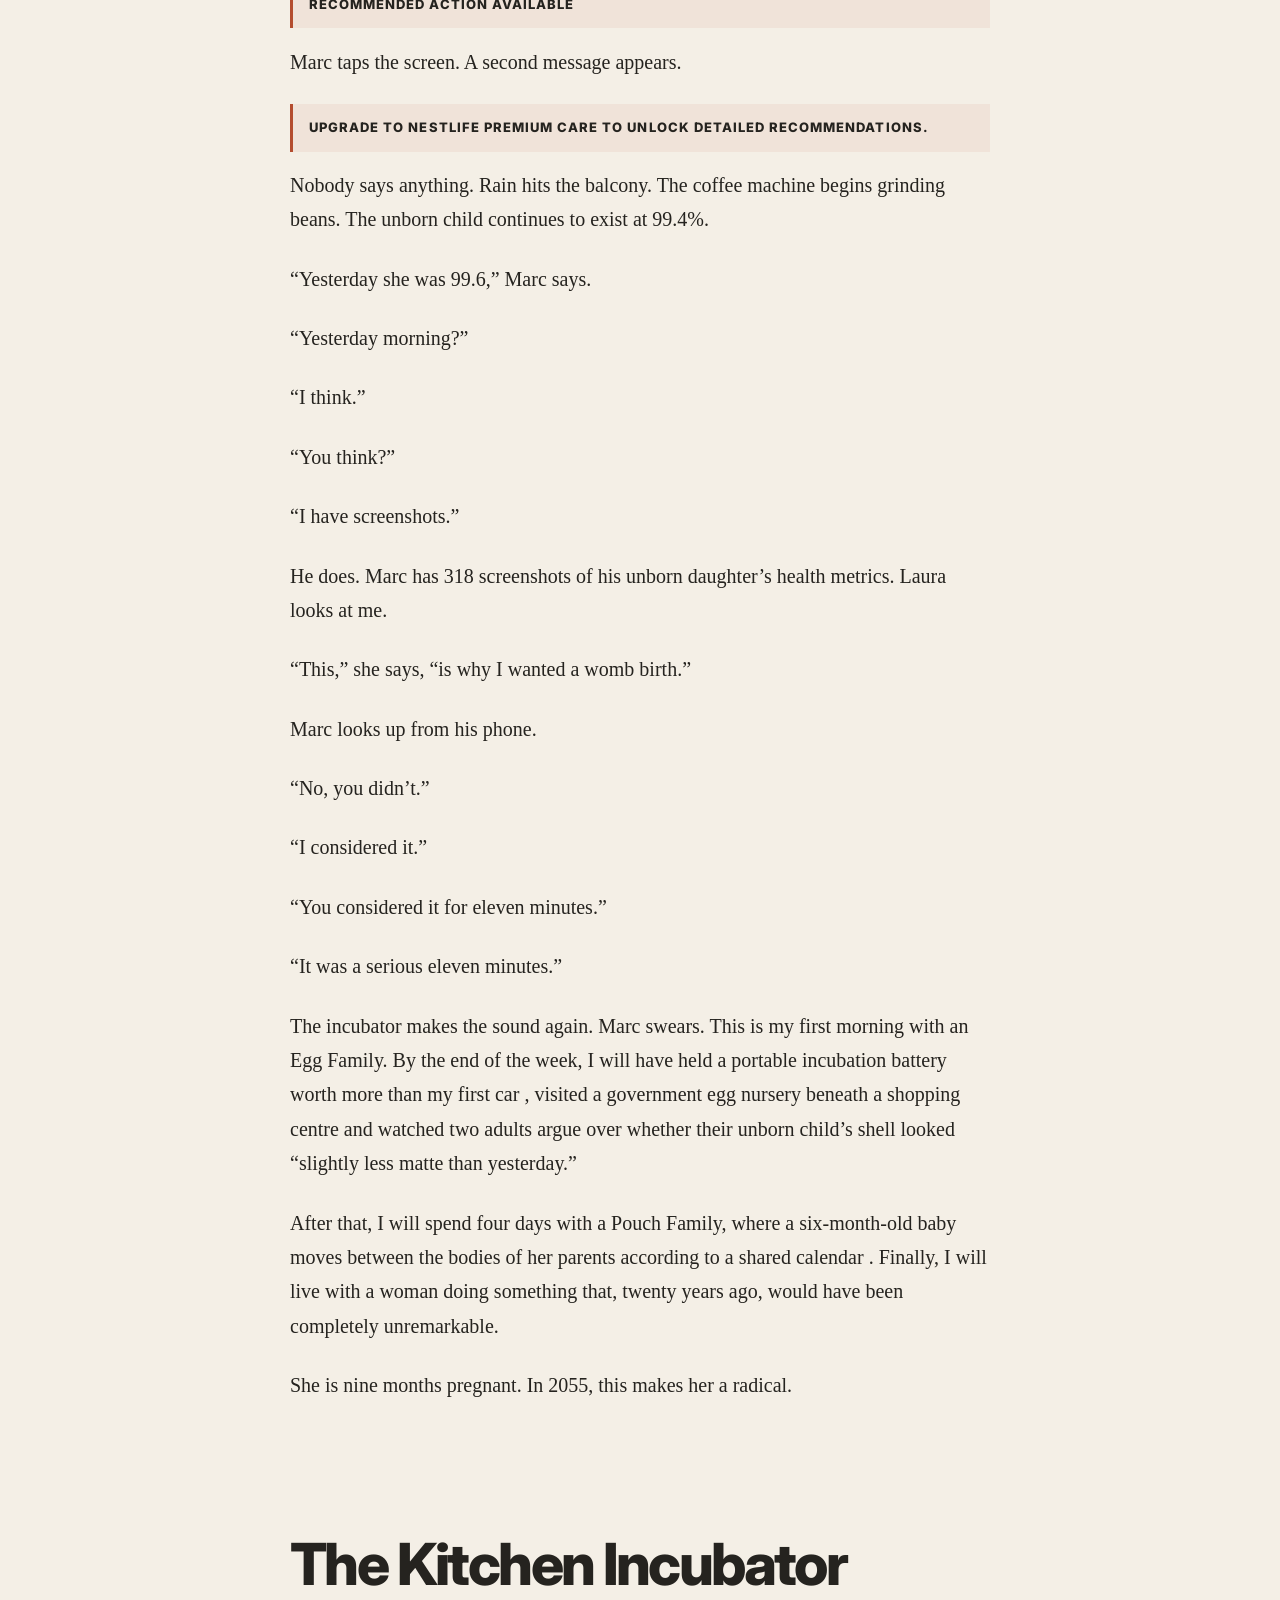
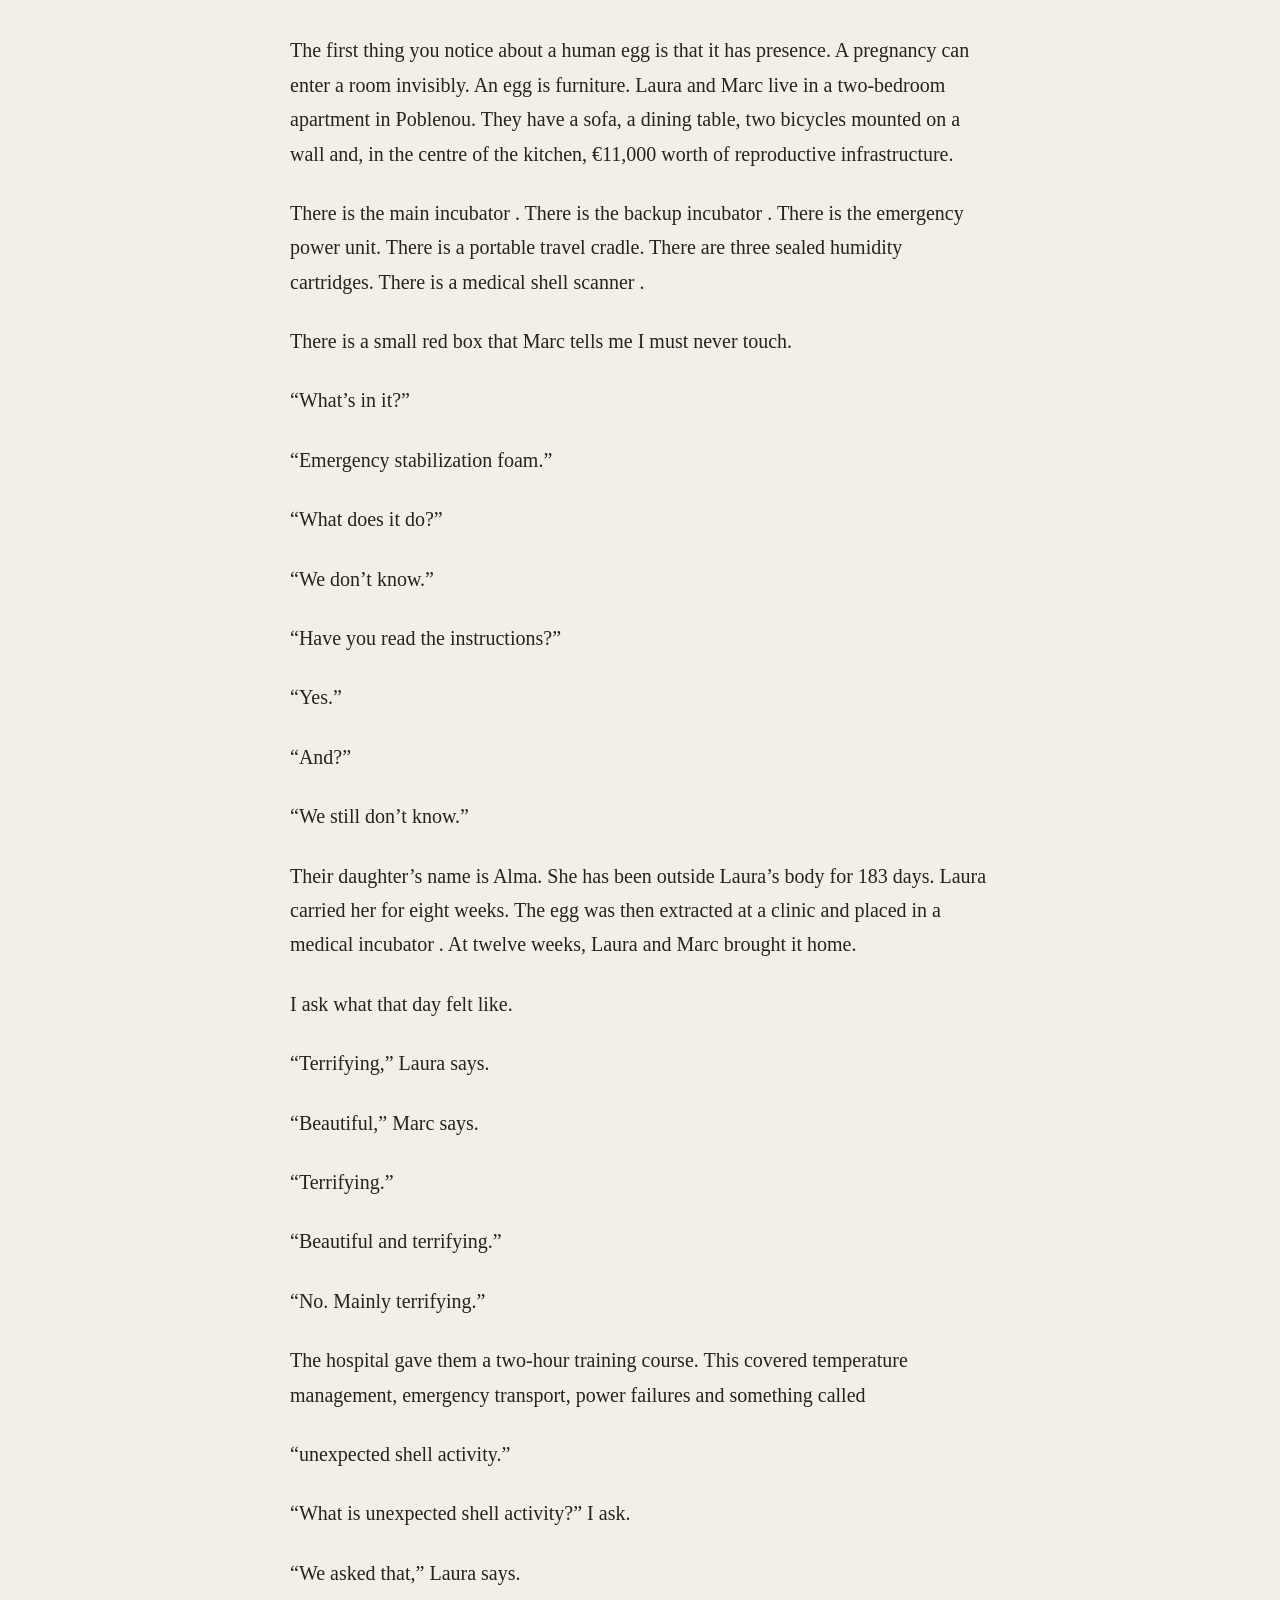
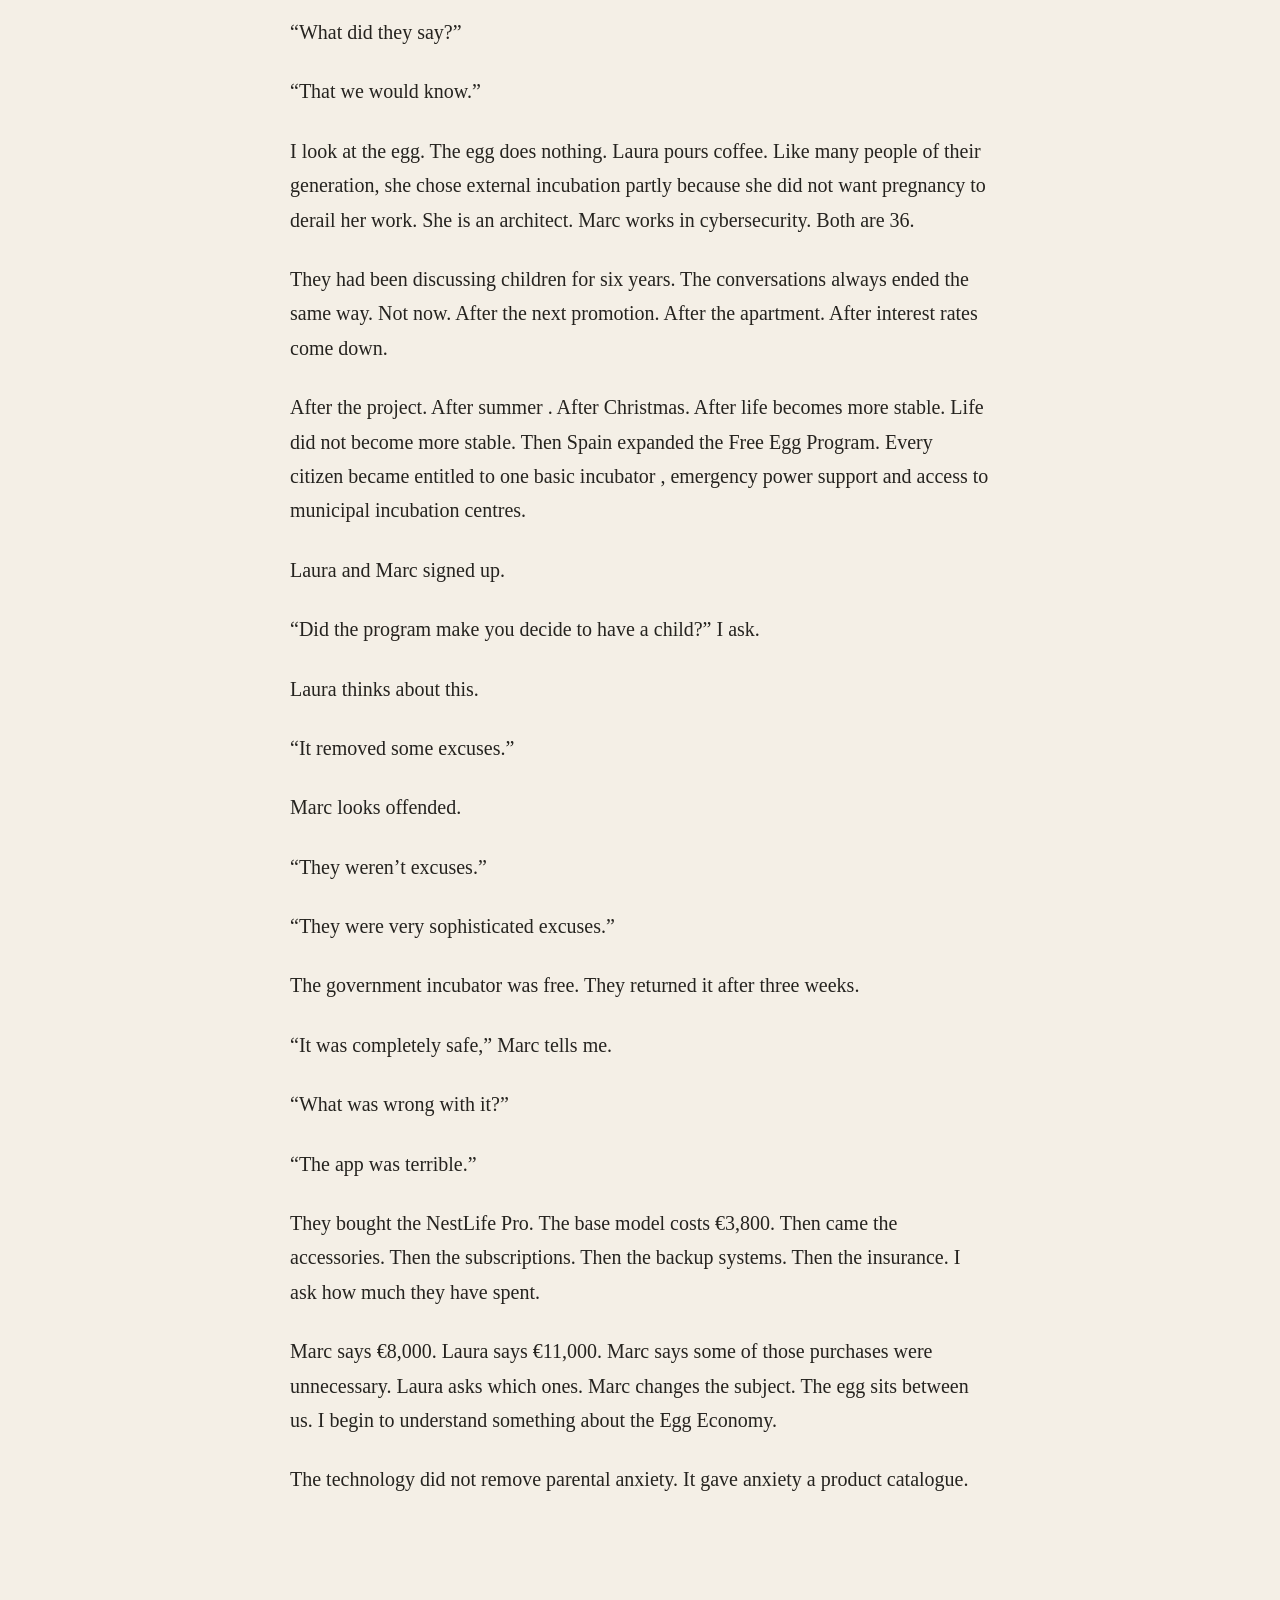
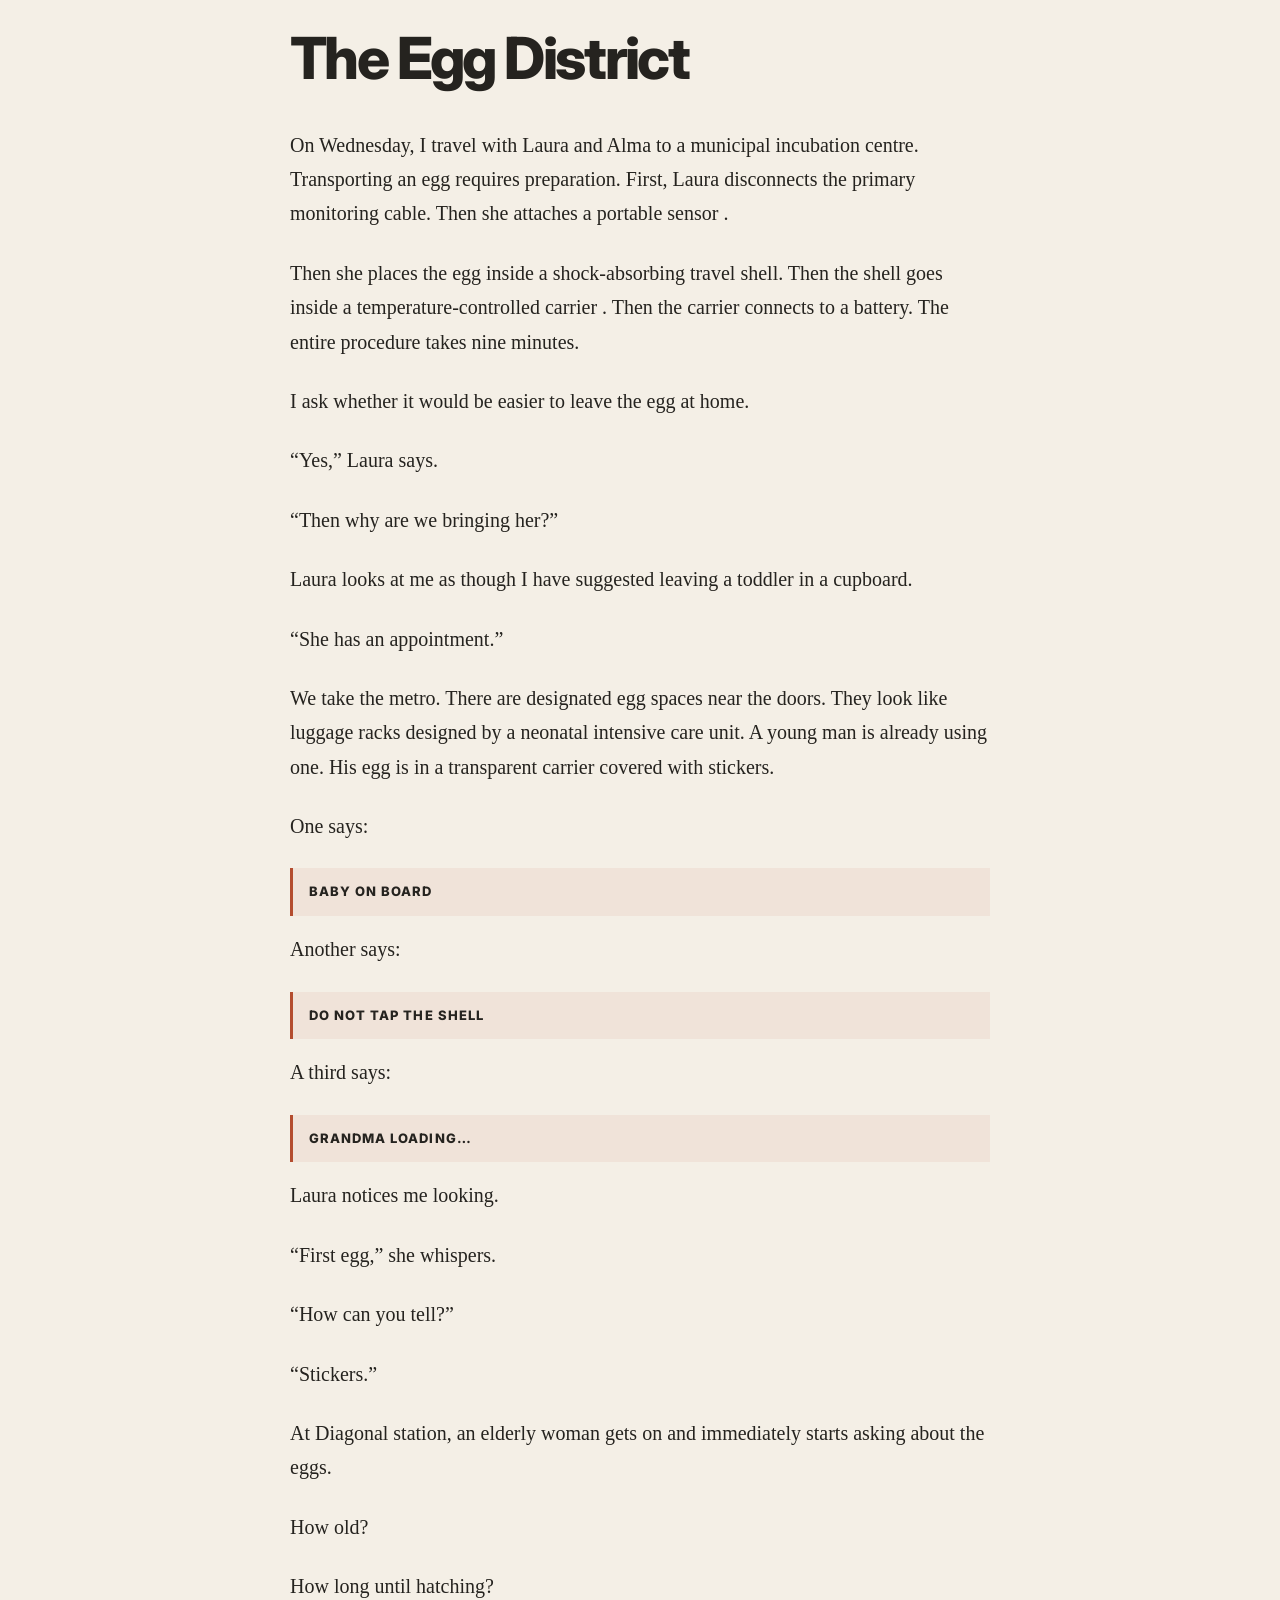
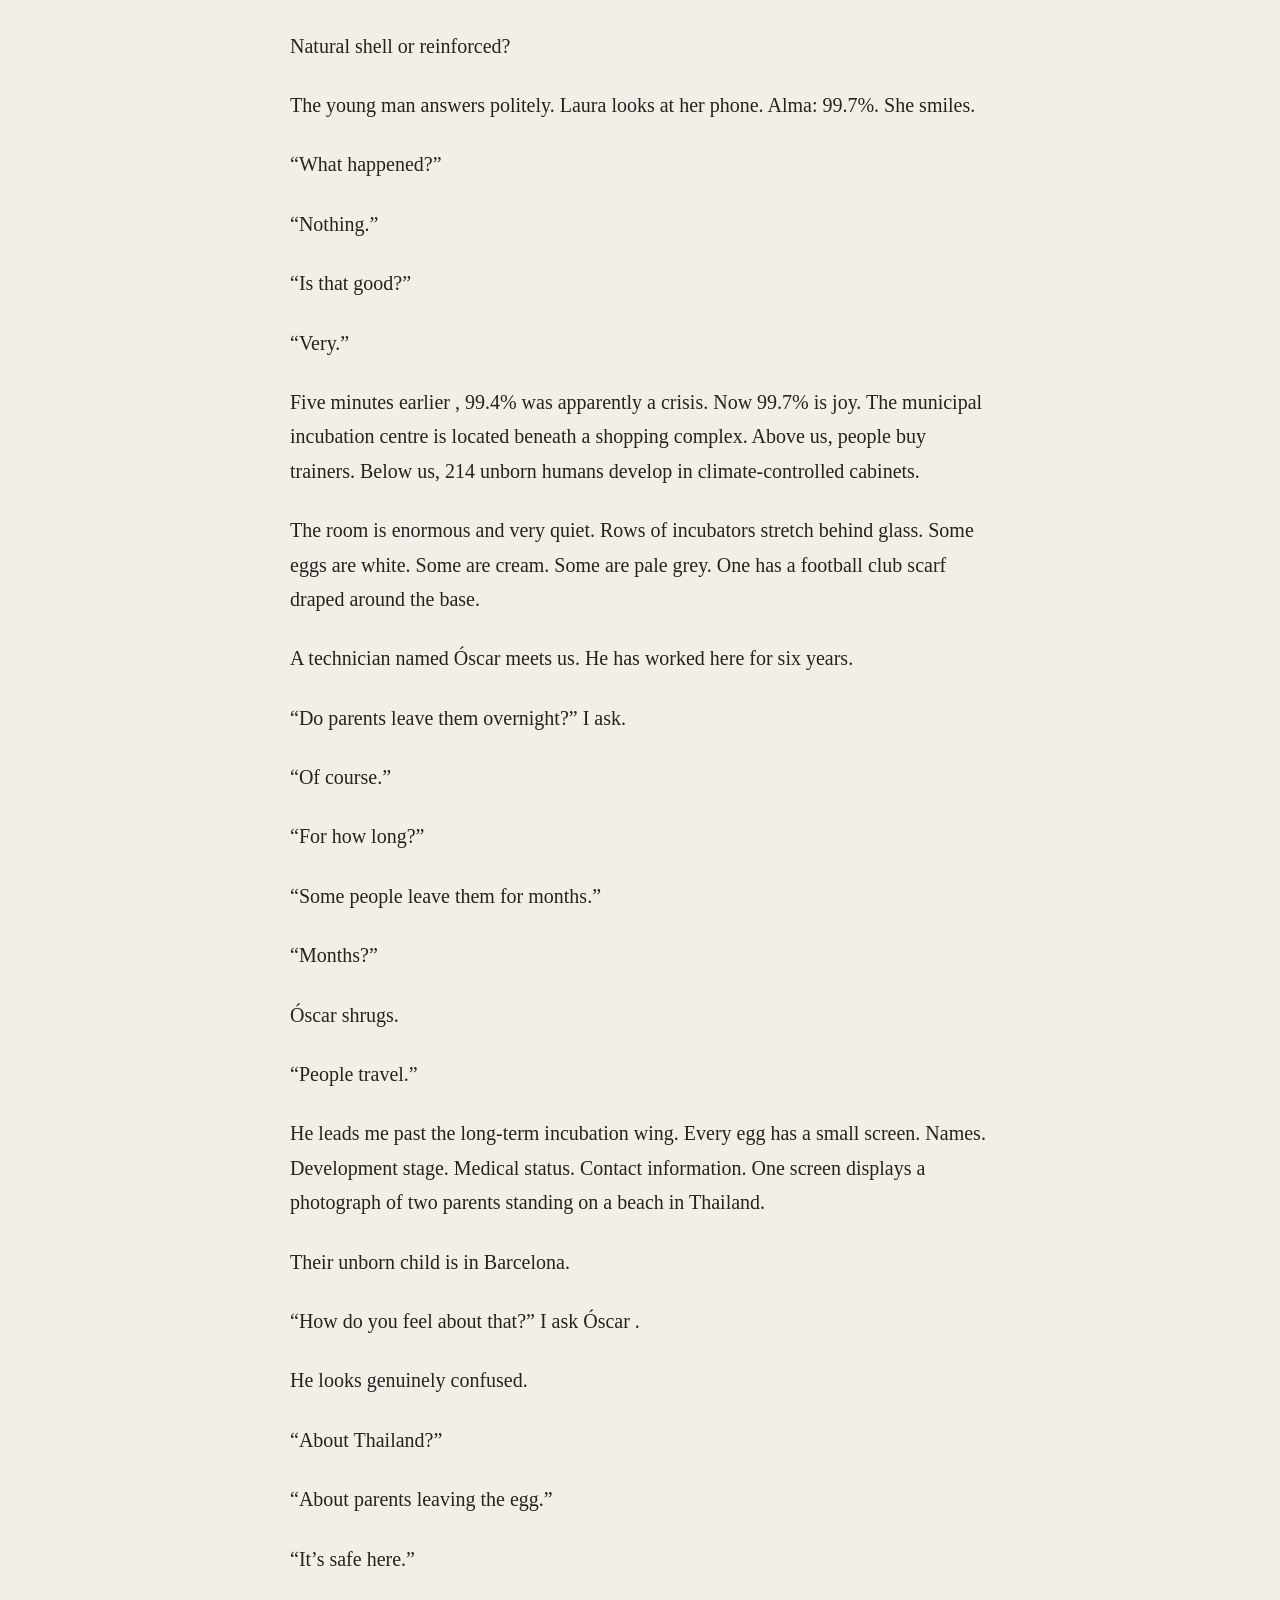
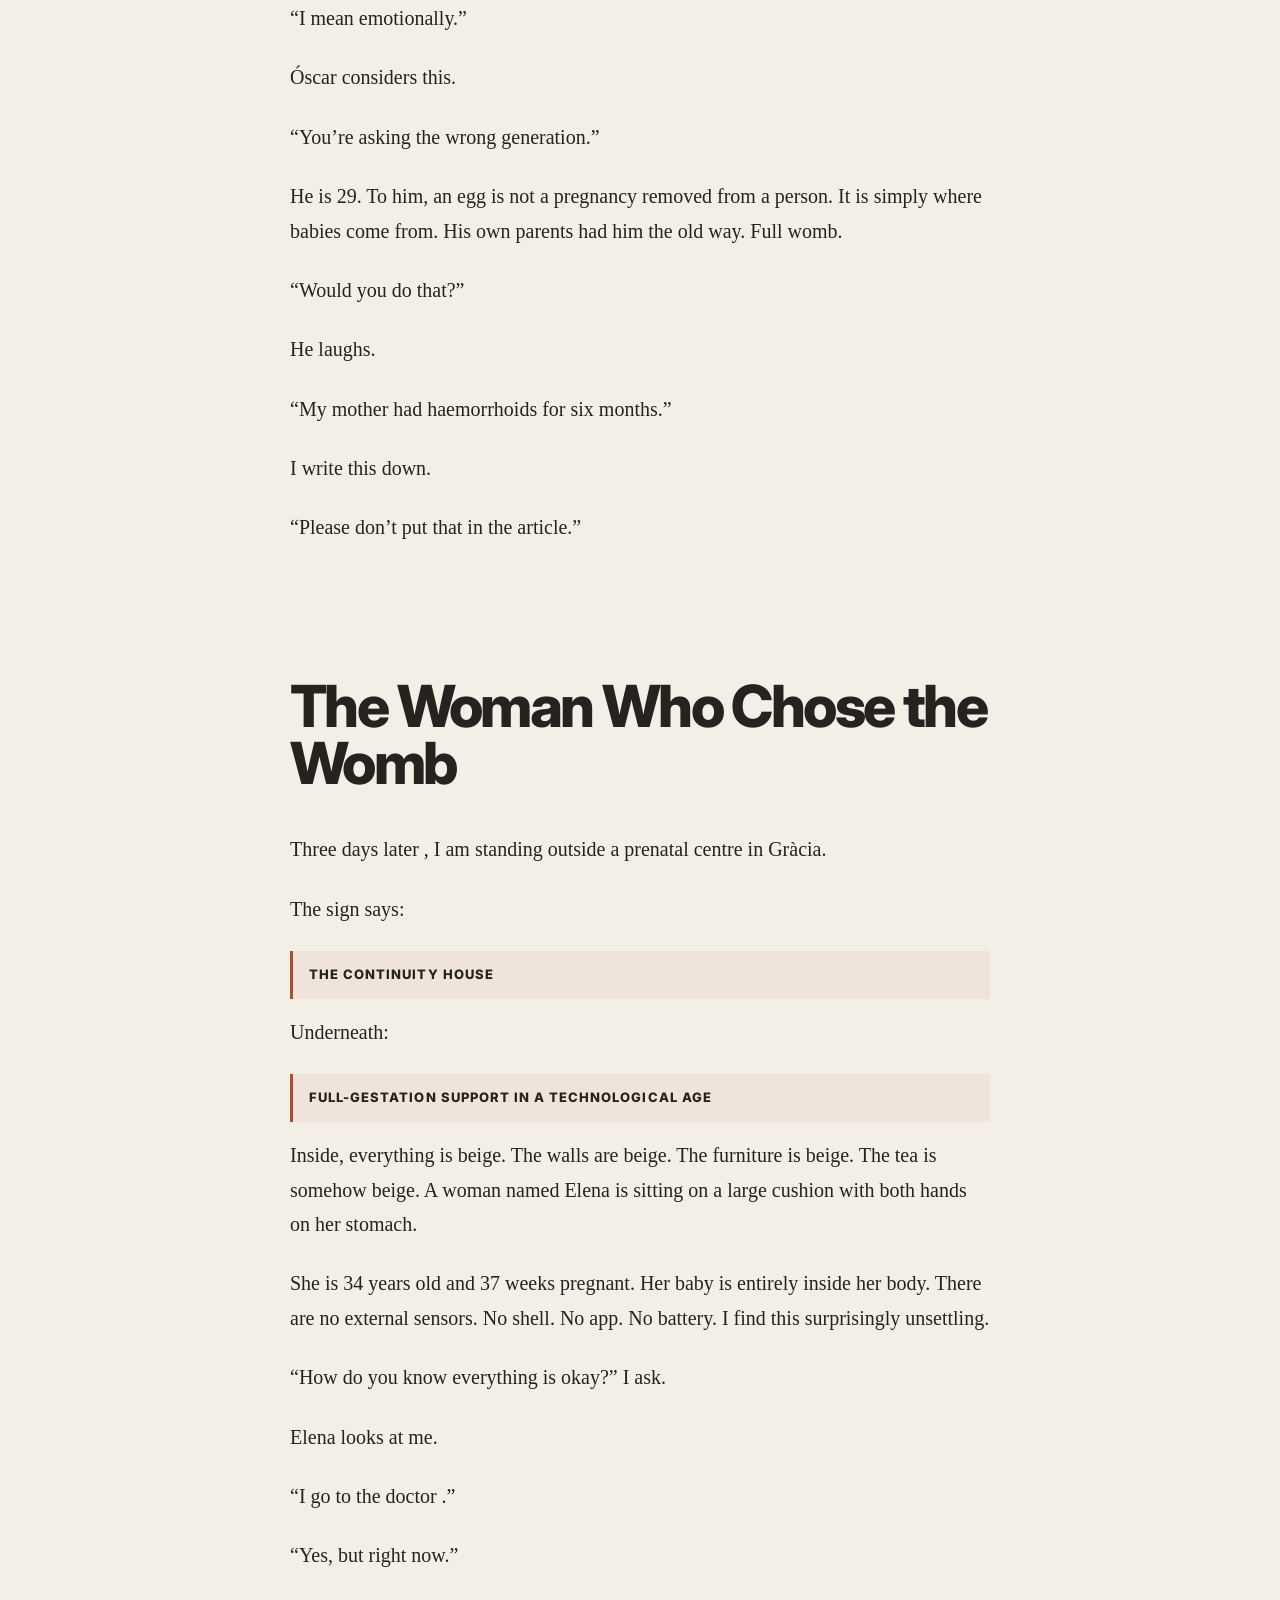
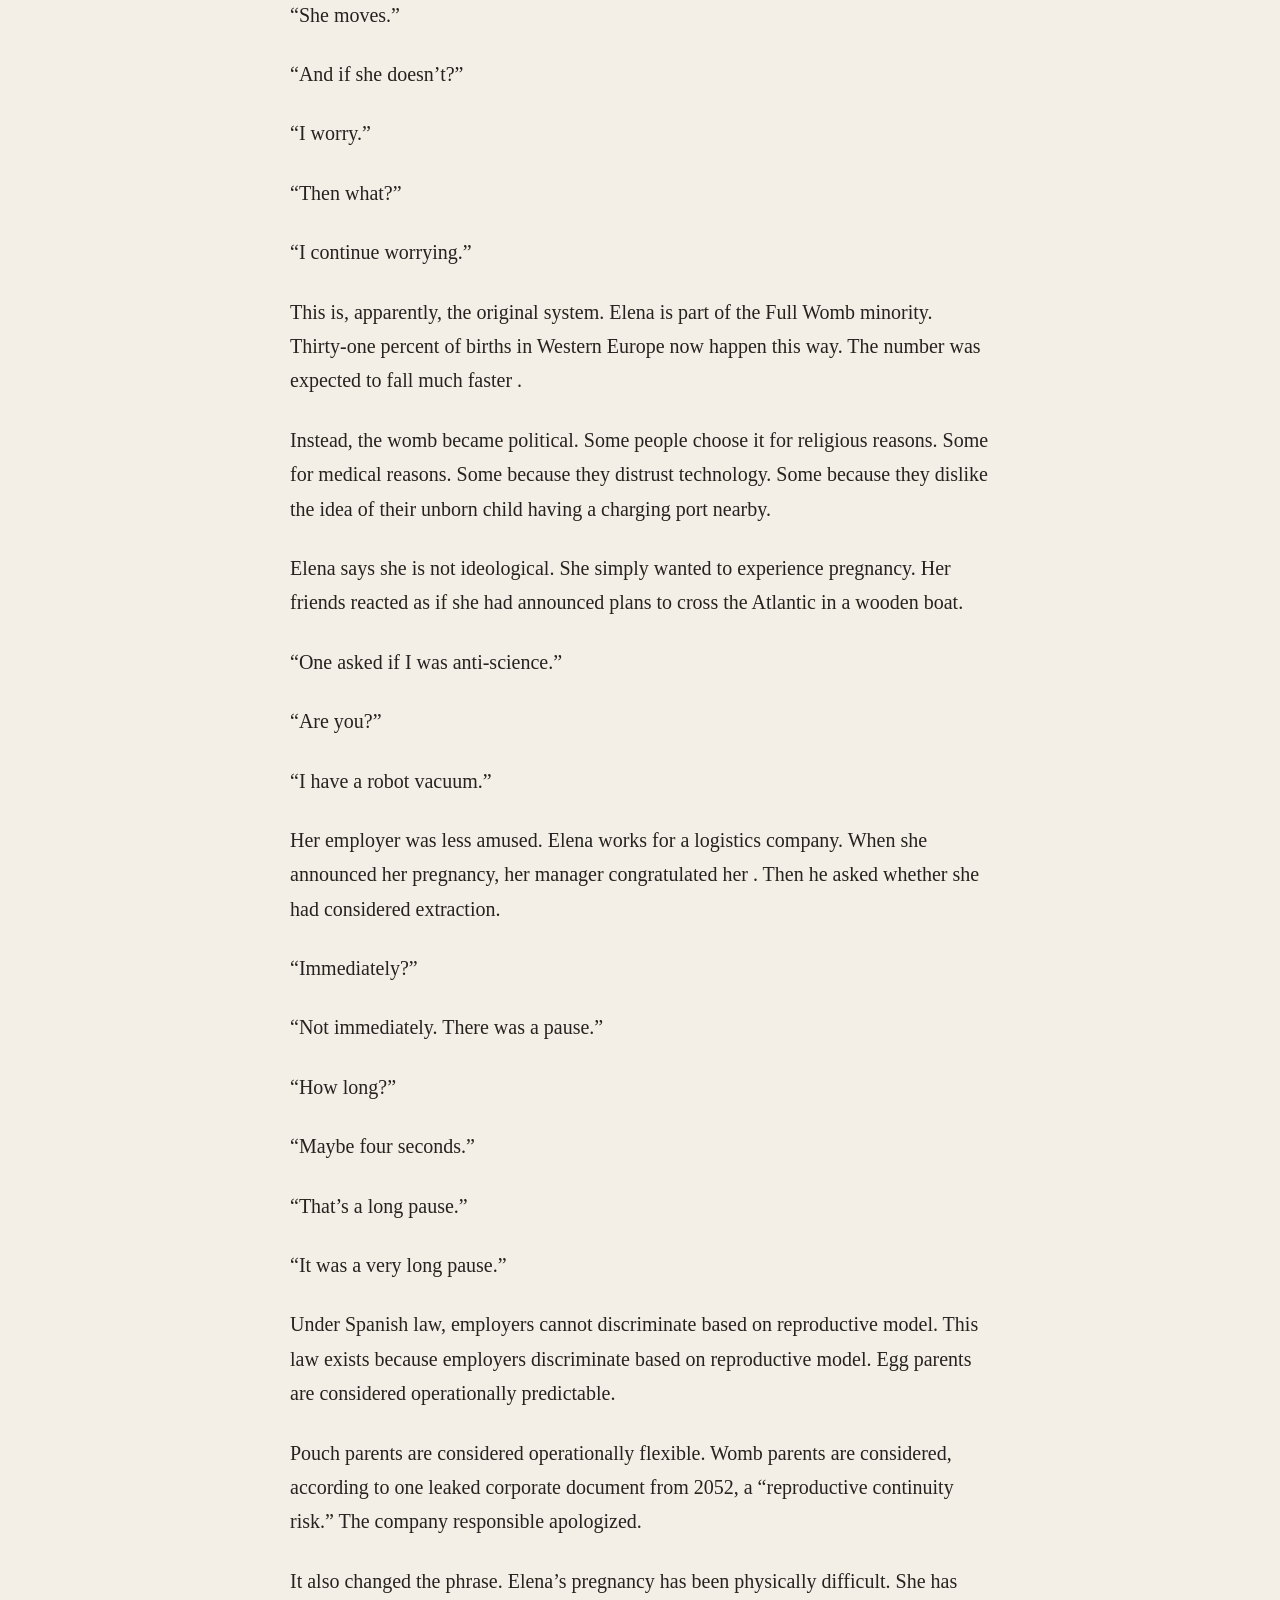
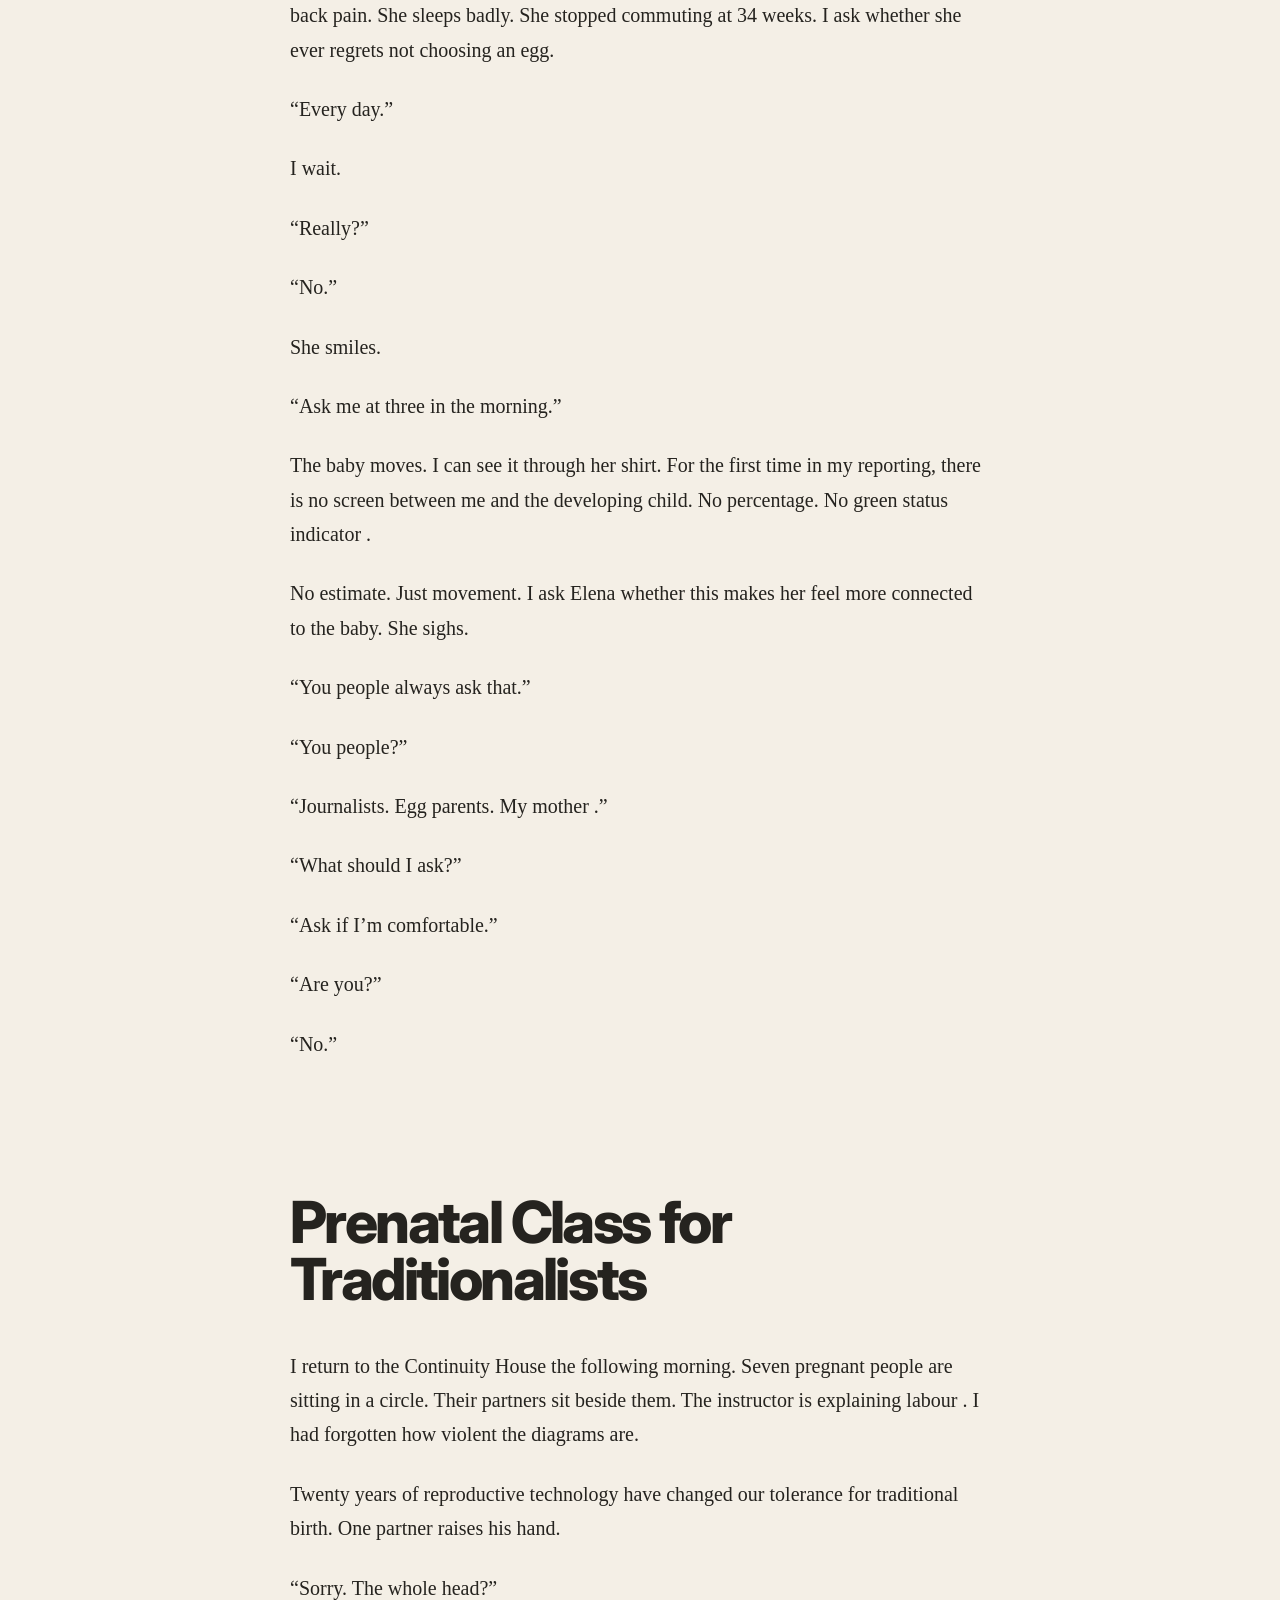
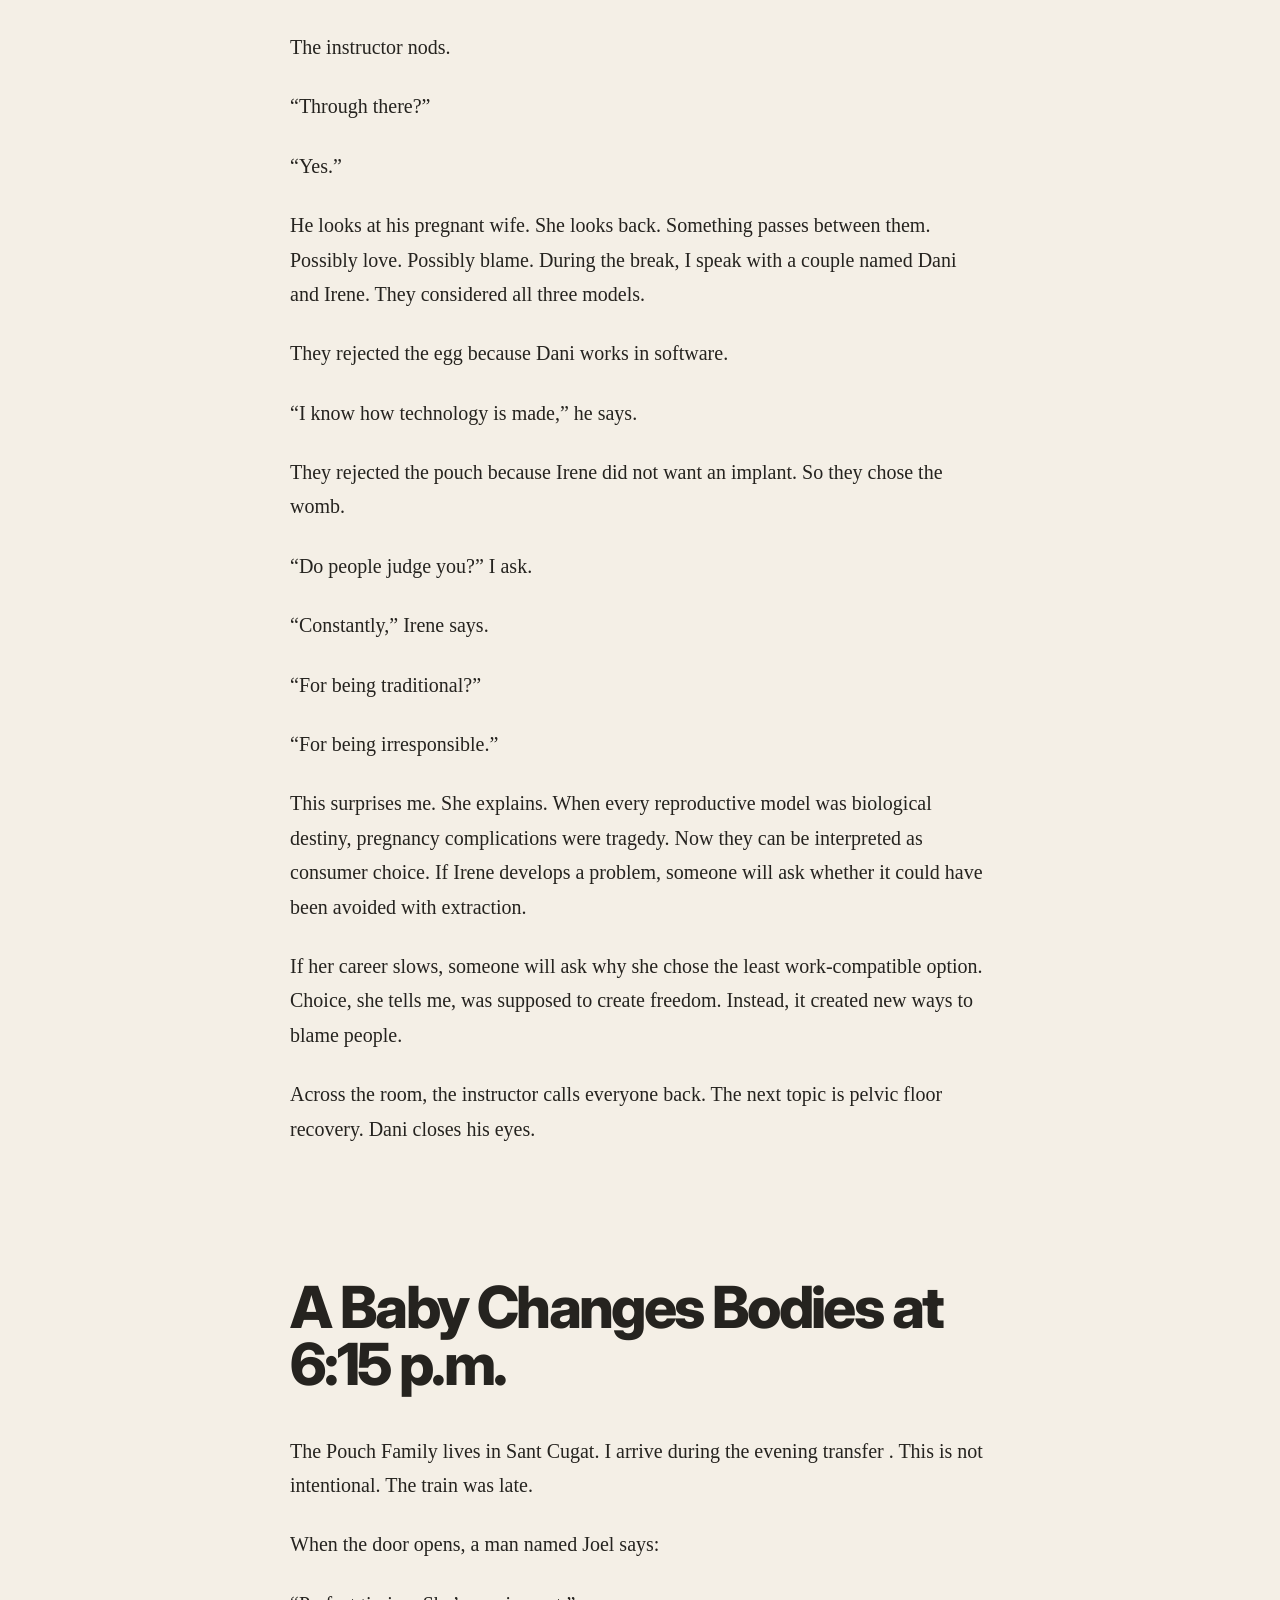
==== commit eabc4c7a: "Add Google Fonts preconnect and stylesheet links" ====
--- a/index.html
+++ b/index.html
@@ -14,143 +14,11 @@
 <meta name="viewport" content="width=device-width,initial-scale=1">
 <meta name="description" content="The fertility crisis was supposed to be solved by giving humans three ways to reproduce. Instead, we got subscription incubators, pouch custody disputes and a new generation of parents nostalgic for the days when pregnancy was merely terrifying.">
 <title>Womb, Egg or Pouch?</title>
-<style>
-:root {
-  --bg:#f4efe6; --paper:#fbf8f1; --text:#25231f; --muted:#716b61;
-  --accent:#b44d2f; --line:#d8d0c3; --panel:rgba(251,248,241,.92);
-  --serif: Georgia, "Times New Roman", serif; --sans: Inter, ui-sans-serif, system-ui, sans-serif;
-  --size:20px; --measure:700px;
-}
-html[data-theme="night"] {
-  --bg:#141413; --paper:#1c1c1a; --text:#e9e5dc; --muted:#aaa399;
-  --accent:#e68b68; --line:#3b3934; --panel:rgba(28,28,26,.94);
-}
-* { box-sizing:border-box; }
-html { scroll-behavior:smooth; }
-body { margin:0; background:var(--bg); color:var(--text); font-family:var(--serif); }
-.progress { position:fixed; inset:0 0 auto 0; height:3px; z-index:30; background:transparent; }
-.progress > div { height:100%; width:0; background:var(--accent); }
-.toolbar {
-  position:sticky; top:0; z-index:20; display:flex; justify-content:space-between; gap:12px;
-  padding:10px 16px; border-bottom:1px solid var(--line); background:var(--panel);
-  backdrop-filter:blur(14px); font-family:var(--sans);
-}
-.toolbar .group { display:flex; gap:8px; align-items:center; }
-button {
-  border:1px solid var(--line); background:var(--paper); color:var(--text); border-radius:999px;
-  min-width:38px; height:38px; padding:0 12px; cursor:pointer; font:600 14px var(--sans);
-}
-button:hover { border-color:var(--accent); }
-.lang-link {
-  display:inline-flex; align-items:center; justify-content:center; min-width:38px; height:38px;
-  padding:0 10px; border:1px solid var(--line); border-radius:999px; color:var(--text);
-  text-decoration:none; font:700 13px var(--sans);
-}
-.lang-link:hover, .lang-link.active { border-color:var(--accent); color:var(--accent); }
-.hero { max-width:1000px; margin:0 auto; padding:clamp(56px,10vw,120px) 24px 56px; }
-.kicker { font:700 12px/1 var(--sans); letter-spacing:.16em; text-transform:uppercase; color:var(--accent); }
-h1 { font-size:clamp(54px,9vw,112px); line-height:.88; letter-spacing:-.055em; margin:18px 0 28px; max-width:900px; }
-.subtitle { font:700 clamp(22px,3vw,36px)/1.12 var(--sans); max-width:820px; margin:0 0 22px; }
-.dek { font-size:clamp(20px,2.2vw,27px); line-height:1.4; color:var(--muted); max-width:780px; }
-.meta { margin-top:32px; font:600 13px var(--sans); color:var(--muted); }
-.layout { display:grid; grid-template-columns:minmax(0,1fr); max-width:1200px; margin:0 auto; padding:0 24px 100px; }
-.toc {
-  position:fixed; left:24px; top:82px; width:230px; max-height:calc(100vh - 110px); overflow:auto;
-  padding:18px; border:1px solid var(--line); border-radius:18px; background:var(--panel);
-  backdrop-filter:blur(12px); font-family:var(--sans); transform:translateX(-130%); transition:.25s ease; z-index:25;
-}
-.toc.open { transform:translateX(0); }
-.toc strong { display:block; margin-bottom:12px; font-size:13px; }
-.toc a { display:block; color:var(--muted); text-decoration:none; padding:7px 0; font-size:13px; line-height:1.25; }
-.toc a:hover { color:var(--accent); }
-article { width:min(100%,var(--measure)); margin:0 auto; font-size:var(--size); line-height:1.72; }
-article p { margin:0 0 1.25em; }
-article p:first-of-type::first-letter {
-  float:left; font-size:4.7em; line-height:.78; padding:.08em .08em 0 0; color:var(--accent);
-}
-h2 { font:800 clamp(34px,5vw,58px)/.98 var(--sans); letter-spacing:-.045em; margin:2.3em 0 .7em; scroll-margin-top:80px; }
-.display-line {
-  font:800 13px/1.5 var(--sans); letter-spacing:.08em; text-transform:uppercase; padding:14px 16px;
-  border-left:3px solid var(--accent); background:color-mix(in srgb,var(--accent) 7%,transparent);
-}
-.reader-note {
-  margin:70px auto 0; padding:24px; border-top:1px solid var(--line); color:var(--muted);
-  font:14px/1.5 var(--sans); width:min(100%,var(--measure)); text-align:center;
-}
-.reader-note p { margin:.35em 0; }
-@media (max-width:700px) {
-  .toolbar { padding:8px 10px; }
-  .toolbar .label { display:none; }
-  .hero { padding-left:20px; padding-right:20px; }
-  .layout { padding-left:20px; padding-right:20px; }
-  article { line-height:1.62; }
-}
-@media print {
-  .toolbar,.progress,.toc { display:none!important; }
-  body { background:white; }
-  .hero,.layout { padding-left:0; padding-right:0; }
-}
-    .support-card {
-  width: min(100%, var(--measure));
-  margin: 80px auto 32px;
-  padding: clamp(28px, 5vw, 48px);
-  border: 1px solid var(--line);
-  border-radius: 24px;
-  background: var(--paper);
-  text-align: center;
-}
+<link rel="preconnect" href="https://fonts.googleapis.com">
+<link rel="preconnect" href="https://fonts.gstatic.com" crossorigin>
+<link href="https://fonts.googleapis.com/css2?family=Inter:wght@400;600;700;800&display=swap" rel="stylesheet">
 
-.support-card h2 {
-  margin: 0 0 16px;
-  font: 800 clamp(28px, 4vw, 42px) / 1.05 var(--sans);
-  letter-spacing: -0.035em;
-}
-
-.support-card p {
-  max-width: 560px;
-  margin: 0 auto 24px;
-  color: var(--muted);
-  font: 17px / 1.6 var(--sans);
-}
-
-.support-button {
-  display: inline-flex;
-  align-items: center;
-  justify-content: center;
-  min-height: 48px;
-  padding: 0 22px;
-  border: 1px solid var(--accent);
-  border-radius: 999px;
-  color: var(--text);
-  text-decoration: none;
-  font: 700 15px var(--sans);
-  transition: transform 0.2s ease, background 0.2s ease;
-}
-
-.support-button:hover {
-  transform: translateY(-2px);
-  background: color-mix(in srgb, var(--accent) 10%, transparent);
-}
-    .nav-support {
-  display: inline-flex;
-  align-items: center;
-  justify-content: center;
-  height: 38px;
-  padding: 0 14px;
-  margin-left: 4px;
-  border-radius: 999px;
-  background: var(--accent);
-  color: var(--paper);
-  text-decoration: none;
-  font: 700 13px var(--sans);
-  transition: transform 0.2s ease, opacity 0.2s ease;
-}
-
-.nav-support:hover {
-  transform: translateY(-1px);
-  opacity: 0.9;
-}
-</style>
+<link rel="stylesheet" href="styles.css">
 </head>
 <body>
 <div class="progress"><div id="progressBar"></div></div>
--- a/styles.css
+++ b/styles.css
@@ -0,0 +1,135 @@
+:root {
+  --bg:#f4efe6; --paper:#fbf8f1; --text:#25231f; --muted:#716b61;
+  --accent:#b44d2f; --line:#d8d0c3; --panel:rgba(251,248,241,.92);
+  --serif: Georgia, "Times New Roman", serif; --sans: Inter, ui-sans-serif, system-ui, sans-serif;
+  --size:20px; --measure:700px;
+}
+html[data-theme="night"] {
+  --bg:#141413; --paper:#1c1c1a; --text:#e9e5dc; --muted:#aaa399;
+  --accent:#e68b68; --line:#3b3934; --panel:rgba(28,28,26,.94);
+}
+* { box-sizing:border-box; }
+html { scroll-behavior:smooth; }
+body { margin:0; background:var(--bg); color:var(--text); font-family:var(--serif); }
+.progress { position:fixed; inset:0 0 auto 0; height:3px; z-index:30; background:transparent; }
+.progress > div { height:100%; width:0; background:var(--accent); }
+.toolbar {
+  position:sticky; top:0; z-index:20; display:flex; justify-content:space-between; gap:12px;
+  padding:10px 16px; border-bottom:1px solid var(--line); background:var(--panel);
+  backdrop-filter:blur(14px); font-family:var(--sans);
+}
+.toolbar .group { display:flex; gap:8px; align-items:center; }
+button {
+  border:1px solid var(--line); background:var(--paper); color:var(--text); border-radius:999px;
+  min-width:38px; height:38px; padding:0 12px; cursor:pointer; font:600 14px var(--sans);
+}
+button:hover { border-color:var(--accent); }
+.lang-link {
+  display:inline-flex; align-items:center; justify-content:center; min-width:38px; height:38px;
+  padding:0 10px; border:1px solid var(--line); border-radius:999px; color:var(--text);
+  text-decoration:none; font:700 13px var(--sans);
+}
+.lang-link:hover, .lang-link.active { border-color:var(--accent); color:var(--accent); }
+.hero { max-width:1000px; margin:0 auto; padding:clamp(56px,10vw,120px) 24px 56px; }
+.kicker { font:700 12px/1 var(--sans); letter-spacing:.16em; text-transform:uppercase; color:var(--accent); }
+h1 { font-size:clamp(54px,9vw,112px); line-height:.88; letter-spacing:-.055em; margin:18px 0 28px; max-width:900px; }
+.subtitle { font:700 clamp(22px,3vw,36px)/1.12 var(--sans); max-width:820px; margin:0 0 22px; }
+.dek { font-size:clamp(20px,2.2vw,27px); line-height:1.4; color:var(--muted); max-width:780px; }
+.meta { margin-top:32px; font:600 13px var(--sans); color:var(--muted); }
+.layout { display:grid; grid-template-columns:minmax(0,1fr); max-width:1200px; margin:0 auto; padding:0 24px 100px; }
+.toc {
+  position:fixed; left:24px; top:82px; width:230px; max-height:calc(100vh - 110px); overflow:auto;
+  padding:18px; border:1px solid var(--line); border-radius:18px; background:var(--panel);
+  backdrop-filter:blur(12px); font-family:var(--sans); transform:translateX(-130%); transition:.25s ease; z-index:25;
+}
+.toc.open { transform:translateX(0); }
+.toc strong { display:block; margin-bottom:12px; font-size:13px; }
+.toc a { display:block; color:var(--muted); text-decoration:none; padding:7px 0; font-size:13px; line-height:1.25; }
+.toc a:hover { color:var(--accent); }
+article { width:min(100%,var(--measure)); margin:0 auto; font-size:var(--size); line-height:1.72; }
+article p { margin:0 0 1.25em; }
+article p:first-of-type::first-letter {
+  float:left; font-size:4.7em; line-height:.78; padding:.08em .08em 0 0; color:var(--accent);
+}
+h2 { font:800 clamp(34px,5vw,58px)/.98 var(--sans); letter-spacing:-.045em; margin:2.3em 0 .7em; scroll-margin-top:80px; }
+.display-line {
+  font:800 13px/1.5 var(--sans); letter-spacing:.08em; text-transform:uppercase; padding:14px 16px;
+  border-left:3px solid var(--accent); background:color-mix(in srgb,var(--accent) 7%,transparent);
+}
+.reader-note {
+  margin:70px auto 0; padding:24px; border-top:1px solid var(--line); color:var(--muted);
+  font:14px/1.5 var(--sans); width:min(100%,var(--measure)); text-align:center;
+}
+.reader-note p { margin:.35em 0; }
+@media (max-width:700px) {
+  .toolbar { padding:8px 10px; }
+  .toolbar .label { display:none; }
+  .hero { padding-left:20px; padding-right:20px; }
+  .layout { padding-left:20px; padding-right:20px; }
+  article { line-height:1.62; }
+}
+@media print {
+  .toolbar,.progress,.toc { display:none!important; }
+  body { background:white; }
+  .hero,.layout { padding-left:0; padding-right:0; }
+}
+    .support-card {
+  width: min(100%, var(--measure));
+  margin: 80px auto 32px;
+  padding: clamp(28px, 5vw, 48px);
+  border: 1px solid var(--line);
+  border-radius: 24px;
+  background: var(--paper);
+  text-align: center;
+}
+
+.support-card h2 {
+  margin: 0 0 16px;
+  font: 800 clamp(28px, 4vw, 42px) / 1.05 var(--sans);
+  letter-spacing: -0.035em;
+}
+
+.support-card p {
+  max-width: 560px;
+  margin: 0 auto 24px;
+  color: var(--muted);
+  font: 17px / 1.6 var(--sans);
+}
+
+.support-button {
+  display: inline-flex;
+  align-items: center;
+  justify-content: center;
+  min-height: 48px;
+  padding: 0 22px;
+  border: 1px solid var(--accent);
+  border-radius: 999px;
+  color: var(--text);
+  text-decoration: none;
+  font: 700 15px var(--sans);
+  transition: transform 0.2s ease, background 0.2s ease;
+}
+
+.support-button:hover {
+  transform: translateY(-2px);
+  background: color-mix(in srgb, var(--accent) 10%, transparent);
+}
+    .nav-support {
+  display: inline-flex;
+  align-items: center;
+  justify-content: center;
+  height: 38px;
+  padding: 0 14px;
+  margin-left: 4px;
+  border-radius: 999px;
+  background: var(--accent);
+  color: var(--paper);
+  text-decoration: none;
+  font: 700 13px var(--sans);
+  transition: transform 0.2s ease, opacity 0.2s ease;
+}
+
+.nav-support:hover {
+  transform: translateY(-1px);
+  opacity: 0.9;
+}
